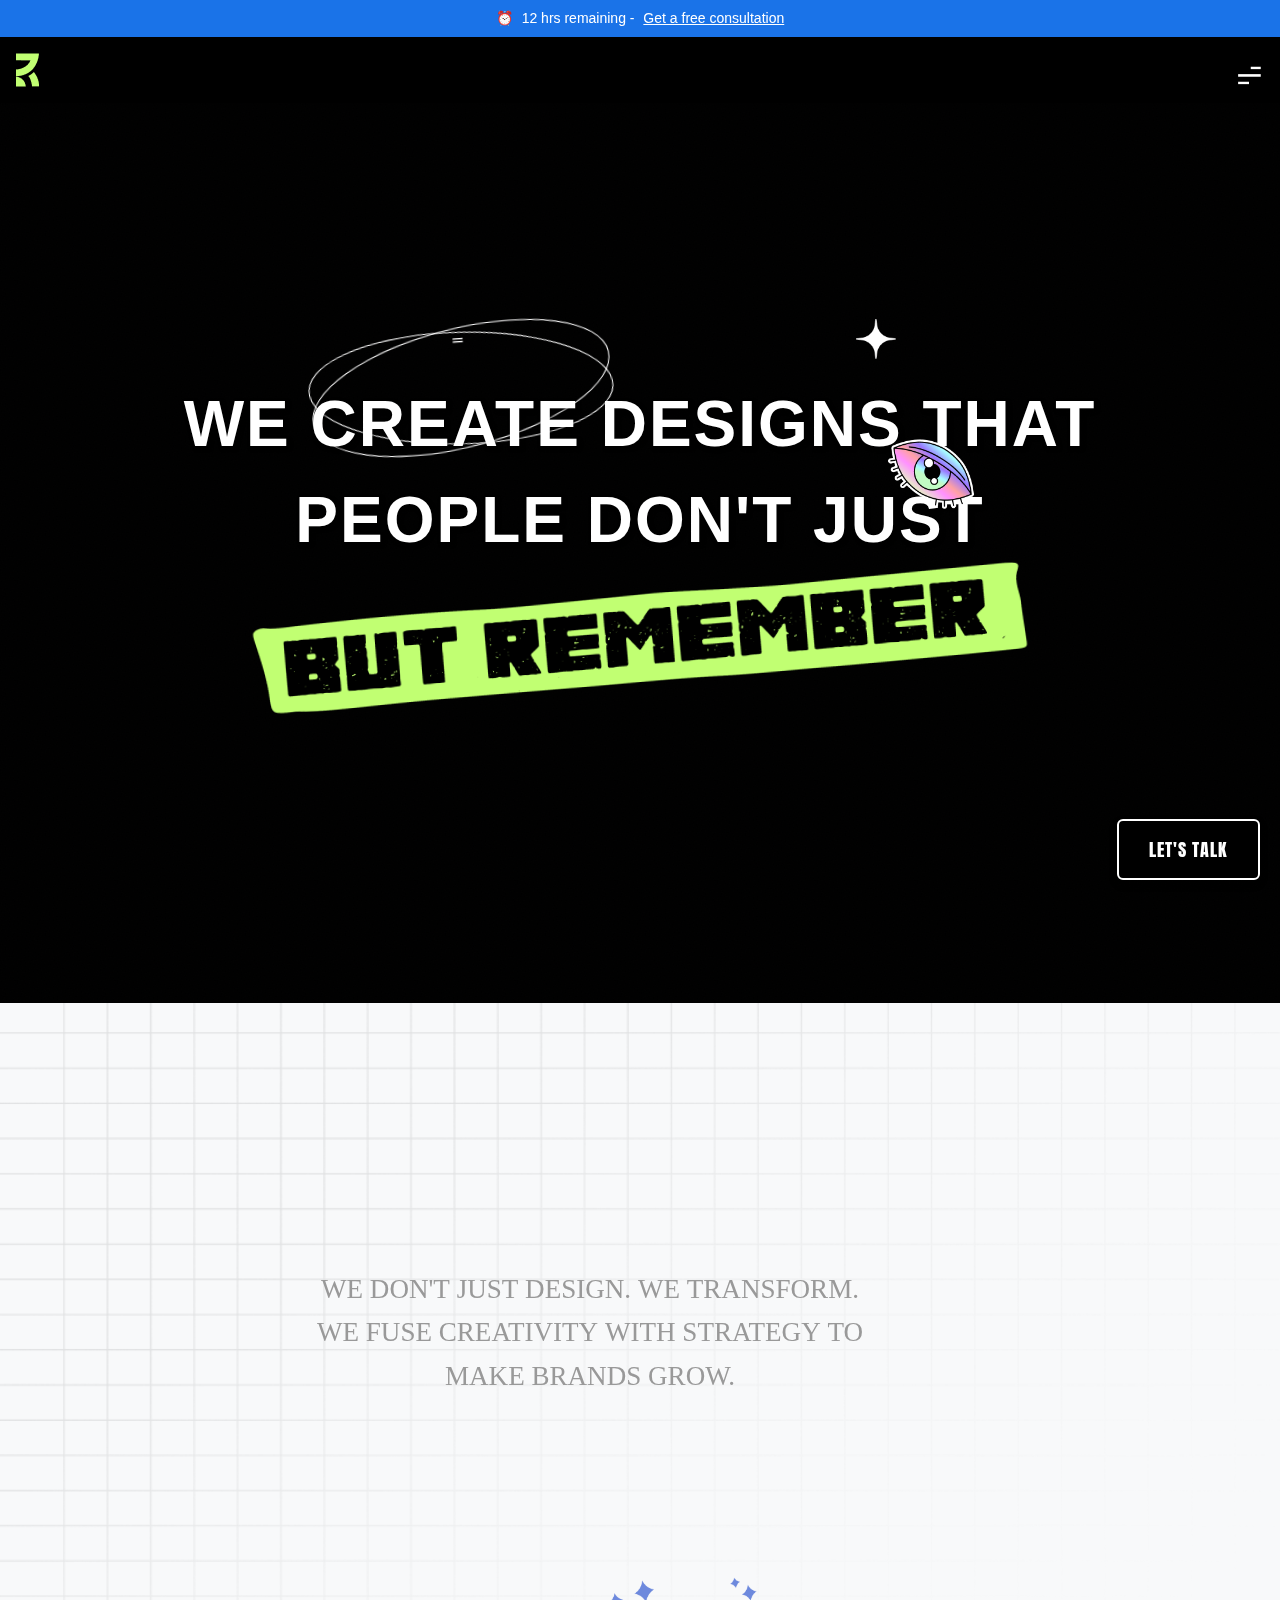
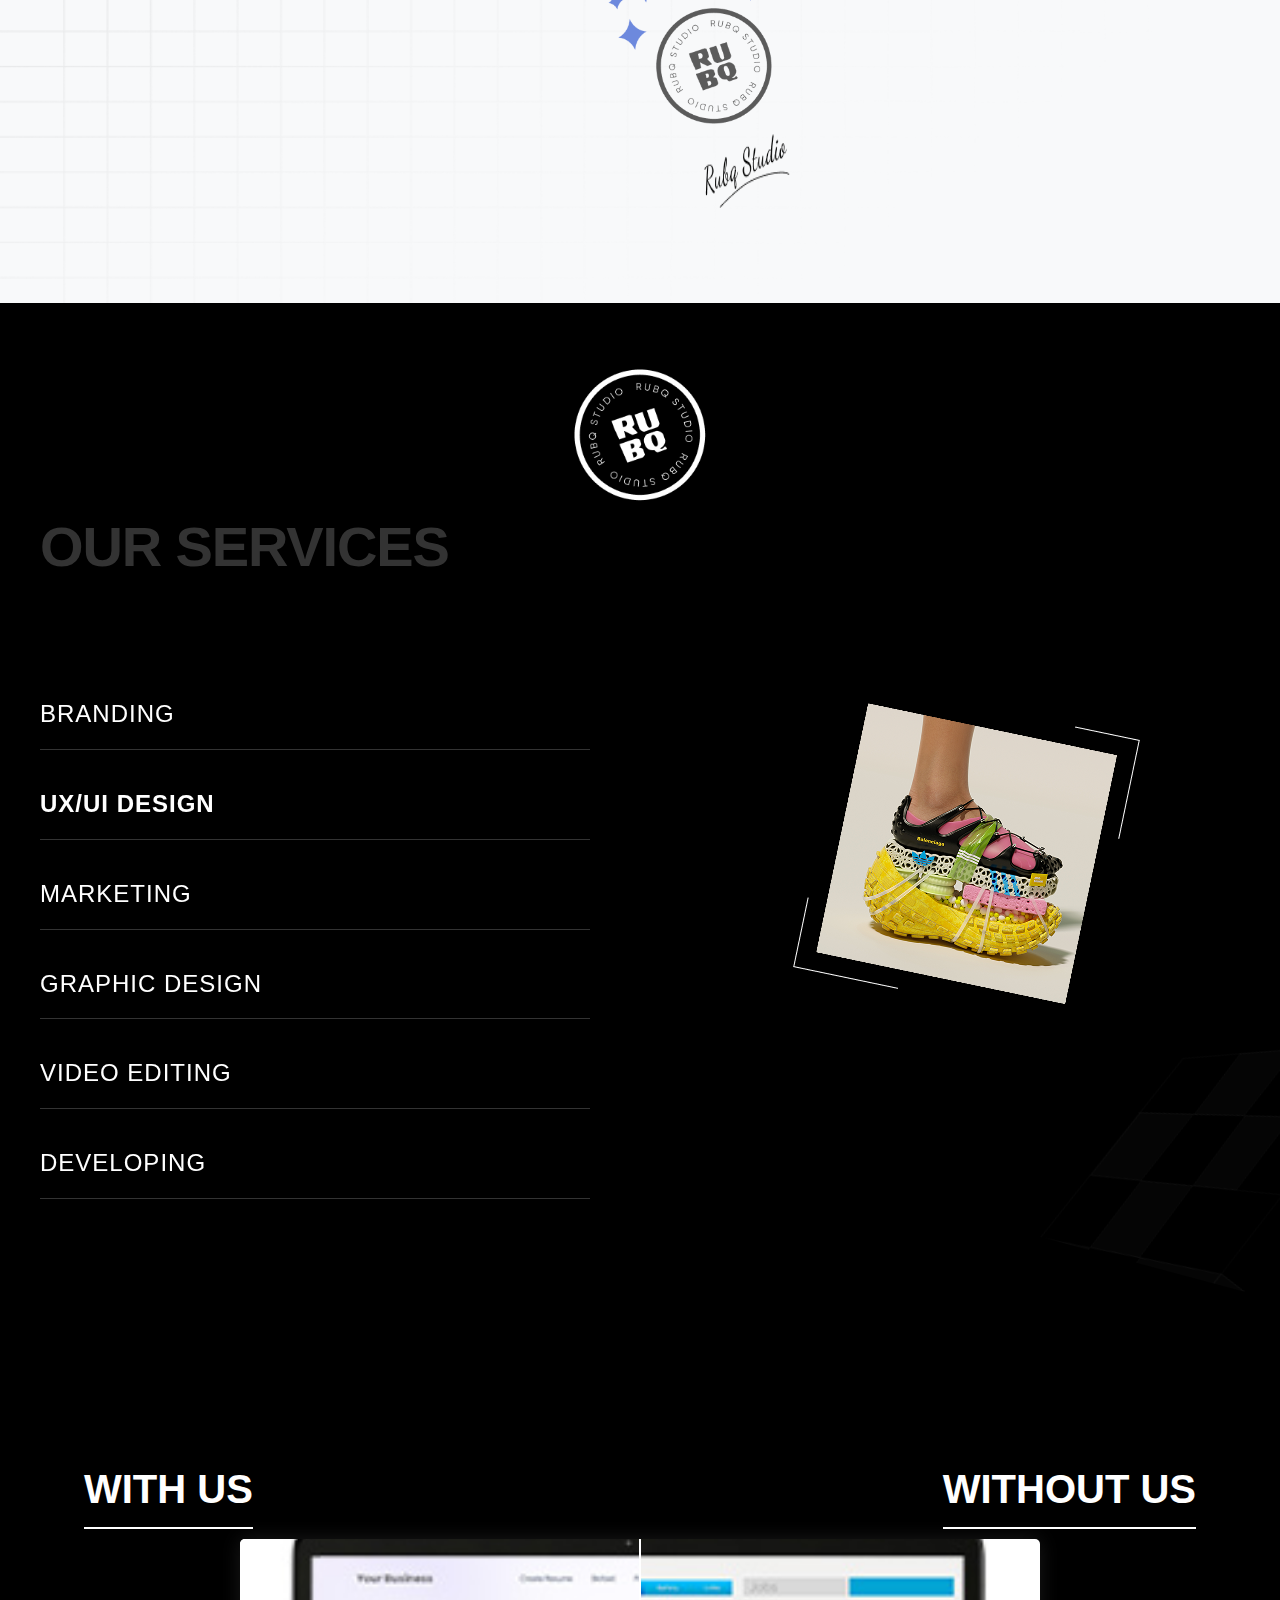
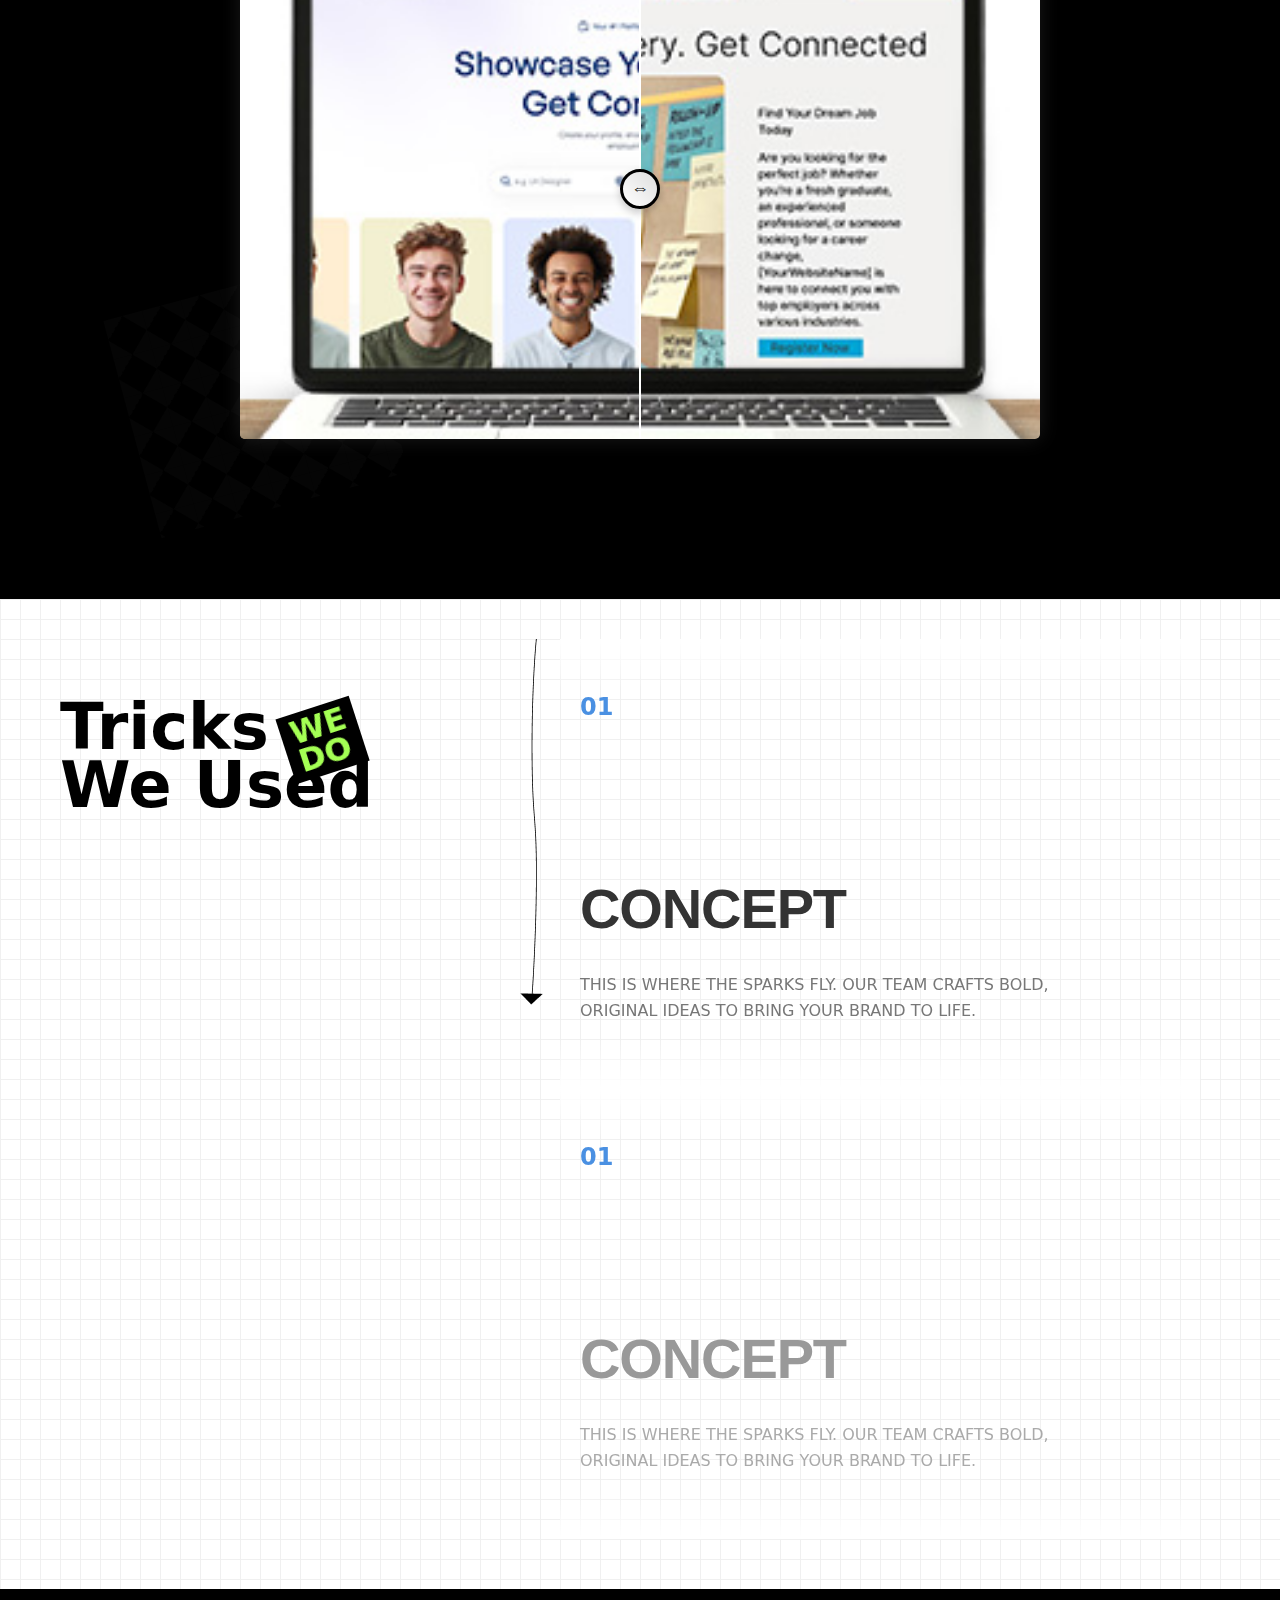
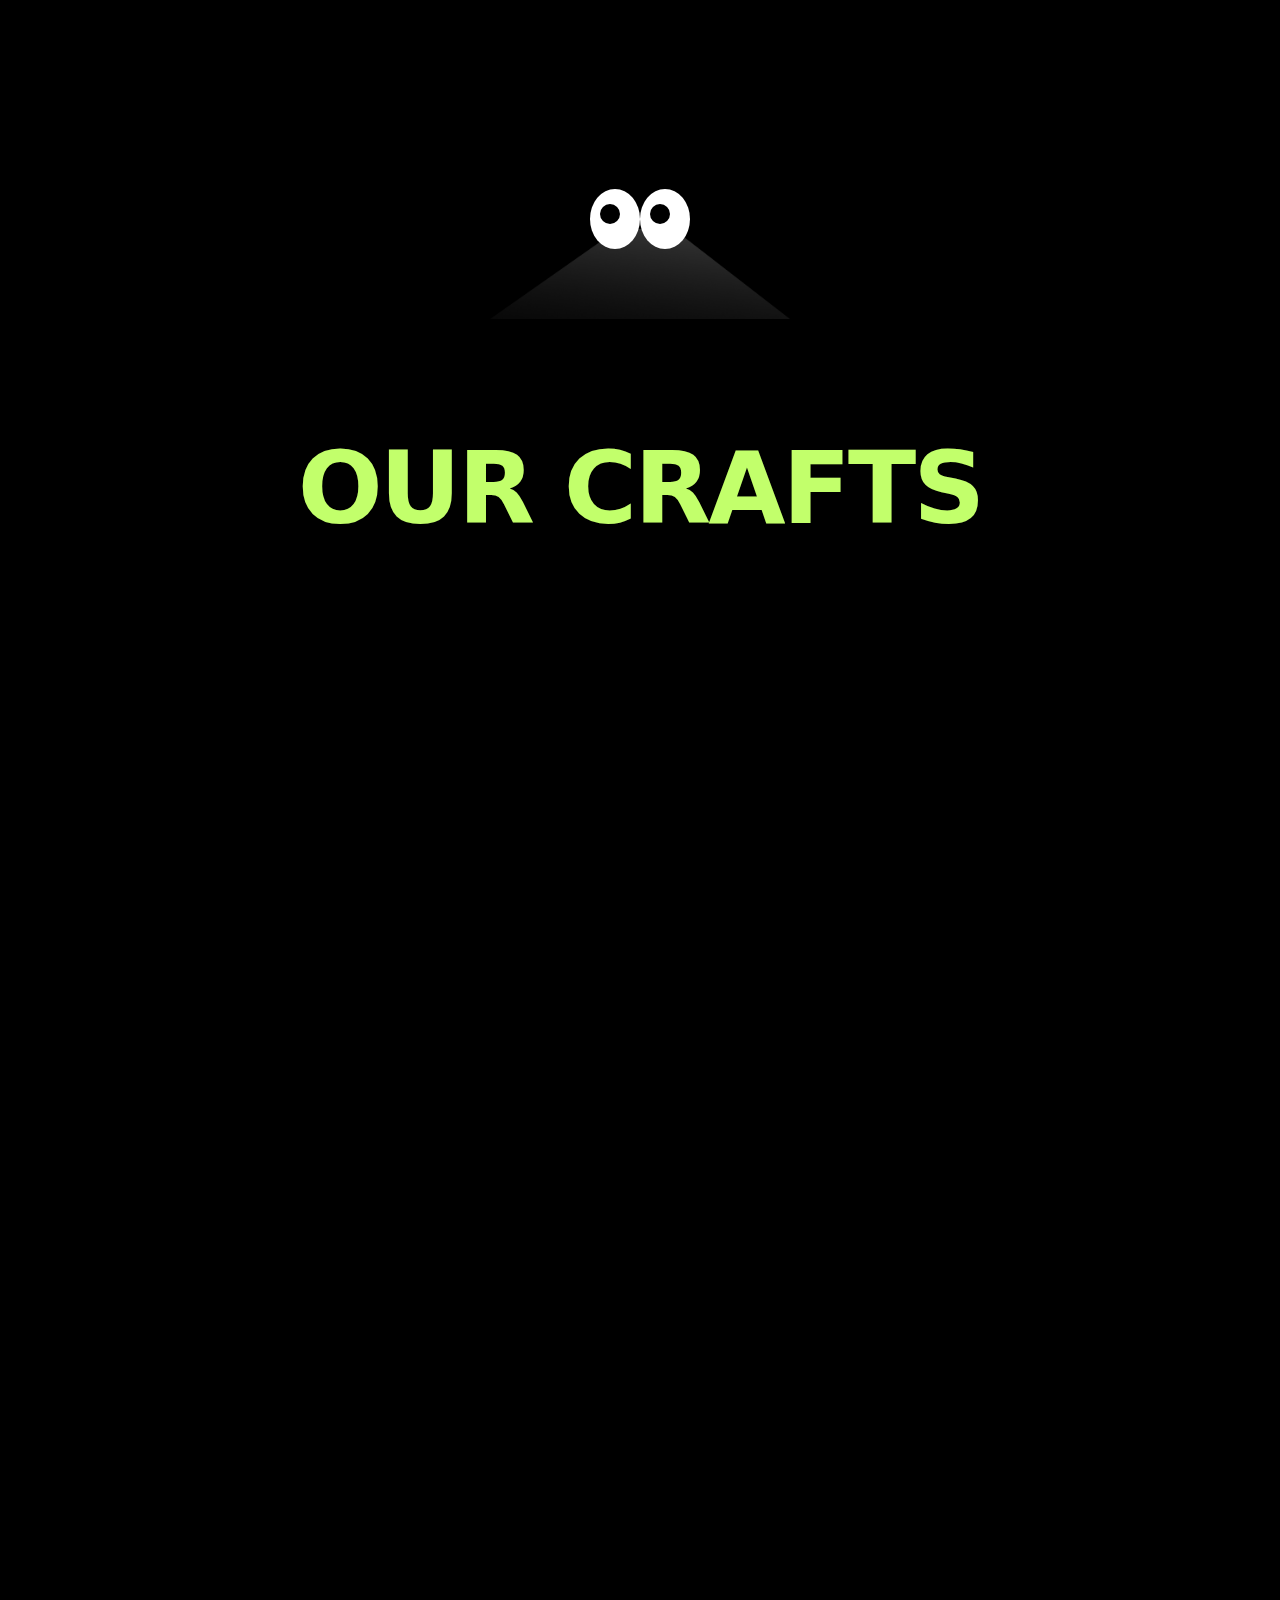
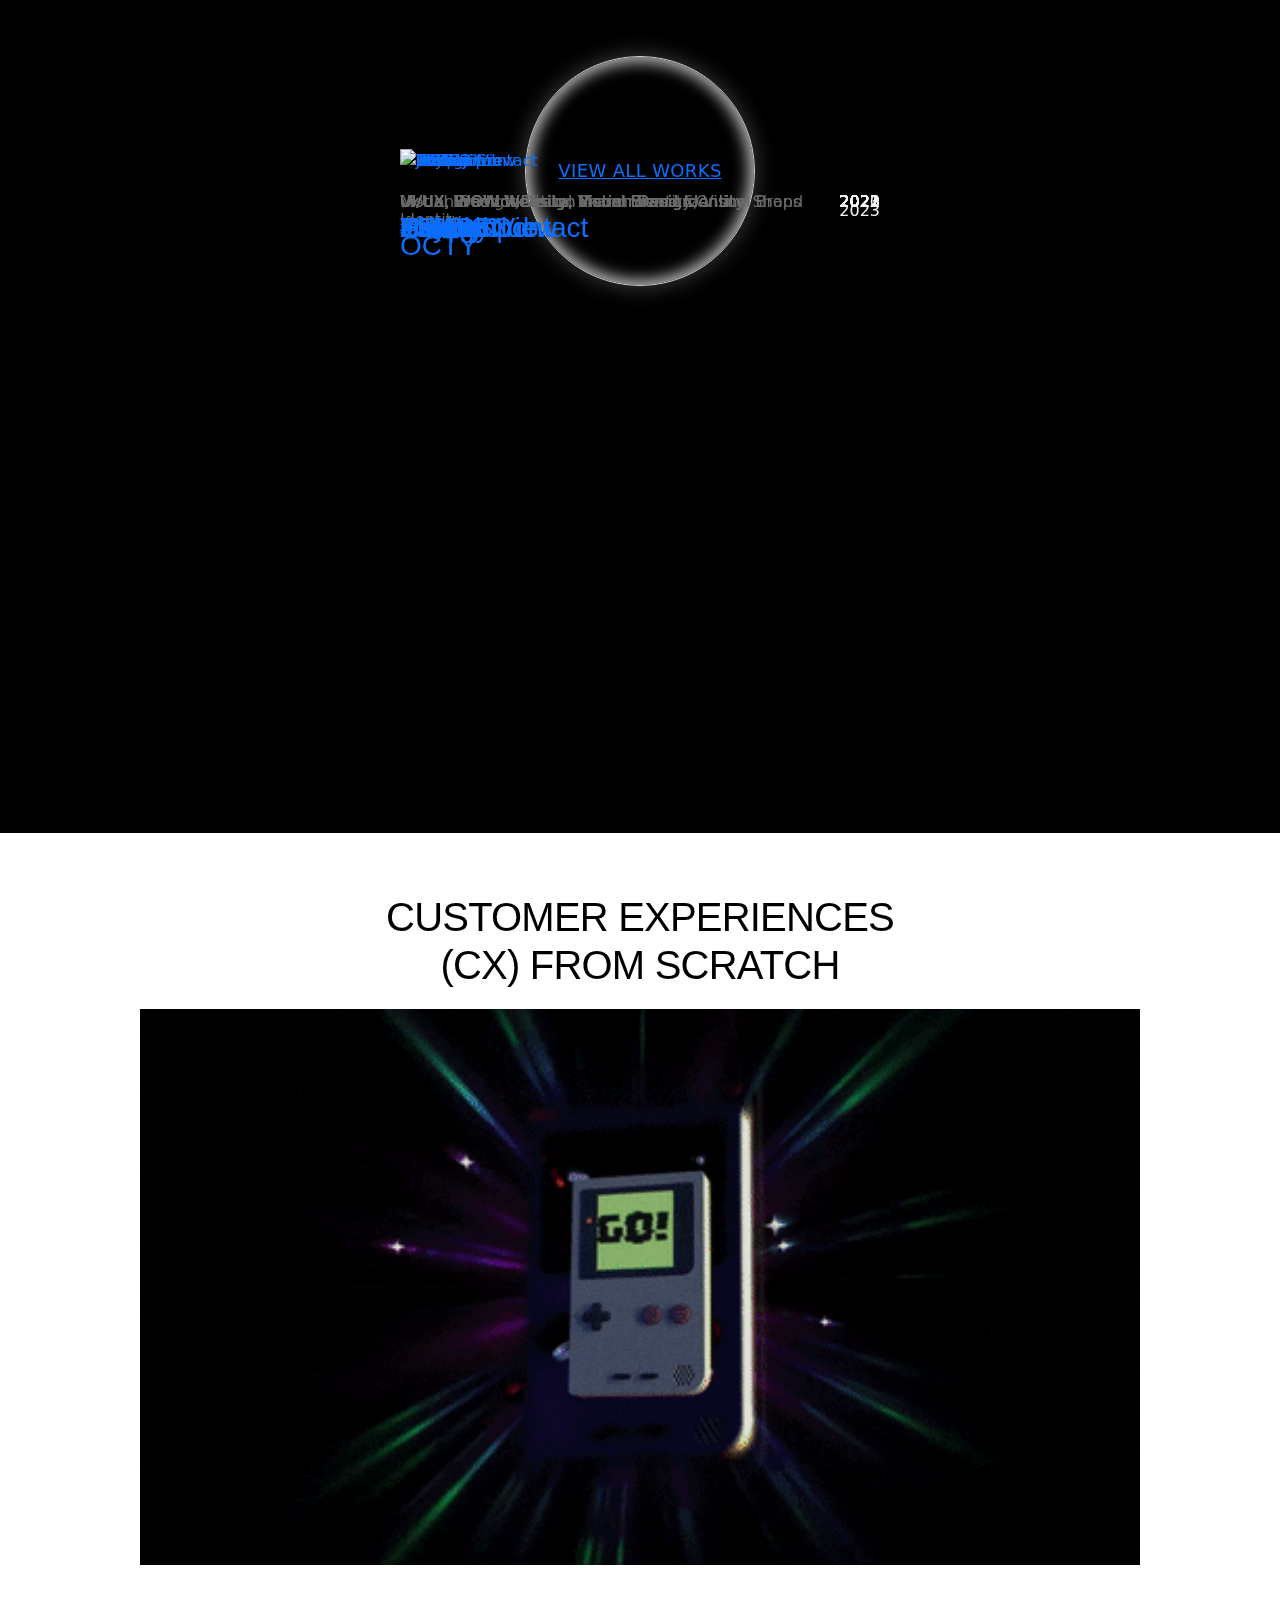
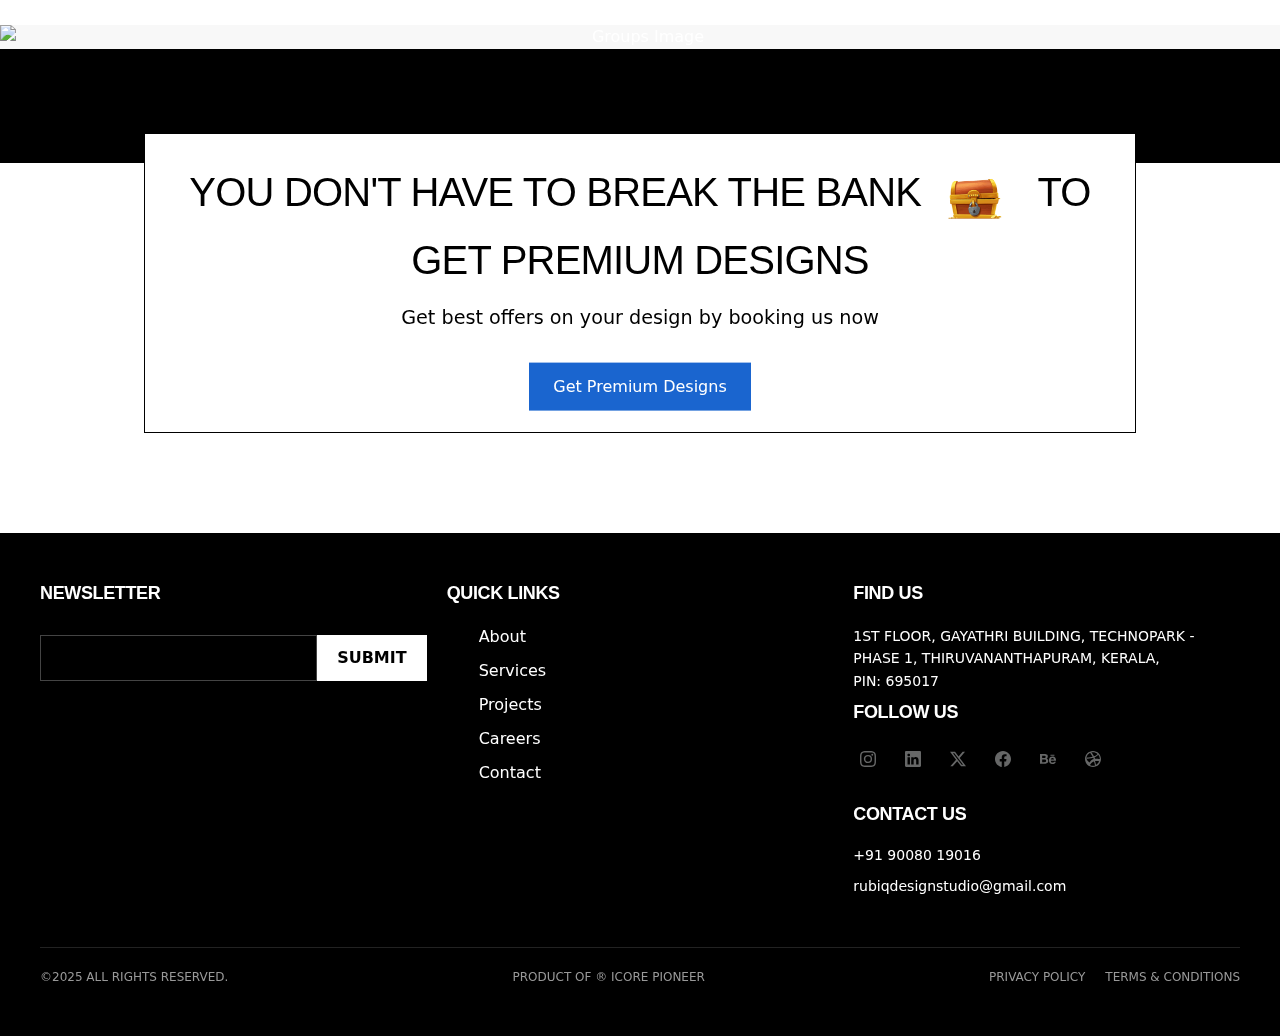
==== index.html @ 9dec0b27 "Update index.html" ====
<!DOCTYPE html>
<html lang="en">
<head>
    <meta charset="UTF-8">
    <meta name="viewport" content="width=device-width, initial-scale=1.0">
    <title>RUBQ STUDIO</title>
    <link rel="icon" type="image/png" href="assets/images/logo.png">
    
    <link rel="preload" href="assets/font/Gore Regular.woff" as="font" type="font/woff" crossorigin>
    <link rel="preload" href="assets/font/Gore Rough.woff" as="font" type="font/woff" crossorigin>
    <link rel="stylesheet" href="https://cdnjs.cloudflare.com/ajax/libs/Swiper/11.0.5/swiper-bundle.min.css"/>
    <link rel="stylesheet" href="assets/css/cosmos-studio.webflow.ce2d20fb5.min.css"/>
    <script async src="https://cdn.jsdelivr.net/npm/@finsweet/attributes-cmsnest@1/cmsnest.js"></script>
    <script src="assets/js/webflow.a0aa6ca1.8803622a53cb8314.js" type="text/javascript"></script>
    <script src="assets/js/66fa5a2d9b555f.js" type="text/javascript"></script>
    <link href="https://fonts.cdnfonts.com/css/gilroy" rel="stylesheet">
    <link href="https://cdn.jsdelivr.net/npm/bootstrap@5.3.0/dist/css/bootstrap.min.css" rel="stylesheet">
    

                
    <style>
        @import url('https://fonts.googleapis.com/css2?family=Anton&display=swap');
        
        * {
            margin: 0;
            padding: 0;
            box-sizing: border-box;
        }

        html {
            scroll-behavior: smooth;
        }
        
        body {
            color: #fff;
            min-height: 100vh;
            overflow-x: hidden;
            position: relative;
        }
        
        /* Top notification bar */
        .notification-bar {
            background-color: #1a73e8;
            color: white;
            padding: 3px 0;
            text-align: center;
            font-family: Arial, sans-serif;
            font-weight: normal;
            font-size: 14px;
        }
        
        .notification-bar a {
            color: white;
            text-decoration: underline;
            margin-left: 5px;
        }
        
        .clock-icon {
            display: inline-block;
            margin-right: 5px;
        }
        
        /* Header */
        header {
            display: flex;
            justify-content: space-between;
            align-items: center;
            padding: 20px 40px;
            background-color: #000;
        }
        
        .logo {
            font-size: 32px;
            color: #5bff33;
            text-decoration: none;
            font-weight: bold;
            font-family: 'Anton', sans-serif;
        }
        
        .menu-icon {
            width: 30px;
            height: 20px;
            display: flex;
            flex-direction: column;
            justify-content: space-between;
            cursor: pointer;
        }
        
        .menu-icon span {
            width: 100%;
            height: 2px;
            background-color: white;
        }
        
        /* Hero section */
        .hero {
            display: flex;
            flex-direction: column;
            align-items: center;
            justify-content: center;
            padding: 80px 20px;
            text-align: center;
            min-height: 70vh;
            position: relative;
            overflow: hidden;
            background-color: #000;
        }
        
        .hero::before {
            content: '';
            position: absolute;
            top: 0;
            left: 0;
            width: 100%;
            height: 100%;
            background-image: url('[data-uri]');
            opacity: 0.1;
            pointer-events: none;
        }
        
        .hero-text {
            max-width: 1000px;
            position: relative;
            z-index: 1;
        }
        
        .hero-title {
            font-size: 4rem;
            line-height: 1.5;
            letter-spacing: 2px;
            text-transform: uppercase;
            margin-bottom: 20px;
            text-shadow: 2px 2px 4px rgba(0, 0, 0, 0.5);
        }
        
        .hero-title .highlight {
            display: inline-block;
            color: #000;
            padding: 5px 20px;
            transform: rotate(-2deg);
            margin: 10px 0;
        }
            
        .orbit-container {
            position: absolute;
            width: 307px;
            height: 120px;
            top: 33%;
            left: 36%;
            transform: translate(-50%, -60%) rotateY(353deg) rotateX(200deg) rotate(11deg);
            pointer-events: none;
        }
        .orbit-container-2{
            position: absolute;
            width: 307px;
            height: 120px;
            top: 33%;
            left: 36%;
            transform: translate(-50%, -60%) rotateY(353deg) rotate(-4deg);
            pointer-events: none;
        }
       
        .orbit {
            position: absolute;
            width: 100%;
            height: 100%;
            border: 1px solid white;
            border-radius: 50%;
            transform: rotate(-10deg);
        }
        
        .eye-icon {
        position: absolute;
        right: 23%;
        top: 35%;
        width: 110px;
        height: 110px;
        z-index: 2;
    }
        
        .star-icon {
            position: absolute;
            right: 30%;
            top: 24%;
            width: 40px;
            height: 40px;
        }
        
        .cta-button {
            display: inline-block;
            color: white;
            background-color: transparent;
            border: 2px solid white;
            padding: 12px 30px;
            font-size: 18px;
            text-transform: uppercase;
            letter-spacing: 1px;
            cursor: pointer;
            margin-top: 60px;
            margin-left: auto;
            transition: all 0.3s;
            text-decoration: none;
            font-family: 'Anton', sans-serif;
            position: relative;
            overflow: hidden;
        }
        
        .cta-button:hover {
            background-color: white;
            color: black;
        }

        .cta-button::before {
            content: '';
            position: absolute;
            top: 0;
            left: -100%;
            width: 100%;
            height: 100%;
            background-color: white;
            transition: all 0.3s;
            z-index: -1;
        }
        
        .cta-button:hover::before {
            left: 0;
        }        
       
        

        @media (max-width: 768px) {
            .headline {
            font-size: 2rem;
            }
            
            .brand-statement {
            font-size: 1.5rem;
            }
            
            .design-logo {
            width: 80px;
            height: 80px;
            }
        }
        @media (max-width: 768px) {
            .headline {
            font-size: 2rem;
            }
            
            .brand-statement {
            font-size: 1.5rem;
            }
            
            .design-logo {
            width: 80px;
            height: 80px;
            }
            
            .hero-title {
                font-size: 3.5rem;
                font-family: Gore;
            }
        }
    </style>
</head>
<body>
    <!-- Notification Bar -->
    <div class="notification-bar text-center py-2">
        <span class="clock-icon">⏰</span> 12 hrs remaining - <a href="#">Get a free consultation</a>
    </div>

    <!-- Header -->
    <header class="d-flex justify-content-between align-items-center p-3">
        <a href="#" class="logo">
            <img src="assets/images/logo.png" alt="Logo" class="img-fluid">
        </a>
        <div class="menu-icon">
            <img src="assets/images/menu botton.png" alt="Menu Button" class="img-fluid">
        </div>
    </header>
    <!-- Hero Section --> 
     <section class="hero d-flex flex-column align-items-center justify-content-center text-center text-white vh-100" style="background-color: black; position: sticky; position: -webkit-sticky; top: 0; z-index: -1;">
        <div class="orbit-container">
            <div class="orbit"></div>
        </div>
        <div class="orbit-container-2">
            <div class="orbit"></div>
            =
        </div>

        <div class="hero-text">
            <h1 class="hero-title display-4 fw-bold" style="font-family: 'Gore Rough', sans-serif; text-align: center;">
                WE CREATE DESIGNS THAT<br>
                PEOPLE DON'T JUST<br>
                <img class="highlight img-fluid jerking" src="assets/images/Clip path group.png" alt="Clip path group" style="display: block; margin: 0 auto;">
            </h1>
        </div>

        <!-- Star Icon (Commented out SVG alternative) -->
        <!-- <svg class="star-icon" viewBox="0 0 24 24" fill="white" xmlns="http://www.w3.org/2000/svg">
            <path d="M12 2 L14.118 8.236 L20 8.764 L15.236 12.382 L16.382 18.236 L12 15 L7.618 18.236 L8.764 12.382 L4 8.764 L9.882 8.236 Z"/>
        </svg> -->
        <style>
            @keyframes blinkAndRotate {
                0% { opacity: 0; transform: rotate(0deg); }
                25% { opacity: 1; transform: rotate(90deg); }
                50% { opacity: 0; transform: rotate(180deg); }
                75% { opacity: 1; transform: rotate(270deg); }
                100% { opacity: 0; transform: rotate(360deg); }
            }
            .blinking {
                animation: blinkAndRotate 3s linear infinite;
            }

            @keyframes jerk {
                0% { transform: translateX(0); }
                25% { transform: translateX(-5px); }
                50% { transform: translateX(5px); }
                75% { transform: translateX(-5px); }
                100% { transform: translateX(0); }
            }
            .highlight:hover {
                animation: jerk 0.5s ease-in-out;
            }
        </style>
        <img src="assets/images/Soft Star.png" alt="Soft Star" class="star-icon blinking" />
        
        <!-- Eye Icon Image -->
        <img class="eye-icon" src="assets/images/eye.png" alt="Eye icon">
        
       
    </section>
    <a href="#" class="cta-button btn btn-outline-light mt-4" style="position: fixed; bottom: 20px; right: 20px; z-index: 1000; padding: 15px 30px; box-shadow: 0 4px 8px rgba(0,0,0,0.2); background-color: black; border: 2px solid rgb(255, 255, 255);">Let's Talk</a>
    
    </style>    
    
    <!-- Design Philosophy Section -->
    <section  class="design-philosophy bg-light text-dark py-5" style="background: url('assets/images/Group 1410136454.png') no-repeat center center; background-size: cover; height: 100vh;">
        <div class="container">
            <div class="content text-center">
                <div class="brand-statement">
                    <span>WE</span> <span>DON'T</span> <span>JUST</span> <span>DESIGN.</span> 
                    <span>WE</span> <span>TRANSFORM.</span><br>
                    <span>WE</span> <span>FUSE</span> <span>CREATIVITY</span> <span>WITH</span> <span>STRATEGY</span> <span>TO</span><br>
                    <span>MAKE</span> <span>BRANDS</span> <span>GROW.</span>
                </div>
            </div>
            <img src="assets/images/Frame.png" alt="Design Logo" class="design-logo img-fluid punch">
            <img src="assets/images/Group 1410136455 (2).png" alt="Top Design Logo" class="top-design-logo img-fluid single-blink">
            <img src="assets/images/Group 143726194.png" alt="Sign" class="sign-logo img-fluid sign-animation">
        </div>
    </section>

    <style>
        .design-philosophy {
            background-color: #ffffff;
            background-size: 30px 30px;
            color: #333;
            line-height: 1.6;
            padding: 100px 20px;
            text-align: left;
            position: relative;
            min-height: 100vh;
            width: 100%;
        }

        .container {
            max-width: 1200px;
            margin: 0 auto;
            padding: 212px 20px;
        }

        .content {
            display: flex;
            flex-direction: column;
            gap: 30px;
            max-width: 800px;
            margin: 0 auto;
        }

        .brand-statement {
            font-family: "Montserrat Medium";
            font-size: 1.8rem;
            color: #666;
            max-width: 700px;
            text-align: center;
            transform: scale(0.94);
        }

        .brand-statement span {
            display: inline-block;
            opacity: 1;
            color: #999;
            transition: all 0.001s;
        }

        .brand-statement span.visible {
            opacity: 1;
            color: #000;
            font-weight: bold;
        }

        .brand-statement span.fade {
            opacity: 1;
            color: #999;
        }

        .design-logo {
            position: absolute;
            bottom: 162px;
            right: 491px;
            width: 150px;
            height: 150px;
            animation: punch 1.5s ease-out forwards;
            animation-delay: 0s;
        }

        .top-design-logo {
            position: absolute;
            bottom: 160px;
            right: 503px;
            width: 170px;
            height: 170px;
            animation: single-blink 2s forwards;
            animation-delay: 0.5s;
        }

        .sign-logo {
            position: absolute;
            bottom: 94px;
            right: 490px;
            width: 90px;
            height: 90px;
            animation: typing 3s steps(30) forwards;
            animation-delay: 1.5s;
        }

        @keyframes single-blink {
            0% { opacity: 0; }
            100% { opacity: 1; }
        }

        @keyframes punch {
            0% { transform: scale(1) rotate(0deg); }
            100% { transform: scale(1.15) rotate(-15deg); }
        }

        @keyframes typing {
            0% { clip-path: inset(0 100% 0 0); }
            100% { clip-path: inset(0 0 0 0); }
        }
    </style>    

    <script>
        document.addEventListener('DOMContentLoaded', function() {
            const spans = document.querySelectorAll('.brand-statement span');
            let lastScrollTop = 0;

            window.addEventListener('scroll', function() {
                const st = window.pageYOffset || document.documentElement.scrollTop;
                const scrollDirection = st > lastScrollTop ? 'down' : 'up';
                const scrollPercent = (st / (document.documentElement.scrollHeight - window.innerHeight)) * 100;

                spans.forEach((span, index) => {
                    const threshold = (index / spans.length) * 15; // Reduced threshold for even faster highlighting
                    
                    if (scrollDirection === 'down') {
                        if (scrollPercent > threshold) {
                            span.classList.add('visible');
                        }
                    } else {
                        if (scrollPercent < threshold) {
                            span.classList.remove('visible');
                        }
                    }
                });

                lastScrollTop = st <= 0 ? 0 : st;
            });
        });
    </script>
    <!-- Services Section -->    
    
    
    
    <section class="services">
        <div class="services-container">
            <div class="services-header">
                <div class="logo-container">
                    <img src="assets/images/Frame (2).png" alt="Logo" class="animate-logo" />
                </div>
                
                <h2 class="section-title">OUR SERVICES</h2>
            </div>
    
            <div class="services-content">
                <div class="services-list">
                    <div class="service-item" data-image="assets/images/Rectangle 25.png">
                        <h3>BRANDING</h3>
                        <div class="service-line"></div>
                        <div class="arrow-icon">
                            <img src="assets/images/Group 1410136604.png" alt="arrow">
                        </div>
                    </div>
    
                    <div class="service-item active" data-image="assets/images/Rectangle 25.png">
                        <h3>UX/UI DESIGN</h3>
                        <div class="service-line"></div>
                        <div class="arrow-icon">
                            <img src="assets/images/Group 1410136604.png" alt="arrow">
                        </div>
                    </div>
    
                    <div class="service-item" data-image="assets/images/Rectangle 25.png">
                        <h3>MARKETING</h3>
                        <div class="service-line"></div>
                        <div class="arrow-icon">
                            <img src="assets/images/Group 1410136604.png" alt="arrow">
                        </div>
                    </div>
    
                    <div class="service-item" data-image="assets/images/Rectangle 25.png">
                        <h3>GRAPHIC DESIGN</h3>
                        <div class="service-line"></div>
                        <div class="arrow-icon">
                            <img src="assets/images/Group 1410136604.png" alt="arrow">
                        </div>
                    </div>
    
                    <div class="service-item" data-image="assets/images/Rectangle 25.png">
                        <h3>VIDEO EDITING</h3>
                        <div class="service-line"></div>
                        <div class="arrow-icon">
                            <img src="assets/images/Group 1410136604.png" alt="arrow">
                        </div>
                    </div>
    
                    <div class="service-item" data-image="assets/images/Rectangle 25.png">
                        <h3>DEVELOPING</h3>
                        <div class="service-line"></div>
                        <div class="arrow-icon">
                            <img src="assets/images/Group 1410136604.png" alt="arrow">
                        </div>
                    </div>
                </div>
    
                <div class="featured-image">
                    <div class="image-container">
                        <img src="assets/images/Rectangle 25.png" alt="Featured" />
                    </div>
                </div>
            </div>
    
            <div class="background-pattern"></div>
        </div>
    </section>
    
    <script>
    document.addEventListener('DOMContentLoaded', function() {
        const serviceItems = document.querySelectorAll('.service-item');
        const featuredImage = document.querySelector('.featured-image img');
        const logo = document.querySelector('.animate-logo');
    
        serviceItems.forEach(item => {
            item.addEventListener('mouseenter', function() {
                serviceItems.forEach(i => {
                    i.classList.remove('active');
                });
                this.classList.add('active');
                const newImage = this.getAttribute('data-image');
                featuredImage.src = newImage;
            });
        });

        window.addEventListener('scroll', () => {
            const scrollPosition = window.scrollY;
            logo.style.transform = `rotate(${scrollPosition / 5}deg)`;
        });
    });
    </script>
    
    <style>
        /* Services Section Styles */
        .services {
            background-color: #000;
            color: #fff;
            padding: 80px 0;
            position: relative;
            display: flex;
            align-items: center;
            font-family: 'Arial', sans-serif;
        }
        
        .services-container {
            width: 100%;
            max-width: 1400px;
            margin: 0 auto;
            padding: 0 40px;
            position: relative;
        }
        
        .services-header {
            position: relative;
            margin-bottom: 100px;
        }
        
        .logo-container {
            position: absolute;
            top: -100px;
            left: 50%;
            transform: translateX(-50%);
            width: 200px;
            height: 200px;
            padding: 15px;
        }
        
        .logo-container img {
            width: 100%;
            height: 100%;
            object-fit: contain;
            margin-top: 52px;
            transition: transform 0.3s ease;
        }
        
        .circle-outline {
            position: absolute;
            width: 60px;
            height: 60px;
            border: 1px solid #333;
            border-radius: 50%;
            top: 50px;
            right: 20%;
        }
        
        .section-title {
            font-size: 5rem;
            font-weight: 900;
            text-transform: uppercase;
            margin-bottom: 40px;
            position: relative;
            z-index: 1;
            padding-top: 130px;
        }
        
        .services-content {
            display: flex;
            justify-content: space-between;
            align-items: flex-start;
            position: relative;
            z-index: 2;
        }
        
        .services-list {
            width: 50%;
            padding-right: 50px;
        }
        
        .service-item {
            padding: 20px 0;
            position: relative;
            transition: all 0.3s ease;
            cursor: pointer;
        }
        
        .service-item h3 {
            font-size: 1.5rem;
            font-weight: 400;
            letter-spacing: 1px;
            margin: 0;
            transition: all 0.3s ease;
        }
        
        .service-item:hover h3 {
            transform: scale(0.95);
        }
        
        .service-line {
            width: 100%;
            height: 1px;
            background-color: #333;
            margin-top: 20px;
        }
        
        .service-item.active h3 {
            font-weight: 700;
        }
        
        .arrow-icon {
            position: absolute;
            right: 0;
            top: 50%;
            transform: translateY(-50%);
            width: 40px;
            height: 40px;
            opacity: 0;
            transition: opacity 0.3s ease;
        }
        
        .service-item:hover .arrow-icon {
            opacity: 1;
        }
        
        .arrow-icon img {
            width: 100%;
            height: 100%;
            object-fit: contain;
        }
        
        .featured-image {
            position: relative;
            right: 100px;
        }
        
        .image-container {
            width: 100%;
            position: relative;
            box-shadow: 0 10px 30px rgba(0,0,0,0.3);
        }
        
        .image-container img {
            width: 100%;
            height: auto;
            display: block;
        }
        
        .background-pattern {
            position: absolute;
            bottom: -50px;
            right: -50px;
            width: 300px;
            height: 300px;
            background-image: url('assets/images/Frame 1618873287.png');
            background-size: cover;
            transform: rotate(15deg);
            z-index: 0;
            opacity: 0.6;
        }
        
        @media (max-width: 768px) {
            .services-content {
                flex-direction: column;
            }
            
            .services-list, .featured-image {
                width: 100%;
            }
            
            .services-list {
                padding-right: 0;
                margin-bottom: 50px;
            }
            
            .section-title {
                font-size: 3.5rem;
            }
            
            .logo-container {
                top: -100px;
            }
        }
    </style>
<!-- Comparison Section -->
 

<section class="comparison-section">
    <div class="bg-pattern"></div>
    
    <div class="content-container">
        <div class="heading-row">
            <div class="heading">With Us</div>
            <div class="heading">Without Us</div>
        </div>
        
        <div class="icon-plus">+</div>
        
        <div class="img-comparison">
            <img class="img img-before" src="assets/images/new-ui-mob1- (1).jpg" alt="Leopard black and white">
            <img class="img img-after" src="assets/images/new-ui-mob2- (1).jpg" alt="Leopard color">
            
            <div class="img-slider">
                <div class="slider-btn"></div>
            </div>
        </div>
    </div>

    <script>
      document.addEventListener('DOMContentLoaded', function () {
        const container = document.querySelector('.img-comparison');
        const slider = document.querySelector('.img-slider');
        const beforeImage = document.querySelector('.img-before');
        
        // Set initial position to middle (50%)
        let position = 50;
        updatePosition(position);
        
        let isDragging = false;
        
        slider.addEventListener('mousedown', startDrag);
        slider.addEventListener('touchstart', startDrag, { passive: true });
        
        document.addEventListener('mousemove', drag);
        document.addEventListener('touchmove', drag, { passive: false });
        
        document.addEventListener('mouseup', endDrag);
        document.addEventListener('touchend', endDrag);
        
        function startDrag() {
          isDragging = true;
        }
        
        function drag(e) {
          if (!isDragging) return;
          e.preventDefault();
          const containerRect = container.getBoundingClientRect();
          let clientX;
          if (e.type === 'touchmove') {
            clientX = e.touches[0].clientX;
          } else {
            clientX = e.clientX;
          }
          position = ((clientX - containerRect.left) / containerRect.width) * 100;
          position = Math.max(0, Math.min(100, position));
          updatePosition(position);
        }
        
        function endDrag() {
          isDragging = false;
        }
        
        function updatePosition(pos) {
          document.documentElement.style.setProperty('--position', `${pos}%`);
        }
      });
    </script>
  
    <style>
      .comparison-section {
        background-color: #000;
        color: #fff;
        font-family: Arial, sans-serif;
        min-height: 100vh;
        /* Removed fixed height and overflow to allow vertical scrolling */
        display: flex;
        justify-content: center;
        align-items: center;
        position: relative;
        padding: 60px 0;
      }
      
      .bg-pattern {
        position: absolute;
        bottom: 0;
        left: 0;
        width: 100%;
        height: 100%;
        opacity: 0.1;
        z-index: 0;
      }
      
      .bg-pattern::before {
        content: '';
        position: absolute;
        bottom: 10%;
        left: 10%;
        width: 20%;
        height: 25%;
        background: linear-gradient(45deg, #333 25%, transparent 25%),
                    linear-gradient(-45deg, #333 25%, transparent 25%),
                    linear-gradient(45deg, transparent 75%, #333 75%),
                    linear-gradient(-45deg, transparent 75%, #333 75%);
        background-size: 40px 40px;
        transform: rotate(-15deg);
      }
      
      .content-container {
        display: flex;
        flex-direction: column;
        align-items: center;
        width: 90%;
        max-width: 1200px;
        z-index: 1;
      }
      
      .heading-row {
        display: flex;
        justify-content: space-between;
        width: 100%;
        margin-bottom: 20px;
        padding: 0 20px;
      }
      
      .heading {
        font-size: 2.5rem;
        font-weight: bold;
        text-transform: uppercase;
        position: relative;
      }
      
      .heading::after {
        content: '';
        position: absolute;
        bottom: -10px;
        left: 0;
        width: 100%;
        height: 2px;
        background-color: #fff;
      }
      
      .icon-plus {
        font-size: 2.5rem;
        position: absolute;
        top: 50%;
        left: 50%;
        transform: translate(-50%, -80%);
      }
      
      .img-comparison {
        position: relative;
        width: 100%;
        max-width: 800px;
        height: 500px;
        overflow: hidden;
        border-radius: 5px;
        box-shadow: 0 0 20px rgba(255, 255, 255, 0.1);
      }
      
      .img {
        position: absolute;
        top: 0;
        left: 0;
        width: 100%;
        height: 100%;
        object-fit: cover;
        pointer-events: none;
      }
      .img-before {
        clip-path: polygon(0 0, var(--position) 0, var(--position) 100%, 0 100%);
        z-index: 2;
      }
      .img-slider {
        position: absolute;
        top: 0;
        left: var(--position);
        width: 2px;
        height: 100%;
        background-color: #fff;
        cursor: ew-resize;
        transform: translateX(-1px);
        z-index: 3;
      }
        
      /* Modified Slider Button */
      .slider-btn {
        position: absolute;
        top: 50%;
        left: 50%;
        width: 40px;
        height: 40px;
        background: linear-gradient(45deg, #fff, #ddd);
        border: 3px solid #000;
        border-radius: 50%;
        transform: translate(-50%, -50%);
        display: flex;
        justify-content: center;
        align-items: center;
        box-shadow: 0 4px 8px rgba(0,0,0,0.2);
        cursor: ew-resize;
      }
      .slider-btn::before {
        content: '⇔';
        font-size: 18px;
        color: #000;
      }
    </style>
</section>

<style>
    .concept {
        background-color: #ffffff;
        background-image: linear-gradient(#f0f0f0 1px, transparent 1px),
                          linear-gradient(90deg, #f0f0f0 1px, transparent 1px);
        background-size: 20px 20px;
        height: 110vh;
        overflow: auto;
        display: flex;
        scroll-snap-type: y mandatory;
      }
      
      .container2 {
        display: flex;
        width: 100%;
        max-width: 1200px;
        margin: 0 auto;
        height: 100vh;
        scroll-snap-align: start;
      }
      
      .logo-section2 {
        width: 40%;
        padding: 60px 20px;
        display: flex;
        align-items: flex-start;
      }
      
      .logo5 {
        position: sticky;
        top: 60px;
      }
      
      .tricks {
        font-size: 4rem;
        font-weight: 900;
        line-height: 0.9;
        color: #000;
      }
      
      .we-used {
        font-size: 4rem;
        font-weight: 900;
        line-height: 0.9;
        color: #000;
      }
      
      .we-do {
        background-color: #000;
        color: #a4ff54;
        font-weight: 900;
        padding: 5px 10px;
        font-size: 1.5rem;
        margin-left: 10px;
        transform: translateY(-15px);
        display: inline-block;
      }
      
      .content-section {
        width: 60%;
        position: relative;
        padding: 0 40px;
      }
      
      .arrow2 {
        height: 120px;
        position: absolute;
        top: 0;
        left: 0;
      }
      
      .slider-container {
        height: 100vh;
        overflow-y: auto;
        position: relative;
      }
      
      .slider-container::-webkit-scrollbar {
        width: 6px;
      }
      
      .slide {
        height: 50vh;
        scroll-snap-align: start;
        display: flex;
        flex-direction: column;
        justify-content: center;
        position: relative;
        padding: 40px 20px;
      }
      
      .slide::before,
      .slide::after {
        content: '';
        position: absolute;
        left: 0;
        right: 0;
        height: 50px;
        z-index: 2;
        pointer-events: none;
      }
      
      .slide::before {
        top: 0;
        background: linear-gradient(to bottom, rgba(255, 255, 255, 1) 0%, rgba(255, 255, 255, 0) 100%);
      }
      
      .slide::after {
        bottom: 0;
        background: linear-gradient(to top, rgba(255, 255, 255, 1) 0%, rgba(255, 255, 255, 0) 100%);
      }
      
      .section-number {
        color: #4a90e2;
        font-size: 1.5rem;
        font-weight: 600;
        margin-bottom: 20px;
      }
      
      .section-title {
        font-size: 3.5rem;
        font-weight: 700;
        margin-bottom: 30px;
        color: #333;
      }
      
      .section-text {
        font-size: 1rem;
        line-height: 1.6;
        color: #777;
        max-width: 500px;
      }
      
      .slide:nth-child(2) .section-title {
        color: #999;
      }
      
      .slide:nth-child(2) .section-text {
        color: #aaa;
      }
    </style>

  <section class="concept">
    <div class="container2" style="padding: 40px 0;">
      <div class="logo-section2">
        <div class="logo5">
            <div class="tricks">Tricks</div>
            <div class="we-used" style="position: relative;">
                We Used
                <span class="we-do" style="position: absolute; top: -63px;
                left: 214px;
                font-size: 2rem;
                transform: rotate(-18deg);">WE<br>DO</span>
            </div>
        </div>
      </div>
      
      <div class="content-section">
      <div class="arrow2">
        <img src="assets/images/Group 1410136454 (2).png" alt="Arrow Image">
      </div>
        
        <div class="slider-container">
          <div class="slide">
            <div class="section-number">01</div>
            <h2 class="section-title">CONCEPT</h2>
            <p class="section-text">THIS IS WHERE THE SPARKS FLY. OUR TEAM CRAFTS BOLD, ORIGINAL IDEAS TO BRING YOUR BRAND TO LIFE.</p>
          </div>
          
          <div class="slide">
            <div class="section-number">01</div>
            <h2 class="section-title">CONCEPT</h2>
            <p class="section-text">THIS IS WHERE THE SPARKS FLY. OUR TEAM CRAFTS BOLD, ORIGINAL IDEAS TO BRING YOUR BRAND TO LIFE.</p>
          </div>
          
          <div class="slide">
            <div class="section-number">02</div>
            <h2 class="section-title">DESIGN</h2>
            <p class="section-text">WITH THE CONCEPT AS OUR FOUNDATION, WE CRAFT VISUALLY STRIKING DESIGNS THAT COMMUNICATE YOUR MESSAGE EFFECTIVELY.</p>
          </div>
          
          <div class="slide">
            <div class="section-number">03</div>
            <h2 class="section-title">DEVELOP</h2>
            <p class="section-text">OUR TECHNICAL EXPERTS BRING THE DESIGNS TO LIFE WITH CLEAN CODE AND FLAWLESS EXECUTION.</p>
          </div>
          
          <div class="slide">
            <div class="section-number">04</div>
            <h2 class="section-title">DELIVER</h2>
            <p class="section-text">WE LAUNCH YOUR PROJECT WITH PRECISION, ENSURING EVERYTHING WORKS PERFECTLY ACROSS ALL PLATFORMS.</p>
          </div>
        </div>
      </div>
    </div>
  </section>
  <style>
    
    .crafts-container {
      /* max-width: 1268px; */
      margin: 0 auto;
      padding: 200px;
      background-image: url('assets/images/craft.bg.png');
      background-size: cover;
      background-position: center;
      background-repeat: no-repeat;
      background-color: #000;
      height: 100vh;
      display: flex;
      align-items: center;
      justify-content: center;
      position: relative;
    }
    
    .crafts-header {
      text-align: center;
      margin-bottom: 50px;
    }
    
    .peek-character {
      position: relative;
      width: 300px;
      height: 150px;
      margin: 0 auto;
    }
    
    .character-image {
      width: 300px;
      height: 90px;
     
    }
    
    .eyes {
      position: absolute;
      top: -40px;
      left: 50%;
      transform: translateX(-50%);
      display: flex;
    }
    
    .eye {
      width: 50px;
      height: 60px;
      background-color: white;
      border-radius: 50%;
      position: relative;
    }
    
    .pupil {
      width: 20px;
      height: 20px;
      background-color: black;
      border-radius: 50%;
      position: absolute;
      top: 15px;
      left: 10px;
    }
    
    .title {
      font-size: min(100px, 15vw);
      font-weight: bold;
      text-align: center;
      color: #c2ff6b;
      letter-spacing: -3px;
      margin: 50px 0;
      text-transform: uppercase;
      transition: all 0.3s ease-out;
      width: 100vw;
      position: relative;
      left: 50%;
      transform: translateX(-50%);
      opacity: 1;
    }
    
    .pupil {
      animation: lookAround 5s infinite ease-in-out;
    }

    .fixed {
      position: fixed;
      top: 0;
      left: 0;
      width: 100%;
      z-index: 100;
    }
  </style>

  <div class="crafts-container">
    <div class="crafts-header">
      <div class="peek-character">
        <img src="assets/images/Rectangle (2).png" alt="Character" class="character-image">
        <div class="eyes">
          <div class="eye">
            <div class="pupil"></div>
          </div>
          <div class="eye">
            <div class="pupil"></div>
          </div>
        </div>
      </div>
      <h1 class="title">Our Crafts</h1>
    </div>
    
  </div>
  
  <script>

    document.addEventListener('DOMContentLoaded', function() {
      const title = document.querySelector('.title');
      const container = document.querySelector('.crafts-container');
      
      const pupils = document.querySelectorAll('.pupil');
      pupils.forEach(pupil => {
        const randomDelay = Math.random() * 2;
        pupil.style.animationDelay = `${randomDelay}s`;
      });

      let isFixed = false;
      const containerTop = container.offsetTop;
      const containerHeight = container.offsetHeight;

      window.addEventListener('scroll', () => {
        const scrollPosition = window.scrollY;
        const viewportHeight = window.innerHeight;

        if (scrollPosition >= containerTop && scrollPosition <= containerTop + containerHeight) {
          if (!isFixed) {
            container.classList.add('fixed');
            isFixed = true;
          }
          
          const scrollProgress = (scrollPosition - containerTop) / containerHeight;
          const scale = 1 + (scrollProgress * 1.5);
          const opacity = 1 - scrollProgress;
          
          title.style.transform = `translateX(-50%) scale(${scale})`;
          title.style.opacity = opacity;
        } else {
          if (isFixed) {
            container.classList.remove('fixed');
            isFixed = false;
          }
        }
      });
    });

  </script>  <!-- work section  -->
  
  <div id="works" class="section cc--clipx cc--cases" style="background-color: #000;">
    <div class="container">
        <div class="cases-track">
            <div class="sticky-full-screen w-dyn-list">
                <div role="list" class="cases-wr w-dyn-items">
                    <div role="listitem" class="case w-dyn-item">
                        <a href="/projects/job-cannon" class="case-wrapper w-inline-block">
                            <div class="case-img">
                                <div class="case-element">
                                    <div class="case-blur"></div>
                                    <img src="https://cdn.prod.website-files.com/64354a08ff4dd191e639373a/66ead266ebdc28cf66f30340_Jobcannon%20cover%20(1).webp" loading="eager" alt="JobCannon" sizes="100vw" srcset="https://cdn.prod.website-files.com/64354a08ff4dd191e639373a/66ead266ebdc28cf66f30340_Jobcannon%20cover%20(1)-p-500.webp 500w, https://cdn.prod.website-files.com/64354a08ff4dd191e639373a/66ead266ebdc28cf66f30340_Jobcannon%20cover%20(1)-p-800.webp 800w, https://cdn.prod.website-files.com/64354a08ff4dd191e639373a/66ead266ebdc28cf66f30340_Jobcannon%20cover%20(1)-p-1080.webp 1080w, https://cdn.prod.website-files.com/64354a08ff4dd191e639373a/66ead266ebdc28cf66f30340_Jobcannon%20cover%20(1)-p-1600.webp 1600w, https://cdn.prod.website-files.com/64354a08ff4dd191e639373a/66ead266ebdc28cf66f30340_Jobcannon%20cover%20(1).webp 1875w" class="case-embed"/>
                                    <div class="w-condition-invisible">
                                        <video loop="" muted="" autoplay="true" playsinline="true" crossorigin="anonymous" preload="metadata" class="case-embed">
                                            <source src="" type="video/mp4"/>
                                        </video>
                                    </div>
                                </div>
                            </div>
                            <div class="case-text">
                                <div class="flex-sides">
                                    <div class="additional-text">Visual Brand Identity</div>
                                    <div class="additional-text case-year">2023</div>
                                </div>
                                <h3 class="p-large case-heading">JobCannon</h3>
                                <svg xmlns="http://www.w3.org/2000/svg" width="100%" viewBox="0 0 31 31" fill="none" class="corner third">
                                    <g filter="url(#filter0_d_8375_688)">
                                        <path d="M7 6V20H21" stroke="currentColor" stroke-width="1.5"></path>
                                    </g>
                                    <defs>
                                        <filter id="filter0_d_8375_688" x="0.25" y="0" width="30.75" height="30.75" filterUnits="userSpaceOnUse" color-interpolation-filters="sRGB">
                                            <feFlood flood-opacity="0" result="BackgroundImageFix"></feFlood>
                                            <feColorMatrix in="SourceAlpha" type="matrix" values="0 0 0 0 0 0 0 0 0 0 0 0 0 0 0 0 0 0 127 0" result="hardAlpha"></feColorMatrix>
                                            <feOffset dx="2" dy="2"></feOffset>
                                            <feGaussianBlur stdDeviation="4"></feGaussianBlur>
                                            <feComposite in2="hardAlpha" operator="out"></feComposite>
                                            <feColorMatrix type="matrix" values="0 0 0 0 0 0 0 0 0 0.458824 0 0 0 0 1 0 0 0 1 0"></feColorMatrix>
                                            <feBlend mode="normal" in2="BackgroundImageFix" result="effect1_dropShadow_8375_688"></feBlend>
                                            <feBlend mode="normal" in="SourceGraphic" in2="effect1_dropShadow_8375_688" result="shape"></feBlend>
                                        </filter>
                                    </defs>
                                </svg>
                                <svg xmlns="http://www.w3.org/2000/svg" width="100%" viewBox="0 0 31 31" fill="none" class="corner forth">
                                    <g filter="url(#filter0_d_8375_691)">
                                        <path d="M20 6V20H6" stroke="currentColor" stroke-width="1.5"></path>
                                    </g>
                                    <defs>
                                        <filter id="filter0_d_8375_691" x="0" y="0" width="30.75" height="30.75" filterUnits="userSpaceOnUse" color-interpolation-filters="sRGB">
                                            <feFlood flood-opacity="0" result="BackgroundImageFix"></feFlood>
                                            <feColorMatrix in="SourceAlpha" type="matrix" values="0 0 0 0 0 0 0 0 0 0 0 0 0 0 0 0 0 0 127 0" result="hardAlpha"></feColorMatrix>
                                            <feOffset dx="2" dy="2"></feOffset>
                                            <feGaussianBlur stdDeviation="4"></feGaussianBlur>
                                            <feComposite in2="hardAlpha" operator="out"></feComposite>
                                            <feColorMatrix type="matrix" values="0 0 0 0 0 0 0 0 0 0.458824 0 0 0 0 1 0 0 0 1 0"></feColorMatrix>
                                            <feBlend mode="normal" in2="BackgroundImageFix" result="effect1_dropShadow_8375_691"></feBlend>
                                            <feBlend mode="normal" in="SourceGraphic" in2="effect1_dropShadow_8375_691" result="shape"></feBlend>
                                        </filter>
                                    </defs>
                                </svg>
                            </div>
                        </a>
                        <svg xmlns="http://www.w3.org/2000/svg" width="100%" viewBox="0 0 31 31" fill="none" class="corner second">
                            <g filter="url(#filter0_d_8375_690)">
                                <path d="M20 21V7H6" stroke="currentColor" stroke-width="1.5"></path>
                            </g>
                            <defs>
                                <filter id="filter0_d_8375_690" x="0" y="0.25" width="30.75" height="30.75" filterUnits="userSpaceOnUse" color-interpolation-filters="sRGB">
                                    <feFlood flood-opacity="0" result="BackgroundImageFix"></feFlood>
                                    <feColorMatrix in="SourceAlpha" type="matrix" values="0 0 0 0 0 0 0 0 0 0 0 0 0 0 0 0 0 0 127 0" result="hardAlpha"></feColorMatrix>
                                    <feOffset dx="2" dy="2"></feOffset>
                                    <feGaussianBlur stdDeviation="4"></feGaussianBlur>
                                    <feComposite in2="hardAlpha" operator="out"></feComposite>
                                    <feColorMatrix type="matrix" values="0 0 0 0 0 0 0 0 0 0.458824 0 0 0 0 1 0 0 0 1 0"></feColorMatrix>
                                    <feBlend mode="normal" in2="BackgroundImageFix" result="effect1_dropShadow_8375_690"></feBlend>
                                    <feBlend mode="normal" in="SourceGraphic" in2="effect1_dropShadow_8375_690" result="shape"></feBlend>
                                </filter>
                            </defs>
                        </svg>
                        <svg xmlns="http://www.w3.org/2000/svg" width="100%" viewBox="0 0 31 31" fill="none" class="corner first">
                            <g filter="url(#filter0_d_8375_687)">
                                <path d="M7 21V7H21" stroke="currentColor" stroke-width="1.5"></path>
                            </g>
                            <defs>
                                <filter id="filter0_d_8375_687" x="0.25" y="0.25" width="30.75" height="30.75" filterUnits="userSpaceOnUse" color-interpolation-filters="sRGB">
                                    <feFlood flood-opacity="0" result="BackgroundImageFix"></feFlood>
                                    <feColorMatrix in="SourceAlpha" type="matrix" values="0 0 0 0 0 0 0 0 0 0 0 0 0 0 0 0 0 0 127 0" result="hardAlpha"></feColorMatrix>
                                    <feOffset dx="2" dy="2"></feOffset>
                                    <feGaussianBlur stdDeviation="4"></feGaussianBlur>
                                    <feComposite in2="hardAlpha" operator="out"></feComposite>
                                    <feColorMatrix type="matrix" values="0 0 0 0 0 0 0 0 0 0.458824 0 0 0 0 1 0 0 0 1 0"></feColorMatrix>
                                    <feBlend mode="normal" in2="BackgroundImageFix" result="effect1_dropShadow_8375_687"></feBlend>
                                    <feBlend mode="normal" in="SourceGraphic" in2="effect1_dropShadow_8375_687" result="shape"></feBlend>
                                </filter>
                            </defs>
                        </svg>
                    </div>
                    <div role="listitem" class="case w-dyn-item">
                        <a href="/projects/octy" class="case-wrapper w-inline-block">
                            <div class="case-img">
                                <div class="case-element">
                                    <div class="case-blur"></div>
                                    <img src="https://cdn.prod.website-files.com/64354a08ff4dd191e639373a/66f2853311ed945e147c0089_Frame%201510%20(1)_11zon.webp" loading="eager" alt="OCTY" sizes="100vw" srcset="https://cdn.prod.website-files.com/64354a08ff4dd191e639373a/66f2853311ed945e147c0089_Frame%201510%20(1)_11zon-p-500.webp 500w, https://cdn.prod.website-files.com/64354a08ff4dd191e639373a/66f2853311ed945e147c0089_Frame%201510%20(1)_11zon-p-800.webp 800w, https://cdn.prod.website-files.com/64354a08ff4dd191e639373a/66f2853311ed945e147c0089_Frame%201510%20(1)_11zon-p-1080.webp 1080w, https://cdn.prod.website-files.com/64354a08ff4dd191e639373a/66f2853311ed945e147c0089_Frame%201510%20(1)_11zon-p-1600.webp 1600w, https://cdn.prod.website-files.com/64354a08ff4dd191e639373a/66f2853311ed945e147c0089_Frame%201510%20(1)_11zon-p-2000.webp 2000w, https://cdn.prod.website-files.com/64354a08ff4dd191e639373a/66f2853311ed945e147c0089_Frame%201510%20(1)_11zon.webp 2054w" class="case-embed"/>
                                    <div class="w-condition-invisible">
                                        <video loop="" muted="" autoplay="true" playsinline="true" crossorigin="anonymous" preload="metadata" class="case-embed">
                                            <source src="" type="video/mp4"/>
                                        </video>
                                    </div>
                                </div>
                            </div>
                            <div class="case-text">
                                <div class="flex-sides">
                                    <div class="additional-text">UI/UX, WOW Website, Motion Design, Visual Brand Identity</div>
                                    <div class="additional-text case-year">2023</div>
                                </div>
                                <h3 class="p-large case-heading">OCTY</h3>
                                <svg xmlns="http://www.w3.org/2000/svg" width="100%" viewBox="0 0 31 31" fill="none" class="corner third">
                                    <g filter="url(#filter0_d_8375_688)">
                                        <path d="M7 6V20H21" stroke="currentColor" stroke-width="1.5"></path>
                                    </g>
                                    <defs>
                                        <filter id="filter0_d_8375_688" x="0.25" y="0" width="30.75" height="30.75" filterUnits="userSpaceOnUse" color-interpolation-filters="sRGB">
                                            <feFlood flood-opacity="0" result="BackgroundImageFix"></feFlood>
                                            <feColorMatrix in="SourceAlpha" type="matrix" values="0 0 0 0 0 0 0 0 0 0 0 0 0 0 0 0 0 0 127 0" result="hardAlpha"></feColorMatrix>
                                            <feOffset dx="2" dy="2"></feOffset>
                                            <feGaussianBlur stdDeviation="4"></feGaussianBlur>
                                            <feComposite in2="hardAlpha" operator="out"></feComposite>
                                            <feColorMatrix type="matrix" values="0 0 0 0 0 0 0 0 0 0.458824 0 0 0 0 1 0 0 0 1 0"></feColorMatrix>
                                            <feBlend mode="normal" in2="BackgroundImageFix" result="effect1_dropShadow_8375_688"></feBlend>
                                            <feBlend mode="normal" in="SourceGraphic" in2="effect1_dropShadow_8375_688" result="shape"></feBlend>
                                        </filter>
                                    </defs>
                                </svg>
                                <svg xmlns="http://www.w3.org/2000/svg" width="100%" viewBox="0 0 31 31" fill="none" class="corner forth">
                                    <g filter="url(#filter0_d_8375_691)">
                                        <path d="M20 6V20H6" stroke="currentColor" stroke-width="1.5"></path>
                                    </g>
                                    <defs>
                                        <filter id="filter0_d_8375_691" x="0" y="0" width="30.75" height="30.75" filterUnits="userSpaceOnUse" color-interpolation-filters="sRGB">
                                            <feFlood flood-opacity="0" result="BackgroundImageFix"></feFlood>
                                            <feColorMatrix in="SourceAlpha" type="matrix" values="0 0 0 0 0 0 0 0 0 0 0 0 0 0 0 0 0 0 127 0" result="hardAlpha"></feColorMatrix>
                                            <feOffset dx="2" dy="2"></feOffset>
                                            <feGaussianBlur stdDeviation="4"></feGaussianBlur>
                                            <feComposite in2="hardAlpha" operator="out"></feComposite>
                                            <feColorMatrix type="matrix" values="0 0 0 0 0 0 0 0 0 0.458824 0 0 0 0 1 0 0 0 1 0"></feColorMatrix>
                                            <feBlend mode="normal" in2="BackgroundImageFix" result="effect1_dropShadow_8375_691"></feBlend>
                                            <feBlend mode="normal" in="SourceGraphic" in2="effect1_dropShadow_8375_691" result="shape"></feBlend>
                                        </filter>
                                    </defs>
                                </svg>
                            </div>
                        </a>
                        <svg xmlns="http://www.w3.org/2000/svg" width="100%" viewBox="0 0 31 31" fill="none" class="corner second">
                            <g filter="url(#filter0_d_8375_690)">
                                <path d="M20 21V7H6" stroke="currentColor" stroke-width="1.5"></path>
                            </g>
                            <defs>
                                <filter id="filter0_d_8375_690" x="0" y="0.25" width="30.75" height="30.75" filterUnits="userSpaceOnUse" color-interpolation-filters="sRGB">
                                    <feFlood flood-opacity="0" result="BackgroundImageFix"></feFlood>
                                    <feColorMatrix in="SourceAlpha" type="matrix" values="0 0 0 0 0 0 0 0 0 0 0 0 0 0 0 0 0 0 127 0" result="hardAlpha"></feColorMatrix>
                                    <feOffset dx="2" dy="2"></feOffset>
                                    <feGaussianBlur stdDeviation="4"></feGaussianBlur>
                                    <feComposite in2="hardAlpha" operator="out"></feComposite>
                                    <feColorMatrix type="matrix" values="0 0 0 0 0 0 0 0 0 0.458824 0 0 0 0 1 0 0 0 1 0"></feColorMatrix>
                                    <feBlend mode="normal" in2="BackgroundImageFix" result="effect1_dropShadow_8375_690"></feBlend>
                                    <feBlend mode="normal" in="SourceGraphic" in2="effect1_dropShadow_8375_690" result="shape"></feBlend>
                                </filter>
                            </defs>
                        </svg>
                        <svg xmlns="http://www.w3.org/2000/svg" width="100%" viewBox="0 0 31 31" fill="none" class="corner first">
                            <g filter="url(#filter0_d_8375_687)">
                                <path d="M7 21V7H21" stroke="currentColor" stroke-width="1.5"></path>
                            </g>
                            <defs>
                                <filter id="filter0_d_8375_687" x="0.25" y="0.25" width="30.75" height="30.75" filterUnits="userSpaceOnUse" color-interpolation-filters="sRGB">
                                    <feFlood flood-opacity="0" result="BackgroundImageFix"></feFlood>
                                    <feColorMatrix in="SourceAlpha" type="matrix" values="0 0 0 0 0 0 0 0 0 0 0 0 0 0 0 0 0 0 127 0" result="hardAlpha"></feColorMatrix>
                                    <feOffset dx="2" dy="2"></feOffset>
                                    <feGaussianBlur stdDeviation="4"></feGaussianBlur>
                                    <feComposite in2="hardAlpha" operator="out"></feComposite>
                                    <feColorMatrix type="matrix" values="0 0 0 0 0 0 0 0 0 0.458824 0 0 0 0 1 0 0 0 1 0"></feColorMatrix>
                                    <feBlend mode="normal" in2="BackgroundImageFix" result="effect1_dropShadow_8375_687"></feBlend>
                                    <feBlend mode="normal" in="SourceGraphic" in2="effect1_dropShadow_8375_687" result="shape"></feBlend>
                                </filter>
                            </defs>
                        </svg>
                    </div>
                    <div role="listitem" class="case w-dyn-item">
                        <a href="/projects/edway" class="case-wrapper w-inline-block">
                            <div class="case-img">
                                <div class="case-element">
                                    <div class="case-blur"></div>
                                    <img src="https://cdn.prod.website-files.com/64354a08ff4dd191e639373a/66c2fb9e3f6522e6210e7a3a_cover-_2_.webp" loading="eager" alt="EdWay" sizes="100vw" srcset="https://cdn.prod.website-files.com/64354a08ff4dd191e639373a/66c2fb9e3f6522e6210e7a3a_cover-_2_-p-500.webp 500w, https://cdn.prod.website-files.com/64354a08ff4dd191e639373a/66c2fb9e3f6522e6210e7a3a_cover-_2_-p-800.webp 800w, https://cdn.prod.website-files.com/64354a08ff4dd191e639373a/66c2fb9e3f6522e6210e7a3a_cover-_2_-p-1080.webp 1080w, https://cdn.prod.website-files.com/64354a08ff4dd191e639373a/66c2fb9e3f6522e6210e7a3a_cover-_2_-p-1600.webp 1600w, https://cdn.prod.website-files.com/64354a08ff4dd191e639373a/66c2fb9e3f6522e6210e7a3a_cover-_2_.webp 1800w" class="case-embed"/>
                                    <div class="w-condition-invisible">
                                        <video loop="" muted="" autoplay="true" playsinline="true" crossorigin="anonymous" preload="metadata" class="case-embed">
                                            <source src="" type="video/mp4"/>
                                        </video>
                                    </div>
                                </div>
                            </div>
                            <div class="case-text">
                                <div class="flex-sides">
                                    <div class="additional-text">UI/UX, Product Design</div>
                                    <div class="additional-text case-year">2022</div>
                                </div>
                                <h3 class="p-large case-heading">EdWay</h3>
                                <svg xmlns="http://www.w3.org/2000/svg" width="100%" viewBox="0 0 31 31" fill="none" class="corner third">
                                    <g filter="url(#filter0_d_8375_688)">
                                        <path d="M7 6V20H21" stroke="currentColor" stroke-width="1.5"></path>
                                    </g>
                                    <defs>
                                        <filter id="filter0_d_8375_688" x="0.25" y="0" width="30.75" height="30.75" filterUnits="userSpaceOnUse" color-interpolation-filters="sRGB">
                                            <feFlood flood-opacity="0" result="BackgroundImageFix"></feFlood>
                                            <feColorMatrix in="SourceAlpha" type="matrix" values="0 0 0 0 0 0 0 0 0 0 0 0 0 0 0 0 0 0 127 0" result="hardAlpha"></feColorMatrix>
                                            <feOffset dx="2" dy="2"></feOffset>
                                            <feGaussianBlur stdDeviation="4"></feGaussianBlur>
                                            <feComposite in2="hardAlpha" operator="out"></feComposite>
                                            <feColorMatrix type="matrix" values="0 0 0 0 0 0 0 0 0 0.458824 0 0 0 0 1 0 0 0 1 0"></feColorMatrix>
                                            <feBlend mode="normal" in2="BackgroundImageFix" result="effect1_dropShadow_8375_688"></feBlend>
                                            <feBlend mode="normal" in="SourceGraphic" in2="effect1_dropShadow_8375_688" result="shape"></feBlend>
                                        </filter>
                                    </defs>
                                </svg>
                                <svg xmlns="http://www.w3.org/2000/svg" width="100%" viewBox="0 0 31 31" fill="none" class="corner forth">
                                    <g filter="url(#filter0_d_8375_691)">
                                        <path d="M20 6V20H6" stroke="currentColor" stroke-width="1.5"></path>
                                    </g>
                                    <defs>
                                        <filter id="filter0_d_8375_691" x="0" y="0" width="30.75" height="30.75" filterUnits="userSpaceOnUse" color-interpolation-filters="sRGB">
                                            <feFlood flood-opacity="0" result="BackgroundImageFix"></feFlood>
                                            <feColorMatrix in="SourceAlpha" type="matrix" values="0 0 0 0 0 0 0 0 0 0 0 0 0 0 0 0 0 0 127 0" result="hardAlpha"></feColorMatrix>
                                            <feOffset dx="2" dy="2"></feOffset>
                                            <feGaussianBlur stdDeviation="4"></feGaussianBlur>
                                            <feComposite in2="hardAlpha" operator="out"></feComposite>
                                            <feColorMatrix type="matrix" values="0 0 0 0 0 0 0 0 0 0.458824 0 0 0 0 1 0 0 0 1 0"></feColorMatrix>
                                            <feBlend mode="normal" in2="BackgroundImageFix" result="effect1_dropShadow_8375_691"></feBlend>
                                            <feBlend mode="normal" in="SourceGraphic" in2="effect1_dropShadow_8375_691" result="shape"></feBlend>
                                        </filter>
                                    </defs>
                                </svg>
                            </div>
                        </a>
                        <svg xmlns="http://www.w3.org/2000/svg" width="100%" viewBox="0 0 31 31" fill="none" class="corner second">
                            <g filter="url(#filter0_d_8375_690)">
                                <path d="M20 21V7H6" stroke="currentColor" stroke-width="1.5"></path>
                            </g>
                            <defs>
                                <filter id="filter0_d_8375_690" x="0" y="0.25" width="30.75" height="30.75" filterUnits="userSpaceOnUse" color-interpolation-filters="sRGB">
                                    <feFlood flood-opacity="0" result="BackgroundImageFix"></feFlood>
                                    <feColorMatrix in="SourceAlpha" type="matrix" values="0 0 0 0 0 0 0 0 0 0 0 0 0 0 0 0 0 0 127 0" result="hardAlpha"></feColorMatrix>
                                    <feOffset dx="2" dy="2"></feOffset>
                                    <feGaussianBlur stdDeviation="4"></feGaussianBlur>
                                    <feComposite in2="hardAlpha" operator="out"></feComposite>
                                    <feColorMatrix type="matrix" values="0 0 0 0 0 0 0 0 0 0.458824 0 0 0 0 1 0 0 0 1 0"></feColorMatrix>
                                    <feBlend mode="normal" in2="BackgroundImageFix" result="effect1_dropShadow_8375_690"></feBlend>
                                    <feBlend mode="normal" in="SourceGraphic" in2="effect1_dropShadow_8375_690" result="shape"></feBlend>
                                </filter>
                            </defs>
                        </svg>
                        <svg xmlns="http://www.w3.org/2000/svg" width="100%" viewBox="0 0 31 31" fill="none" class="corner first">
                            <g filter="url(#filter0_d_8375_687)">
                                <path d="M7 21V7H21" stroke="currentColor" stroke-width="1.5"></path>
                            </g>
                            <defs>
                                <filter id="filter0_d_8375_687" x="0.25" y="0.25" width="30.75" height="30.75" filterUnits="userSpaceOnUse" color-interpolation-filters="sRGB">
                                    <feFlood flood-opacity="0" result="BackgroundImageFix"></feFlood>
                                    <feColorMatrix in="SourceAlpha" type="matrix" values="0 0 0 0 0 0 0 0 0 0 0 0 0 0 0 0 0 0 127 0" result="hardAlpha"></feColorMatrix>
                                    <feOffset dx="2" dy="2"></feOffset>
                                    <feGaussianBlur stdDeviation="4"></feGaussianBlur>
                                    <feComposite in2="hardAlpha" operator="out"></feComposite>
                                    <feColorMatrix type="matrix" values="0 0 0 0 0 0 0 0 0 0.458824 0 0 0 0 1 0 0 0 1 0"></feColorMatrix>
                                    <feBlend mode="normal" in2="BackgroundImageFix" result="effect1_dropShadow_8375_687"></feBlend>
                                    <feBlend mode="normal" in="SourceGraphic" in2="effect1_dropShadow_8375_687" result="shape"></feBlend>
                                </filter>
                            </defs>
                        </svg>
                    </div>
                    <div role="listitem" class="case w-dyn-item">
                        <a href="/projects/procamp" class="case-wrapper w-inline-block">
                            <div class="case-img">
                                <div class="case-element">
                                    <div class="case-blur"></div>
                                    <img src="https://cdn.prod.website-files.com/64354a08ff4dd191e639373a/66f2856f9671a128c8378666_Frame%201511%20(1)_11zon.webp" loading="eager" alt="Procamp" sizes="100vw" srcset="https://cdn.prod.website-files.com/64354a08ff4dd191e639373a/66f2856f9671a128c8378666_Frame%201511%20(1)_11zon-p-500.webp 500w, https://cdn.prod.website-files.com/64354a08ff4dd191e639373a/66f2856f9671a128c8378666_Frame%201511%20(1)_11zon-p-800.webp 800w, https://cdn.prod.website-files.com/64354a08ff4dd191e639373a/66f2856f9671a128c8378666_Frame%201511%20(1)_11zon-p-1080.webp 1080w, https://cdn.prod.website-files.com/64354a08ff4dd191e639373a/66f2856f9671a128c8378666_Frame%201511%20(1)_11zon-p-1600.webp 1600w, https://cdn.prod.website-files.com/64354a08ff4dd191e639373a/66f2856f9671a128c8378666_Frame%201511%20(1)_11zon-p-2000.webp 2000w, https://cdn.prod.website-files.com/64354a08ff4dd191e639373a/66f2856f9671a128c8378666_Frame%201511%20(1)_11zon.webp 2054w" class="case-embed"/>
                                    <div class="w-condition-invisible">
                                        <video loop="" muted="" autoplay="true" playsinline="true" crossorigin="anonymous" preload="metadata" class="case-embed">
                                            <source src="" type="video/mp4"/>
                                        </video>
                                    </div>
                                </div>
                            </div>
                            <div class="case-text">
                                <div class="flex-sides">
                                    <div class="additional-text">UI/UX, WOW Website, Visual Brand Identity</div>
                                    <div class="additional-text case-year">2023</div>
                                </div>
                                <h3 class="p-large case-heading">Procamp</h3>
                                <svg xmlns="http://www.w3.org/2000/svg" width="100%" viewBox="0 0 31 31" fill="none" class="corner third">
                                    <g filter="url(#filter0_d_8375_688)">
                                        <path d="M7 6V20H21" stroke="currentColor" stroke-width="1.5"></path>
                                    </g>
                                    <defs>
                                        <filter id="filter0_d_8375_688" x="0.25" y="0" width="30.75" height="30.75" filterUnits="userSpaceOnUse" color-interpolation-filters="sRGB">
                                            <feFlood flood-opacity="0" result="BackgroundImageFix"></feFlood>
                                            <feColorMatrix in="SourceAlpha" type="matrix" values="0 0 0 0 0 0 0 0 0 0 0 0 0 0 0 0 0 0 127 0" result="hardAlpha"></feColorMatrix>
                                            <feOffset dx="2" dy="2"></feOffset>
                                            <feGaussianBlur stdDeviation="4"></feGaussianBlur>
                                            <feComposite in2="hardAlpha" operator="out"></feComposite>
                                            <feColorMatrix type="matrix" values="0 0 0 0 0 0 0 0 0 0.458824 0 0 0 0 1 0 0 0 1 0"></feColorMatrix>
                                            <feBlend mode="normal" in2="BackgroundImageFix" result="effect1_dropShadow_8375_688"></feBlend>
                                            <feBlend mode="normal" in="SourceGraphic" in2="effect1_dropShadow_8375_688" result="shape"></feBlend>
                                        </filter>
                                    </defs>
                                </svg>
                                <svg xmlns="http://www.w3.org/2000/svg" width="100%" viewBox="0 0 31 31" fill="none" class="corner forth">
                                    <g filter="url(#filter0_d_8375_691)">
                                        <path d="M20 6V20H6" stroke="currentColor" stroke-width="1.5"></path>
                                    </g>
                                    <defs>
                                        <filter id="filter0_d_8375_691" x="0" y="0" width="30.75" height="30.75" filterUnits="userSpaceOnUse" color-interpolation-filters="sRGB">
                                            <feFlood flood-opacity="0" result="BackgroundImageFix"></feFlood>
                                            <feColorMatrix in="SourceAlpha" type="matrix" values="0 0 0 0 0 0 0 0 0 0 0 0 0 0 0 0 0 0 127 0" result="hardAlpha"></feColorMatrix>
                                            <feOffset dx="2" dy="2"></feOffset>
                                            <feGaussianBlur stdDeviation="4"></feGaussianBlur>
                                            <feComposite in2="hardAlpha" operator="out"></feComposite>
                                            <feColorMatrix type="matrix" values="0 0 0 0 0 0 0 0 0 0.458824 0 0 0 0 1 0 0 0 1 0"></feColorMatrix>
                                            <feBlend mode="normal" in2="BackgroundImageFix" result="effect1_dropShadow_8375_691"></feBlend>
                                            <feBlend mode="normal" in="SourceGraphic" in2="effect1_dropShadow_8375_691" result="shape"></feBlend>
                                        </filter>
                                    </defs>
                                </svg>
                            </div>
                        </a>
                        <svg xmlns="http://www.w3.org/2000/svg" width="100%" viewBox="0 0 31 31" fill="none" class="corner second">
                            <g filter="url(#filter0_d_8375_690)">
                                <path d="M20 21V7H6" stroke="currentColor" stroke-width="1.5"></path>
                            </g>
                            <defs>
                                <filter id="filter0_d_8375_690" x="0" y="0.25" width="30.75" height="30.75" filterUnits="userSpaceOnUse" color-interpolation-filters="sRGB">
                                    <feFlood flood-opacity="0" result="BackgroundImageFix"></feFlood>
                                    <feColorMatrix in="SourceAlpha" type="matrix" values="0 0 0 0 0 0 0 0 0 0 0 0 0 0 0 0 0 0 127 0" result="hardAlpha"></feColorMatrix>
                                    <feOffset dx="2" dy="2"></feOffset>
                                    <feGaussianBlur stdDeviation="4"></feGaussianBlur>
                                    <feComposite in2="hardAlpha" operator="out"></feComposite>
                                    <feColorMatrix type="matrix" values="0 0 0 0 0 0 0 0 0 0.458824 0 0 0 0 1 0 0 0 1 0"></feColorMatrix>
                                    <feBlend mode="normal" in2="BackgroundImageFix" result="effect1_dropShadow_8375_690"></feBlend>
                                    <feBlend mode="normal" in="SourceGraphic" in2="effect1_dropShadow_8375_690" result="shape"></feBlend>
                                </filter>
                            </defs>
                        </svg>
                        <svg xmlns="http://www.w3.org/2000/svg" width="100%" viewBox="0 0 31 31" fill="none" class="corner first">
                            <g filter="url(#filter0_d_8375_687)">
                                <path d="M7 21V7H21" stroke="currentColor" stroke-width="1.5"></path>
                            </g>
                            <defs>
                                <filter id="filter0_d_8375_687" x="0.25" y="0.25" width="30.75" height="30.75" filterUnits="userSpaceOnUse" color-interpolation-filters="sRGB">
                                    <feFlood flood-opacity="0" result="BackgroundImageFix"></feFlood>
                                    <feColorMatrix in="SourceAlpha" type="matrix" values="0 0 0 0 0 0 0 0 0 0 0 0 0 0 0 0 0 0 127 0" result="hardAlpha"></feColorMatrix>
                                    <feOffset dx="2" dy="2"></feOffset>
                                    <feGaussianBlur stdDeviation="4"></feGaussianBlur>
                                    <feComposite in2="hardAlpha" operator="out"></feComposite>
                                    <feColorMatrix type="matrix" values="0 0 0 0 0 0 0 0 0 0.458824 0 0 0 0 1 0 0 0 1 0"></feColorMatrix>
                                    <feBlend mode="normal" in2="BackgroundImageFix" result="effect1_dropShadow_8375_687"></feBlend>
                                    <feBlend mode="normal" in="SourceGraphic" in2="effect1_dropShadow_8375_687" result="shape"></feBlend>
                                </filter>
                            </defs>
                        </svg>
                    </div>
                    <div role="listitem" class="case w-dyn-item">
                        <a href="/projects/the-23" class="case-wrapper w-inline-block">
                            <div class="case-img">
                                <div class="case-element">
                                    <div class="case-blur"></div>
                                    <img src="https://cdn.prod.website-files.com/64354a08ff4dd191e639373a/66bafabe096efabe8d8862bb_Behance-Cover%20(1).webp" loading="eager" alt="The 23" sizes="100vw" srcset="https://cdn.prod.website-files.com/64354a08ff4dd191e639373a/66bafabe096efabe8d8862bb_Behance-Cover%20(1)-p-500.webp 500w, https://cdn.prod.website-files.com/64354a08ff4dd191e639373a/66bafabe096efabe8d8862bb_Behance-Cover%20(1)-p-800.webp 800w, https://cdn.prod.website-files.com/64354a08ff4dd191e639373a/66bafabe096efabe8d8862bb_Behance-Cover%20(1)-p-1080.webp 1080w, https://cdn.prod.website-files.com/64354a08ff4dd191e639373a/66bafabe096efabe8d8862bb_Behance-Cover%20(1)-p-1600.webp 1600w, https://cdn.prod.website-files.com/64354a08ff4dd191e639373a/66bafabe096efabe8d8862bb_Behance-Cover%20(1).webp 1616w" class="case-embed"/>
                                    <div class="w-condition-invisible">
                                        <video loop="" muted="" autoplay="true" playsinline="true" crossorigin="anonymous" preload="metadata" class="case-embed">
                                            <source src="" type="video/mp4"/>
                                        </video>
                                    </div>
                                </div>
                            </div>
                            <div class="case-text">
                                <div class="flex-sides">
                                    <div class="additional-text">Motion Design, Visual Brand Identity</div>
                                    <div class="additional-text case-year">2023</div>
                                </div>
                                <h3 class="p-large case-heading">The 23</h3>
                                <svg xmlns="http://www.w3.org/2000/svg" width="100%" viewBox="0 0 31 31" fill="none" class="corner third">
                                    <g filter="url(#filter0_d_8375_688)">
                                        <path d="M7 6V20H21" stroke="currentColor" stroke-width="1.5"></path>
                                    </g>
                                    <defs>
                                        <filter id="filter0_d_8375_688" x="0.25" y="0" width="30.75" height="30.75" filterUnits="userSpaceOnUse" color-interpolation-filters="sRGB">
                                            <feFlood flood-opacity="0" result="BackgroundImageFix"></feFlood>
                                            <feColorMatrix in="SourceAlpha" type="matrix" values="0 0 0 0 0 0 0 0 0 0 0 0 0 0 0 0 0 0 127 0" result="hardAlpha"></feColorMatrix>
                                            <feOffset dx="2" dy="2"></feOffset>
                                            <feGaussianBlur stdDeviation="4"></feGaussianBlur>
                                            <feComposite in2="hardAlpha" operator="out"></feComposite>
                                            <feColorMatrix type="matrix" values="0 0 0 0 0 0 0 0 0 0.458824 0 0 0 0 1 0 0 0 1 0"></feColorMatrix>
                                            <feBlend mode="normal" in2="BackgroundImageFix" result="effect1_dropShadow_8375_688"></feBlend>
                                            <feBlend mode="normal" in="SourceGraphic" in2="effect1_dropShadow_8375_688" result="shape"></feBlend>
                                        </filter>
                                    </defs>
                                </svg>
                                <svg xmlns="http://www.w3.org/2000/svg" width="100%" viewBox="0 0 31 31" fill="none" class="corner forth">
                                    <g filter="url(#filter0_d_8375_691)">
                                        <path d="M20 6V20H6" stroke="currentColor" stroke-width="1.5"></path>
                                    </g>
                                    <defs>
                                        <filter id="filter0_d_8375_691" x="0" y="0" width="30.75" height="30.75" filterUnits="userSpaceOnUse" color-interpolation-filters="sRGB">
                                            <feFlood flood-opacity="0" result="BackgroundImageFix"></feFlood>
                                            <feColorMatrix in="SourceAlpha" type="matrix" values="0 0 0 0 0 0 0 0 0 0 0 0 0 0 0 0 0 0 127 0" result="hardAlpha"></feColorMatrix>
                                            <feOffset dx="2" dy="2"></feOffset>
                                            <feGaussianBlur stdDeviation="4"></feGaussianBlur>
                                            <feComposite in2="hardAlpha" operator="out"></feComposite>
                                            <feColorMatrix type="matrix" values="0 0 0 0 0 0 0 0 0 0.458824 0 0 0 0 1 0 0 0 1 0"></feColorMatrix>
                                            <feBlend mode="normal" in2="BackgroundImageFix" result="effect1_dropShadow_8375_691"></feBlend>
                                            <feBlend mode="normal" in="SourceGraphic" in2="effect1_dropShadow_8375_691" result="shape"></feBlend>
                                        </filter>
                                    </defs>
                                </svg>
                            </div>
                        </a>
                        <svg xmlns="http://www.w3.org/2000/svg" width="100%" viewBox="0 0 31 31" fill="none" class="corner second">
                            <g filter="url(#filter0_d_8375_690)">
                                <path d="M20 21V7H6" stroke="currentColor" stroke-width="1.5"></path>
                            </g>
                            <defs>
                                <filter id="filter0_d_8375_690" x="0" y="0.25" width="30.75" height="30.75" filterUnits="userSpaceOnUse" color-interpolation-filters="sRGB">
                                    <feFlood flood-opacity="0" result="BackgroundImageFix"></feFlood>
                                    <feColorMatrix in="SourceAlpha" type="matrix" values="0 0 0 0 0 0 0 0 0 0 0 0 0 0 0 0 0 0 127 0" result="hardAlpha"></feColorMatrix>
                                    <feOffset dx="2" dy="2"></feOffset>
                                    <feGaussianBlur stdDeviation="4"></feGaussianBlur>
                                    <feComposite in2="hardAlpha" operator="out"></feComposite>
                                    <feColorMatrix type="matrix" values="0 0 0 0 0 0 0 0 0 0.458824 0 0 0 0 1 0 0 0 1 0"></feColorMatrix>
                                    <feBlend mode="normal" in2="BackgroundImageFix" result="effect1_dropShadow_8375_690"></feBlend>
                                    <feBlend mode="normal" in="SourceGraphic" in2="effect1_dropShadow_8375_690" result="shape"></feBlend>
                                </filter>
                            </defs>
                        </svg>
                        <svg xmlns="http://www.w3.org/2000/svg" width="100%" viewBox="0 0 31 31" fill="none" class="corner first">
                            <g filter="url(#filter0_d_8375_687)">
                                <path d="M7 21V7H21" stroke="currentColor" stroke-width="1.5"></path>
                            </g>
                            <defs>
                                <filter id="filter0_d_8375_687" x="0.25" y="0.25" width="30.75" height="30.75" filterUnits="userSpaceOnUse" color-interpolation-filters="sRGB">
                                    <feFlood flood-opacity="0" result="BackgroundImageFix"></feFlood>
                                    <feColorMatrix in="SourceAlpha" type="matrix" values="0 0 0 0 0 0 0 0 0 0 0 0 0 0 0 0 0 0 127 0" result="hardAlpha"></feColorMatrix>
                                    <feOffset dx="2" dy="2"></feOffset>
                                    <feGaussianBlur stdDeviation="4"></feGaussianBlur>
                                    <feComposite in2="hardAlpha" operator="out"></feComposite>
                                    <feColorMatrix type="matrix" values="0 0 0 0 0 0 0 0 0 0.458824 0 0 0 0 1 0 0 0 1 0"></feColorMatrix>
                                    <feBlend mode="normal" in2="BackgroundImageFix" result="effect1_dropShadow_8375_687"></feBlend>
                                    <feBlend mode="normal" in="SourceGraphic" in2="effect1_dropShadow_8375_687" result="shape"></feBlend>
                                </filter>
                            </defs>
                        </svg>
                    </div>
                    <div role="listitem" class="case w-dyn-item">
                        <a href="/projects/simply-contact" class="case-wrapper w-inline-block">
                            <div class="case-img">
                                <div class="case-element">
                                    <div class="case-blur"></div>
                                    <img src="https://cdn.prod.website-files.com/64354a08ff4dd191e639373a/66f284e1475d07e10dc89bb8_Frame%201509%20(1)_11zon.webp" loading="eager" alt="Simply Contact" sizes="100vw" srcset="https://cdn.prod.website-files.com/64354a08ff4dd191e639373a/66f284e1475d07e10dc89bb8_Frame%201509%20(1)_11zon-p-500.webp 500w, https://cdn.prod.website-files.com/64354a08ff4dd191e639373a/66f284e1475d07e10dc89bb8_Frame%201509%20(1)_11zon-p-800.webp 800w, https://cdn.prod.website-files.com/64354a08ff4dd191e639373a/66f284e1475d07e10dc89bb8_Frame%201509%20(1)_11zon-p-1080.webp 1080w, https://cdn.prod.website-files.com/64354a08ff4dd191e639373a/66f284e1475d07e10dc89bb8_Frame%201509%20(1)_11zon-p-1600.webp 1600w, https://cdn.prod.website-files.com/64354a08ff4dd191e639373a/66f284e1475d07e10dc89bb8_Frame%201509%20(1)_11zon-p-2000.webp 2000w, https://cdn.prod.website-files.com/64354a08ff4dd191e639373a/66f284e1475d07e10dc89bb8_Frame%201509%20(1)_11zon.webp 2054w" class="case-embed"/>
                                    <div class="w-condition-invisible">
                                        <video loop="" muted="" autoplay="true" playsinline="true" crossorigin="anonymous" preload="metadata" class="case-embed">
                                            <source src="" type="video/mp4"/>
                                        </video>
                                    </div>
                                </div>
                            </div>
                            <div class="case-text">
                                <div class="flex-sides">
                                    <div class="additional-text">UI/UX, WOW Website, Motion Design</div>
                                    <div class="additional-text case-year">2021</div>
                                </div>
                                <h3 class="p-large case-heading">Simply Contact</h3>
                                <svg xmlns="http://www.w3.org/2000/svg" width="100%" viewBox="0 0 31 31" fill="none" class="corner third">
                                    <g filter="url(#filter0_d_8375_688)">
                                        <path d="M7 6V20H21" stroke="currentColor" stroke-width="1.5"></path>
                                    </g>
                                    <defs>
                                        <filter id="filter0_d_8375_688" x="0.25" y="0" width="30.75" height="30.75" filterUnits="userSpaceOnUse" color-interpolation-filters="sRGB">
                                            <feFlood flood-opacity="0" result="BackgroundImageFix"></feFlood>
                                            <feColorMatrix in="SourceAlpha" type="matrix" values="0 0 0 0 0 0 0 0 0 0 0 0 0 0 0 0 0 0 127 0" result="hardAlpha"></feColorMatrix>
                                            <feOffset dx="2" dy="2"></feOffset>
                                            <feGaussianBlur stdDeviation="4"></feGaussianBlur>
                                            <feComposite in2="hardAlpha" operator="out"></feComposite>
                                            <feColorMatrix type="matrix" values="0 0 0 0 0 0 0 0 0 0.458824 0 0 0 0 1 0 0 0 1 0"></feColorMatrix>
                                            <feBlend mode="normal" in2="BackgroundImageFix" result="effect1_dropShadow_8375_688"></feBlend>
                                            <feBlend mode="normal" in="SourceGraphic" in2="effect1_dropShadow_8375_688" result="shape"></feBlend>
                                        </filter>
                                    </defs>
                                </svg>
                                <svg xmlns="http://www.w3.org/2000/svg" width="100%" viewBox="0 0 31 31" fill="none" class="corner forth">
                                    <g filter="url(#filter0_d_8375_691)">
                                        <path d="M20 6V20H6" stroke="currentColor" stroke-width="1.5"></path>
                                    </g>
                                    <defs>
                                        <filter id="filter0_d_8375_691" x="0" y="0" width="30.75" height="30.75" filterUnits="userSpaceOnUse" color-interpolation-filters="sRGB">
                                            <feFlood flood-opacity="0" result="BackgroundImageFix"></feFlood>
                                            <feColorMatrix in="SourceAlpha" type="matrix" values="0 0 0 0 0 0 0 0 0 0 0 0 0 0 0 0 0 0 127 0" result="hardAlpha"></feColorMatrix>
                                            <feOffset dx="2" dy="2"></feOffset>
                                            <feGaussianBlur stdDeviation="4"></feGaussianBlur>
                                            <feComposite in2="hardAlpha" operator="out"></feComposite>
                                            <feColorMatrix type="matrix" values="0 0 0 0 0 0 0 0 0 0.458824 0 0 0 0 1 0 0 0 1 0"></feColorMatrix>
                                            <feBlend mode="normal" in2="BackgroundImageFix" result="effect1_dropShadow_8375_691"></feBlend>
                                            <feBlend mode="normal" in="SourceGraphic" in2="effect1_dropShadow_8375_691" result="shape"></feBlend>
                                        </filter>
                                    </defs>
                                </svg>
                            </div>
                        </a>
                        <svg xmlns="http://www.w3.org/2000/svg" width="100%" viewBox="0 0 31 31" fill="none" class="corner second">
                            <g filter="url(#filter0_d_8375_690)">
                                <path d="M20 21V7H6" stroke="currentColor" stroke-width="1.5"></path>
                            </g>
                            <defs>
                                <filter id="filter0_d_8375_690" x="0" y="0.25" width="30.75" height="30.75" filterUnits="userSpaceOnUse" color-interpolation-filters="sRGB">
                                    <feFlood flood-opacity="0" result="BackgroundImageFix"></feFlood>
                                    <feColorMatrix in="SourceAlpha" type="matrix" values="0 0 0 0 0 0 0 0 0 0 0 0 0 0 0 0 0 0 127 0" result="hardAlpha"></feColorMatrix>
                                    <feOffset dx="2" dy="2"></feOffset>
                                    <feGaussianBlur stdDeviation="4"></feGaussianBlur>
                                    <feComposite in2="hardAlpha" operator="out"></feComposite>
                                    <feColorMatrix type="matrix" values="0 0 0 0 0 0 0 0 0 0.458824 0 0 0 0 1 0 0 0 1 0"></feColorMatrix>
                                    <feBlend mode="normal" in2="BackgroundImageFix" result="effect1_dropShadow_8375_690"></feBlend>
                                    <feBlend mode="normal" in="SourceGraphic" in2="effect1_dropShadow_8375_690" result="shape"></feBlend>
                                </filter>
                            </defs>
                        </svg>
                        <svg xmlns="http://www.w3.org/2000/svg" width="100%" viewBox="0 0 31 31" fill="none" class="corner first">
                            <g filter="url(#filter0_d_8375_687)">
                                <path d="M7 21V7H21" stroke="currentColor" stroke-width="1.5"></path>
                            </g>
                            <defs>
                                <filter id="filter0_d_8375_687" x="0.25" y="0.25" width="30.75" height="30.75" filterUnits="userSpaceOnUse" color-interpolation-filters="sRGB">
                                    <feFlood flood-opacity="0" result="BackgroundImageFix"></feFlood>
                                    <feColorMatrix in="SourceAlpha" type="matrix" values="0 0 0 0 0 0 0 0 0 0 0 0 0 0 0 0 0 0 127 0" result="hardAlpha"></feColorMatrix>
                                    <feOffset dx="2" dy="2"></feOffset>
                                    <feGaussianBlur stdDeviation="4"></feGaussianBlur>
                                    <feComposite in2="hardAlpha" operator="out"></feComposite>
                                    <feColorMatrix type="matrix" values="0 0 0 0 0 0 0 0 0 0.458824 0 0 0 0 1 0 0 0 1 0"></feColorMatrix>
                                    <feBlend mode="normal" in2="BackgroundImageFix" result="effect1_dropShadow_8375_687"></feBlend>
                                    <feBlend mode="normal" in="SourceGraphic" in2="effect1_dropShadow_8375_687" result="shape"></feBlend>
                                </filter>
                            </defs>
                        </svg>
                    </div>
                    <div role="listitem" class="case w-dyn-item">
                        <a href="/projects/umami-view" class="case-wrapper w-inline-block">
                            <div class="case-img">
                                <div class="case-element">
                                    <div class="case-blur"></div>
                                    <img src="https://cdn.prod.website-files.com/64354a08ff4dd191e639373a/66c8316006aecd15eecf26ea_Umami%20View_Cover_11zon.webp" loading="eager" alt="Umami View" sizes="100vw" srcset="https://cdn.prod.website-files.com/64354a08ff4dd191e639373a/66c8316006aecd15eecf26ea_Umami%20View_Cover_11zon-p-500.webp 500w, https://cdn.prod.website-files.com/64354a08ff4dd191e639373a/66c8316006aecd15eecf26ea_Umami%20View_Cover_11zon-p-800.webp 800w, https://cdn.prod.website-files.com/64354a08ff4dd191e639373a/66c8316006aecd15eecf26ea_Umami%20View_Cover_11zon-p-1080.webp 1080w, https://cdn.prod.website-files.com/64354a08ff4dd191e639373a/66c8316006aecd15eecf26ea_Umami%20View_Cover_11zon-p-1600.webp 1600w, https://cdn.prod.website-files.com/64354a08ff4dd191e639373a/66c8316006aecd15eecf26ea_Umami%20View_Cover_11zon.webp 1616w" class="case-embed"/>
                                    <div class="w-condition-invisible">
                                        <video loop="" muted="" autoplay="true" playsinline="true" crossorigin="anonymous" preload="metadata" class="case-embed">
                                            <source src="" type="video/mp4"/>
                                        </video>
                                    </div>
                                </div>
                            </div>
                            <div class="case-text">
                                <div class="flex-sides">
                                    <div class="additional-text">UI/UX, Product Design</div>
                                    <div class="additional-text case-year">2020</div>
                                </div>
                                <h3 class="p-large case-heading">Umami View</h3>
                                <svg xmlns="http://www.w3.org/2000/svg" width="100%" viewBox="0 0 31 31" fill="none" class="corner third">
                                    <g filter="url(#filter0_d_8375_688)">
                                        <path d="M7 6V20H21" stroke="currentColor" stroke-width="1.5"></path>
                                    </g>
                                    <defs>
                                        <filter id="filter0_d_8375_688" x="0.25" y="0" width="30.75" height="30.75" filterUnits="userSpaceOnUse" color-interpolation-filters="sRGB">
                                            <feFlood flood-opacity="0" result="BackgroundImageFix"></feFlood>
                                            <feColorMatrix in="SourceAlpha" type="matrix" values="0 0 0 0 0 0 0 0 0 0 0 0 0 0 0 0 0 0 127 0" result="hardAlpha"></feColorMatrix>
                                            <feOffset dx="2" dy="2"></feOffset>
                                            <feGaussianBlur stdDeviation="4"></feGaussianBlur>
                                            <feComposite in2="hardAlpha" operator="out"></feComposite>
                                            <feColorMatrix type="matrix" values="0 0 0 0 0 0 0 0 0 0.458824 0 0 0 0 1 0 0 0 1 0"></feColorMatrix>
                                            <feBlend mode="normal" in2="BackgroundImageFix" result="effect1_dropShadow_8375_688"></feBlend>
                                            <feBlend mode="normal" in="SourceGraphic" in2="effect1_dropShadow_8375_688" result="shape"></feBlend>
                                        </filter>
                                    </defs>
                                </svg>
                                <svg xmlns="http://www.w3.org/2000/svg" width="100%" viewBox="0 0 31 31" fill="none" class="corner forth">
                                    <g filter="url(#filter0_d_8375_691)">
                                        <path d="M20 6V20H6" stroke="currentColor" stroke-width="1.5"></path>
                                    </g>
                                    <defs>
                                        <filter id="filter0_d_8375_691" x="0" y="0" width="30.75" height="30.75" filterUnits="userSpaceOnUse" color-interpolation-filters="sRGB">
                                            <feFlood flood-opacity="0" result="BackgroundImageFix"></feFlood>
                                            <feColorMatrix in="SourceAlpha" type="matrix" values="0 0 0 0 0 0 0 0 0 0 0 0 0 0 0 0 0 0 127 0" result="hardAlpha"></feColorMatrix>
                                            <feOffset dx="2" dy="2"></feOffset>
                                            <feGaussianBlur stdDeviation="4"></feGaussianBlur>
                                            <feComposite in2="hardAlpha" operator="out"></feComposite>
                                            <feColorMatrix type="matrix" values="0 0 0 0 0 0 0 0 0 0.458824 0 0 0 0 1 0 0 0 1 0"></feColorMatrix>
                                            <feBlend mode="normal" in2="BackgroundImageFix" result="effect1_dropShadow_8375_691"></feBlend>
                                            <feBlend mode="normal" in="SourceGraphic" in2="effect1_dropShadow_8375_691" result="shape"></feBlend>
                                        </filter>
                                    </defs>
                                </svg>
                            </div>
                        </a>
                        <svg xmlns="http://www.w3.org/2000/svg" width="100%" viewBox="0 0 31 31" fill="none" class="corner second">
                            <g filter="url(#filter0_d_8375_690)">
                                <path d="M20 21V7H6" stroke="currentColor" stroke-width="1.5"></path>
                            </g>
                            <defs>
                                <filter id="filter0_d_8375_690" x="0" y="0.25" width="30.75" height="30.75" filterUnits="userSpaceOnUse" color-interpolation-filters="sRGB">
                                    <feFlood flood-opacity="0" result="BackgroundImageFix"></feFlood>
                                    <feColorMatrix in="SourceAlpha" type="matrix" values="0 0 0 0 0 0 0 0 0 0 0 0 0 0 0 0 0 0 127 0" result="hardAlpha"></feColorMatrix>
                                    <feOffset dx="2" dy="2"></feOffset>
                                    <feGaussianBlur stdDeviation="4"></feGaussianBlur>
                                    <feComposite in2="hardAlpha" operator="out"></feComposite>
                                    <feColorMatrix type="matrix" values="0 0 0 0 0 0 0 0 0 0.458824 0 0 0 0 1 0 0 0 1 0"></feColorMatrix>
                                    <feBlend mode="normal" in2="BackgroundImageFix" result="effect1_dropShadow_8375_690"></feBlend>
                                    <feBlend mode="normal" in="SourceGraphic" in2="effect1_dropShadow_8375_690" result="shape"></feBlend>
                                </filter>
                            </defs>
                        </svg>
                        <svg xmlns="http://www.w3.org/2000/svg" width="100%" viewBox="0 0 31 31" fill="none" class="corner first">
                            <g filter="url(#filter0_d_8375_687)">
                                <path d="M7 21V7H21" stroke="currentColor" stroke-width="1.5"></path>
                            </g>
                            <defs>
                                <filter id="filter0_d_8375_687" x="0.25" y="0.25" width="30.75" height="30.75" filterUnits="userSpaceOnUse" color-interpolation-filters="sRGB">
                                    <feFlood flood-opacity="0" result="BackgroundImageFix"></feFlood>
                                    <feColorMatrix in="SourceAlpha" type="matrix" values="0 0 0 0 0 0 0 0 0 0 0 0 0 0 0 0 0 0 127 0" result="hardAlpha"></feColorMatrix>
                                    <feOffset dx="2" dy="2"></feOffset>
                                    <feGaussianBlur stdDeviation="4"></feGaussianBlur>
                                    <feComposite in2="hardAlpha" operator="out"></feComposite>
                                    <feColorMatrix type="matrix" values="0 0 0 0 0 0 0 0 0 0.458824 0 0 0 0 1 0 0 0 1 0"></feColorMatrix>
                                    <feBlend mode="normal" in2="BackgroundImageFix" result="effect1_dropShadow_8375_687"></feBlend>
                                    <feBlend mode="normal" in="SourceGraphic" in2="effect1_dropShadow_8375_687" result="shape"></feBlend>
                                </filter>
                            </defs>
                        </svg>
                    </div>
                    <div role="listitem" class="case w-dyn-item">
                        <a href="/projects/sirius" class="case-wrapper w-inline-block">
                            <div class="case-img">
                                <div class="case-element">
                                    <div class="case-blur"></div>
                                    <img src="https://cdn.prod.website-files.com/64354a08ff4dd191e639373a/66f285a933ecbaddd339f8d7_Frame%201513%20(1)_11zon.webp" loading="eager" alt="Sirius" sizes="100vw" srcset="https://cdn.prod.website-files.com/64354a08ff4dd191e639373a/66f285a933ecbaddd339f8d7_Frame%201513%20(1)_11zon-p-500.webp 500w, https://cdn.prod.website-files.com/64354a08ff4dd191e639373a/66f285a933ecbaddd339f8d7_Frame%201513%20(1)_11zon-p-800.webp 800w, https://cdn.prod.website-files.com/64354a08ff4dd191e639373a/66f285a933ecbaddd339f8d7_Frame%201513%20(1)_11zon-p-1080.webp 1080w, https://cdn.prod.website-files.com/64354a08ff4dd191e639373a/66f285a933ecbaddd339f8d7_Frame%201513%20(1)_11zon-p-1600.webp 1600w, https://cdn.prod.website-files.com/64354a08ff4dd191e639373a/66f285a933ecbaddd339f8d7_Frame%201513%20(1)_11zon-p-2000.webp 2000w, https://cdn.prod.website-files.com/64354a08ff4dd191e639373a/66f285a933ecbaddd339f8d7_Frame%201513%20(1)_11zon.webp 2054w" class="case-embed"/>
                                    <div class="w-condition-invisible">
                                        <video loop="" muted="" autoplay="true" playsinline="true" crossorigin="anonymous" preload="metadata" class="case-embed">
                                            <source src="" type="video/mp4"/>
                                        </video>
                                    </div>
                                </div>
                            </div>
                            <div class="case-text">
                                <div class="flex-sides">
                                    <div class="additional-text">UI/UX, WOW Website, Visual Brand Identity</div>
                                    <div class="additional-text case-year">2022</div>
                                </div>
                                <h3 class="p-large case-heading">Sirius</h3>
                                <svg xmlns="http://www.w3.org/2000/svg" width="100%" viewBox="0 0 31 31" fill="none" class="corner third">
                                    <g filter="url(#filter0_d_8375_688)">
                                        <path d="M7 6V20H21" stroke="currentColor" stroke-width="1.5"></path>
                                    </g>
                                    <defs>
                                        <filter id="filter0_d_8375_688" x="0.25" y="0" width="30.75" height="30.75" filterUnits="userSpaceOnUse" color-interpolation-filters="sRGB">
                                            <feFlood flood-opacity="0" result="BackgroundImageFix"></feFlood>
                                            <feColorMatrix in="SourceAlpha" type="matrix" values="0 0 0 0 0 0 0 0 0 0 0 0 0 0 0 0 0 0 127 0" result="hardAlpha"></feColorMatrix>
                                            <feOffset dx="2" dy="2"></feOffset>
                                            <feGaussianBlur stdDeviation="4"></feGaussianBlur>
                                            <feComposite in2="hardAlpha" operator="out"></feComposite>
                                            <feColorMatrix type="matrix" values="0 0 0 0 0 0 0 0 0 0.458824 0 0 0 0 1 0 0 0 1 0"></feColorMatrix>
                                            <feBlend mode="normal" in2="BackgroundImageFix" result="effect1_dropShadow_8375_688"></feBlend>
                                            <feBlend mode="normal" in="SourceGraphic" in2="effect1_dropShadow_8375_688" result="shape"></feBlend>
                                        </filter>
                                    </defs>
                                </svg>
                                <svg xmlns="http://www.w3.org/2000/svg" width="100%" viewBox="0 0 31 31" fill="none" class="corner forth">
                                    <g filter="url(#filter0_d_8375_691)">
                                        <path d="M20 6V20H6" stroke="currentColor" stroke-width="1.5"></path>
                                    </g>
                                    <defs>
                                        <filter id="filter0_d_8375_691" x="0" y="0" width="30.75" height="30.75" filterUnits="userSpaceOnUse" color-interpolation-filters="sRGB">
                                            <feFlood flood-opacity="0" result="BackgroundImageFix"></feFlood>
                                            <feColorMatrix in="SourceAlpha" type="matrix" values="0 0 0 0 0 0 0 0 0 0 0 0 0 0 0 0 0 0 127 0" result="hardAlpha"></feColorMatrix>
                                            <feOffset dx="2" dy="2"></feOffset>
                                            <feGaussianBlur stdDeviation="4"></feGaussianBlur>
                                            <feComposite in2="hardAlpha" operator="out"></feComposite>
                                            <feColorMatrix type="matrix" values="0 0 0 0 0 0 0 0 0 0.458824 0 0 0 0 1 0 0 0 1 0"></feColorMatrix>
                                            <feBlend mode="normal" in2="BackgroundImageFix" result="effect1_dropShadow_8375_691"></feBlend>
                                            <feBlend mode="normal" in="SourceGraphic" in2="effect1_dropShadow_8375_691" result="shape"></feBlend>
                                        </filter>
                                    </defs>
                                </svg>
                            </div>
                        </a>
                        <svg xmlns="http://www.w3.org/2000/svg" width="100%" viewBox="0 0 31 31" fill="none" class="corner second">
                            <g filter="url(#filter0_d_8375_690)">
                                <path d="M20 21V7H6" stroke="currentColor" stroke-width="1.5"></path>
                            </g>
                            <defs>
                                <filter id="filter0_d_8375_690" x="0" y="0.25" width="30.75" height="30.75" filterUnits="userSpaceOnUse" color-interpolation-filters="sRGB">
                                    <feFlood flood-opacity="0" result="BackgroundImageFix"></feFlood>
                                    <feColorMatrix in="SourceAlpha" type="matrix" values="0 0 0 0 0 0 0 0 0 0 0 0 0 0 0 0 0 0 127 0" result="hardAlpha"></feColorMatrix>
                                    <feOffset dx="2" dy="2"></feOffset>
                                    <feGaussianBlur stdDeviation="4"></feGaussianBlur>
                                    <feComposite in2="hardAlpha" operator="out"></feComposite>
                                    <feColorMatrix type="matrix" values="0 0 0 0 0 0 0 0 0 0.458824 0 0 0 0 1 0 0 0 1 0"></feColorMatrix>
                                    <feBlend mode="normal" in2="BackgroundImageFix" result="effect1_dropShadow_8375_690"></feBlend>
                                    <feBlend mode="normal" in="SourceGraphic" in2="effect1_dropShadow_8375_690" result="shape"></feBlend>
                                </filter>
                            </defs>
                        </svg>
                        <svg xmlns="http://www.w3.org/2000/svg" width="100%" viewBox="0 0 31 31" fill="none" class="corner first">
                            <g filter="url(#filter0_d_8375_687)">
                                <path d="M7 21V7H21" stroke="currentColor" stroke-width="1.5"></path>
                            </g>
                            <defs>
                                <filter id="filter0_d_8375_687" x="0.25" y="0.25" width="30.75" height="30.75" filterUnits="userSpaceOnUse" color-interpolation-filters="sRGB">
                                    <feFlood flood-opacity="0" result="BackgroundImageFix"></feFlood>
                                    <feColorMatrix in="SourceAlpha" type="matrix" values="0 0 0 0 0 0 0 0 0 0 0 0 0 0 0 0 0 0 127 0" result="hardAlpha"></feColorMatrix>
                                    <feOffset dx="2" dy="2"></feOffset>
                                    <feGaussianBlur stdDeviation="4"></feGaussianBlur>
                                    <feComposite in2="hardAlpha" operator="out"></feComposite>
                                    <feColorMatrix type="matrix" values="0 0 0 0 0 0 0 0 0 0.458824 0 0 0 0 1 0 0 0 1 0"></feColorMatrix>
                                    <feBlend mode="normal" in2="BackgroundImageFix" result="effect1_dropShadow_8375_687"></feBlend>
                                    <feBlend mode="normal" in="SourceGraphic" in2="effect1_dropShadow_8375_687" result="shape"></feBlend>
                                </filter>
                            </defs>
                        </svg>
                    </div>
                    <div role="listitem" class="case w-dyn-item">
                        <a href="/projects/30ua" class="case-wrapper w-inline-block">
                            <div class="case-img">
                                <div class="case-element">
                                    <div class="case-blur"></div>
                                    <img src="https://cdn.prod.website-files.com/64354a08ff4dd191e639373a/66d011782515a06c63c254f0_SOTD%20(1)_11zon.webp" loading="eager" alt="#30ua" sizes="100vw" srcset="https://cdn.prod.website-files.com/64354a08ff4dd191e639373a/66d011782515a06c63c254f0_SOTD%20(1)_11zon-p-500.webp 500w, https://cdn.prod.website-files.com/64354a08ff4dd191e639373a/66d011782515a06c63c254f0_SOTD%20(1)_11zon-p-800.webp 800w, https://cdn.prod.website-files.com/64354a08ff4dd191e639373a/66d011782515a06c63c254f0_SOTD%20(1)_11zon-p-1080.webp 1080w, https://cdn.prod.website-files.com/64354a08ff4dd191e639373a/66d011782515a06c63c254f0_SOTD%20(1)_11zon-p-1600.webp 1600w, https://cdn.prod.website-files.com/64354a08ff4dd191e639373a/66d011782515a06c63c254f0_SOTD%20(1)_11zon.webp 1710w" class="case-embed"/>
                                    <div class="w-condition-invisible">
                                        <video loop="" muted="" autoplay="true" playsinline="true" crossorigin="anonymous" preload="metadata" class="case-embed">
                                            <source src="" type="video/mp4"/>
                                        </video>
                                    </div>
                                </div>
                            </div>
                            <div class="case-text">
                                <div class="flex-sides">
                                    <div class="additional-text">UI/UX, WOW Website, Visual Brand Identity</div>
                                    <div class="additional-text case-year">2021</div>
                                </div>
                                <h3 class="p-large case-heading">#30ua</h3>
                                <svg xmlns="http://www.w3.org/2000/svg" width="100%" viewBox="0 0 31 31" fill="none" class="corner third">
                                    <g filter="url(#filter0_d_8375_688)">
                                        <path d="M7 6V20H21" stroke="currentColor" stroke-width="1.5"></path>
                                    </g>
                                    <defs>
                                        <filter id="filter0_d_8375_688" x="0.25" y="0" width="30.75" height="30.75" filterUnits="userSpaceOnUse" color-interpolation-filters="sRGB">
                                            <feFlood flood-opacity="0" result="BackgroundImageFix"></feFlood>
                                            <feColorMatrix in="SourceAlpha" type="matrix" values="0 0 0 0 0 0 0 0 0 0 0 0 0 0 0 0 0 0 127 0" result="hardAlpha"></feColorMatrix>
                                            <feOffset dx="2" dy="2"></feOffset>
                                            <feGaussianBlur stdDeviation="4"></feGaussianBlur>
                                            <feComposite in2="hardAlpha" operator="out"></feComposite>
                                            <feColorMatrix type="matrix" values="0 0 0 0 0 0 0 0 0 0.458824 0 0 0 0 1 0 0 0 1 0"></feColorMatrix>
                                            <feBlend mode="normal" in2="BackgroundImageFix" result="effect1_dropShadow_8375_688"></feBlend>
                                            <feBlend mode="normal" in="SourceGraphic" in2="effect1_dropShadow_8375_688" result="shape"></feBlend>
                                        </filter>
                                    </defs>
                                </svg>
                                <svg xmlns="http://www.w3.org/2000/svg" width="100%" viewBox="0 0 31 31" fill="none" class="corner forth">
                                    <g filter="url(#filter0_d_8375_691)">
                                        <path d="M20 6V20H6" stroke="currentColor" stroke-width="1.5"></path>
                                    </g>
                                    <defs>
                                        <filter id="filter0_d_8375_691" x="0" y="0" width="30.75" height="30.75" filterUnits="userSpaceOnUse" color-interpolation-filters="sRGB">
                                            <feFlood flood-opacity="0" result="BackgroundImageFix"></feFlood>
                                            <feColorMatrix in="SourceAlpha" type="matrix" values="0 0 0 0 0 0 0 0 0 0 0 0 0 0 0 0 0 0 127 0" result="hardAlpha"></feColorMatrix>
                                            <feOffset dx="2" dy="2"></feOffset>
                                            <feGaussianBlur stdDeviation="4"></feGaussianBlur>
                                            <feComposite in2="hardAlpha" operator="out"></feComposite>
                                            <feColorMatrix type="matrix" values="0 0 0 0 0 0 0 0 0 0.458824 0 0 0 0 1 0 0 0 1 0"></feColorMatrix>
                                            <feBlend mode="normal" in2="BackgroundImageFix" result="effect1_dropShadow_8375_691"></feBlend>
                                            <feBlend mode="normal" in="SourceGraphic" in2="effect1_dropShadow_8375_691" result="shape"></feBlend>
                                        </filter>
                                    </defs>
                                </svg>
                            </div>
                        </a>
                        <svg xmlns="http://www.w3.org/2000/svg" width="100%" viewBox="0 0 31 31" fill="none" class="corner second">
                            <g filter="url(#filter0_d_8375_690)">
                                <path d="M20 21V7H6" stroke="currentColor" stroke-width="1.5"></path>
                            </g>
                            <defs>
                                <filter id="filter0_d_8375_690" x="0" y="0.25" width="30.75" height="30.75" filterUnits="userSpaceOnUse" color-interpolation-filters="sRGB">
                                    <feFlood flood-opacity="0" result="BackgroundImageFix"></feFlood>
                                    <feColorMatrix in="SourceAlpha" type="matrix" values="0 0 0 0 0 0 0 0 0 0 0 0 0 0 0 0 0 0 127 0" result="hardAlpha"></feColorMatrix>
                                    <feOffset dx="2" dy="2"></feOffset>
                                    <feGaussianBlur stdDeviation="4"></feGaussianBlur>
                                    <feComposite in2="hardAlpha" operator="out"></feComposite>
                                    <feColorMatrix type="matrix" values="0 0 0 0 0 0 0 0 0 0.458824 0 0 0 0 1 0 0 0 1 0"></feColorMatrix>
                                    <feBlend mode="normal" in2="BackgroundImageFix" result="effect1_dropShadow_8375_690"></feBlend>
                                    <feBlend mode="normal" in="SourceGraphic" in2="effect1_dropShadow_8375_690" result="shape"></feBlend>
                                </filter>
                            </defs>
                        </svg>
                        <svg xmlns="http://www.w3.org/2000/svg" width="100%" viewBox="0 0 31 31" fill="none" class="corner first">
                            <g filter="url(#filter0_d_8375_687)">
                                <path d="M7 21V7H21" stroke="currentColor" stroke-width="1.5"></path>
                            </g>
                            <defs>
                                <filter id="filter0_d_8375_687" x="0.25" y="0.25" width="30.75" height="30.75" filterUnits="userSpaceOnUse" color-interpolation-filters="sRGB">
                                    <feFlood flood-opacity="0" result="BackgroundImageFix"></feFlood>
                                    <feColorMatrix in="SourceAlpha" type="matrix" values="0 0 0 0 0 0 0 0 0 0 0 0 0 0 0 0 0 0 127 0" result="hardAlpha"></feColorMatrix>
                                    <feOffset dx="2" dy="2"></feOffset>
                                    <feGaussianBlur stdDeviation="4"></feGaussianBlur>
                                    <feComposite in2="hardAlpha" operator="out"></feComposite>
                                    <feColorMatrix type="matrix" values="0 0 0 0 0 0 0 0 0 0.458824 0 0 0 0 1 0 0 0 1 0"></feColorMatrix>
                                    <feBlend mode="normal" in2="BackgroundImageFix" result="effect1_dropShadow_8375_687"></feBlend>
                                    <feBlend mode="normal" in="SourceGraphic" in2="effect1_dropShadow_8375_687" result="shape"></feBlend>
                                </filter>
                            </defs>
                        </svg>
                    </div>
                    <div role="listitem" class="case w-dyn-item">
                        <a href="/projects/crocs-club" class="case-wrapper w-inline-block">
                            <div class="case-img">
                                <div class="case-element">
                                    <div class="case-blur"></div>
                                    <img src="https://cdn.prod.website-files.com/64354a08ff4dd191e639373a/66f284a75d1667682e1d417a_Frame%201388%20(1)_11zon.webp" loading="eager" alt="Crocs Club" sizes="100vw" srcset="https://cdn.prod.website-files.com/64354a08ff4dd191e639373a/66f284a75d1667682e1d417a_Frame%201388%20(1)_11zon-p-500.webp 500w, https://cdn.prod.website-files.com/64354a08ff4dd191e639373a/66f284a75d1667682e1d417a_Frame%201388%20(1)_11zon-p-800.webp 800w, https://cdn.prod.website-files.com/64354a08ff4dd191e639373a/66f284a75d1667682e1d417a_Frame%201388%20(1)_11zon-p-1080.webp 1080w, https://cdn.prod.website-files.com/64354a08ff4dd191e639373a/66f284a75d1667682e1d417a_Frame%201388%20(1)_11zon-p-1600.webp 1600w, https://cdn.prod.website-files.com/64354a08ff4dd191e639373a/66f284a75d1667682e1d417a_Frame%201388%20(1)_11zon-p-2000.webp 2000w, https://cdn.prod.website-files.com/64354a08ff4dd191e639373a/66f284a75d1667682e1d417a_Frame%201388%20(1)_11zon.webp 2054w" class="case-embed"/>
                                    <div class="w-condition-invisible">
                                        <video loop="" muted="" autoplay="true" playsinline="true" crossorigin="anonymous" preload="metadata" class="case-embed">
                                            <source src="" type="video/mp4"/>
                                        </video>
                                    </div>
                                </div>
                            </div>
                            <div class="case-text">
                                <div class="flex-sides">
                                    <div class="additional-text">UI/UX, WOW Website, Motion Design</div>
                                    <div class="additional-text case-year">2022</div>
                                </div>
                                <h3 class="p-large case-heading">Crocs Club</h3>
                                <svg xmlns="http://www.w3.org/2000/svg" width="100%" viewBox="0 0 31 31" fill="none" class="corner third">
                                    <g filter="url(#filter0_d_8375_688)">
                                        <path d="M7 6V20H21" stroke="currentColor" stroke-width="1.5"></path>
                                    </g>
                                    <defs>
                                        <filter id="filter0_d_8375_688" x="0.25" y="0" width="30.75" height="30.75" filterUnits="userSpaceOnUse" color-interpolation-filters="sRGB">
                                            <feFlood flood-opacity="0" result="BackgroundImageFix"></feFlood>
                                            <feColorMatrix in="SourceAlpha" type="matrix" values="0 0 0 0 0 0 0 0 0 0 0 0 0 0 0 0 0 0 127 0" result="hardAlpha"></feColorMatrix>
                                            <feOffset dx="2" dy="2"></feOffset>
                                            <feGaussianBlur stdDeviation="4"></feGaussianBlur>
                                            <feComposite in2="hardAlpha" operator="out"></feComposite>
                                            <feColorMatrix type="matrix" values="0 0 0 0 0 0 0 0 0 0.458824 0 0 0 0 1 0 0 0 1 0"></feColorMatrix>
                                            <feBlend mode="normal" in2="BackgroundImageFix" result="effect1_dropShadow_8375_688"></feBlend>
                                            <feBlend mode="normal" in="SourceGraphic" in2="effect1_dropShadow_8375_688" result="shape"></feBlend>
                                        </filter>
                                    </defs>
                                </svg>
                                <svg xmlns="http://www.w3.org/2000/svg" width="100%" viewBox="0 0 31 31" fill="none" class="corner forth">
                                    <g filter="url(#filter0_d_8375_691)">
                                        <path d="M20 6V20H6" stroke="currentColor" stroke-width="1.5"></path>
                                    </g>
                                    <defs>
                                        <filter id="filter0_d_8375_691" x="0" y="0" width="30.75" height="30.75" filterUnits="userSpaceOnUse" color-interpolation-filters="sRGB">
                                            <feFlood flood-opacity="0" result="BackgroundImageFix"></feFlood>
                                            <feColorMatrix in="SourceAlpha" type="matrix" values="0 0 0 0 0 0 0 0 0 0 0 0 0 0 0 0 0 0 127 0" result="hardAlpha"></feColorMatrix>
                                            <feOffset dx="2" dy="2"></feOffset>
                                            <feGaussianBlur stdDeviation="4"></feGaussianBlur>
                                            <feComposite in2="hardAlpha" operator="out"></feComposite>
                                            <feColorMatrix type="matrix" values="0 0 0 0 0 0 0 0 0 0.458824 0 0 0 0 1 0 0 0 1 0"></feColorMatrix>
                                            <feBlend mode="normal" in2="BackgroundImageFix" result="effect1_dropShadow_8375_691"></feBlend>
                                            <feBlend mode="normal" in="SourceGraphic" in2="effect1_dropShadow_8375_691" result="shape"></feBlend>
                                        </filter>
                                    </defs>
                                </svg>
                            </div>
                        </a>
                        <svg xmlns="http://www.w3.org/2000/svg" width="100%" viewBox="0 0 31 31" fill="none" class="corner second">
                            <g filter="url(#filter0_d_8375_690)">
                                <path d="M20 21V7H6" stroke="currentColor" stroke-width="1.5"></path>
                            </g>
                            <defs>
                                <filter id="filter0_d_8375_690" x="0" y="0.25" width="30.75" height="30.75" filterUnits="userSpaceOnUse" color-interpolation-filters="sRGB">
                                    <feFlood flood-opacity="0" result="BackgroundImageFix"></feFlood>
                                    <feColorMatrix in="SourceAlpha" type="matrix" values="0 0 0 0 0 0 0 0 0 0 0 0 0 0 0 0 0 0 127 0" result="hardAlpha"></feColorMatrix>
                                    <feOffset dx="2" dy="2"></feOffset>
                                    <feGaussianBlur stdDeviation="4"></feGaussianBlur>
                                    <feComposite in2="hardAlpha" operator="out"></feComposite>
                                    <feColorMatrix type="matrix" values="0 0 0 0 0 0 0 0 0 0.458824 0 0 0 0 1 0 0 0 1 0"></feColorMatrix>
                                    <feBlend mode="normal" in2="BackgroundImageFix" result="effect1_dropShadow_8375_690"></feBlend>
                                    <feBlend mode="normal" in="SourceGraphic" in2="effect1_dropShadow_8375_690" result="shape"></feBlend>
                                </filter>
                            </defs>
                        </svg>
                        <svg xmlns="http://www.w3.org/2000/svg" width="100%" viewBox="0 0 31 31" fill="none" class="corner first">
                            <g filter="url(#filter0_d_8375_687)">
                                <path d="M7 21V7H21" stroke="currentColor" stroke-width="1.5"></path>
                            </g>
                            <defs>
                                <filter id="filter0_d_8375_687" x="0.25" y="0.25" width="30.75" height="30.75" filterUnits="userSpaceOnUse" color-interpolation-filters="sRGB">
                                    <feFlood flood-opacity="0" result="BackgroundImageFix"></feFlood>
                                    <feColorMatrix in="SourceAlpha" type="matrix" values="0 0 0 0 0 0 0 0 0 0 0 0 0 0 0 0 0 0 127 0" result="hardAlpha"></feColorMatrix>
                                    <feOffset dx="2" dy="2"></feOffset>
                                    <feGaussianBlur stdDeviation="4"></feGaussianBlur>
                                    <feComposite in2="hardAlpha" operator="out"></feComposite>
                                    <feColorMatrix type="matrix" values="0 0 0 0 0 0 0 0 0 0.458824 0 0 0 0 1 0 0 0 1 0"></feColorMatrix>
                                    <feBlend mode="normal" in2="BackgroundImageFix" result="effect1_dropShadow_8375_687"></feBlend>
                                    <feBlend mode="normal" in="SourceGraphic" in2="effect1_dropShadow_8375_687" result="shape"></feBlend>
                                </filter>
                            </defs>
                        </svg>
                    </div>
                    <div role="listitem" class="case w-dyn-item">
                        <a href="/projects/skylight" class="case-wrapper w-inline-block">
                            <div class="case-img">
                                <div class="case-element">
                                    <div class="case-blur"></div>
                                    <img src="https://cdn.prod.website-files.com/64354a08ff4dd191e639373a/66f286365bc1c2becf13c36e_Frame%201517%20(1)_11zon.webp" loading="eager" alt="Skylight" sizes="100vw" srcset="https://cdn.prod.website-files.com/64354a08ff4dd191e639373a/66f286365bc1c2becf13c36e_Frame%201517%20(1)_11zon-p-500.webp 500w, https://cdn.prod.website-files.com/64354a08ff4dd191e639373a/66f286365bc1c2becf13c36e_Frame%201517%20(1)_11zon-p-800.webp 800w, https://cdn.prod.website-files.com/64354a08ff4dd191e639373a/66f286365bc1c2becf13c36e_Frame%201517%20(1)_11zon-p-1080.webp 1080w, https://cdn.prod.website-files.com/64354a08ff4dd191e639373a/66f286365bc1c2becf13c36e_Frame%201517%20(1)_11zon-p-1600.webp 1600w, https://cdn.prod.website-files.com/64354a08ff4dd191e639373a/66f286365bc1c2becf13c36e_Frame%201517%20(1)_11zon-p-2000.webp 2000w, https://cdn.prod.website-files.com/64354a08ff4dd191e639373a/66f286365bc1c2becf13c36e_Frame%201517%20(1)_11zon.webp 2054w" class="case-embed"/>
                                    <div class="w-condition-invisible">
                                        <video loop="" muted="" autoplay="true" playsinline="true" crossorigin="anonymous" preload="metadata" class="case-embed">
                                            <source src="" type="video/mp4"/>
                                        </video>
                                    </div>
                                </div>
                            </div>
                            <div class="case-text">
                                <div class="flex-sides">
                                    <div class="additional-text">UI/UX, WOW Website, Visual Brand Identity</div>
                                    <div class="additional-text case-year">2022</div>
                                </div>
                                <h3 class="p-large case-heading">Skylight</h3>
                                <svg xmlns="http://www.w3.org/2000/svg" width="100%" viewBox="0 0 31 31" fill="none" class="corner third">
                                    <g filter="url(#filter0_d_8375_688)">
                                        <path d="M7 6V20H21" stroke="currentColor" stroke-width="1.5"></path>
                                    </g>
                                    <defs>
                                        <filter id="filter0_d_8375_688" x="0.25" y="0" width="30.75" height="30.75" filterUnits="userSpaceOnUse" color-interpolation-filters="sRGB">
                                            <feFlood flood-opacity="0" result="BackgroundImageFix"></feFlood>
                                            <feColorMatrix in="SourceAlpha" type="matrix" values="0 0 0 0 0 0 0 0 0 0 0 0 0 0 0 0 0 0 127 0" result="hardAlpha"></feColorMatrix>
                                            <feOffset dx="2" dy="2"></feOffset>
                                            <feGaussianBlur stdDeviation="4"></feGaussianBlur>
                                            <feComposite in2="hardAlpha" operator="out"></feComposite>
                                            <feColorMatrix type="matrix" values="0 0 0 0 0 0 0 0 0 0.458824 0 0 0 0 1 0 0 0 1 0"></feColorMatrix>
                                            <feBlend mode="normal" in2="BackgroundImageFix" result="effect1_dropShadow_8375_688"></feBlend>
                                            <feBlend mode="normal" in="SourceGraphic" in2="effect1_dropShadow_8375_688" result="shape"></feBlend>
                                        </filter>
                                    </defs>
                                </svg>
                                <svg xmlns="http://www.w3.org/2000/svg" width="100%" viewBox="0 0 31 31" fill="none" class="corner forth">
                                    <g filter="url(#filter0_d_8375_691)">
                                        <path d="M20 6V20H6" stroke="currentColor" stroke-width="1.5"></path>
                                    </g>
                                    <defs>
                                        <filter id="filter0_d_8375_691" x="0" y="0" width="30.75" height="30.75" filterUnits="userSpaceOnUse" color-interpolation-filters="sRGB">
                                            <feFlood flood-opacity="0" result="BackgroundImageFix"></feFlood>
                                            <feColorMatrix in="SourceAlpha" type="matrix" values="0 0 0 0 0 0 0 0 0 0 0 0 0 0 0 0 0 0 127 0" result="hardAlpha"></feColorMatrix>
                                            <feOffset dx="2" dy="2"></feOffset>
                                            <feGaussianBlur stdDeviation="4"></feGaussianBlur>
                                            <feComposite in2="hardAlpha" operator="out"></feComposite>
                                            <feColorMatrix type="matrix" values="0 0 0 0 0 0 0 0 0 0.458824 0 0 0 0 1 0 0 0 1 0"></feColorMatrix>
                                            <feBlend mode="normal" in2="BackgroundImageFix" result="effect1_dropShadow_8375_691"></feBlend>
                                            <feBlend mode="normal" in="SourceGraphic" in2="effect1_dropShadow_8375_691" result="shape"></feBlend>
                                        </filter>
                                    </defs>
                                </svg>
                            </div>
                        </a>
                        <svg xmlns="http://www.w3.org/2000/svg" width="100%" viewBox="0 0 31 31" fill="none" class="corner second">
                            <g filter="url(#filter0_d_8375_690)">
                                <path d="M20 21V7H6" stroke="currentColor" stroke-width="1.5"></path>
                            </g>
                            <defs>
                                <filter id="filter0_d_8375_690" x="0" y="0.25" width="30.75" height="30.75" filterUnits="userSpaceOnUse" color-interpolation-filters="sRGB">
                                    <feFlood flood-opacity="0" result="BackgroundImageFix"></feFlood>
                                    <feColorMatrix in="SourceAlpha" type="matrix" values="0 0 0 0 0 0 0 0 0 0 0 0 0 0 0 0 0 0 127 0" result="hardAlpha"></feColorMatrix>
                                    <feOffset dx="2" dy="2"></feOffset>
                                    <feGaussianBlur stdDeviation="4"></feGaussianBlur>
                                    <feComposite in2="hardAlpha" operator="out"></feComposite>
                                    <feColorMatrix type="matrix" values="0 0 0 0 0 0 0 0 0 0.458824 0 0 0 0 1 0 0 0 1 0"></feColorMatrix>
                                    <feBlend mode="normal" in2="BackgroundImageFix" result="effect1_dropShadow_8375_690"></feBlend>
                                    <feBlend mode="normal" in="SourceGraphic" in2="effect1_dropShadow_8375_690" result="shape"></feBlend>
                                </filter>
                            </defs>
                        </svg>
                        <svg xmlns="http://www.w3.org/2000/svg" width="100%" viewBox="0 0 31 31" fill="none" class="corner first">
                            <g filter="url(#filter0_d_8375_687)">
                                <path d="M7 21V7H21" stroke="currentColor" stroke-width="1.5"></path>
                            </g>
                            <defs>
                                <filter id="filter0_d_8375_687" x="0.25" y="0.25" width="30.75" height="30.75" filterUnits="userSpaceOnUse" color-interpolation-filters="sRGB">
                                    <feFlood flood-opacity="0" result="BackgroundImageFix"></feFlood>
                                    <feColorMatrix in="SourceAlpha" type="matrix" values="0 0 0 0 0 0 0 0 0 0 0 0 0 0 0 0 0 0 127 0" result="hardAlpha"></feColorMatrix>
                                    <feOffset dx="2" dy="2"></feOffset>
                                    <feGaussianBlur stdDeviation="4"></feGaussianBlur>
                                    <feComposite in2="hardAlpha" operator="out"></feComposite>
                                    <feColorMatrix type="matrix" values="0 0 0 0 0 0 0 0 0 0.458824 0 0 0 0 1 0 0 0 1 0"></feColorMatrix>
                                    <feBlend mode="normal" in2="BackgroundImageFix" result="effect1_dropShadow_8375_687"></feBlend>
                                    <feBlend mode="normal" in="SourceGraphic" in2="effect1_dropShadow_8375_687" result="shape"></feBlend>
                                </filter>
                            </defs>
                        </svg>
                    </div>
                    <div role="listitem" class="case w-dyn-item">
                        <a href="/projects/zeuss" class="case-wrapper w-inline-block">
                            <div class="case-img">
                                <div class="case-element">
                                    <div class="case-blur"></div>
                                    <img src="https://cdn.prod.website-files.com/64354a08ff4dd191e639373a/66d192c1b86d9a286b7f0015_Zeuss_Cover_11zon.webp" loading="eager" alt="ZEUSS" sizes="100vw" srcset="https://cdn.prod.website-files.com/64354a08ff4dd191e639373a/66d192c1b86d9a286b7f0015_Zeuss_Cover_11zon-p-500.webp 500w, https://cdn.prod.website-files.com/64354a08ff4dd191e639373a/66d192c1b86d9a286b7f0015_Zeuss_Cover_11zon-p-800.webp 800w, https://cdn.prod.website-files.com/64354a08ff4dd191e639373a/66d192c1b86d9a286b7f0015_Zeuss_Cover_11zon-p-1080.webp 1080w, https://cdn.prod.website-files.com/64354a08ff4dd191e639373a/66d192c1b86d9a286b7f0015_Zeuss_Cover_11zon-p-1600.webp 1600w, https://cdn.prod.website-files.com/64354a08ff4dd191e639373a/66d192c1b86d9a286b7f0015_Zeuss_Cover_11zon.webp 1616w" class="case-embed"/>
                                    <div class="w-condition-invisible">
                                        <video loop="" muted="" autoplay="true" playsinline="true" crossorigin="anonymous" preload="metadata" class="case-embed">
                                            <source src="" type="video/mp4"/>
                                        </video>
                                    </div>
                                </div>
                            </div>
                            <div class="case-text">
                                <div class="flex-sides">
                                    <div class="additional-text">UI/UX, WOW Website, E-commerce &amp;Online Shops</div>
                                    <div class="additional-text case-year">2021</div>
                                </div>
                                <h3 class="p-large case-heading">ZEUSS</h3>
                                <svg xmlns="http://www.w3.org/2000/svg" width="100%" viewBox="0 0 31 31" fill="none" class="corner third">
                                    <g filter="url(#filter0_d_8375_688)">
                                        <path d="M7 6V20H21" stroke="currentColor" stroke-width="1.5"></path>
                                    </g>
                                    <defs>
                                        <filter id="filter0_d_8375_688" x="0.25" y="0" width="30.75" height="30.75" filterUnits="userSpaceOnUse" color-interpolation-filters="sRGB">
                                            <feFlood flood-opacity="0" result="BackgroundImageFix"></feFlood>
                                            <feColorMatrix in="SourceAlpha" type="matrix" values="0 0 0 0 0 0 0 0 0 0 0 0 0 0 0 0 0 0 127 0" result="hardAlpha"></feColorMatrix>
                                            <feOffset dx="2" dy="2"></feOffset>
                                            <feGaussianBlur stdDeviation="4"></feGaussianBlur>
                                            <feComposite in2="hardAlpha" operator="out"></feComposite>
                                            <feColorMatrix type="matrix" values="0 0 0 0 0 0 0 0 0 0.458824 0 0 0 0 1 0 0 0 1 0"></feColorMatrix>
                                            <feBlend mode="normal" in2="BackgroundImageFix" result="effect1_dropShadow_8375_688"></feBlend>
                                            <feBlend mode="normal" in="SourceGraphic" in2="effect1_dropShadow_8375_688" result="shape"></feBlend>
                                        </filter>
                                    </defs>
                                </svg>
                                <svg xmlns="http://www.w3.org/2000/svg" width="100%" viewBox="0 0 31 31" fill="none" class="corner forth">
                                    <g filter="url(#filter0_d_8375_691)">
                                        <path d="M20 6V20H6" stroke="currentColor" stroke-width="1.5"></path>
                                    </g>
                                    <defs>
                                        <filter id="filter0_d_8375_691" x="0" y="0" width="30.75" height="30.75" filterUnits="userSpaceOnUse" color-interpolation-filters="sRGB">
                                            <feFlood flood-opacity="0" result="BackgroundImageFix"></feFlood>
                                            <feColorMatrix in="SourceAlpha" type="matrix" values="0 0 0 0 0 0 0 0 0 0 0 0 0 0 0 0 0 0 127 0" result="hardAlpha"></feColorMatrix>
                                            <feOffset dx="2" dy="2"></feOffset>
                                            <feGaussianBlur stdDeviation="4"></feGaussianBlur>
                                            <feComposite in2="hardAlpha" operator="out"></feComposite>
                                            <feColorMatrix type="matrix" values="0 0 0 0 0 0 0 0 0 0.458824 0 0 0 0 1 0 0 0 1 0"></feColorMatrix>
                                            <feBlend mode="normal" in2="BackgroundImageFix" result="effect1_dropShadow_8375_691"></feBlend>
                                            <feBlend mode="normal" in="SourceGraphic" in2="effect1_dropShadow_8375_691" result="shape"></feBlend>
                                        </filter>
                                    </defs>
                                </svg>
                            </div>
                        </a>
                        <svg xmlns="http://www.w3.org/2000/svg" width="100%" viewBox="0 0 31 31" fill="none" class="corner second">
                            <g filter="url(#filter0_d_8375_690)">
                                <path d="M20 21V7H6" stroke="currentColor" stroke-width="1.5"></path>
                            </g>
                            <defs>
                                <filter id="filter0_d_8375_690" x="0" y="0.25" width="30.75" height="30.75" filterUnits="userSpaceOnUse" color-interpolation-filters="sRGB">
                                    <feFlood flood-opacity="0" result="BackgroundImageFix"></feFlood>
                                    <feColorMatrix in="SourceAlpha" type="matrix" values="0 0 0 0 0 0 0 0 0 0 0 0 0 0 0 0 0 0 127 0" result="hardAlpha"></feColorMatrix>
                                    <feOffset dx="2" dy="2"></feOffset>
                                    <feGaussianBlur stdDeviation="4"></feGaussianBlur>
                                    <feComposite in2="hardAlpha" operator="out"></feComposite>
                                    <feColorMatrix type="matrix" values="0 0 0 0 0 0 0 0 0 0.458824 0 0 0 0 1 0 0 0 1 0"></feColorMatrix>
                                    <feBlend mode="normal" in2="BackgroundImageFix" result="effect1_dropShadow_8375_690"></feBlend>
                                    <feBlend mode="normal" in="SourceGraphic" in2="effect1_dropShadow_8375_690" result="shape"></feBlend>
                                </filter>
                            </defs>
                        </svg>
                        <svg xmlns="http://www.w3.org/2000/svg" width="100%" viewBox="0 0 31 31" fill="none" class="corner first">
                            <g filter="url(#filter0_d_8375_687)">
                                <path d="M7 21V7H21" stroke="currentColor" stroke-width="1.5"></path>
                            </g>
                            <defs>
                                <filter id="filter0_d_8375_687" x="0.25" y="0.25" width="30.75" height="30.75" filterUnits="userSpaceOnUse" color-interpolation-filters="sRGB">
                                    <feFlood flood-opacity="0" result="BackgroundImageFix"></feFlood>
                                    <feColorMatrix in="SourceAlpha" type="matrix" values="0 0 0 0 0 0 0 0 0 0 0 0 0 0 0 0 0 0 127 0" result="hardAlpha"></feColorMatrix>
                                    <feOffset dx="2" dy="2"></feOffset>
                                    <feGaussianBlur stdDeviation="4"></feGaussianBlur>
                                    <feComposite in2="hardAlpha" operator="out"></feComposite>
                                    <feColorMatrix type="matrix" values="0 0 0 0 0 0 0 0 0 0.458824 0 0 0 0 1 0 0 0 1 0"></feColorMatrix>
                                    <feBlend mode="normal" in2="BackgroundImageFix" result="effect1_dropShadow_8375_687"></feBlend>
                                    <feBlend mode="normal" in="SourceGraphic" in2="effect1_dropShadow_8375_687" result="shape"></feBlend>
                                </filter>
                            </defs>
                        </svg>
                    </div>
                </div>
            </div>
            <div class="button_wrapper u--hide-desktop">
                <a purpose="" href="/works" class="button w-inline-block">
                    <div class="button_flex">
                        <div class="button-text_wr">
                            <div class="button-text">View all works</div>
                        </div>
                        <svg xmlns="http://www.w3.org/2000/svg" width="100%" viewBox="0 0 34 24" fill="none" class="button_arrow">
                            <path d="M0 12H34M34 12C29.7911 12 21.8994 11.687 21.8994 0M34 12C29.7911 12 21.8994 12.313 21.8994 24" stroke="currentColor" stroke-width="2"></path>
                        </svg>
                    </div>
                </a>
            </div>
            <div class="cases-track cc--absolute">
                <div class="button-perspective">
                    <a purpose="" href="/works" class="button-halo w-inline-block">
                        <div class="button-halo-inner"></div>
                        <div class="button-text">view all works</div>
                        <div class="button-halo_bg"></div>
                    </a>
                </div>
            </div>
        </div>
    </div>
</div>

        
                

                <section class="video-section" style="padding: 60px 0; background-color: #ffffff; font-weight: bold; text-align: center; font-family: 'Gore Regular', sans-serif;">
                    <h2 style="color: #000000; font-size: 2.5rem; margin-bottom: 20px;">Customer Experiences <br>(CX) from scratch</h2>
                    <div class="images" style="max-width: 1000px; margin: 0 auto; overflow: hidden; ">
                        <img src="assets/images/5d0d.gif" alt="Customer Experiences GIF" style="width: 100%; height: auto; display: block;">
                    </div>
                </section>

                <style>
                    @keyframes image-reveal {
                        from {
                            opacity: 0;
                            clip-path: inset(0% 30% 0% 30%);
                        }
                        to {
                            opacity: 1;
                            clip-path: inset(0% 0% 0% 0%);
                        }
                    }

                    .images {
                        animation: image-reveal both;
                        animation-timeline: view();
                    }
                </style>
                                  <section class="image-section">
                                      <div class="container">
                                          <img src="assets/images/Groups.png" alt="Groups Image">
                                      </div>
                                  </section>

                                  <style>
                                      .image-section {
                                          text-align: center;
                                          background-color: #f8f8f8;
                                          margin: 0;
                                          padding: 0;
                                          width: 100%;
                                      }
                    
                                      .image-section .container {
                                          max-width: 100%;
                                          margin: 0;
                                          padding: 0;
                                      }
                    
                                      .image-section img {
                                          width: 100%;
                                          height: auto;
                                          display: block;
                                          margin: 0;
                                          padding: 0;
                                      }
                                  </style>

                <section class="ticker">
                    <div class="ticker-wrap">
                        <span class="ticker__item">Let's Talk</span>
                        <span class="ticker__item">*</span>
                        <span class="ticker__item">Every Great Partnership Starts with a Great Conversation.</span>
                        <span class="ticker__item">*</span>
                        <span class="ticker__item">New Project Idea?</span>
                        <span class="ticker__item">*</span>
                        <span class="ticker__item">Got Questions?</span>
                        <span class="ticker__item">*</span>
                        <span class="ticker__item">Need Branding?</span>
                       
                    </div>
                    
                </section>
                
                <style>
                    .ticker {
                        background-color: #000;
                        color: #C1FF72;
                        overflow: hidden;
                        white-space: nowrap;
                        padding: 15px 0;
                        font-family: 'Gore Regular', sans-serif;
                        font-size: 3.5rem;
                        position: relative;
                    }
                    .ticker-wrap {
                        display: inline-block;
                        padding-left: 100%;
                        animation: ticker 50s linear infinite;
                    }
                    .ticker__item {
                        display: inline-block;
                        padding: 0 50px;
                    }
                    @keyframes ticker {
                        0% {
                            transform: translateX(0);
                        }
                        100% {
                            transform: translateX(-100%);
                        }
                    }
                </style>
<div style="background: #ffffff; color: #fff; padding: 20px;">
    <section class="premium-section" style="position: relative; width: 80%;top: -50px; height: 300px; background: #fff; border: 1px solid #000; margin-bottom: 30px; margin-left: auto; margin-right: auto; transition: all 0.3s ease;">
        <div class="premium-overlay" style="position: absolute; top: 50%; left: 50%; transform: translate(-50%, -50%); text-align: center; z-index: 2; width: 100%;" onmouseover="this.parentElement.style.background='#000'; this.style.color='#fff'; this.querySelector('h2').style.color='#fff'; this.querySelector('p').style.color='#fff';" onmouseout="this.parentElement.style.background='#fff'; this.style.color='#000'; this.querySelector('h2').style.color='#000'; this.querySelector('p').style.color='#000';">
            <h2 style="font-size: 2.5rem; color: #000; margin-bottom: 20px; line-height: 1.2;">You don't have to break the Bank<img src="assets/images/chest (1).gif" style="display: inline; height: 80px; vertical-align: middle;">  to get Premium Designs</h2>
            <p style="font-size: 1.2rem; color: #000; margin-bottom: 30px;">Get best offers on your design by booking us now</p>
            <button style="background-color: #1A65CF; color: #fff; border: none; padding: 12px 24px; font-size: 1rem; cursor: pointer;">Get Premium Designs</button>
        </div>
    </section>
</div>

<style>
/* Footer Container */
.footer {
    background-color: #000;
    color: #fff;
    padding: 50px 20px;
    width: 100%;
}

/* Footer Content Grid */
.footer-content {
    display: grid;
    grid-template-columns: repeat(3, 1fr);
    max-width: 1200px;
    margin: 0 auto;
    gap: 20px;
}

/* Newsletter Section */
.newsletter {
    display: flex;
    flex-direction: column;
}

.newsletter h3 {
    font-size: 18px;
    text-transform: uppercase;
    font-weight: bold;
    margin-bottom: 20px;
}

.newsletter-form {
    display: flex;
    margin-top: 10px;
}

.newsletter-input {
    background-color: transparent;
    border: 1px solid #444;
    color: #fff;
    padding: 10px 15px;
    flex-grow: 1;
    outline: none;
}

.newsletter-submit {
    background-color: #fff;
    color: #000;
    border: none;
    padding: 10px 20px;
    cursor: pointer;
    text-transform: uppercase;
    font-weight: bold;
}

/* Quick Links Section */
.quick-links {
    display: flex;
    flex-direction: column;
}

.quick-links h3 {
    font-size: 18px;
    text-transform: uppercase;
    font-weight: bold;
    margin-bottom: 20px;
}

.quick-links ul {
    list-style: none;
}

.quick-links ul li {
    margin-bottom: 10px;
}

.quick-links ul li a {
    color: #fff;
    text-decoration: none;
    transition: opacity 0.3s;
}

.quick-links ul li a:hover {
    opacity: 0.7;
}

/* Find Us & Follow Us Section */
.contact-info {
    display: flex;
    flex-direction: column;
}

.find-us h3, .follow-us h3, .contact-us h3 {
    font-size: 18px;
    text-transform: uppercase;
    font-weight: bold;
    margin-bottom: 20px;
}

.find-us p {
    font-size: 14px;
    line-height: 1.6;
    margin-bottom: 30px;
}

.social-icons {
    display: flex;
    gap: 15px;
    margin-top: 10px;
}

.social-icon {
    width: 30px;
    height: 30px;
    display: flex;
    align-items: center;
    justify-content: center;
    /* border: 1px solid #444; */
    /* border-radius: 3px; */
    transition: opacity 0.3s;
}

.social-icon:hover {
    opacity: 0.7;
}

.contact-us {
    margin-top: 30px;
}

.contact-info p {
    margin-bottom: 10px;
    font-size: 14px;
}

/* Footer Bottom */
.footer-bottom {
    max-width: 1200px;
    margin: 40px auto 0;
    padding-top: 20px;
    border-top: 1px solid #222;
    display: flex;
    justify-content: space-between;
    font-size: 12px;
    color: #999;
}

.footer-bottom a {
    color: #999;
    text-decoration: none;
    transition: opacity 0.3s;
}

.footer-bottom a:hover {
    opacity: 0.7;
}

.terms-links {
    display: flex;
    gap: 20px;
}

/* Responsive Styles */
@media (max-width: 768px) {
    .footer-content {
        grid-template-columns: 1fr;
        gap: 40px;
    }

    .footer-bottom {
        flex-direction: column;
        gap: 20px;
        text-align: center;
    }

    .terms-links {
        justify-content: center;
    }
}
</style>

<footer class="footer">
<div class="footer-content">
    <!-- Newsletter Section -->
    <div class="newsletter">
        <h3>Newsletter</h3>
        <form class="newsletter-form">
            <input type="email" class="newsletter-input" aria-label="Email for newsletter">
            <button type="submit" class="newsletter-submit">Submit</button>
        </form>
    </div>

    <!-- Quick Links Section -->
    <div class="quick-links">
        <h3>Quick Links</h3>
        <ul>
            <li><a href="#">About</a></li>
            <li><a href="#">Services</a></li>
            <li><a href="#">Projects</a></li>
            <li><a href="#">Careers</a></li>
            <li><a href="#">Contact</a></li>
        </ul>
    </div>

    <!-- Find Us & Follow Us Section -->
    <div class="contact-info">
        <div class="find-us">
            <h3>Find Us</h3>
            <p>1ST FLOOR, GAYATHRI BUILDING, TECHNOPARK - PHASE 1, THIRUVANANTHAPURAM, KERALA,<br>PIN: 695017</p>
        </div>

        <div class="follow-us">
            <h3>Follow Us</h3>
            <div class="social-icons" >
                <!-- Instagram Icon -->
                <a href="#" class="social-icon" style="color: #666767;">
                    <svg xmlns="http://www.w3.org/2000/svg" width="16" height="16" fill="currentColor" viewBox="0 0 16 16">
                        <path d="M8 0C5.829 0 5.556.01 4.703.048 3.85.088 3.269.222 2.76.42a3.917 3.917 0 0 0-1.417.923A3.927 3.927 0 0 0 .42 2.76C.222 3.268.087 3.85.048 4.7.01 5.555 0 5.827 0 8.001c0 2.172.01 2.444.048 3.297.04.852.174 1.433.372 1.942.205.526.478.972.923 1.417.444.445.89.719 1.416.923.51.198 1.09.333 1.942.372C5.555 15.99 5.827 16 8 16s2.444-.01 3.298-.048c.851-.04 1.434-.174 1.943-.372a3.916 3.916 0 0 0 1.416-.923c.445-.445.718-.891.923-1.417.197-.509.332-1.09.372-1.942C15.99 10.445 16 10.173 16 8s-.01-2.445-.048-3.299c-.04-.851-.175-1.433-.372-1.941a3.926 3.926 0 0 0-.923-1.417A3.911 3.911 0 0 0 13.24.42c-.51-.198-1.092-.333-1.943-.372C10.443.01 10.172 0 7.998 0h.003zm-.717 1.442h.718c2.136 0 2.389.007 3.232.046.78.035 1.204.166 1.486.275.373.145.64.319.92.599.28.28.453.546.598.92.11.281.24.705.275 1.485.039.843.047 1.096.047 3.231s-.008 2.389-.047 3.232c-.035.78-.166 1.203-.275 1.485a2.47 2.47 0 0 1-.599.919c-.28.28-.546.453-.92.598-.28.11-.704.24-1.485.276-.843.038-1.096.047-3.232.047s-2.39-.009-3.233-.047c-.78-.036-1.203-.166-1.485-.276a2.478 2.478 0 0 1-.92-.598 2.48 2.48 0 0 1-.6-.92c-.109-.281-.24-.705-.275-1.485-.038-.843-.046-1.096-.046-3.233 0-2.136.008-2.388.046-3.231.036-.78.166-1.204.276-1.486.145-.373.319-.64.599-.92.28-.28.546-.453.92-.598.282-.11.705-.24 1.485-.276.738-.034 1.024-.044 2.515-.045v.002zm4.988 1.328a.96.96 0 1 0 0 1.92.96.96 0 0 0 0-1.92zm-4.27 1.122a4.109 4.109 0 1 0 0 8.217 4.109 4.109 0 0 0 0-8.217zm0 1.441a2.667 2.667 0 1 1 0 5.334 2.667 2.667 0 0 1 0-5.334z"/>
                    </svg>
                </a>
                <!-- LinkedIn Icon -->
                <a href="#" class="social-icon" style="color: #666767;">
                    <svg xmlns="http://www.w3.org/2000/svg" width="16" height="16" fill="currentColor" viewBox="0 0 16 16">
                        <path d="M0 1.146C0 .513.526 0 1.175 0h13.65C15.474 0 16 .513 16 1.146v13.708c0 .633-.526 1.146-1.175 1.146H1.175C.526 16 0 15.487 0 14.854V1.146zm4.943 12.248V6.169H2.542v7.225h2.401zm-1.2-8.212c.837 0 1.358-.554 1.358-1.248-.015-.709-.52-1.248-1.342-1.248-.822 0-1.359.54-1.359 1.248 0 .694.521 1.248 1.327 1.248h.016zm4.908 8.212V9.359c0-.216.016-.432.08-.586.173-.431.568-.878 1.232-.878.869 0 1.216.662 1.216 1.634v3.865h2.401V9.25c0-2.22-1.184-3.252-2.764-3.252-1.274 0-1.845.7-2.165 1.193v.025h-.016a5.54 5.54 0 0 1 .016-.025V6.169h-2.4c.03.678 0 7.225 0 7.225h2.4z"/>
                    </svg>
                </a>
                <!-- Twitter/X Icon -->
                <a href="#" class="social-icon" style="color: #666767;">
                    <svg xmlns="http://www.w3.org/2000/svg" width="16" height="16" fill="currentColor" viewBox="0 0 16 16">
                        <path d="M12.6.75h2.454l-5.36 6.142L16 15.25h-4.937l-3.867-5.07-4.425 5.07H.316l5.733-6.57L0 .75h5.063l3.495 4.633L12.601.75Zm-.86 13.028h1.36L4.323 2.145H2.865l8.875 11.633Z"/>
                    </svg>
                </a>
                <!-- Facebook Icon -->
                <a href="#" class="social-icon" style="color: #666767;">
                    <svg xmlns="http://www.w3.org/2000/svg" width="16" height="16" fill="currentColor" viewBox="0 0 16 16">
                        <path d="M16 8.049c0-4.446-3.582-8.05-8-8.05C3.58 0-.002 3.603-.002 8.05c0 4.017 2.926 7.347 6.75 7.951v-5.625h-2.03V8.05H6.75V6.275c0-2.017 1.195-3.131 3.022-3.131.876 0 1.791.157 1.791.157v1.98h-1.009c-.993 0-1.303.621-1.303 1.258v1.51h2.218l-.354 2.326H9.25V16c3.824-.604 6.75-3.934 6.75-7.951z"/>
                    </svg> 
                </a>
                <!-- Behance Icon -->
                <a href="#" class="social-icon" style="color: #666767;" >
                    <svg xmlns="http://www.w3.org/2000/svg" width="16" height="16" fill="currentColor" viewBox="0 0 16 16">
                        <path d="M4.654 3c.461 0 .887.035 1.278.14.39.07.711.216.996.391.286.176.497.426.641.747.14.32.216.711.216 1.137 0 .496-.106.922-.356 1.242-.215.32-.566.606-.997.817.606.176 1.067.496 1.348.922.281.426.461.957.461 1.563 0 .496-.105.922-.285 1.278a2.317 2.317 0 0 1-.782.887c-.32.215-.711.39-1.137.496a5.329 5.329 0 0 1-1.278.176L0 12.803V3h4.654zm-.285 3.978c.39 0 .71-.105.957-.285.246-.18.355-.497.355-.887 0-.216-.035-.426-.105-.567a.981.981 0 0 0-.32-.355 1.84 1.84 0 0 0-.461-.176c-.176-.035-.356-.035-.567-.035H2.17v2.31c0-.005 2.2-.005 2.2-.005zm.105 4.193c.215 0 .426-.035.606-.07.176-.035.356-.106.496-.216s.25-.215.356-.39c.07-.176.14-.391.14-.641 0-.496-.14-.852-.426-1.102-.285-.215-.676-.32-1.137-.32H2.17v2.734h2.305v.005zm6.858-.035c.286.285.711.426 1.278.426.39 0 .746-.106 1.032-.286.285-.215.46-.426.53-.64h1.74c-.286.851-.712 1.457-1.278 1.848-.566.355-1.243.566-2.06.566a4.135 4.135 0 0 1-1.527-.285 2.827 2.827 0 0 1-1.137-.782 2.851 2.851 0 0 1-.712-1.172c-.175-.461-.25-.957-.25-1.528 0-.531.07-1.032.25-1.493.18-.46.426-.852.747-1.207.32-.32.711-.606 1.137-.782a4.018 4.018 0 0 1 1.493-.285c.606 0 1.137.105 1.598.355.46.25.817.532 1.102.958.285.39.496.851.641 1.348.07.496.105.996.07 1.563h-5.15c0 .58.21 1.11.496 1.396zm2.24-3.732c-.25-.25-.642-.391-1.103-.391-.32 0-.566.07-.781.176-.215.105-.356.25-.496.39a.957.957 0 0 0-.25.497c-.036.175-.07.32-.07.46h3.196c-.07-.526-.25-.882-.497-1.132zm-3.127-3.728h3.978v.957h-3.978v-.957z"/>
                    </svg>
                </a>
                <!-- Dribbble Icon -->
                <a href="#" class="social-icon" style="color: #666767;">
                    <svg xmlns="http://www.w3.org/2000/svg" width="16" height="16" fill="currentColor" viewBox="0 0 16 16">
                        <path fill-rule="evenodd" d="M8 0C3.584 0 0 3.584 0 8s3.584 8 8 8c4.408 0 8-3.584 8-8s-3.592-8-8-8zm5.284 3.688a6.802 6.802 0 0 1 1.545 4.251c-.226-.043-2.482-.503-4.755-.217-.052-.112-.096-.234-.148-.355-.14-.33-.297-.668-.451-.99 2.516-1.023 3.662-2.498 3.81-2.69zM8 1.18c1.735 0 3.323.65 4.53 1.718-.122.174-1.155 1.553-3.584 2.464-1.12-2.056-2.36-3.74-2.551-4A6.95 6.95 0 0 1 8 1.18zm-2.907.642A43.123 43.123 0 0 1 7.627 5.77c-3.193.85-6.013.833-6.317.833a6.865 6.865 0 0 1 3.783-4.78zM1.163 8.01V7.8c.295.01 3.61.053 7.02-.971.199.381.381.772.555 1.162-1.912.519-3.162 1.973-4.018 3.387a6.817 6.817 0 0 1-3.557-5.36v-.008zm3.957 5.802c.339-.626 1.33-2.419 3.732-3.31a.5.5 0 0 0 .093-.042c.685 1.76 1.003 3.427 1.086 4.067A6.792 6.792 0 0 1 8 14.83c-.945 0-1.86-.192-2.68-.54l-.1-.041zm5.878.23c-.065-.6-.395-2.255-1.015-3.993 2.085-.294 3.92.09 4.14.135a6.807 6.807 0 0 1-3.125 3.858z"/>
                    </svg>
                </a>
            </div>
        </div>

        <div class="contact-us">
            <h3>Contact Us</h3>
            <p>+91 90080 19016</p>
            <p>rubiqdesignstudio@gmail.com</p>
        </div>
    </div>
</div>

<!-- Footer Bottom -->
<div class="footer-bottom">
    <div class="copyright">©2025 ALL RIGHTS RESERVED.</div>
    <div class="product-info">PRODUCT OF ® ICORE PIONEER</div>
    <div class="terms-links">
        <a href="#">PRIVACY POLICY</a>
        <a href="#">TERMS & CONDITIONS</a>
    </div>
</div>
</footer>

                  <script src="https://cdn.jsdelivr.net/npm/bootstrap@5.3.0/dist/js/bootstrap.bundle.min.js"></script>
                  <script src="https://d3e54v103j8qbb.cloudfront.net/js/jquery-3.5.1.min.dc5e7f18c8.js?site=64354a08ff4dd15c2539372b" type="text/javascript" integrity="sha256-9/aliU8dGd2tb6OSsuzixeV4y/faTqgFtohetphbbj0=" crossorigin="anonymous"></script>
        <script src="https://cdn.prod.website-files.com/64354a08ff4dd15c2539372b/js/webflow.a0aa6ca1.8803622a53cb8314.js" type="text/javascript"></script>
        <script src="https://cdn.jsdelivr.net/npm/gsap@3.12.5/dist/gsap.min.js"></script>
        <script src="https://cdn.jsdelivr.net/npm/gsap@3.12.5/dist/ScrollTrigger.min.js"></script>
        <script src="https://cdn.jsdelivr.net/npm/three@0.147.0/build/three.min.js"></script>
        <script src="https://cdn.jsdelivr.net/npm/three@0.147.0/examples/js/loaders/GLTFLoader.js"></script>
        <script src="https://cdn.jsdelivr.net/npm/three@0.147.0/examples/js/loaders/RGBELoader.js"></script>
        <script src="
https://cdn.jsdelivr.net/npm/three@0.147.0/examples/js/loaders/DRACOLoader.js
"></script>
        <script src="https://cdnjs.cloudflare.com/ajax/libs/bodymovin/5.12.2/lottie_canvas.min.js"></script>
        <script src="https://unpkg.com/split-type"></script>
        <script src="https://cdn.jsdelivr.net/npm/gsap@3.12.5/dist/TextPlugin.min.js"></script>
        <script src="https://cdn.jsdelivr.net/npm/gsap@3.12.5/dist/EasePack.min.js"></script>
        <script src="https://cdn.jsdelivr.net/npm/swiper@11/swiper-bundle.min.js"></script>
        <script defer src="https://cdn.jsdelivr.net/npm/@finsweet/attributes-formsubmit@1/formsubmit.js"></script>
        <script src="https://assets.slater.app/slater/4562/18145.js"></script>
        <script>
            $(window).on('beforeunload', function() {
                $('body').hide();
                $(window).scrollTop(0);
            });
        </script>
        <script src="https://assets.slater.app/slater/4562/18224.js"></script>

<!-- Code injected by live-server -->
<script>
	// <![CDATA[  <-- For SVG support
	if ('WebSocket' in window) {
		(function () {
			function refreshCSS() {
				var sheets = [].slice.call(document.getElementsByTagName("link"));
				var head = document.getElementsByTagName("head")[0];
				for (var i = 0; i < sheets.length; ++i) {
					var elem = sheets[i];
					var parent = elem.parentElement || head;
					parent.removeChild(elem);
					var rel = elem.rel;
					if (elem.href && typeof rel != "string" || rel.length == 0 || rel.toLowerCase() == "stylesheet") {
						var url = elem.href.replace(/(&|\?)_cacheOverride=\d+/, '');
						elem.href = url + (url.indexOf('?') >= 0 ? '&' : '?') + '_cacheOverride=' + (new Date().valueOf());
					}
					parent.appendChild(elem);
				}
			}
			var protocol = window.location.protocol === 'http:' ? 'ws://' : 'wss://';
			var address = protocol + window.location.host + window.location.pathname + '/ws';
			var socket = new WebSocket(address);
			socket.onmessage = function (msg) {
				if (msg.data == 'reload') window.location.reload();
				else if (msg.data == 'refreshcss') refreshCSS();
			};
			if (sessionStorage && !sessionStorage.getItem('IsThisFirstTime_Log_From_LiveServer')) {
				console.log('Live reload enabled.');
				sessionStorage.setItem('IsThisFirstTime_Log_From_LiveServer', true);
			}
		})();
	}
	else {
		console.error('Upgrade your browser. This Browser is NOT supported WebSocket for Live-Reloading.');
	}
	// ]]>
</script>
<!-- Code injected by live-server -->
<script>
	// <![CDATA[  <-- For SVG support
	if ('WebSocket' in window) {
		(function () {
			function refreshCSS() {
				var sheets = [].slice.call(document.getElementsByTagName("link"));
				var head = document.getElementsByTagName("head")[0];
				for (var i = 0; i < sheets.length; ++i) {
					var elem = sheets[i];
					var parent = elem.parentElement || head;
					parent.removeChild(elem);
					var rel = elem.rel;
					if (elem.href && typeof rel != "string" || rel.length == 0 || rel.toLowerCase() == "stylesheet") {
						var url = elem.href.replace(/(&|\?)_cacheOverride=\d+/, '');
						elem.href = url + (url.indexOf('?') >= 0 ? '&' : '?') + '_cacheOverride=' + (new Date().valueOf());
					}
					parent.appendChild(elem);
				}
			}
			var protocol = window.location.protocol === 'http:' ? 'ws://' : 'wss://';
			var address = protocol + window.location.host + window.location.pathname + '/ws';
			var socket = new WebSocket(address);
			socket.onmessage = function (msg) {
				if (msg.data == 'reload') window.location.reload();
				else if (msg.data == 'refreshcss') refreshCSS();
			};
			if (sessionStorage && !sessionStorage.getItem('IsThisFirstTime_Log_From_LiveServer')) {
				console.log('Live reload enabled.');
				sessionStorage.setItem('IsThisFirstTime_Log_From_LiveServer', true);
			}
		})();
	}
	else {
		console.error('Upgrade your browser. This Browser is NOT supported WebSocket for Live-Reloading.');
	}
	// ]]>
</script>
<!-- Code injected by live-server -->
<script>
	// <![CDATA[  <-- For SVG support
	if ('WebSocket' in window) {
		(function () {
			function refreshCSS() {
				var sheets = [].slice.call(document.getElementsByTagName("link"));
				var head = document.getElementsByTagName("head")[0];
				for (var i = 0; i < sheets.length; ++i) {
					var elem = sheets[i];
					var parent = elem.parentElement || head;
					parent.removeChild(elem);
					var rel = elem.rel;
					if (elem.href && typeof rel != "string" || rel.length == 0 || rel.toLowerCase() == "stylesheet") {
						var url = elem.href.replace(/(&|\?)_cacheOverride=\d+/, '');
						elem.href = url + (url.indexOf('?') >= 0 ? '&' : '?') + '_cacheOverride=' + (new Date().valueOf());
					}
					parent.appendChild(elem);
				}
			}
			var protocol = window.location.protocol === 'http:' ? 'ws://' : 'wss://';
			var address = protocol + window.location.host + window.location.pathname + '/ws';
			var socket = new WebSocket(address);
			socket.onmessage = function (msg) {
				if (msg.data == 'reload') window.location.reload();
				else if (msg.data == 'refreshcss') refreshCSS();
			};
			if (sessionStorage && !sessionStorage.getItem('IsThisFirstTime_Log_From_LiveServer')) {
				console.log('Live reload enabled.');
				sessionStorage.setItem('IsThisFirstTime_Log_From_LiveServer', true);
			}
		})();
	}
	else {
		console.error('Upgrade your browser. This Browser is NOT supported WebSocket for Live-Reloading.');
	}
	// ]]>
</script>
<!-- Code injected by live-server -->
<script>
	// <![CDATA[  <-- For SVG support
	if ('WebSocket' in window) {
		(function () {
			function refreshCSS() {
				var sheets = [].slice.call(document.getElementsByTagName("link"));
				var head = document.getElementsByTagName("head")[0];
				for (var i = 0; i < sheets.length; ++i) {
					var elem = sheets[i];
					var parent = elem.parentElement || head;
					parent.removeChild(elem);
					var rel = elem.rel;
					if (elem.href && typeof rel != "string" || rel.length == 0 || rel.toLowerCase() == "stylesheet") {
						var url = elem.href.replace(/(&|\?)_cacheOverride=\d+/, '');
						elem.href = url + (url.indexOf('?') >= 0 ? '&' : '?') + '_cacheOverride=' + (new Date().valueOf());
					}
					parent.appendChild(elem);
				}
			}
			var protocol = window.location.protocol === 'http:' ? 'ws://' : 'wss://';
			var address = protocol + window.location.host + window.location.pathname + '/ws';
			var socket = new WebSocket(address);
			socket.onmessage = function (msg) {
				if (msg.data == 'reload') window.location.reload();
				else if (msg.data == 'refreshcss') refreshCSS();
			};
			if (sessionStorage && !sessionStorage.getItem('IsThisFirstTime_Log_From_LiveServer')) {
				console.log('Live reload enabled.');
				sessionStorage.setItem('IsThisFirstTime_Log_From_LiveServer', true);
			}
		})();
	}
	else {
		console.error('Upgrade your browser. This Browser is NOT supported WebSocket for Live-Reloading.');
	}
	// ]]>
</script>
<!-- Code injected by live-server -->
<script>
	// <![CDATA[  <-- For SVG support
	if ('WebSocket' in window) {
		(function () {
			function refreshCSS() {
				var sheets = [].slice.call(document.getElementsByTagName("link"));
				var head = document.getElementsByTagName("head")[0];
				for (var i = 0; i < sheets.length; ++i) {
					var elem = sheets[i];
					var parent = elem.parentElement || head;
					parent.removeChild(elem);
					var rel = elem.rel;
					if (elem.href && typeof rel != "string" || rel.length == 0 || rel.toLowerCase() == "stylesheet") {
						var url = elem.href.replace(/(&|\?)_cacheOverride=\d+/, '');
						elem.href = url + (url.indexOf('?') >= 0 ? '&' : '?') + '_cacheOverride=' + (new Date().valueOf());
					}
					parent.appendChild(elem);
				}
			}
			var protocol = window.location.protocol === 'http:' ? 'ws://' : 'wss://';
			var address = protocol + window.location.host + window.location.pathname + '/ws';
			var socket = new WebSocket(address);
			socket.onmessage = function (msg) {
				if (msg.data == 'reload') window.location.reload();
				else if (msg.data == 'refreshcss') refreshCSS();
			};
			if (sessionStorage && !sessionStorage.getItem('IsThisFirstTime_Log_From_LiveServer')) {
				console.log('Live reload enabled.');
				sessionStorage.setItem('IsThisFirstTime_Log_From_LiveServer', true);
			}
		})();
	}
	else {
		console.error('Upgrade your browser. This Browser is NOT supported WebSocket for Live-Reloading.');
	}
	// ]]>
</script>
<!-- Code injected by live-server -->
<script>
	// <![CDATA[  <-- For SVG support
	if ('WebSocket' in window) {
		(function () {
			function refreshCSS() {
				var sheets = [].slice.call(document.getElementsByTagName("link"));
				var head = document.getElementsByTagName("head")[0];
				for (var i = 0; i < sheets.length; ++i) {
					var elem = sheets[i];
					var parent = elem.parentElement || head;
					parent.removeChild(elem);
					var rel = elem.rel;
					if (elem.href && typeof rel != "string" || rel.length == 0 || rel.toLowerCase() == "stylesheet") {
						var url = elem.href.replace(/(&|\?)_cacheOverride=\d+/, '');
						elem.href = url + (url.indexOf('?') >= 0 ? '&' : '?') + '_cacheOverride=' + (new Date().valueOf());
					}
					parent.appendChild(elem);
				}
			}
			var protocol = window.location.protocol === 'http:' ? 'ws://' : 'wss://';
			var address = protocol + window.location.host + window.location.pathname + '/ws';
			var socket = new WebSocket(address);
			socket.onmessage = function (msg) {
				if (msg.data == 'reload') window.location.reload();
				else if (msg.data == 'refreshcss') refreshCSS();
			};
			if (sessionStorage && !sessionStorage.getItem('IsThisFirstTime_Log_From_LiveServer')) {
				console.log('Live reload enabled.');
				sessionStorage.setItem('IsThisFirstTime_Log_From_LiveServer', true);
			}
		})();
	}
	else {
		console.error('Upgrade your browser. This Browser is NOT supported WebSocket for Live-Reloading.');
	}
	// ]]>
</script>
<!-- Code injected by live-server -->
<script>
	// <![CDATA[  <-- For SVG support
	if ('WebSocket' in window) {
		(function () {
			function refreshCSS() {
				var sheets = [].slice.call(document.getElementsByTagName("link"));
				var head = document.getElementsByTagName("head")[0];
				for (var i = 0; i < sheets.length; ++i) {
					var elem = sheets[i];
					var parent = elem.parentElement || head;
					parent.removeChild(elem);
					var rel = elem.rel;
					if (elem.href && typeof rel != "string" || rel.length == 0 || rel.toLowerCase() == "stylesheet") {
						var url = elem.href.replace(/(&|\?)_cacheOverride=\d+/, '');
						elem.href = url + (url.indexOf('?') >= 0 ? '&' : '?') + '_cacheOverride=' + (new Date().valueOf());
					}
					parent.appendChild(elem);
				}
			}
			var protocol = window.location.protocol === 'http:' ? 'ws://' : 'wss://';
			var address = protocol + window.location.host + window.location.pathname + '/ws';
			var socket = new WebSocket(address);
			socket.onmessage = function (msg) {
				if (msg.data == 'reload') window.location.reload();
				else if (msg.data == 'refreshcss') refreshCSS();
			};
			if (sessionStorage && !sessionStorage.getItem('IsThisFirstTime_Log_From_LiveServer')) {
				console.log('Live reload enabled.');
				sessionStorage.setItem('IsThisFirstTime_Log_From_LiveServer', true);
			}
		})();
	}
	else {
		console.error('Upgrade your browser. This Browser is NOT supported WebSocket for Live-Reloading.');
	}
	// ]]>
</script>
<!-- Code injected by live-server -->
<script>
	// <![CDATA[  <-- For SVG support
	if ('WebSocket' in window) {
		(function () {
			function refreshCSS() {
				var sheets = [].slice.call(document.getElementsByTagName("link"));
				var head = document.getElementsByTagName("head")[0];
				for (var i = 0; i < sheets.length; ++i) {
					var elem = sheets[i];
					var parent = elem.parentElement || head;
					parent.removeChild(elem);
					var rel = elem.rel;
					if (elem.href && typeof rel != "string" || rel.length == 0 || rel.toLowerCase() == "stylesheet") {
						var url = elem.href.replace(/(&|\?)_cacheOverride=\d+/, '');
						elem.href = url + (url.indexOf('?') >= 0 ? '&' : '?') + '_cacheOverride=' + (new Date().valueOf());
					}
					parent.appendChild(elem);
				}
			}
			var protocol = window.location.protocol === 'http:' ? 'ws://' : 'wss://';
			var address = protocol + window.location.host + window.location.pathname + '/ws';
			var socket = new WebSocket(address);
			socket.onmessage = function (msg) {
				if (msg.data == 'reload') window.location.reload();
				else if (msg.data == 'refreshcss') refreshCSS();
			};
			if (sessionStorage && !sessionStorage.getItem('IsThisFirstTime_Log_From_LiveServer')) {
				console.log('Live reload enabled.');
				sessionStorage.setItem('IsThisFirstTime_Log_From_LiveServer', true);
			}
		})();
	}
	else {
		console.error('Upgrade your browser. This Browser is NOT supported WebSocket for Live-Reloading.');
	}
	// ]]>
</script>
<!-- Code injected by live-server -->
<script>
	// <![CDATA[  <-- For SVG support
	if ('WebSocket' in window) {
		(function () {
			function refreshCSS() {
				var sheets = [].slice.call(document.getElementsByTagName("link"));
				var head = document.getElementsByTagName("head")[0];
				for (var i = 0; i < sheets.length; ++i) {
					var elem = sheets[i];
					var parent = elem.parentElement || head;
					parent.removeChild(elem);
					var rel = elem.rel;
					if (elem.href && typeof rel != "string" || rel.length == 0 || rel.toLowerCase() == "stylesheet") {
						var url = elem.href.replace(/(&|\?)_cacheOverride=\d+/, '');
						elem.href = url + (url.indexOf('?') >= 0 ? '&' : '?') + '_cacheOverride=' + (new Date().valueOf());
					}
					parent.appendChild(elem);
				}
			}
			var protocol = window.location.protocol === 'http:' ? 'ws://' : 'wss://';
			var address = protocol + window.location.host + window.location.pathname + '/ws';
			var socket = new WebSocket(address);
			socket.onmessage = function (msg) {
				if (msg.data == 'reload') window.location.reload();
				else if (msg.data == 'refreshcss') refreshCSS();
			};
			if (sessionStorage && !sessionStorage.getItem('IsThisFirstTime_Log_From_LiveServer')) {
				console.log('Live reload enabled.');
				sessionStorage.setItem('IsThisFirstTime_Log_From_LiveServer', true);
			}
		})();
	}
	else {
		console.error('Upgrade your browser. This Browser is NOT supported WebSocket for Live-Reloading.');
	}
	// ]]>
</script>
<!-- Code injected by live-server -->
<script>
	// <![CDATA[  <-- For SVG support
	if ('WebSocket' in window) {
		(function () {
			function refreshCSS() {
				var sheets = [].slice.call(document.getElementsByTagName("link"));
				var head = document.getElementsByTagName("head")[0];
				for (var i = 0; i < sheets.length; ++i) {
					var elem = sheets[i];
					var parent = elem.parentElement || head;
					parent.removeChild(elem);
					var rel = elem.rel;
					if (elem.href && typeof rel != "string" || rel.length == 0 || rel.toLowerCase() == "stylesheet") {
						var url = elem.href.replace(/(&|\?)_cacheOverride=\d+/, '');
						elem.href = url + (url.indexOf('?') >= 0 ? '&' : '?') + '_cacheOverride=' + (new Date().valueOf());
					}
					parent.appendChild(elem);
				}
			}
			var protocol = window.location.protocol === 'http:' ? 'ws://' : 'wss://';
			var address = protocol + window.location.host + window.location.pathname + '/ws';
			var socket = new WebSocket(address);
			socket.onmessage = function (msg) {
				if (msg.data == 'reload') window.location.reload();
				else if (msg.data == 'refreshcss') refreshCSS();
			};
			if (sessionStorage && !sessionStorage.getItem('IsThisFirstTime_Log_From_LiveServer')) {
				console.log('Live reload enabled.');
				sessionStorage.setItem('IsThisFirstTime_Log_From_LiveServer', true);
			}
		})();
	}
	else {
		console.error('Upgrade your browser. This Browser is NOT supported WebSocket for Live-Reloading.');
	}
	// ]]>
</script>
<!-- Code injected by live-server -->
<script>
	// <![CDATA[  <-- For SVG support
	if ('WebSocket' in window) {
		(function () {
			function refreshCSS() {
				var sheets = [].slice.call(document.getElementsByTagName("link"));
				var head = document.getElementsByTagName("head")[0];
				for (var i = 0; i < sheets.length; ++i) {
					var elem = sheets[i];
					var parent = elem.parentElement || head;
					parent.removeChild(elem);
					var rel = elem.rel;
					if (elem.href && typeof rel != "string" || rel.length == 0 || rel.toLowerCase() == "stylesheet") {
						var url = elem.href.replace(/(&|\?)_cacheOverride=\d+/, '');
						elem.href = url + (url.indexOf('?') >= 0 ? '&' : '?') + '_cacheOverride=' + (new Date().valueOf());
					}
					parent.appendChild(elem);
				}
			}
			var protocol = window.location.protocol === 'http:' ? 'ws://' : 'wss://';
			var address = protocol + window.location.host + window.location.pathname + '/ws';
			var socket = new WebSocket(address);
			socket.onmessage = function (msg) {
				if (msg.data == 'reload') window.location.reload();
				else if (msg.data == 'refreshcss') refreshCSS();
			};
			if (sessionStorage && !sessionStorage.getItem('IsThisFirstTime_Log_From_LiveServer')) {
				console.log('Live reload enabled.');
				sessionStorage.setItem('IsThisFirstTime_Log_From_LiveServer', true);
			}
		})();
	}
	else {
		console.error('Upgrade your browser. This Browser is NOT supported WebSocket for Live-Reloading.');
	}
	// ]]>
</script>
<!-- Code injected by live-server -->
<script>
	// <![CDATA[  <-- For SVG support
	if ('WebSocket' in window) {
		(function () {
			function refreshCSS() {
				var sheets = [].slice.call(document.getElementsByTagName("link"));
				var head = document.getElementsByTagName("head")[0];
				for (var i = 0; i < sheets.length; ++i) {
					var elem = sheets[i];
					var parent = elem.parentElement || head;
					parent.removeChild(elem);
					var rel = elem.rel;
					if (elem.href && typeof rel != "string" || rel.length == 0 || rel.toLowerCase() == "stylesheet") {
						var url = elem.href.replace(/(&|\?)_cacheOverride=\d+/, '');
						elem.href = url + (url.indexOf('?') >= 0 ? '&' : '?') + '_cacheOverride=' + (new Date().valueOf());
					}
					parent.appendChild(elem);
				}
			}
			var protocol = window.location.protocol === 'http:' ? 'ws://' : 'wss://';
			var address = protocol + window.location.host + window.location.pathname + '/ws';
			var socket = new WebSocket(address);
			socket.onmessage = function (msg) {
				if (msg.data == 'reload') window.location.reload();
				else if (msg.data == 'refreshcss') refreshCSS();
			};
			if (sessionStorage && !sessionStorage.getItem('IsThisFirstTime_Log_From_LiveServer')) {
				console.log('Live reload enabled.');
				sessionStorage.setItem('IsThisFirstTime_Log_From_LiveServer', true);
			}
		})();
	}
	else {
		console.error('Upgrade your browser. This Browser is NOT supported WebSocket for Live-Reloading.');
	}
	// ]]>
</script>
<!-- Code injected by live-server -->
<script>
	// <![CDATA[  <-- For SVG support
	if ('WebSocket' in window) {
		(function () {
			function refreshCSS() {
				var sheets = [].slice.call(document.getElementsByTagName("link"));
				var head = document.getElementsByTagName("head")[0];
				for (var i = 0; i < sheets.length; ++i) {
					var elem = sheets[i];
					var parent = elem.parentElement || head;
					parent.removeChild(elem);
					var rel = elem.rel;
					if (elem.href && typeof rel != "string" || rel.length == 0 || rel.toLowerCase() == "stylesheet") {
						var url = elem.href.replace(/(&|\?)_cacheOverride=\d+/, '');
						elem.href = url + (url.indexOf('?') >= 0 ? '&' : '?') + '_cacheOverride=' + (new Date().valueOf());
					}
					parent.appendChild(elem);
				}
			}
			var protocol = window.location.protocol === 'http:' ? 'ws://' : 'wss://';
			var address = protocol + window.location.host + window.location.pathname + '/ws';
			var socket = new WebSocket(address);
			socket.onmessage = function (msg) {
				if (msg.data == 'reload') window.location.reload();
				else if (msg.data == 'refreshcss') refreshCSS();
			};
			if (sessionStorage && !sessionStorage.getItem('IsThisFirstTime_Log_From_LiveServer')) {
				console.log('Live reload enabled.');
				sessionStorage.setItem('IsThisFirstTime_Log_From_LiveServer', true);
			}
		})();
	}
	else {
		console.error('Upgrade your browser. This Browser is NOT supported WebSocket for Live-Reloading.');
	}
	// ]]>
</script>
<!-- Code injected by live-server -->
<script>
	// <![CDATA[  <-- For SVG support
	if ('WebSocket' in window) {
		(function () {
			function refreshCSS() {
				var sheets = [].slice.call(document.getElementsByTagName("link"));
				var head = document.getElementsByTagName("head")[0];
				for (var i = 0; i < sheets.length; ++i) {
					var elem = sheets[i];
					var parent = elem.parentElement || head;
					parent.removeChild(elem);
					var rel = elem.rel;
					if (elem.href && typeof rel != "string" || rel.length == 0 || rel.toLowerCase() == "stylesheet") {
						var url = elem.href.replace(/(&|\?)_cacheOverride=\d+/, '');
						elem.href = url + (url.indexOf('?') >= 0 ? '&' : '?') + '_cacheOverride=' + (new Date().valueOf());
					}
					parent.appendChild(elem);
				}
			}
			var protocol = window.location.protocol === 'http:' ? 'ws://' : 'wss://';
			var address = protocol + window.location.host + window.location.pathname + '/ws';
			var socket = new WebSocket(address);
			socket.onmessage = function (msg) {
				if (msg.data == 'reload') window.location.reload();
				else if (msg.data == 'refreshcss') refreshCSS();
			};
			if (sessionStorage && !sessionStorage.getItem('IsThisFirstTime_Log_From_LiveServer')) {
				console.log('Live reload enabled.');
				sessionStorage.setItem('IsThisFirstTime_Log_From_LiveServer', true);
			}
		})();
	}
	else {
		console.error('Upgrade your browser. This Browser is NOT supported WebSocket for Live-Reloading.');
	}
	// ]]>
</script>
<!-- Code injected by live-server -->
<script>
	// <![CDATA[  <-- For SVG support
	if ('WebSocket' in window) {
		(function () {
			function refreshCSS() {
				var sheets = [].slice.call(document.getElementsByTagName("link"));
				var head = document.getElementsByTagName("head")[0];
				for (var i = 0; i < sheets.length; ++i) {
					var elem = sheets[i];
					var parent = elem.parentElement || head;
					parent.removeChild(elem);
					var rel = elem.rel;
					if (elem.href && typeof rel != "string" || rel.length == 0 || rel.toLowerCase() == "stylesheet") {
						var url = elem.href.replace(/(&|\?)_cacheOverride=\d+/, '');
						elem.href = url + (url.indexOf('?') >= 0 ? '&' : '?') + '_cacheOverride=' + (new Date().valueOf());
					}
					parent.appendChild(elem);
				}
			}
			var protocol = window.location.protocol === 'http:' ? 'ws://' : 'wss://';
			var address = protocol + window.location.host + window.location.pathname + '/ws';
			var socket = new WebSocket(address);
			socket.onmessage = function (msg) {
				if (msg.data == 'reload') window.location.reload();
				else if (msg.data == 'refreshcss') refreshCSS();
			};
			if (sessionStorage && !sessionStorage.getItem('IsThisFirstTime_Log_From_LiveServer')) {
				console.log('Live reload enabled.');
				sessionStorage.setItem('IsThisFirstTime_Log_From_LiveServer', true);
			}
		})();
	}
	else {
		console.error('Upgrade your browser. This Browser is NOT supported WebSocket for Live-Reloading.');
	}
	// ]]>
</script>
<!-- Code injected by live-server -->
<script>
	// <![CDATA[  <-- For SVG support
	if ('WebSocket' in window) {
		(function () {
			function refreshCSS() {
				var sheets = [].slice.call(document.getElementsByTagName("link"));
				var head = document.getElementsByTagName("head")[0];
				for (var i = 0; i < sheets.length; ++i) {
					var elem = sheets[i];
					var parent = elem.parentElement || head;
					parent.removeChild(elem);
					var rel = elem.rel;
					if (elem.href && typeof rel != "string" || rel.length == 0 || rel.toLowerCase() == "stylesheet") {
						var url = elem.href.replace(/(&|\?)_cacheOverride=\d+/, '');
						elem.href = url + (url.indexOf('?') >= 0 ? '&' : '?') + '_cacheOverride=' + (new Date().valueOf());
					}
					parent.appendChild(elem);
				}
			}
			var protocol = window.location.protocol === 'http:' ? 'ws://' : 'wss://';
			var address = protocol + window.location.host + window.location.pathname + '/ws';
			var socket = new WebSocket(address);
			socket.onmessage = function (msg) {
				if (msg.data == 'reload') window.location.reload();
				else if (msg.data == 'refreshcss') refreshCSS();
			};
			if (sessionStorage && !sessionStorage.getItem('IsThisFirstTime_Log_From_LiveServer')) {
				console.log('Live reload enabled.');
				sessionStorage.setItem('IsThisFirstTime_Log_From_LiveServer', true);
			}
		})();
	}
	else {
		console.error('Upgrade your browser. This Browser is NOT supported WebSocket for Live-Reloading.');
	}
	// ]]>
</script>
</body>
</html>
---- assets/css/cosmos-studio.webflow.ce2d20fb5.min.css ----
html{-webkit-text-size-adjust:100%;-ms-text-size-adjust:100%;font-family:sans-serif}body{margin:0}article,aside,details,figcaption,figure,footer,header,hgroup,main,menu,nav,section,summary{display:block}audio,canvas,progress,video{vertical-align:baseline;display:inline-block}audio:not([controls]){height:0;display:none}[hidden],template{display:none}a{background-color:#0000}a:active,a:hover{outline:0}abbr[title]{border-bottom:1px dotted}b,strong{font-weight:700}dfn{font-style:italic}h1{margin:.67em 0;font-size:2em}mark{color:#000;background:#ff0}small{font-size:80%}sub,sup{vertical-align:baseline;font-size:75%;line-height:0;position:relative}sup{top:-.5em}sub{bottom:-.25em}img{border:0}svg:not(:root){overflow:hidden}hr{box-sizing:content-box;height:0}pre{overflow:auto}code,kbd,pre,samp{font-family:monospace;font-size:1em}button,input,optgroup,select,textarea{color:inherit;font:inherit;margin:0}button{overflow:visible}button,select{text-transform:none}button,html input[type=button],input[type=reset]{-webkit-appearance:button;cursor:pointer}button[disabled],html input[disabled]{cursor:default}button::-moz-focus-inner,input::-moz-focus-inner{border:0;padding:0}input{line-height:normal}input[type=checkbox],input[type=radio]{box-sizing:border-box;padding:0}input[type=number]::-webkit-inner-spin-button,input[type=number]::-webkit-outer-spin-button{height:auto}input[type=search]{-webkit-appearance:none}input[type=search]::-webkit-search-cancel-button,input[type=search]::-webkit-search-decoration{-webkit-appearance:none}legend{border:0;padding:0}textarea{overflow:auto}optgroup{font-weight:700}table{border-collapse:collapse;border-spacing:0}td,th{padding:0}@font-face{font-family:webflow-icons;src:url([data-uri])format("truetype");font-weight:400;font-style:normal}[class^=w-icon-],[class*=\ w-icon-]{speak:none;font-variant:normal;text-transform:none;-webkit-font-smoothing:antialiased;-moz-osx-font-smoothing:grayscale;font-style:normal;font-weight:400;line-height:1;font-family:webflow-icons!important}.w-icon-slider-right:before{content:""}.w-icon-slider-left:before{content:""}.w-icon-nav-menu:before{content:""}.w-icon-arrow-down:before,.w-icon-dropdown-toggle:before{content:""}.w-icon-file-upload-remove:before{content:""}.w-icon-file-upload-icon:before{content:""}*{box-sizing:border-box}html{height:100%}body{color:#333;background-color:#fff;min-height:100%;margin:0;font-family:Arial,sans-serif;font-size:14px;line-height:20px}img{vertical-align:middle;max-width:100%;display:inline-block}html.w-mod-touch *{background-attachment:scroll!important}.w-block{display:block}.w-inline-block{max-width:100%;display:inline-block}.w-clearfix:before,.w-clearfix:after{content:" ";grid-area:1/1/2/2;display:table}.w-clearfix:after{clear:both}.w-hidden{display:none}.w-button{color:#fff;line-height:inherit;cursor:pointer;background-color:#3898ec;border:0;border-radius:0;padding:9px 15px;text-decoration:none;display:inline-block}input.w-button{-webkit-appearance:button}html[data-w-dynpage] [data-w-cloak]{color:#0000!important}.w-code-block{margin:unset}pre.w-code-block code{all:inherit}.w-optimization{display:contents}.w-webflow-badge,.w-webflow-badge>img{box-sizing:unset;width:unset;height:unset;max-height:unset;max-width:unset;min-height:unset;min-width:unset;margin:unset;padding:unset;float:unset;clear:unset;border:unset;border-radius:unset;background:unset;background-image:unset;background-position:unset;background-size:unset;background-repeat:unset;background-origin:unset;background-clip:unset;background-attachment:unset;background-color:unset;box-shadow:unset;transform:unset;direction:unset;font-family:unset;font-weight:unset;color:unset;font-size:unset;line-height:unset;font-style:unset;font-variant:unset;text-align:unset;letter-spacing:unset;-webkit-text-decoration:unset;text-decoration:unset;text-indent:unset;text-transform:unset;list-style-type:unset;text-shadow:unset;vertical-align:unset;cursor:unset;white-space:unset;word-break:unset;word-spacing:unset;word-wrap:unset;transition:unset}.w-webflow-badge{white-space:nowrap;cursor:pointer;box-shadow:0 0 0 1px #0000001a,0 1px 3px #0000001a;visibility:visible!important;opacity:1!important;z-index:2147483647!important;color:#aaadb0!important;overflow:unset!important;background-color:#fff!important;border-radius:3px!important;width:auto!important;height:auto!important;margin:0!important;padding:6px!important;font-size:12px!important;line-height:14px!important;text-decoration:none!important;display:inline-block!important;position:fixed!important;inset:auto 12px 12px auto!important;transform:none!important}.w-webflow-badge>img{position:unset;visibility:unset!important;opacity:1!important;vertical-align:middle!important;display:inline-block!important}h1,h2,h3,h4,h5,h6{margin-bottom:10px;font-weight:700}h1{margin-top:20px;font-size:38px;line-height:44px}h2{margin-top:20px;font-size:32px;line-height:36px}h3{margin-top:20px;font-size:24px;line-height:30px}h4{margin-top:10px;font-size:18px;line-height:24px}h5{margin-top:10px;font-size:14px;line-height:20px}h6{margin-top:10px;font-size:12px;line-height:18px}p{margin-top:0;margin-bottom:10px}blockquote{border-left:5px solid #e2e2e2;margin:0 0 10px;padding:10px 20px;font-size:18px;line-height:22px}figure{margin:0 0 10px}figcaption{text-align:center;margin-top:5px}ul,ol{margin-top:0;margin-bottom:10px;padding-left:40px}.w-list-unstyled{padding-left:0;list-style:none}.w-embed:before,.w-embed:after{content:" ";grid-area:1/1/2/2;display:table}.w-embed:after{clear:both}.w-video{width:100%;padding:0;position:relative}.w-video iframe,.w-video object,.w-video embed{border:none;width:100%;height:100%;position:absolute;top:0;left:0}fieldset{border:0;margin:0;padding:0}button,[type=button],[type=reset]{cursor:pointer;-webkit-appearance:button;border:0}.w-form{margin:0 0 15px}.w-form-done{text-align:center;background-color:#ddd;padding:20px;display:none}.w-form-fail{background-color:#ffdede;margin-top:10px;padding:10px;display:none}label{margin-bottom:5px;font-weight:700;display:block}.w-input,.w-select{color:#333;vertical-align:middle;background-color:#fff;border:1px solid #ccc;width:100%;height:38px;margin-bottom:10px;padding:8px 12px;font-size:14px;line-height:1.42857;display:block}.w-input::placeholder,.w-select::placeholder{color:#999}.w-input:focus,.w-select:focus{border-color:#3898ec;outline:0}.w-input[disabled],.w-select[disabled],.w-input[readonly],.w-select[readonly],fieldset[disabled] .w-input,fieldset[disabled] .w-select{cursor:not-allowed}.w-input[disabled]:not(.w-input-disabled),.w-select[disabled]:not(.w-input-disabled),.w-input[readonly],.w-select[readonly],fieldset[disabled]:not(.w-input-disabled) .w-input,fieldset[disabled]:not(.w-input-disabled) .w-select{background-color:#eee}textarea.w-input,textarea.w-select{height:auto}.w-select{background-color:#f3f3f3}.w-select[multiple]{height:auto}.w-form-label{cursor:pointer;margin-bottom:0;font-weight:400;display:inline-block}.w-radio{margin-bottom:5px;padding-left:20px;display:block}.w-radio:before,.w-radio:after{content:" ";grid-area:1/1/2/2;display:table}.w-radio:after{clear:both}.w-radio-input{float:left;margin:3px 0 0 -20px;line-height:normal}.w-file-upload{margin-bottom:10px;display:block}.w-file-upload-input{opacity:0;z-index:-100;width:.1px;height:.1px;position:absolute;overflow:hidden}.w-file-upload-default,.w-file-upload-uploading,.w-file-upload-success{color:#333;display:inline-block}.w-file-upload-error{margin-top:10px;display:block}.w-file-upload-default.w-hidden,.w-file-upload-uploading.w-hidden,.w-file-upload-error.w-hidden,.w-file-upload-success.w-hidden{display:none}.w-file-upload-uploading-btn{cursor:pointer;background-color:#fafafa;border:1px solid #ccc;margin:0;padding:8px 12px;font-size:14px;font-weight:400;display:flex}.w-file-upload-file{background-color:#fafafa;border:1px solid #ccc;flex-grow:1;justify-content:space-between;margin:0;padding:8px 9px 8px 11px;display:flex}.w-file-upload-file-name{font-size:14px;font-weight:400;display:block}.w-file-remove-link{cursor:pointer;width:auto;height:auto;margin-top:3px;margin-left:10px;padding:3px;display:block}.w-icon-file-upload-remove{margin:auto;font-size:10px}.w-file-upload-error-msg{color:#ea384c;padding:2px 0;display:inline-block}.w-file-upload-info{padding:0 12px;line-height:38px;display:inline-block}.w-file-upload-label{cursor:pointer;background-color:#fafafa;border:1px solid #ccc;margin:0;padding:8px 12px;font-size:14px;font-weight:400;display:inline-block}.w-icon-file-upload-icon,.w-icon-file-upload-uploading{width:20px;margin-right:8px;display:inline-block}.w-icon-file-upload-uploading{height:20px}.w-container{max-width:940px;margin-left:auto;margin-right:auto}.w-container:before,.w-container:after{content:" ";grid-area:1/1/2/2;display:table}.w-container:after{clear:both}.w-container .w-row{margin-left:-10px;margin-right:-10px}.w-row:before,.w-row:after{content:" ";grid-area:1/1/2/2;display:table}.w-row:after{clear:both}.w-row .w-row{margin-left:0;margin-right:0}.w-col{float:left;width:100%;min-height:1px;padding-left:10px;padding-right:10px;position:relative}.w-col .w-col{padding-left:0;padding-right:0}.w-col-1{width:8.33333%}.w-col-2{width:16.6667%}.w-col-3{width:25%}.w-col-4{width:33.3333%}.w-col-5{width:41.6667%}.w-col-6{width:50%}.w-col-7{width:58.3333%}.w-col-8{width:66.6667%}.w-col-9{width:75%}.w-col-10{width:83.3333%}.w-col-11{width:91.6667%}.w-col-12{width:100%}.w-hidden-main{display:none!important}@media screen and (max-width:991px){.w-container{max-width:728px}.w-hidden-main{display:inherit!important}.w-hidden-medium{display:none!important}.w-col-medium-1{width:8.33333%}.w-col-medium-2{width:16.6667%}.w-col-medium-3{width:25%}.w-col-medium-4{width:33.3333%}.w-col-medium-5{width:41.6667%}.w-col-medium-6{width:50%}.w-col-medium-7{width:58.3333%}.w-col-medium-8{width:66.6667%}.w-col-medium-9{width:75%}.w-col-medium-10{width:83.3333%}.w-col-medium-11{width:91.6667%}.w-col-medium-12{width:100%}.w-col-stack{width:100%;left:auto;right:auto}}@media screen and (max-width:767px){.w-hidden-main,.w-hidden-medium{display:inherit!important}.w-hidden-small{display:none!important}.w-row,.w-container .w-row{margin-left:0;margin-right:0}.w-col{width:100%;left:auto;right:auto}.w-col-small-1{width:8.33333%}.w-col-small-2{width:16.6667%}.w-col-small-3{width:25%}.w-col-small-4{width:33.3333%}.w-col-small-5{width:41.6667%}.w-col-small-6{width:50%}.w-col-small-7{width:58.3333%}.w-col-small-8{width:66.6667%}.w-col-small-9{width:75%}.w-col-small-10{width:83.3333%}.w-col-small-11{width:91.6667%}.w-col-small-12{width:100%}}@media screen and (max-width:479px){.w-container{max-width:none}.w-hidden-main,.w-hidden-medium,.w-hidden-small{display:inherit!important}.w-hidden-tiny{display:none!important}.w-col{width:100%}.w-col-tiny-1{width:8.33333%}.w-col-tiny-2{width:16.6667%}.w-col-tiny-3{width:25%}.w-col-tiny-4{width:33.3333%}.w-col-tiny-5{width:41.6667%}.w-col-tiny-6{width:50%}.w-col-tiny-7{width:58.3333%}.w-col-tiny-8{width:66.6667%}.w-col-tiny-9{width:75%}.w-col-tiny-10{width:83.3333%}.w-col-tiny-11{width:91.6667%}.w-col-tiny-12{width:100%}}.w-widget{position:relative}.w-widget-map{width:100%;height:400px}.w-widget-map label{width:auto;display:inline}.w-widget-map img{max-width:inherit}.w-widget-map .gm-style-iw{text-align:center}.w-widget-map .gm-style-iw>button{display:none!important}.w-widget-twitter{overflow:hidden}.w-widget-twitter-count-shim{vertical-align:top;text-align:center;background:#fff;border:1px solid #758696;border-radius:3px;width:28px;height:20px;display:inline-block;position:relative}.w-widget-twitter-count-shim *{pointer-events:none;-webkit-user-select:none;user-select:none}.w-widget-twitter-count-shim .w-widget-twitter-count-inner{text-align:center;color:#999;font-family:serif;font-size:15px;line-height:12px;position:relative}.w-widget-twitter-count-shim .w-widget-twitter-count-clear{display:block;position:relative}.w-widget-twitter-count-shim.w--large{width:36px;height:28px}.w-widget-twitter-count-shim.w--large .w-widget-twitter-count-inner{font-size:18px;line-height:18px}.w-widget-twitter-count-shim:not(.w--vertical){margin-left:5px;margin-right:8px}.w-widget-twitter-count-shim:not(.w--vertical).w--large{margin-left:6px}.w-widget-twitter-count-shim:not(.w--vertical):before,.w-widget-twitter-count-shim:not(.w--vertical):after{content:" ";pointer-events:none;border:solid #0000;width:0;height:0;position:absolute;top:50%;left:0}.w-widget-twitter-count-shim:not(.w--vertical):before{border-width:4px;border-color:#75869600 #5d6c7b #75869600 #75869600;margin-top:-4px;margin-left:-9px}.w-widget-twitter-count-shim:not(.w--vertical).w--large:before{border-width:5px;margin-top:-5px;margin-left:-10px}.w-widget-twitter-count-shim:not(.w--vertical):after{border-width:4px;border-color:#fff0 #fff #fff0 #fff0;margin-top:-4px;margin-left:-8px}.w-widget-twitter-count-shim:not(.w--vertical).w--large:after{border-width:5px;margin-top:-5px;margin-left:-9px}.w-widget-twitter-count-shim.w--vertical{width:61px;height:33px;margin-bottom:8px}.w-widget-twitter-count-shim.w--vertical:before,.w-widget-twitter-count-shim.w--vertical:after{content:" ";pointer-events:none;border:solid #0000;width:0;height:0;position:absolute;top:100%;left:50%}.w-widget-twitter-count-shim.w--vertical:before{border-width:5px;border-color:#5d6c7b #75869600 #75869600;margin-left:-5px}.w-widget-twitter-count-shim.w--vertical:after{border-width:4px;border-color:#fff #fff0 #fff0;margin-left:-4px}.w-widget-twitter-count-shim.w--vertical .w-widget-twitter-count-inner{font-size:18px;line-height:22px}.w-widget-twitter-count-shim.w--vertical.w--large{width:76px}.w-background-video{color:#fff;height:500px;position:relative;overflow:hidden}.w-background-video>video{object-fit:cover;z-index:-100;background-position:50%;background-size:cover;width:100%;height:100%;margin:auto;position:absolute;inset:-100%}.w-background-video>video::-webkit-media-controls-start-playback-button{-webkit-appearance:none;display:none!important}.w-background-video--control{background-color:#0000;padding:0;position:absolute;bottom:1em;right:1em}.w-background-video--control>[hidden]{display:none!important}.w-slider{text-align:center;clear:both;-webkit-tap-highlight-color:#0000;tap-highlight-color:#0000;background:#ddd;height:300px;position:relative}.w-slider-mask{z-index:1;white-space:nowrap;height:100%;display:block;position:relative;left:0;right:0;overflow:hidden}.w-slide{vertical-align:top;white-space:normal;text-align:left;width:100%;height:100%;display:inline-block;position:relative}.w-slider-nav{z-index:2;text-align:center;-webkit-tap-highlight-color:#0000;tap-highlight-color:#0000;height:40px;margin:auto;padding-top:10px;position:absolute;inset:auto 0 0}.w-slider-nav.w-round>div{border-radius:100%}.w-slider-nav.w-num>div{font-size:inherit;line-height:inherit;width:auto;height:auto;padding:.2em .5em}.w-slider-nav.w-shadow>div{box-shadow:0 0 3px #3336}.w-slider-nav-invert{color:#fff}.w-slider-nav-invert>div{background-color:#2226}.w-slider-nav-invert>div.w-active{background-color:#222}.w-slider-dot{cursor:pointer;background-color:#fff6;width:1em;height:1em;margin:0 3px .5em;transition:background-color .1s,color .1s;display:inline-block;position:relative}.w-slider-dot.w-active{background-color:#fff}.w-slider-dot:focus{outline:none;box-shadow:0 0 0 2px #fff}.w-slider-dot:focus.w-active{box-shadow:none}.w-slider-arrow-left,.w-slider-arrow-right{cursor:pointer;color:#fff;-webkit-tap-highlight-color:#0000;tap-highlight-color:#0000;-webkit-user-select:none;user-select:none;width:80px;margin:auto;font-size:40px;position:absolute;inset:0;overflow:hidden}.w-slider-arrow-left [class^=w-icon-],.w-slider-arrow-right [class^=w-icon-],.w-slider-arrow-left [class*=\ w-icon-],.w-slider-arrow-right [class*=\ w-icon-]{position:absolute}.w-slider-arrow-left:focus,.w-slider-arrow-right:focus{outline:0}.w-slider-arrow-left{z-index:3;right:auto}.w-slider-arrow-right{z-index:4;left:auto}.w-icon-slider-left,.w-icon-slider-right{width:1em;height:1em;margin:auto;inset:0}.w-slider-aria-label{clip:rect(0 0 0 0);border:0;width:1px;height:1px;margin:-1px;padding:0;position:absolute;overflow:hidden}.w-slider-force-show{display:block!important}.w-dropdown{text-align:left;z-index:900;margin-left:auto;margin-right:auto;display:inline-block;position:relative}.w-dropdown-btn,.w-dropdown-toggle,.w-dropdown-link{vertical-align:top;color:#222;text-align:left;white-space:nowrap;margin-left:auto;margin-right:auto;padding:20px;text-decoration:none;position:relative}.w-dropdown-toggle{-webkit-user-select:none;user-select:none;cursor:pointer;padding-right:40px;display:inline-block}.w-dropdown-toggle:focus{outline:0}.w-icon-dropdown-toggle{width:1em;height:1em;margin:auto 20px auto auto;position:absolute;top:0;bottom:0;right:0}.w-dropdown-list{background:#ddd;min-width:100%;display:none;position:absolute}.w-dropdown-list.w--open{display:block}.w-dropdown-link{color:#222;padding:10px 20px;display:block}.w-dropdown-link.w--current{color:#0082f3}.w-dropdown-link:focus{outline:0}@media screen and (max-width:767px){.w-nav-brand{padding-left:10px}}.w-lightbox-backdrop{cursor:auto;letter-spacing:normal;text-indent:0;text-shadow:none;text-transform:none;visibility:visible;white-space:normal;word-break:normal;word-spacing:normal;word-wrap:normal;color:#fff;text-align:center;z-index:2000;opacity:0;-webkit-user-select:none;-moz-user-select:none;-webkit-tap-highlight-color:transparent;background:#000000e6;outline:0;font-family:Helvetica Neue,Helvetica,Ubuntu,Segoe UI,Verdana,sans-serif;font-size:17px;font-style:normal;font-weight:300;line-height:1.2;list-style:disc;position:fixed;inset:0;-webkit-transform:translate(0)}.w-lightbox-backdrop,.w-lightbox-container{-webkit-overflow-scrolling:touch;height:100%;overflow:auto}.w-lightbox-content{height:100vh;position:relative;overflow:hidden}.w-lightbox-view{opacity:0;width:100vw;height:100vh;position:absolute}.w-lightbox-view:before{content:"";height:100vh}.w-lightbox-group,.w-lightbox-group .w-lightbox-view,.w-lightbox-group .w-lightbox-view:before{height:86vh}.w-lightbox-frame,.w-lightbox-view:before{vertical-align:middle;display:inline-block}.w-lightbox-figure{margin:0;position:relative}.w-lightbox-group .w-lightbox-figure{cursor:pointer}.w-lightbox-img{width:auto;max-width:none;height:auto}.w-lightbox-image{float:none;max-width:100vw;max-height:100vh;display:block}.w-lightbox-group .w-lightbox-image{max-height:86vh}.w-lightbox-caption{text-align:left;text-overflow:ellipsis;white-space:nowrap;background:#0006;padding:.5em 1em;position:absolute;bottom:0;left:0;right:0;overflow:hidden}.w-lightbox-embed{width:100%;height:100%;position:absolute;inset:0}.w-lightbox-control{cursor:pointer;background-position:50%;background-repeat:no-repeat;background-size:24px;width:4em;transition:all .3s;position:absolute;top:0}.w-lightbox-left{background-image:url([data-uri]);display:none;bottom:0;left:0}.w-lightbox-right{background-image:url([data-uri]);display:none;bottom:0;right:0}.w-lightbox-close{background-image:url([data-uri]);background-size:18px;height:2.6em;right:0}.w-lightbox-strip{white-space:nowrap;padding:0 1vh;line-height:0;position:absolute;bottom:0;left:0;right:0;overflow:auto hidden}.w-lightbox-item{box-sizing:content-box;cursor:pointer;width:10vh;padding:2vh 1vh;display:inline-block;-webkit-transform:translate(0,0)}.w-lightbox-active{opacity:.3}.w-lightbox-thumbnail{background:#222;height:10vh;position:relative;overflow:hidden}.w-lightbox-thumbnail-image{position:absolute;top:0;left:0}.w-lightbox-thumbnail .w-lightbox-tall{width:100%;top:50%;transform:translateY(-50%)}.w-lightbox-thumbnail .w-lightbox-wide{height:100%;left:50%;transform:translate(-50%)}.w-lightbox-spinner{box-sizing:border-box;border:5px solid #0006;border-radius:50%;width:40px;height:40px;margin-top:-20px;margin-left:-20px;animation:.8s linear infinite spin;position:absolute;top:50%;left:50%}.w-lightbox-spinner:after{content:"";border:3px solid #0000;border-bottom-color:#fff;border-radius:50%;position:absolute;inset:-4px}.w-lightbox-hide{display:none}.w-lightbox-noscroll{overflow:hidden}@media (min-width:768px){.w-lightbox-content{height:96vh;margin-top:2vh}.w-lightbox-view,.w-lightbox-view:before{height:96vh}.w-lightbox-group,.w-lightbox-group .w-lightbox-view,.w-lightbox-group .w-lightbox-view:before{height:84vh}.w-lightbox-image{max-width:96vw;max-height:96vh}.w-lightbox-group .w-lightbox-image{max-width:82.3vw;max-height:84vh}.w-lightbox-left,.w-lightbox-right{opacity:.5;display:block}.w-lightbox-close{opacity:.8}.w-lightbox-control:hover{opacity:1}}.w-lightbox-inactive,.w-lightbox-inactive:hover{opacity:0}.w-richtext:before,.w-richtext:after{content:" ";grid-area:1/1/2/2;display:table}.w-richtext:after{clear:both}.w-richtext[contenteditable=true]:before,.w-richtext[contenteditable=true]:after{white-space:initial}.w-richtext ol,.w-richtext ul{overflow:hidden}.w-richtext .w-richtext-figure-selected.w-richtext-figure-type-video div:after,.w-richtext .w-richtext-figure-selected[data-rt-type=video] div:after,.w-richtext .w-richtext-figure-selected.w-richtext-figure-type-image div,.w-richtext .w-richtext-figure-selected[data-rt-type=image] div{outline:2px solid #2895f7}.w-richtext figure.w-richtext-figure-type-video>div:after,.w-richtext figure[data-rt-type=video]>div:after{content:"";display:none;position:absolute;inset:0}.w-richtext figure{max-width:60%;position:relative}.w-richtext figure>div:before{cursor:default!important}.w-richtext figure img{width:100%}.w-richtext figure figcaption.w-richtext-figcaption-placeholder{opacity:.6}.w-richtext figure div{color:#0000;font-size:0}.w-richtext figure.w-richtext-figure-type-image,.w-richtext figure[data-rt-type=image]{display:table}.w-richtext figure.w-richtext-figure-type-image>div,.w-richtext figure[data-rt-type=image]>div{display:inline-block}.w-richtext figure.w-richtext-figure-type-image>figcaption,.w-richtext figure[data-rt-type=image]>figcaption{caption-side:bottom;display:table-caption}.w-richtext figure.w-richtext-figure-type-video,.w-richtext figure[data-rt-type=video]{width:60%;height:0}.w-richtext figure.w-richtext-figure-type-video iframe,.w-richtext figure[data-rt-type=video] iframe{width:100%;height:100%;position:absolute;top:0;left:0}.w-richtext figure.w-richtext-figure-type-video>div,.w-richtext figure[data-rt-type=video]>div{width:100%}.w-richtext figure.w-richtext-align-center{clear:both;margin-left:auto;margin-right:auto}.w-richtext figure.w-richtext-align-center.w-richtext-figure-type-image>div,.w-richtext figure.w-richtext-align-center[data-rt-type=image]>div{max-width:100%}.w-richtext figure.w-richtext-align-normal{clear:both}.w-richtext figure.w-richtext-align-fullwidth{text-align:center;clear:both;width:100%;max-width:100%;margin-left:auto;margin-right:auto;display:block}.w-richtext figure.w-richtext-align-fullwidth>div{padding-bottom:inherit;display:inline-block}.w-richtext figure.w-richtext-align-fullwidth>figcaption{display:block}.w-richtext figure.w-richtext-align-floatleft{float:left;clear:none;margin-right:15px}.w-richtext figure.w-richtext-align-floatright{float:right;clear:none;margin-left:15px}.w-nav{z-index:1000;background:#ddd;position:relative}.w-nav:before,.w-nav:after{content:" ";grid-area:1/1/2/2;display:table}.w-nav:after{clear:both}.w-nav-brand{float:left;color:#333;text-decoration:none;position:relative}.w-nav-link{vertical-align:top;color:#222;text-align:left;margin-left:auto;margin-right:auto;padding:20px;text-decoration:none;display:inline-block;position:relative}.w-nav-link.w--current{color:#0082f3}.w-nav-menu{float:right;position:relative}[data-nav-menu-open]{text-align:center;background:#c8c8c8;min-width:200px;position:absolute;top:100%;left:0;right:0;overflow:visible;display:block!important}.w--nav-link-open{display:block;position:relative}.w-nav-overlay{width:100%;display:none;position:absolute;top:100%;left:0;right:0;overflow:hidden}.w-nav-overlay [data-nav-menu-open]{top:0}.w-nav[data-animation=over-left] .w-nav-overlay{width:auto}.w-nav[data-animation=over-left] .w-nav-overlay,.w-nav[data-animation=over-left] [data-nav-menu-open]{z-index:1;top:0;right:auto}.w-nav[data-animation=over-right] .w-nav-overlay{width:auto}.w-nav[data-animation=over-right] .w-nav-overlay,.w-nav[data-animation=over-right] [data-nav-menu-open]{z-index:1;top:0;left:auto}.w-nav-button{float:right;cursor:pointer;-webkit-tap-highlight-color:#0000;tap-highlight-color:#0000;-webkit-user-select:none;user-select:none;padding:18px;font-size:24px;display:none;position:relative}.w-nav-button:focus{outline:0}.w-nav-button.w--open{color:#fff;background-color:#c8c8c8}.w-nav[data-collapse=all] .w-nav-menu{display:none}.w-nav[data-collapse=all] .w-nav-button,.w--nav-dropdown-open,.w--nav-dropdown-toggle-open{display:block}.w--nav-dropdown-list-open{position:static}@media screen and (max-width:991px){.w-nav[data-collapse=medium] .w-nav-menu{display:none}.w-nav[data-collapse=medium] .w-nav-button{display:block}}@media screen and (max-width:767px){.w-nav[data-collapse=small] .w-nav-menu{display:none}.w-nav[data-collapse=small] .w-nav-button{display:block}.w-nav-brand{padding-left:10px}}@media screen and (max-width:479px){.w-nav[data-collapse=tiny] .w-nav-menu{display:none}.w-nav[data-collapse=tiny] .w-nav-button{display:block}}.w-tabs{position:relative}.w-tabs:before,.w-tabs:after{content:" ";grid-area:1/1/2/2;display:table}.w-tabs:after{clear:both}.w-tab-menu{position:relative}.w-tab-link{vertical-align:top;text-align:left;cursor:pointer;color:#222;background-color:#ddd;padding:9px 30px;text-decoration:none;display:inline-block;position:relative}.w-tab-link.w--current{background-color:#c8c8c8}.w-tab-link:focus{outline:0}.w-tab-content{display:block;position:relative;overflow:hidden}.w-tab-pane{display:none;position:relative}.w--tab-active{display:block}@media screen and (max-width:479px){.w-tab-link{display:block}}.w-ix-emptyfix:after{content:""}@keyframes spin{0%{transform:rotate(0)}to{transform:rotate(360deg)}}.w-dyn-empty{background-color:#ddd;padding:10px}.w-dyn-hide,.w-dyn-bind-empty,.w-condition-invisible{display:none!important}.wf-layout-layout{display:grid}.w-code-component>*{width:100%;height:100%;position:absolute;top:0;left:0}:root{--grey-100:black;--font-family--body:Pptelegraf,sans-serif;--white-text:whitesmoke;--font-family--heading:Rmneue,sans-serif;--font-size--h2:8.375rem;--letter-smacing--big-font:-.02em;--font-size--h3:5.25rem;--line-height--big-font:.95em;--font-size--h4:2.125rem;--font-size--h5:2rem;--container--padding:80px;--container--top-padding-mobile:80px;--container--padding-hero:50px;--letter-smacing--smaller-font:0em;--line-height--smaller-font:1.2em;--font-size--accent:3rem;--font-size--p-large:1.75rem;--grey-50:#6a6a6a;--font-size--additional:1rem;--line-height--additional-text:1.1em;--grey-10:whitesmoke;--font-size--p-small:1.25rem;--line-height--small-font:1.4em;--grey-60:#474747;--sizes--frame-padding:19px;--accent:var(--white);--error-text:#f66;--grey-80:#202021;--font-family--span:Gridular,sans-serif;--grey-40:#9d9c9a;--grey-20:#cecece;--white:white;--input-accent:#1a1c23;--font-family--display:Dimensions,sans-serif;--blue:#0543d6;--blue-light:#0075ff;--input-default:#232632;--grey-text:#cecece;--font-size--h1:10vw;--font-size--caps-medium:1.625rem}.w-form-formradioinput--inputType-custom{border:1px solid #ccc;border-radius:50%;width:12px;height:12px}.w-form-formradioinput--inputType-custom.w--redirected-focus{box-shadow:0 0 3px 1px #3898ec}.w-form-formradioinput--inputType-custom.w--redirected-checked{border-width:4px;border-color:#3898ec}.w-form-formrecaptcha{margin-bottom:8px}.w-layout-grid{grid-row-gap:16px;grid-column-gap:16px;grid-template-rows:auto auto;grid-template-columns:1fr 1fr;grid-auto-columns:1fr;display:grid}body{background-color: #ffffff;font-fa;/* font-family:var(--font-family--body); */ar(--white-text);letter-spacing:0;font-size:16px;line-height:1.4}h1{margin-top:0;margin-bottom:0}h2{font-family:var(--font-family--heading);font-size:var(--font-size--h2);line-height:var(--letter-smacing--big-font);letter-spacing:var(--letter-smacing--big-font);text-transform:uppercase;margin-top:0;margin-bottom:0;font-weight:400}h3{font-family:var(--font-family--heading);font-size:var(--font-size--h3);line-height:var(--line-height--big-font);letter-spacing:var(--letter-smacing--big-font);text-transform:uppercase;margin-top:0;margin-bottom:0;font-weight:400}h4{font-family:var(--font-family--heading);font-size:var(--font-size--h4);line-height:var(--line-height--big-font);letter-spacing:var(--letter-smacing--big-font);text-transform:uppercase;margin-top:0;margin-bottom:0;font-weight:400}h5{font-family:var(--font-family--heading);font-size:var(--font-size--h5);line-height:var(--line-height--big-font);letter-spacing:var(--letter-smacing--big-font);margin-top:0;margin-bottom:0;font-weight:400}h6{margin-top:0;margin-bottom:0}p{margin-top:0;margin-bottom:0;font-size:1.25rem}a{font-size:1em;text-decoration:none}label{margin-bottom:0;font-size:1.25em;font-weight:700;display:block}strong{font-weight:700}blockquote{border-left:.3em solid #e2e2e2;margin-bottom:1em;padding:1em 2em 1em 1.7em;font-size:1.2em;line-height:1.6}.container{margin-top:var(--container--padding);margin-bottom:var(--container--padding);/* padding-right:var(--container--padding); *//* padding-left:var(--container--padding); *//* width:100%; *//* height:100%; */}.container.cc--hero{padding:var(--container--padding-hero);flex-flow:column;justify-content:space-between;align-items:stretch;height:100vh;margin-top:0;margin-bottom:0;display:flex}.container.cc--no-top{margin-top:0;margin-bottom:0}.container.cc--secondary{padding-right:var(--container--padding-hero);padding-left:var(--container--padding-hero)}.container.cc--secondary.cc--top-small{margin-top:24px}.global_embed{width:0;height:0;position:absolute;inset:0% 0% auto;overflow:hidden}.global_symbol{position:fixed;inset:0% 0% auto}.h2{font-family:var(--font-family--heading);font-size:var(--font-size--h2);line-height:var(--line-height--big-font);letter-spacing:var(--letter-smacing--big-font);text-transform:uppercase;font-weight:400}.h2.cc--text_offset{margin-bottom:-12.2rem}.h2.cc--team{transform:translate(26%)}.h3{font-family:var(--font-family--heading);font-size:var(--font-size--h3);line-height:var(--line-height--big-font);letter-spacing:var(--letter-smacing--big-font);text-transform:uppercase;font-weight:400}.h4{font-family:var(--font-family--heading);font-size:var(--font-size--h4);line-height:var(--line-height--big-font);letter-spacing:var(--letter-smacing--big-font);text-transform:uppercase;font-weight:400}.h5{font-size:var(--font-size--h5);line-height:var(--line-height--smaller-font);letter-spacing:var(--letter-smacing--big-font);font-weight:400}.h5.cc--awards{max-width:15ch}.accent{font-family:var(--font-family--body);font-size:var(--font-size--accent);line-height:var(--line-height--smaller-font);letter-spacing:var(--letter-smacing--big-font);text-transform:none}.p-large{font-size:var(--font-size--p-large);line-height:var(--line-height--smaller-font);letter-spacing:var(--letter-smacing--smaller-font);text-transform:none;font-weight:400}.additional-text{color:var(--grey-50);font-size:var(--font-size--additional);line-height:var(--line-height--additional-text);letter-spacing:var(--letter-smacing--smaller-font)}.additional-text.u--align-right.u--txt-spacing-3neg{padding-right:2.2em}.additional-text.cc--lighter{color:var(--grey-10)}.additional-text.cc--galaxy{align-self:flex-start}.additional-text.case-year{color:var(--grey-10);white-space:nowrap}.additional-text.filter-count,.additional-text.filter-count_all-works{transform:translateY(.08rem)}.additional-text.cc--extended{min-width:13ch}.additional-text.cc--team{opacity:.8;color:var(--grey-10)}.p-small{font-size:var(--font-size--p-small);line-height:var(--line-height--small-font);letter-spacing:var(--letter-smacing--smaller-font)}.p-small.cc--min-w{min-width:24ch}.frame-line{background-color:var(--grey-60)}.frame-line.is--hor{flex:1;height:1px}.frame-line.is--angle-left{transform-origin:0 0;flex:none;width:2.5rem;height:1px;transform:rotate(45deg)}.frame-line.is--mid{height:1px;margin-left:-.75rem;margin-right:-.75rem;position:relative;top:.625rem}.frame-line.is--angle-right{transform-origin:100% 0;flex:none;width:2.5rem;height:1px;transform:rotate(-45deg)}.frame-line.is--vert{width:1px}.frame-line.is--angle-right_bot{transform-origin:100% 100%;flex:none;width:2.2rem;height:1px;display:none;transform:rotate(45deg)}.frame-line.is--angle-left_bot{transform-origin:0 100%;flex:none;width:2.2rem;height:1px;display:none;transform:rotate(-45deg)}.frame-line.is--menu{flex:1;height:1px;margin-bottom:.6rem;margin-left:-.7rem;margin-right:-.7rem}.flex{align-items:flex-start;display:flex}.flex.frame-bottom{z-index:999;padding-right:var(--sizes--frame-padding);padding-bottom:var(--sizes--frame-padding);padding-left:var(--sizes--frame-padding);align-items:flex-end;position:fixed;inset:auto 0% 0%}.flex.is--justify-top{align-items:flex-start}.flex.is--justify-center{justify-content:center;align-items:center}.angle-cross{z-index:2;flex:none;justify-content:center;align-items:center;width:13px;height:13px;margin:6px;display:flex;position:relative}.angle-cross.is--top-left{transform:translate(-100%,-100%)}.angle-cross.is--top-right{transform:translate(100%,-100%)}.angle-cross.is--bot-left{transform:translate(-100%,100%)}.angle-cross.is--bot-right{transform:translate(100%,100%)}.cross-line{background-color:var(--grey-60);flex:1;height:1px}.cross-line.is--vert{flex:0 auto;width:1px;height:100%;position:absolute}.frame-lines-mid{flex:1;justify-content:space-between;display:flex}.frame{z-index:999;padding-top:var(--sizes--frame-padding);padding-right:var(--sizes--frame-padding);padding-left:var(--sizes--frame-padding);pointer-events:none;mix-blend-mode:difference;padding-bottom:calc(var(--sizes--frame-padding)*2);flex-direction:column;flex:1;justify-content:space-between;height:100vh;display:flex;position:fixed;inset:0%}.flex-inbetween{justify-content:space-between;align-items:center;display:flex}.flex-inbetween.cc--hero-middle{justify-content:space-between;align-items:flex-start;margin-bottom:-2.5rem;padding-left:40px;padding-right:40px}.flex-inbetween.cc--top{justify-content:space-between;align-items:flex-start}.logo{align-items:center;width:5.1875rem;display:flex}.logo-flag{width:.8125rem;margin-left:.1875rem}.cta-btn-wr{z-index:996;padding-bottom:calc(var(--container--padding)/2);padding-right:calc(var(--container--padding)/2);position:fixed;inset:auto 0% 0% auto}.section{z-index:3;position:relative}.section.is--price{height:auto;margin-top:-250px;margin-bottom:-300px;overflow:hidden}.section.cc--z1-desktop{z-index:1}.section.cc--sticky{position:sticky;top:0}.section.cc--overflow-x{overflow-x:hidden}.section.cc--clipx.cc--cases{margin-top: 0vh;padding-top: 220px;}.is--centered{text-align:center}.flex-sides{justify-content:space-between;align-items:center;width:100%;display:flex}.flex-sides.cc--top-align{justify-content:space-between;align-items:flex-start}.flex-vertical-sides{flex-direction:column;justify-content:space-between;align-items:stretch;min-width:35ch;height:100%;display:flex}.flex-vertical-sides.cc--team{max-width:33rem}.flex-container{align-items:flex-start;width:100%;height:100%;display:flex}.btn{border:1px solid #fff3;border-radius:999px;margin-bottom:0;padding-left:0;display:block;position:relative;overflow:hidden}.btn.is--contact{overflow:visible}.hidden{display:none}.button-icon{flex:none;width:1.375rem;height:1.375rem}.cases-wr{grid-template-rows:auto auto;grid-template-columns:1fr 1fr;grid-auto-columns:1fr;justify-content:center;align-items:center;width:30rem;margin-left:auto;margin-right:auto;display:flex;position:relative}.case{pointer-events:auto;flex-direction:column;width:100%;transition:filter .2s,opacity .2s;display:flex;position:absolute}.case.cc--project-page{align-items:center;width:730px;max-width:38vw;margin-left:auto;margin-right:auto;position:relative}.case-embed{object-fit:cover;place-self:flex-start;width:100%;height:100%;display:inline-block}.case-img{width:100%;margin-bottom:20px;position:relative}.case-img.cc--works{flex:1}.case-text{flex-flow:column;align-items:flex-start;display:flex;position:absolute;inset:auto 0% 0%;transform:translateY(100%)}.case-text.cc--works{position:relative;transform:translate(0)}.case-wrapper{flex-flow:column;width:100%;display:flex;position:relative}.is--relative{position:relative}.price-item{grid-column-gap:24px;grid-row-gap:24px;border-bottom:1px solid #f5f5f533;grid-template-rows:auto;grid-template-columns:1fr .25fr .5fr;grid-auto-columns:1fr;justify-content:space-between;place-items:center start;padding-top:56px;padding-bottom:56px;display:grid}.price-list{width:80%;max-width:1200px;margin-left:auto;margin-right:auto}.price-wr{height:100%;margin-top:16.25rem}.price-prerspective{transform-style:preserve-3d;height:100%;transform:perspective(550px)rotateX(33deg)rotateY(0)rotate(0)}.swiper-slide{color:var(--grey-10);position:relative}.swiper-slide.form-content-wr{overflow:hidden}.swiper-slide.cc--story-quotes{justify-content:center;align-items:center;height:15rem;padding-left:4.5rem;display:flex}.swiper-slide.cc--stories-thumb{filter:saturate(0%);flex:none;width:0;height:0;transition:height .3s cubic-bezier(.25,.46,.45,.94),width .3s cubic-bezier(.25,.46,.45,.94)}.swiper-container{flex:none}.swiper-container.form-wr{height:100%}.swiper-wrapper.is--form{width:100%;transform:none}.swiper-wrapper.cc--tumbs_flex{flex-flow:column;justify-content:center;align-items:center;display:flex}.tick{width:1.125rem;margin-right:.75rem}.form-wr{position:relative}.form-content{text-align:center;width:1024px;min-width:550px;max-width:100%;margin-left:auto;margin-right:auto;position:relative}.form-content-wr{flex:none;justify-content:flex-start;align-items:center;width:100%;height:100vh;display:flex;position:relative}.form-field-wr{font-size:var(--font-size--p-large);width:100%;position:relative}.input{border:2px solid var(--grey-60);color:var(--white-text);font-size:var(--font-size--p-large);background-color:#0000;border-radius:50px;height:auto;margin-bottom:0;padding:1rem 1.8em;transition:box-shadow .2s cubic-bezier(.215,.61,.355,1),border-color .2s cubic-bezier(.215,.61,.355,1)}.input:hover{border-color:var(--accent);box-shadow:7px 16px 50px #ffffff40}.input:focus{border-color:var(--accent)}.input::placeholder{color:var(--grey-50)}.input.cc--textarea{border-radius:24px;min-height:200px}.input.cc--textarea.cc--auto{min-height:auto}.input.err{border-color:var(--error-text);box-shadow:0 4px 20px #ff666680}.form-flex-left{grid-column-gap:20px;grid-row-gap:20px;flex-direction:column;align-items:stretch;display:flex}.radio-wr{grid-column-gap:10px;grid-row-gap:10px;flex-wrap:wrap;justify-content:center;align-items:flex-start;display:flex}.form-swiper{z-index:991;display:none;position:fixed;inset:0%}.swiper-pagination{grid-column-gap:4px;grid-row-gap:4px;justify-content:center;padding-bottom:8px;padding-left:20px;padding-right:20px;display:flex;position:fixed;inset:auto 0% 0%}.swiper-pagination-bullet{flex-direction:column;flex:1;align-items:center;padding-top:18px;padding-bottom:10px;display:flex;position:relative}.pagination-progress-wr{background-color:var(--grey-80);border-radius:99px;width:100%;height:4px;position:relative}.pagination-progress{background-color:var(--grey-10);border-radius:99px;width:0%;transition:box-shadow .3s cubic-bezier(.215,.61,.355,1),width .3s cubic-bezier(.215,.61,.355,1);position:absolute;inset:0%}.pagination-tooltip{background-color:var(--grey-80);opacity:0;white-space:nowrap;border-radius:99px;padding:.5rem .875rem;transition:opacity .3s cubic-bezier(.215,.61,.355,1);position:absolute;top:-140%;left:50%;transform:translate(-50%)}.tooltip-tail{background-color:var(--grey-80);width:1rem;height:1rem;position:absolute;inset:auto auto -.85rem 50%;transform:rotate(45deg)translate(-50%)}.popup-top{z-index:3;padding-top:var(--container--padding-hero);padding-right:var(--container--padding-hero);padding-left:var(--container--padding-hero);grid-column-gap:16px;grid-row-gap:16px;grid-template-rows:auto;grid-template-columns:1fr 1fr 1fr;justify-content:space-between;place-items:center;width:100%;display:grid;position:fixed;inset:0% 0% auto}.form-step{display:none}.err-msg{color:var(--error-text);text-align:left;margin-top:.5rem;padding-left:1.45em;display:none}.err-msg.active{grid-column-gap:16px;grid-row-gap:16px;grid-template-rows:auto auto;grid-template-columns:1fr 1fr;grid-auto-columns:1fr;display:block}.astro{z-index:2;width:272px;max-height:70vh;margin:-60px auto -16px;position:relative}.thankyou{display:block}.succes{background-color:#0000;padding:0}.frame-top-bot{flex:1;justify-content:flex-start;display:flex}.frame-top-bot.cc--bot{align-items:flex-end}.other-field{opacity:0;width:100%;display:none;position:absolute;top:0%;bottom:auto;right:auto;transform:translate(-100%)}.empty{background-color:#0000;width:0;height:0;padding:0}.webgl{pointer-events:none;width:100%;height:100vh;position:fixed;inset:0%}.webgl.cc--z2{pointer-events:none;position:fixed}.display{text-align:center;-webkit-text-stroke-width:.009em;-webkit-text-stroke-color:var(--grey-100);text-transform:uppercase;white-space:nowrap;margin-left:-.4cqw;font-family:Dimensions,sans-serif;font-size:41.5cqw;font-weight:400;line-height:.85em}.display.hero-text{margin-top:-4cqw;position:relative;top:60px}.gridular{font-family:var(--font-family--span)}.hero-spacer{height:3.125rem}.cc--z2{z-index:2;position:relative}.hero-sticky{z-index:4;pointer-events:none;position:sticky;inset:0%}.top-additional-text{grid-column-gap:2rem;grid-row-gap:.5rem;flex-flow:wrap;max-width:27vw;display:flex}.hero-sricky-track{position:absolute;inset:0%}.u--txt-spacing-3{margin-left:3ch}.u--align-right{text-align:right}.u--txt-spacing-3neg{padding-right:2em}.flex-right{flex-flow:column;align-items:flex-end;display:flex}.hero-spacer-logo{pointer-events:none;height:calc(33.5vw - 60px)}.section-sticky-track{height:150vh;position:relative}.u--text-grey-40{color:var(--grey-40)}.grid-layout{grid-column-gap:50px;grid-row-gap:50px;grid-template-rows:auto;grid-template-columns:repeat(1,minmax(0,1fr));grid-auto-columns:1fr;margin-bottom:20px;display:grid}.grid-layout.cc--awards{grid-column-gap:0px;grid-row-gap:0px;margin-bottom:0}.column-4{grid-column:1/span 4}.column-4.cc--astronaut{grid-column:1/span 2}.text-carousel{white-space:nowrap;position:relative}.line-wrapper{padding-right:var(--sizes--frame-padding);padding-left:var(--sizes--frame-padding);flex:1;display:flex}.line-wrapper.cc--team-left{margin-left:calc(var(--container--padding)*-1);padding-right:0;position:absolute;inset:0% 0% auto}.line-wrapper.cc--team-right{margin-right:calc(var(--container--padding)*-1);padding-left:0;position:absolute;inset:0% 0% auto}.line-wrapper.cc--team-botton{padding-left:0;padding-right:0;position:absolute;inset:auto 0% 0%}.line-divider{background-color:var(--grey-60);transform-origin:0%;flex:0 auto;align-self:flex-end;width:100%;height:1px}.line-divider.cc--slanted{transform-origin:0 0;flex:none;align-self:flex-start;width:3.45rem;margin-right:-1.1rem;transform:rotate(45deg)}.line-divider.cc--slanted.cc--flip{transform-origin:100% 100%;margin-left:-1.1rem;margin-right:0;transform:rotate(-45deg)}.line-divider.cc--slanted.cc--smaller{width:2.25rem;margin-top:-.05rem;margin-right:-.55rem;transform:rotate(40deg)}.line-divider.cc--slanted.cc--smaller.cc--flip{margin-left:-.6rem;margin-right:0;transform:rotate(-40deg)}.line-divider.cc--vertical{width:1px;height:calc(100% - 22px);margin-left:-1px}.line-divider.cc--filter{display:none}.line-wrapper-left{min-width:8.125rem;height:2.5rem;position:relative}.line-wrapper-left.cc--awards{width:91vw}.line-wrapper-left.cc--smaller{min-width:calc(var(--container--padding)/2);height:1.4375rem;transform:translateY(-.05rem)}.line-wrapper-left.cc--works{min-width:15vw}.u--caps{text-transform:uppercase}.we-do{margin-top:.75rem;margin-right:2.625rem}.service{position:relative}.service.cc--bot{align-self:flex-end}.service.cc--mid{align-self:center}.service.cc--start{margin-left:5rem}.projects-stats{grid-column-gap:40px;grid-row-gap:40px;justify-content:space-between;display:flex}.hero-anim{margin-bottom:-90vh;overflow-x:clip}.type-underline{background-color:var(--grey-50);width:.5rem;height:1px;display:none;position:absolute;inset:auto 0% 0% auto;transform:translate(100%)}.serv-motion{margin-left:2rem}.service-text.cc--awards{max-width:9rem}.serv-illustration{margin-right:3rem}.u--align-mid{text-align:center}.carousel{text-align:right;position:relative}.sticky-full-screen{z-index:2;justify-content:center;align-items:center;width:100%;height:100svh;display:flex;position:sticky;top:0}.cases-track{pointer-events:none;height:100vh;position:relative}.cases-track.cc--absolute{z-index:1;width:100%;position:absolute;inset:0% auto auto 0%}.case-element{z-index:1;width:100%;height:100%;position:relative;overflow:hidden}.case-blur{-webkit-backdrop-filter:saturate(120%)blur(6px);backdrop-filter:saturate(120%)blur(6px);pointer-events:none;width:264px;height:264px;position:absolute;inset:0% auto auto 0%;transform:scale(0)}.button-halo{aspect-ratio:1;border:1px solid var(--grey-20);pointer-events:auto;letter-spacing:.02em;text-transform:uppercase;cursor:pointer;border-radius:99rem;justify-content:center;align-items:center;padding:2rem;font-size:1.125rem;line-height:1.2;transition:box-shadow .6s cubic-bezier(.25,.46,.45,.94);display:flex;position:relative;box-shadow:0 0 22px #ffffff40}.button-halo:hover{box-shadow:0 0 22px #ffffff59}.button-halo-inner{z-index:-1;aspect-ratio:1;border-radius:99rem;justify-content:center;align-items:center;animation:2.5s ease-in-out infinite alternate halo-animation;display:flex;position:absolute;inset:0%;box-shadow:inset 0 0 .9rem 5px #b9b9b9}.button-perspective{justify-content:center;align-items:center;width:100%;height:100svh;display:flex;position:sticky;top:0}.waveform{grid-column-gap:6px;grid-row-gap:6px;margin-bottom:1.125rem;margin-left:calc(var(--container--padding)*-1 + var(--sizes--frame-padding));margin-right:calc(var(--container--padding)*-1 + var(--sizes--frame-padding));justify-content:space-between;display:flex;overflow-x:clip}.column-5{grid-column:7/span 6}.column-astronaut{grid-column:3/span 4}.award-item{grid-column-gap:1rem;grid-row-gap:1rem;justify-content:space-between;align-items:flex-start;padding-top:1.625rem;padding-bottom:1.5rem;display:flex}.u--relative{position:relative}.sticky-astronaut{position:sticky;top:180px;transform:translateY(-15%)}.absolute-full{z-index:3;pointer-events:none;position:absolute;inset:0%}.astronaut-vid{width:120%;max-height:80vh;transform:translate(-10%,-2.5rem)}.grid-line{grid-column:1/span 12;display:flex}.grid-line.grid-layout{grid-column-gap:0px;grid-row-gap:0px;grid-template-rows:auto;grid-template-columns:repeat(1,minmax(0,1fr));grid-auto-columns:1fr;margin-bottom:0;display:grid}.award{margin-bottom:-2.525rem}.flex-10{grid-column-gap:.625rem;grid-row-gap:.625rem;justify-content:flex-start;align-items:center;display:flex}.xstar{flex:none;width:2rem}.orbit{aspect-ratio:1;justify-content:center;align-items:center;width:18vw;min-width:145px;max-width:400px;display:flex;position:relative;transform:translateY(-10%)}.orbit-circle{aspect-ratio:1;box-shadow:inset 0 0 8px 0 var(--white);border-radius:50%;width:100%;position:absolute}.orbit-circle.big-orbit{transform-style:preserve-3d;animation:4s linear .2s infinite rotate3d}.orbit-circle.middle-orbit{box-shadow:inset 0 0 40px 0 var(--white);opacity:.65;transform-style:preserve-3d;width:80%;animation:3s linear infinite rotate3d}.orbit-circle.middle-orbit-2{transform-style:preserve-3d;width:58%;animation:2s linear infinite rotate3d}.orbit-circle.small-orbit{border-top-style:solid;border-top-width:2px;border-top-color:var(--grey-20);border-right-style:solid;border-right-width:2px;border-right-color:var(--grey-20);border-bottom-style:solid;border-bottom-width:2px;border-bottom-color:var(--grey-20);border-left-style:solid;border-left-width:2px;border-left-color:var(--grey-20);box-shadow:none;transform-style:preserve-3d;width:25%;animation:15s linear .2s infinite rotate3d}.orbit-circle.small-orbit._1{transform:rotate3d(1,1,1,90deg)}.orbit-circle.small-orbit._2{transform:rotate3d(1,2,.5,90deg)}.orbit-circle.small-orbit._3{transform:rotate3d(.5,1,2,90deg)}.team-grid{grid-column-gap:0px;grid-row-gap:0px;grid-template-rows:auto}.story-video{border:1px solid var(--grey-60);object-fit:cover;width:100%;height:100%}.swiper.story-swiper{aspect-ratio:37/70;max-width:370px;max-height:67vh;margin-left:0;transition:transform .3s cubic-bezier(.25,.46,.45,.94)}.swiper.story-swiper:active{transform:scale(.95)}.swiper.cc--story_quotes{margin-left:calc(var(--container--padding)/2*-1);max-width:13.1rem;height:15rem;position:absolute;inset:50% auto auto 0%;overflow:hidden;transform:translate(-100%,-50%)}.swiper.cc--stories_thumbs{min-width:94px}.story-phone-wrapper{padding-top:var(--container--padding);padding-bottom:var(--container--padding);padding-left:var(--container--padding);justify-content:space-between;width:100%;display:flex;position:relative}.team_right-side{padding-top:var(--container--padding);padding-right:14rem;padding-bottom:var(--container--padding);position:relative}.line-offset{flex:1;display:flex;transform:translateY(-1.4375rem)}.line-offset.cc--bottom{transform:translateY(1.4375rem)}.story-absolute{padding:.8125rem;position:absolute;inset:0%}.story-progress_wr{border-radius:20px;width:100%;height:2px;margin-bottom:.75rem;position:relative;overflow:hidden}.story-progress_bg{z-index:1;background-color:var(--grey-20);opacity:.5;position:absolute;inset:0%}.story-progress_progress{background-color:var(--white);border-radius:20px;width:0%;height:100%}.story-avatar{aspect-ratio:1;object-fit:cover;border-radius:100%;width:45px}.story_nav{flex-flow:column;justify-content:space-between;align-items:center;display:flex;position:relative}.story-arrows{grid-column-gap:.625rem;grid-row-gap:.625rem;flex-flow:column;margin-left:1rem;display:flex;position:absolute;inset:50% auto auto 0%;transform:translateY(-15%)}.arrow{color:var(--grey-10);flex:none}.slider-button{border:2px solid var(--grey-40);background-color:#fff0;border-radius:99px;padding:0;transition:transform .2s;overflow:hidden}.slider-button:active{transform:scale(.95)}.slider-button.cc--prev{transform:rotate(180deg)}.slider-button.cc--prev:active{transform:scale(.95)rotate(180deg)}.rt-team{color:var(--grey-50);font-size:var(--font-size--additional);line-height:var(--line-height--additional-text);letter-spacing:var(--letter-smacing--smaller-font)}.rt-team p{font-size:var(--font-size--additional)}.userpic{aspect-ratio:1;border-radius:100%;width:100%;display:block}.userpic-progress{color:var(--grey-40);position:absolute;inset:0%}.price-text{font-family:var(--font-family--heading);font-size:3.5rem;line-height:var(--line-height--big-font);letter-spacing:var(--letter-smacing--big-font);text-transform:uppercase}.price-text.cc--price{font-family:var(--font-family--body)}.price-move{position:relative}.footer-anim{height:300vh}.footer-sticky{z-index:3;height:100svh;position:sticky;top:0;overflow:hidden}.navigator_rotator{aspect-ratio:1;color:var(--grey-60);width:58%;position:absolute;top:51%;left:50%;transform:translate(-50%,-50%);-webkit-mask-image:linear-gradient(90deg,#000 0% 25%,#0000 40%);mask-image:linear-gradient(90deg,#000 0% 25%,#0000 40%)}.rotator_svg{animation:4s linear infinite reverse rotate360}.navigator{padding-left:calc(var(--container--padding)/2);padding-top:calc(var(--container--padding)/2);padding-right:calc(var(--container--padding)/2);padding-bottom:calc(var(--container--padding)/2);transform-style:preserve-3d;will-change:transform;justify-content:flex-start;align-items:center;display:flex;position:absolute;inset:0%}.navigator_side-outer{aspect-ratio:1;justify-content:center;align-items:center;width:clamp(100px,45vw,80vh);display:flex;position:relative}.navigator_lines{width:62%;height:100%;position:absolute;inset:0% auto auto 0%}.rotator-thin{width:100%;max-width:none;animation:120s linear infinite rotate360;display:block}.navigator_rotator-thin{aspect-ratio:1;color:#515151;width:64%;position:absolute;inset:50% auto auto 50%;transform:translate(-50%,-50%);-webkit-mask-image:linear-gradient(90deg,#000 0% 45%,#0000 60%);mask-image:linear-gradient(90deg,#000 0% 45%,#0000 60%)}.navigator_random-lines{color:var(--grey-60);width:30%;position:absolute;top:11.2%;left:9.1%}.navigator_random-lines.cc--2{width:32%;top:10.1%}.navigator_side-middle{flex:none;width:16.6vw}.navigator_speed{aspect-ratio:1;color:#515151;position:relative;-webkit-mask-image:linear-gradient(90deg,#000 0% 45%,#0000 60%);mask-image:linear-gradient(90deg,#000 0% 45%,#0000 60%)}.navigator_speed-lines{display:block;-webkit-mask-image:linear-gradient(90deg,#000 0% 30%,#0000 45%);mask-image:linear-gradient(90deg,#000 0% 30%,#0000 45%)}.navigator_speed-numbers{width:25.5%;max-width:none;position:absolute;inset:50% auto auto 4%;transform:translateY(-50%)}.navigator_speed-numbers.u--reverse{width:32%;transform:translateY(-50%)rotate(180deg)}.navigator_outer{transform-style:preserve-3d;justify-content:space-between;align-items:center;width:100%;display:flex;position:relative;transform:translateZ(-50px)}.navigator_middle{transform-style:preserve-3d;justify-content:space-between;align-items:stretch;width:52%;display:flex;position:absolute;left:50%;transform:translate3d(-50%,0,-250px)}.navigator_inner{transform-style:preserve-3d;justify-content:space-between;align-items:center;width:43%;display:flex;position:absolute;left:50%;transform:translate3d(-50%,0,-500px)}.navigator_side-inner{flex:none;width:12vw;-webkit-mask-image:linear-gradient(90deg,#000 0% 15%,#0000 45%);mask-image:linear-gradient(90deg,#000 0% 15%,#0000 45%)}.navigator_inner-lines{color:var(--grey-60);width:100%;max-width:none;-webkit-mask-image:linear-gradient(90deg,#000 0% 5%,#0000 25%);mask-image:linear-gradient(90deg,#000 0% 5%,#0000 25%)}.u--reverse{transform:rotate(180deg)}.navigator_additional{width:8%;position:absolute;inset:54.7% auto auto 39%;transform:translateY(-50%)}.navigator_center{color:var(--grey-60);transform-style:preserve-3d;justify-content:center;align-items:center;width:16%;display:flex;position:absolute;left:50%;transform:translate3d(-50%,0,-750px)}.navigator_center-circle-solid{aspect-ratio:1;border:.1vw solid var(--grey-60);border-radius:100%;width:89%;margin-left:auto;margin-right:auto;position:absolute;top:5%;left:0;right:0}.navigator_center-circles{aspect-ratio:1;width:70%;margin-left:auto;margin-right:auto;position:absolute}.navigator_center-circle-dash{aspect-ratio:1;border-top-style:dashed;border-top-width:.08vw;border-top-color:var(--grey-60);border-right-style:dashed;border-right-width:.08vw;border-right-color:var(--grey-60);border-bottom-style:dashed;border-bottom-width:.08vw;border-bottom-color:var(--grey-60);border-left-style:dashed;border-left-width:.08vw;border-left-color:var(--grey-60);border-radius:100%;width:100%;margin-left:auto;margin-right:auto;animation:40s linear infinite rotate360}.navigator_center-center{aspect-ratio:1;justify-content:center;align-items:center;width:70%;display:flex;position:absolute;inset:50% auto auto 50%;transform:translate(-50%,-50%)}.navigator_bottom{width:20%;position:absolute;inset:auto 31% -.8% auto}.navigator_bottom.cc--reverse{transform-style:preserve-3d;inset:-.8% 33% auto auto;transform:rotateX(0)rotateY(180deg)rotate(180deg)}.navigator_bottom-monometr{color:var(--grey-60);width:148%;max-width:none;position:absolute;inset:-41.5% auto auto -14%}.navigator_side{opacity:0;color:var(--grey-50);width:50%;position:absolute;inset:-7% auto auto 50%;transform:translate(-50%,-55%)}.navigator_side.cc--bottom{-webkit-mask-image:radial-gradient(circle at var(--xPercent)var(--yPercent),transparent 0%,transparent 25%,#000 55%);mask-image:radial-gradient(circle at var(--xPercent)var(--yPercent),transparent 0%,transparent 25%,#000 55%);top:auto;bottom:-10%;transform:translate(-50%,50%)}.navigator_top-left{padding-top:var(--container--padding);padding-left:var(--container--padding-hero);grid-column-gap:1.25rem;grid-row-gap:1.25rem;display:flex;position:absolute;inset:0% auto auto 0%}.meter{grid-column-gap:.125rem;grid-row-gap:.125rem;flex-flow:column;width:1.125rem;margin-bottom:.75rem;display:flex}.meter-line{background-color:var(--grey-60);opacity:0;width:100%;height:1px}.navigator_text{color:var(--grey-50);text-transform:uppercase;font-size:.75rem;line-height:1.1;position:relative}.navigator_top-right{padding-top:var(--container--padding);padding-right:var(--container--padding-hero);grid-column-gap:1.25rem;grid-row-gap:1.25rem;justify-content:flex-end;display:flex;position:absolute;inset:0% 0% auto auto}.navigator_bottom-left{padding-bottom:var(--container--padding-hero);padding-left:var(--container--padding-hero);grid-column-gap:.5rem;grid-row-gap:.5rem;flex-flow:column;display:flex;position:absolute;inset:auto auto 0% 0%}.temperature{border:1px solid var(--grey-60);color:var(--grey-60);border-radius:100px;padding:.25rem .5rem;font-size:.625rem;line-height:1.1}.temperature-flex{grid-column-gap:.375rem;grid-row-gap:.375rem;display:flex}.navigator_text-wr{justify-content:center;align-items:center;display:flex;position:relative;top:.8rem;left:-16%}.navigator_text-wr.cc--reversed{top:.2rem;transform:rotate(180deg)}.plane{pointer-events:none;perspective:3000px;color:var(--grey-10);padding-left:calc(var(--container--padding)/2);padding-right:calc(var(--container--padding)/2);padding-top:calc(var(--container--padding)/2);flex-flow:column;justify-content:flex-end;align-items:stretch;display:flex;position:absolute;inset:0%;overflow:hidden}.plane_inner-part{-webkit-mask-image:radial-gradient(circle at var(--xPercent)var(--yPercent),transparent 0%,transparent 30%,#000 55%);mask-image:radial-gradient(circle at var(--xPercent)var(--yPercent),transparent 0%,transparent 30%,#000 55%);width:41%;margin-left:auto;margin-right:auto;position:absolute;inset:auto 0% 0%}.plane_outer-part{width:75%;margin-left:auto;margin-right:auto;position:absolute;inset:auto 0% 0%}.plane_outer-part_lines{width:86%;position:absolute;inset:5.5% auto auto 7.25%}.plane_wrapper{height:100%;position:relative;overflow:hidden}.plane_random-lines-wr{margin-left:auto;margin-right:auto;-webkit-mask-image:linear-gradient(#000 0% 45%,#0000 60%);mask-image:linear-gradient(#000 0% 45%,#0000 60%)}.plane_random-lines{aspect-ratio:1;opacity:.3;width:100%;animation:220s linear infinite reverse rotate360}.plane_outer-circle{width:100%;max-width:none;animation:220s linear infinite rotate360}.plane_outer-circle-wr{margin-left:auto;margin-right:auto;-webkit-mask-image:linear-gradient(#000 0% 45%,#0000 60%);mask-image:linear-gradient(#000 0% 45%,#0000 60%)}.plane_email{z-index:3;pointer-events:none;cursor:pointer;-webkit-clip-path:polygon(6.95% 22.83%,1.98% 32.44%,0% 39.66%,6.44% 42.15%,8.33% 35.51%,12.48% 26.48%,18.86% 18.86%,28.79% 11.91%,36.73% 7.94%,43.67% 6.95%,48.64% 5.96%,54.59% 6.95%,64.52% 8.94%,72.46% 12.91%,77.43% 16.88%,81.4% 20.85%,85.37% 25.81%,89.58% 32.44%,93.44% 39.92%,100% 38.01%,96.45% 28.65%,90.32% 19.85%,84.37% 12.91%,76.43% 6.95%,70.47% 3.97%,60.55% 1%,55.59% 0%,49.63% 0%,45.66% 0%,36.73% 1%,26.8% 4.97%,18.86% 9.93%,11.91% 15.88%);clip-path:polygon(6.95% 22.83%,1.98% 32.44%,0% 39.66%,6.44% 42.15%,8.33% 35.51%,12.48% 26.48%,18.86% 18.86%,28.79% 11.91%,36.73% 7.94%,43.67% 6.95%,48.64% 5.96%,54.59% 6.95%,64.52% 8.94%,72.46% 12.91%,77.43% 16.88%,81.4% 20.85%,85.37% 25.81%,89.58% 32.44%,93.44% 39.92%,100% 38.01%,96.45% 28.65%,90.32% 19.85%,84.37% 12.91%,76.43% 6.95%,70.47% 3.97%,60.55% 1%,55.59% 0%,49.63% 0%,45.66% 0%,36.73% 1%,26.8% 4.97%,18.86% 9.93%,11.91% 15.88%);width:94%;margin-left:auto;margin-right:auto;position:absolute;inset:auto 0% 0%;transform:translateY(52.5%);-webkit-mask-image:linear-gradient(#000 0% 30%,#0000 40%);mask-image:linear-gradient(#000 0% 30%,#0000 40%)}.plane_outer-part_circles{width:100%;max-width:none}.absolute-36{position:absolute;inset:auto 0% 0%;transform:translateY(53%)}.absolute-50{width:78%;margin-left:auto;margin-right:auto;position:absolute;inset:auto 0% 0%;transform:translateY(52%)}.navigator-opacity{pointer-events:none}.conact-text{opacity:.7;pointer-events:auto;color:var(--grey-20);text-align:center;letter-spacing:.02em;text-transform:uppercase;white-space:nowrap;font-size:1.4vw;line-height:1}.contact-text_wr{justify-content:center;align-items:flex-end;width:20%;display:flex;position:absolute;inset:0% auto auto 0%}.contact-text_wr.cc--1{top:42.5%;left:10%;transform:rotate(-46deg)}.contact-text_wr.cc--2{top:27.5%;left:29%;transform:rotate(-16deg)}.contact-text_wr.cc--3{top:34%;left:46.5%;transform:rotate(12deg)}.contact-text_wr.cc--4{top:42%;left:65%;transform:rotate(43deg)}.arrow-down{width:1.5rem;height:1.5rem}.spin-icon{width:2rem;height:1.05rem;position:relative;overflow:hidden}.spin-icon_spinner{z-index:-1;animation:15s linear infinite rotate360;position:absolute;inset:0%}.spin-icon_wr{padding-left:calc(var(--container--padding) - var(--sizes--frame-padding));justify-content:flex-start;align-items:flex-end;display:flex;position:absolute;inset:0%}.awards-track{margin-top:-1700px;position:relative}.awards-sticky{padding-top:var(--container--padding);position:sticky;top:0}.menu-link{color:var(--grey-50);font-size:var(--font-size--p-small);white-space:nowrap;line-height:1}.menu-link:hover,.menu-link.w--current{opacity:1;color:var(--white)}.menu-links_wr{grid-column-gap:8px;grid-row-gap:8px;margin-top:-2px;margin-right:-18px;display:flex}.menu_wrapper{pointer-events:auto;padding-left:10px;padding-right:10px}.mobile-heading{display:none}.we-do_flex{flex-flow:column;align-items:flex-end;margin-top:-1rem;display:flex}.we-do_top-flex{align-items:flex-start;display:flex}.awards-heading.flex-10{justify-content:flex-start;align-items:flex-start}.team-slide_fade,.u--hide-desktop{display:none}.button{border:2px solid var(--white);letter-spacing:.02em;text-transform:uppercase;cursor:pointer;background-color:#0000;border-radius:99px;font-size:2.25rem;line-height:.9;display:block;position:relative}.button.cc--small{font-size:var(--font-size--p-small);white-space:nowrap}.button.send{padding-top:1rem;padding-bottom:1rem}.button.button_flex.cc-submit{transition:background-color .2s,color .2s}.button.button_flex.cc-submit:hover{background-color:var(--white);color:var(--grey-100)}.button_flex{z-index:2;grid-column-gap:.75rem;grid-row-gap:.75rem;justify-content:center;align-items:center;padding:.85rem .8125em .6rem .8125rem;display:flex;position:relative}.button_flex.cc--small{grid-column-gap:.375rem;grid-row-gap:.375rem}.button_arrow{flex:none;width:2.125rem;height:1.5rem;margin-bottom:.2rem}.button_arrow.cc--small{width:1rem;height:.75rem}.button_wrapper{pointer-events:auto;margin-top:64px}.menu-button{font-size:.875rem;line-height:var(--line-height--additional-text);text-transform:uppercase;display:none}.menu-open_icon{flex-flow:column;flex:none;justify-content:space-between;height:.4375rem;display:flex}.menu-line{background-color:var(--white);flex:none;width:1rem;height:1px}.menu-flex{grid-column-gap:.625rem;grid-row-gap:.625rem;justify-content:flex-start;align-items:center;display:flex}.team-heading_container.container{margin-top:400px;margin-bottom:172px}.we-do_container.container{margin-top:42px}.awards-heading_container.container{margin-bottom:190px}.star-flex{grid-column-gap:.25rem;grid-row-gap:.25rem;display:flex}.privacy{padding-bottom:calc(var(--container--padding)/3);justify-content:space-between;display:flex;position:absolute;inset:auto 0% 0%}.mobile-showreel_wr,.memorable_exp{display:none}.ufo{width:140px;display:none}.select-destination{flex-flow:column;justify-content:space-between;max-width:10.5rem;display:flex}.plus-icon{color:var(--grey-50);width:1rem;height:1rem;transform:translate(100%)}.u--overflow{overflow:hidden}.contact-trigger{pointer-events:none;height:100vh;position:absolute;inset:auto 0% 0%}.screen-fade{z-index:990;background-image:linear-gradient(180deg,var(--grey-100),transparent);pointer-events:none;height:72px;position:fixed;inset:0% 0% auto}.screen-fade.cc--bottom{inset:auto 0% 0%;transform:rotate(180deg)}.screen-fade.cc--awards{z-index:-1;height:160px}.screen-fade.cc--top{opacity:.5}.flex-vertical{flex-flow:column;display:flex}.black{color:var(--grey-100)}.slider-button_arrow-wr{justify-content:center;align-items:center;padding:.65625rem 1.1875rem;display:flex}.slider-button_arrow-wr.cc--absolute{position:absolute;inset:0% auto auto 100%}.stories-thumb_padding{margin:7px;padding:4px;position:relative}.price-symbol{height:1.5rem}.from{color:var(--grey-40);width:2.875rem;margin-top:.4rem}.price-flex{grid-column-gap:.625rem;grid-row-gap:.625rem;flex-flow:row;justify-content:flex-start;align-items:flex-start;display:flex}.navigator_center-city{width:1px;height:13vw;position:absolute;inset:auto auto 50% 50%}.navigator_center-city_circle{background-color:var(--white);border-radius:100%;width:.5vw;height:.5vw;position:absolute;inset:auto auto 0% 0%;transform:translate(-50%,50%)}.navigator_center-city_circle.cc--top{background-color:var(--grey-50);top:0%;bottom:auto;transform:translate(-50%)}.navigator_center-city_line{background-image:linear-gradient(180deg,var(--grey-50),white);transform-origin:50% 100%;width:1px;height:100%}.navigator_center-city_text{color:var(--white);font-size:1.25rem;line-height:1.2}.navigator_center-city_text-wr{min-width:5rem;margin-top:-.5rem;margin-left:1rem;position:absolute;inset:0% auto auto 0%}.email-tooltip{background-color:var(--input-accent);border-radius:99px;padding-top:.625rem;padding-left:.625rem;padding-right:.3rem;position:absolute;inset:0% auto auto 0%;overflow:hidden}.corner{z-index:-1;opacity:0;width:1.5rem;position:absolute}.corner.first{inset:0% auto auto 0%}.corner.second{inset:0% 0% auto auto}.corner.third{inset:auto auto 0% 0%}.corner.forth{inset:auto 0% 0% auto}.project-stats_flex{grid-column-gap:72px;grid-row-gap:72px;justify-content:space-between;display:flex}.services-wrapper{max-width:60vw;min-height:16.875rem}.services-wrapper.flex-inbetween{flex:1;justify-content:space-between;align-items:flex-start}.title-wrapper{margin-bottom:1rem}.project-header{grid-column-gap:40px;grid-row-gap:40px}.project-header.grid-layout{grid-template-columns:repeat(12,minmax(0,1fr));margin-top:124px;margin-bottom:124px}.column{grid-area:auto/auto/span 1/span 1}.project-title.column{grid-column-end:span 6}.project-site.column{flex-flow:column;grid-column:3/span 3;display:flex}.project-services.column{grid-column-end:span 2}.project-year.column{grid-column-start:7}.image{transform-origin:50% 0;max-width:none;display:block}.image.full-screen{grid-column-gap:16px;grid-row-gap:16px;grid-template-rows:auto auto;grid-template-columns:1fr 1fr;grid-auto-columns:1fr;width:100%;height:auto;display:block}.image.windowed{width:1380px;max-width:80vw;margin-left:auto;margin-right:auto}.image.cc--grid{width:100%;max-width:100%}.project-container.container{padding-right:var(--container--padding-hero);padding-left:var(--container--padding-hero);margin-top:120px;margin-bottom:120px}.about-section.grid-layout{grid-template-columns:repeat(12,minmax(0,1fr))}.about-title.column{grid-column-end:span 5}.about-text.column{grid-column:6/span 7}.rt h2{font-size:var(--font-size--h3);line-height:var(--line-height--big-font);margin-top:70px;margin-bottom:40px}.rt h3{font-family:var(--font-family--body);font-size:var(--font-size--accent);line-height:var(--line-height--smaller-font);letter-spacing:var(--letter-smacing--smaller-font);text-transform:none;margin-top:70px;margin-bottom:20px;font-weight:400}.rt h4{margin-top:70px;margin-bottom:20px}.rt p{font-size:var(--font-size--p-large);line-height:var(--line-height--smaller-font)}.rt strong{font-family:var(--font-family--span);font-weight:400}.rt h1{font-family:var(--font-family--heading);font-size:var(--font-size--h2);line-height:var(--line-height--big-font);letter-spacing:var(--letter-smacing--big-font);text-transform:uppercase;margin-top:70px;margin-bottom:40px;font-weight:400}.rt.white-space{inline-size:min-content}.project_image-grid{grid-column-gap:30px;grid-row-gap:30px;flex-flow:wrap;align-items:stretch;display:flex}.project_image-grid.cc--no-wrap{flex-flow:row}.grid-image{grid-template-rows:auto auto;grid-template-columns:1fr 1fr;grid-auto-columns:1fr;width:100%}.details{grid-column-gap:24px;grid-row-gap:24px;text-align:center;flex-flow:column;align-items:center;max-width:1041px;margin-bottom:24px;margin-left:auto;margin-right:auto;display:flex}.nex-case_wr{justify-content:space-between;padding-top:24px;padding-bottom:24px;display:flex;position:absolute;inset:50% 0% auto;transform:translateY(-50%)}.line{width:calc(100vw - (var(--container--padding-hero))*2);flex:none;display:block}.line.u--hide-desktop{display:none}.lines-wrapper{width:100%;display:flex;position:absolute;inset:-.5rem 0% auto;overflow:hidden}.lines-wrapper.cc--bot{inset:auto 0% -.5rem}.lines-flex{grid-column-gap:2px;grid-row-gap:2px;flex:none;animation:220s linear infinite markee;display:flex}.lines-flex.cc--reverse{animation:220s linear infinite reverse markee}.works-hero.grid-layout{grid-template-columns:repeat(12,minmax(0,1fr));margin-top:180px;margin-bottom:80px}.works-hero_heading.column{grid-column-end:span 8;max-width:70rem}.arrow-big{flex:none;width:67px;height:67px}.works-hero_decor.column{flex-flow:column;grid-column:11/span 2;justify-content:space-between;align-items:flex-end;padding-bottom:2rem;display:flex}.works-track.grid-layout{grid-template-columns:repeat(12,minmax(0,1fr));align-items:start;position:relative}.works-filter_wr.column{z-index:2;grid-column-end:span 2;margin-bottom:0;position:sticky;top:80px}.works.column{grid-column-end:span 10}.works-list{perspective:1700px}.works-list.grid-layout{grid-row-gap:80px;grid-template-columns:repeat(10,minmax(0,1fr))}.work.column{grid-column-end:span 4;display:flex}.works-filter_list{grid-column-gap:1rem;grid-row-gap:1rem;flex-flow:column;align-items:flex-start;display:flex}.filter-button{color:var(--grey-50);cursor:pointer;vertical-align:bottom;flex-flow:row;justify-content:flex-start;align-items:flex-end;margin-bottom:0;padding-left:0;transition-property:color;transition-duration:.2s;transition-timing-function:ease;display:flex;position:relative}.filter-button:hover{color:var(--grey-40)}.filter-button.is--active{color:var(--white)}.filter-count_wr{grid-column-gap:.1rem;grid-row-gap:.1rem;justify-content:flex-start;align-self:flex-end;align-items:center;margin-bottom:.8rem;margin-left:.5rem;display:inline-flex}.filter-count_bracket{flex:none;width:.4rem;transition:transform .15s cubic-bezier(.25,.46,.45,.94)}.category-counter{opacity:0;width:0;height:0;overflow:hidden}.works-filter_block{margin-bottom:0}.section-ui{grid-column-gap:8px;grid-row-gap:8px;-webkit-backdrop-filter:blur(10px);backdrop-filter:blur(10px);background-color:#5205d680;flex-flow:column;min-width:258px;padding:8px;display:flex;position:absolute;inset:0% auto auto 18px}.section-ui_form{background-color:var(--white);color:var(--grey-100);margin-left:8px;padding:2px 14px 1px}.section-order{grid-column-gap:30px;grid-row-gap:30px;flex-flow:column;display:flex}.microtext{font-size:12px}.remove_ui{z-index:99;-webkit-backdrop-filter:blur(5px);backdrop-filter:blur(5px);background-color:#5205d680;padding:14px 14px 14px 10px;position:fixed;inset:auto auto 0% 0%}.white-bg{background-color:var(--white-text);color:var(--grey-100);padding-left:8px}.next-case{position:relative}.form-heading{font-size:3.75rem;line-height:var(--line-height--big-font);margin-bottom:60px}.radio-button{border:1px solid var(--grey-60);color:var(--grey-20);font-size:var(--font-size--p-large);line-height:var(--line-height--smaller-font);letter-spacing:var(--letter-smacing--smaller-font);border-radius:50px;padding:.875rem 1.875rem .75rem}.radio-button:hover{background-color:#ffffff1a}.send-button{z-index:5;background-color:var(--grey-100);opacity:0;font-size:var(--font-size--p-large);line-height:var(--line-height--smaller-font);border-radius:99px;margin:2px;padding-top:0;padding-bottom:0;position:absolute;inset:0%}.send-button.email-valid{position:static}.send-button.email-valid.active{opacity:1}.award-image{max-width:400px}.awards-trigger{z-index:50;width:100%;height:100%;display:none;position:fixed;inset:0%;overflow-y:scroll}.awards-popup_track{height:400vh}.circle-button{aspect-ratio:1;border:1px solid var(--grey-60);color:var(--grey-20);cursor:pointer;background-color:#0000;border-radius:999px;justify-content:center;align-items:center;width:100px;transition:box-shadow .4s cubic-bezier(.215,.61,.355,1);display:flex;position:relative;overflow:hidden}.circle-button:hover{box-shadow:inset 0 0 32px #fff3}.frame-top-bot_flex{flex:1;display:flex}.creating{margin-top:24px}.preloader{z-index:993;justify-content:center;align-items:center;display:none;position:fixed;inset:0%}.preloader_lottie{aspect-ratio:1;flex:none;justify-content:center;align-items:center;width:785px;max-width:90vw;max-height:90vh;display:flex;position:relative}.preloader-numbers_wr{justify-content:center;align-items:center;display:flex;position:absolute;inset:0%}.preloader-numbers{font-family:var(--font-family--display);color:#0000;letter-spacing:.04em;-webkit-text-stroke-width:.5px;-webkit-text-stroke-color:var(--white);font-size:136px;line-height:1}.awards-track_trigger{pointer-events:none;margin-top:calc(var(--container--padding)*6);height:100vh;position:absolute;inset:0 0% auto}.award-line_flex{grid-column:1/span 6;align-items:flex-start;display:flex}.column-8{grid-column:5/span 8}.column-3{grid-column:1/span 3}.awards-projects{position:absolute;inset:auto auto 0% 0%}.awards-projects.container{width:auto;height:auto;margin-bottom:0;padding-right:0}.awards-project_number-wr{flex-flow:column;align-items:flex-end;display:flex;transform:translate(1.5rem,1.5rem)}.div-block{container-type:inline-size}.video-trigger{z-index:4;aspect-ratio:16/9;width:145vh;max-width:87vw;min-height:80vh;margin-top:-5%;margin-left:auto;margin-right:auto;position:relative}.munte-button{position:fixed;inset:0% auto auto 0%;transform:translate(-50%,-50%)}.video-trigger_wr{justify-content:center;align-items:center;height:100vh;display:flex;position:absolute;inset:auto 0% 0%}.sound-icon{grid-column-gap:1px;grid-row-gap:1px;align-items:center;height:15px;display:flex}.sound-icon_line{background-color:var(--grey-20);width:1px;height:20%}.flex-center{align-items:center;display:flex}.flex-center.email-absolute{opacity:0;position:absolute;inset:0% auto auto 0%;transform:translateY(100%)}.cente-center,.plane_inner-part_img{width:100%;max-width:none}.mobile_footer-line{display:none}.project-info.column{grid-column-end:span 5}.waveform-container{aspect-ratio:157/2;flex:none;width:100%;min-width:1884px}.utility-page-wrap{justify-content:center;align-items:center;width:100vw;max-width:100%;height:100vh;max-height:100%;display:flex}.utility-page-content{text-align:center;flex-direction:column;width:260px;display:flex}.utility-page-form{flex-direction:column;align-items:stretch;display:flex}.error-message-wr{z-index:2;background-color:#0000;justify-content:center;align-items:center;margin-top:0;display:flex;position:fixed;inset:0%}.error-message_card.form-content{z-index:10;grid-column-gap:64px;grid-row-gap:64px;border:1px solid var(--error-text);background-color:var(--grey-100);box-shadow:inset 0 0 20px -8px var(--error-text);font-size:var(--font-size--h4);border-radius:64px;flex-flow:column;justify-content:center;align-items:stretch;min-height:55vh;padding:136px 64px;display:flex}.button-halo_bg{z-index:-4;background-color:var(--grey-100);border-radius:120rem;width:100%;height:100%;position:absolute;inset:0%}.rt-heading h2{font-size:var(--font-size--h3);line-height:var(--line-height--big-font)}.rt-heading h3{font-family:var(--font-family--body);font-size:var(--font-size--accent);line-height:var(--line-height--smaller-font);letter-spacing:var(--letter-smacing--smaller-font);text-transform:none;margin-top:70px;margin-bottom:20px;font-weight:400}.rt-heading h4{margin-top:70px;margin-bottom:20px}.rt-heading p{font-size:var(--font-size--p-large);line-height:var(--line-height--smaller-font)}.rt-heading strong{font-family:var(--font-family--span);font-weight:400}.rt-heading h1{font-family:var(--font-family--heading);font-size:var(--font-size--h2);line-height:var(--line-height--big-font);letter-spacing:var(--letter-smacing--big-font);text-transform:uppercase;font-weight:400}.wide{width:100%}.centered{margin-left:auto;margin-right:auto}.additional-text_centered{justify-content:center;align-items:center;width:100%;display:flex}.captcha{opacity:0;justify-content:center;align-items:center;height:0;transition:height .2s,opacity .2s;display:none;overflow:hidden}.captcha-padding{padding-top:1rem}@media screen and (max-width:991px){p{font-size:19px}.container{margin-top:var(--container--top-padding-mobile);margin-bottom:var(--container--top-padding-mobile)}.container.cc--hero{height:100svh;overflow:hidden}.container.cc--hero.cc--desktop{display:none}.h2.cc--text_offset{margin-bottom:-4.5rem}.h4{letter-spacing:var(--letter-smacing--smaller-font)}.accent{font-size:31px}.p-large.case-heading{order:-1;margin-bottom:4px}.additional-text{font-size:14px}.additional-text.case-year{color:var(--grey-50)}.p-small{font-size:18px}.frame-line{z-index:1;position:relative}.frame-line.is--mid{width:280px}.frame-line.is--vert{display:none}.frame-line.is--angle-right_bot,.frame-line.is--angle-left_bot{display:block}.flex.frame-bottom{padding-right:var(--sizes--frame-padding);padding-bottom:var(--sizes--frame-padding);padding-left:var(--sizes--frame-padding)}.angle-cross.is--bot-left{margin-right:0}.angle-cross.is--bot-right{margin-left:0}.frame{mix-blend-mode:normal;height:auto}.logo{width:81px}.logo-flag{width:12px;margin-left:3px}.cta-btn-wr{padding-right:24px;padding-bottom:calc(var(--container--padding));width:auto}.section.is--price{margin-top:-348px;margin-bottom:-532px}.section.cc--z1-desktop{z-index:3}.section.cc--clipx.cc--cases{margin-top:0;padding-top:0}.flex-vertical-sides.cc--team{text-align:center;min-width:auto;margin-left:auto;margin-right:auto}.btn.is--contact{display:none}.button-icon{flex:none;width:22px;max-width:none;height:22px}.cases-wr{grid-column-gap:50px;grid-row-gap:50px;flex-flow:column}.case{position:static}.case.cc--project-page{width:auto;max-width:none}.case-img{margin-bottom:14px}.case-text{position:static;transform:none}.price-item{grid-template-columns:1fr .25fr}.price-wr{margin-top:5rem}.price-prerspective{margin-bottom:600px}.swiper-slide.form-content-wr{padding-left:30px;padding-right:30px}.form-content{flex:1;min-width:auto;max-width:655px}.form-field-wr{font-size:.75rem}.input{border-radius:32px;padding:18px 26px;font-size:1.1875rem}.input.cc--textarea{border-radius:20px;min-height:140px}.form-flex-left{grid-column-gap:10px;grid-row-gap:10px;max-width:600px;margin-left:auto;margin-right:auto}.display.hero-text{margin-top:0;top:0}.hero-sricky-track,.section-sticky-track.cc--z2{display:none}.grid-layout{flex-flow:column;grid-auto-columns:1fr;margin-bottom:16px;display:flex}.grid-layout.cc--awards{grid-column-gap:0px;grid-row-gap:0px;grid-template-rows:auto;grid-auto-columns:1fr;display:grid}.column-4.cc--astronaut{display:none}.line-wrapper{padding-left:0;padding-right:0}.line-wrapper.cc--team-left,.line-wrapper.cc--team-right,.line-wrapper.cc--team-botton{display:none}.line-divider.cc--slanted{width:2.84rem;margin-right:-.9rem}.line-divider.cc--vertical{display:none}.line-divider.cc--filter{display:block}.line-wrapper-left{min-width:4.875rem;height:2rem}.line-wrapper-left.cc--awards{min-width:auto}.we-do{margin-top:.25rem}.hero-anim{margin-bottom:0}.sticky-full-screen{height:auto;position:static}.cases-track{height:auto;margin-bottom:180px}.cases-track.cc--absolute{display:none}.button-halo{padding:1.5rem;font-size:.8125rem}.button-perspective{display:none}.column-astronaut{grid-column:5/span 1;align-self:center;margin-left:auto;margin-right:auto}.sticky-astronaut{position:static;transform:none}.absolute-full{position:static}.astronaut-vid{width:100%;max-width:30rem;margin-left:auto;margin-right:auto;transform:none}.award{margin-bottom:-2rem}.team-grid{grid-template-rows:auto auto;grid-template-columns:1fr;place-items:stretch stretch}.swiper.story-swiper{max-width:48vw;min-height:324px;margin-left:auto;margin-right:auto}.swiper.cc--story_quotes{z-index:3;flex:none;align-self:flex-end;width:100%;margin-bottom:2rem;margin-left:0;display:none;position:static;inset:auto auto 0% 50%;transform:translate(0%)}.swiper.cc--stories_thumbs{padding-left:1rem;display:none;position:absolute;inset:0% 0% auto auto}.story-phone-wrapper{align-items:stretch;padding-top:0;padding-bottom:0;padding-left:0}.team_right-side{padding-right:0}.story_nav{flex:none;position:static}.story-arrows{z-index:5;flex-flow:row;justify-content:space-between;margin-left:0;padding:0;position:absolute;inset:50% 0% auto}.slider-button.cc--prev{order:-1}.price-text{font-size:2.7rem}.get-down{flex-flow:column;align-items:flex-start;max-width:55rem;margin-bottom:40px;margin-left:auto;margin-right:auto;display:flex}.arrow-down.mobile-footer{width:3.5rem;height:3.5rem}.spin-icon_wr{padding-left:var(--container--padding)}.awards-track{margin-bottom:0;margin-top:calc(var(--container--padding)*-1);height:auto}.awards-sticky{height:auto;padding-top:0;position:static;transform:translate(0)}.menu-link{opacity:1;font-family:var(--font-family--heading);color:var(--grey-40);font-size:var(--font-size--h2);text-transform:uppercase;padding-top:1rem;padding-bottom:1rem;line-height:.9}.menu-link.w--current{color:var(--white-text)}.menu-links_wr{grid-column-gap:0px;grid-row-gap:0px;flex-flow:column;width:100%;margin-right:0;position:relative}.menu_wrapper{z-index:0;padding:64px var(--container--padding)3rem;grid-column-gap:32px;grid-row-gap:32px;background-color:var(--grey-100);flex-flow:column;justify-content:space-between;display:none;position:fixed;inset:0%;overflow:auto}.mobile-heading{color:var(--grey-20);justify-content:space-between;display:flex}.we-do_flex{justify-content:flex-start;align-items:stretch;margin-top:178px}.we-do_top-flex{justify-content:space-between}.u--hide_mobile{display:none}.team-heading.flex{justify-content:center;align-items:flex-start}.awards-heading.flex-10{max-width:16rem;margin-top:-1rem}.team-slide_fade{z-index:2;opacity:.8;display:block;position:absolute;inset:0%}.contact-text_mobile{letter-spacing:-.02em;text-transform:uppercase;line-height:.95}.contact-link_mobile{padding-top:1rem;padding-bottom:1rem;font-size:2.5rem;display:block}.u--hide-desktop{display:block}.to-buseness.flex-10{align-self:flex-end}.button{font-size:1.25rem}.mobile-footer_heading{margin-bottom:120px}.menu-button{z-index:3;cursor:pointer;display:block;position:relative}.team-heading_container.container{margin-top:90px;margin-bottom:calc((var(--container--top-padding-mobile)/2)*-1)}.we-do_container.container{margin-bottom:34px}.project-stats_container.container{margin-top:48px;margin-bottom:0}.awards-heading_container.container{margin-bottom:40px}.privacy{padding-top:32px;padding-bottom:80px;position:static}.mobile-showreel_wr{flex-flow:column;justify-content:space-between;align-items:stretch;height:100%;margin-top:14px;padding-bottom:24lvh;display:flex;position:relative}.mobile-showreel_size{z-index:2;aspect-ratio:16/9;flex:none;width:90%;margin-left:auto;margin-right:auto;position:relative}.showreel{border:4px solid var(--grey-60);object-fit:cover;border-radius:16px;width:100%}.mobile-showreel_gradient{z-index:1;aspect-ratio:3/2;opacity:.3;pointer-events:none;transform-origin:50% 0;background-image:radial-gradient(circle at 50% 0,#5054ae,#5054ae00);width:150vw;margin-right:-55vw;position:absolute;inset:0% 0% auto auto}.memorable_exp{min-width:17rem;display:block;position:absolute;inset:0% 0% auto auto}.ufo{z-index:3;pointer-events:none;display:block;position:absolute;inset:100% auto 0% 0%;transform:translateY(-11rem)}.plus-icon{border:1px solid var(--grey-60);border-radius:100%;justify-content:center;align-items:center;display:flex}.u--overflow{overflow:hidden}.price-symbol,.corner{display:none}.project-stats_flex{display:block}.services-wrapper{display:none}.project-header.grid-layout{grid-column-gap:40px;grid-row-gap:40px;grid-template-rows:auto;grid-template-columns:repeat(12,minmax(0,1fr));grid-auto-columns:1fr;margin-top:90px;margin-bottom:32px;display:grid}.project-title.column{grid-column-end:span 10}.project-year.column{grid-column:11/span 2;grid-row-start:1}.image.full-screen.cc--cover{margin-left:calc(-1*(var(--container--padding-hero)));margin-right:calc(-1*(var(--container--padding-hero)));width:100vw}.project-container.container{margin-top:90px;margin-bottom:90px}.rt h2{font-size:var(--font-size--h3)}.project_image-grid.cc--no-wrap{flex-flow:column}.nex-case_wr{position:absolute;inset:0%;transform:none}.line.u--hide-desktop{display:block}.line.mobile_footer-line{background-color:var(--grey-60);height:1px}.lines-flex{animation:100s linear infinite markee}.lines-flex.cc--reverse{animation:100s linear infinite reverse markee}.works-hero.grid-layout{grid-column-gap:40px;grid-row-gap:40px;grid-template-rows:auto;grid-template-columns:repeat(8,minmax(0,1fr));grid-auto-columns:1fr;margin-top:90px;display:grid}.works-hero_heading.column{grid-column-end:span 4}.arrow-big{width:48px;height:48px}.works-hero_decor.column{grid-column:7/span 2;margin-top:.25rem}.works-filter_wr.column{margin-left:calc(var(--container--padding-hero)*-1);margin-right:calc(var(--container--padding-hero)*-1);width:100vw;position:relative;top:0;overflow:scroll}.works-list.grid-layout{grid-column-gap:50px;grid-row-gap:50px;grid-template-rows:auto;grid-auto-columns:1fr;display:grid}.works-filter_list{margin-right:var(--container--padding-hero);margin-left:var(--container--padding-hero);grid-column-gap:2rem;grid-row-gap:2rem;flex-flow:row}.filter-button{white-space:nowrap}.works-filter_block{margin-bottom:14px}.next-case{margin-bottom:180px;padding-top:180px;padding-bottom:48px}.form-heading{font-size:3.125rem}.radio-button,.send-button{font-size:var(--font-size--p-small)}.circle-button{justify-content:center;width:64px}.awards-track_trigger{height:100%;top:0%}.column-3{max-width:45ch}.awards-projects.container{display:none}.full-height{flex-flow:column;justify-content:center;align-items:stretch;height:100%;display:flex}.mobile-sound-button_wr{z-index:2;justify-content:flex-end;align-items:flex-start;padding-top:32px;padding-right:21px;display:flex;position:relative}.mobile-sound-button{grid-column-gap:.375rem;grid-row-gap:.375rem;color:var(--grey-20);font-size:var(--line-height--additional-text);line-height:var(--line-height--additional-text);background-color:#82828226;border-radius:32px;justify-content:flex-start;align-items:center;padding:.8rem .625rem;display:flex}.copy-icon{width:29px;margin-left:16px;display:inline-flex;position:relative}.flex-center.email-absolute{opacity:1}.menu-btn_text-bottom{opacity:0;position:absolute;inset:0% auto auto 0%;transform:translateY(100%)}.menu-btn_mask{padding-right:.4rem;position:relative;overflow:hidden}.mobile_footer-line{width:100%;max-width:none;display:block}.project-info.column.grid-layout{grid-column-gap:16px;grid-row-gap:16px;flex-flow:wrap;grid-column-end:span 12;justify-content:space-between}.rt-heading h2{font-size:var(--font-size--h3)}.mobile-tooltip{background-color:var(--grey-80);border-radius:100px;padding:.5rem 1rem .4rem .5rem;position:absolute;inset:-130% 0% auto auto}.plus{animation:3.5s linear infinite plus}}@media screen and (max-width:767px){p{font-size:17px}.container.cc--hero{padding-top:40px}.container.cc--secondary{margin-top:48px;margin-bottom:48px}.h2.cc--text_offset{margin-bottom:-2.7rem}.accent{font-size:23px}.additional-text{font-size:13px}.p-small{letter-spacing:0;font-size:15px}.angle-cross{width:13px;height:13px}.angle-cross.is--top-left{margin-top:-6px;margin-bottom:9px;margin-right:9px}.angle-cross.is--top-right{margin-top:-6px;margin-bottom:9px;margin-left:9px}.angle-cross.is--bot-left{margin-top:9px;transform:translate(-100%,100%)}.frame{padding-top:32px}.logo{width:59px}.logo-flag{width:9px}.cta-btn-wr{margin-bottom:32px;padding-bottom:0;padding-right:15px}.button-icon{width:16px;height:16px}.price-item{grid-column-gap:16px;grid-row-gap:16px;padding-top:40px;padding-bottom:40px}.swiper-slide.cc--story-quotes{padding-left:3.4rem}.form-content{max-width:640px}.form-field-wr{font-size:.7rem}.input{padding-top:14px;padding-bottom:14px;font-size:17px}.form-flex-left{max-width:450px}.radio-wr{grid-column-gap:6px;grid-row-gap:6px;flex-flow:column;align-items:stretch}.display{margin-left:0;margin-right:0;font-size:calc(40.4vw - 6px)}.grid-layout{margin-bottom:12px}.column-4{grid-column:1/span 5}.line-divider.cc--slanted{width:2.3rem;margin-right:-.75rem}.line-wrapper-left{min-width:3rem;height:1.7rem}.waveform{margin-left:calc(var(--container--padding)*-1);margin-right:calc(var(--container--padding)*-1)}.award-item{padding-top:1rem;padding-bottom:.8rem}.award{margin-bottom:-1.7rem}.xstar{width:1.125rem}.swiper.story-swiper{min-height:512px}.team_right-side{padding-top:0;padding-bottom:54px}.story-arrows{padding:var(--container--padding)}.price-text{font-size:1.5rem}.get-down{max-width:22.3rem}.arrow-down.mobile-footer{width:1.5rem;height:1.5rem}.we-do_flex{margin-top:80px}.awards-heading.flex-10{max-width:10rem}.contact-link_mobile{font-size:1.6875rem}.button_flex{padding:.5rem .5rem .45rem}.button_arrow{width:1.0625rem;height:.75rem}.button_wrapper{margin-top:50px}.team-heading_container.container{margin-bottom:-60px}.we-do_container.container{margin-top:24px}.project-stats_container.container{margin-top:32px}.showreel{border-radius:8px}.mobile-showreel_gradient{margin-right:-50vw}.ufo{width:104px}.select-destination{max-width:8.5rem}.screen-fade{height:56px}.price-symbol{height:.75rem}.from{width:1.8rem;margin-top:.2rem}.price-flex{grid-column-gap:.4rem;grid-row-gap:.4rem}.project-header.grid-layout{grid-column-gap:16px;grid-row-gap:16px;margin-top:0;margin-bottom:24px}.image.windowed{width:100%;max-width:none;padding-left:20px;padding-right:20px}.project-container.container{margin-top:50px;margin-bottom:50px}.about-section.grid-layout{grid-column-gap:40px;grid-row-gap:40px}.rt h2,.rt h3,.rt h4{margin-top:50px}.rt p{font-size:var(--font-size--p-small);line-height:var(--line-height--small-font)}.rt h1{margin-top:50px;margin-bottom:20px}.project_image-grid,.project_image-grid.cc--no-wrap{grid-column-gap:var(--container--padding);grid-row-gap:var(--container--padding)}.details{grid-column-gap:10px;grid-row-gap:10px;margin-bottom:20px}.works-hero.grid-layout{grid-column-gap:0px;grid-row-gap:0px;grid-template-columns:repeat(4,minmax(0,1fr));margin-top:0;margin-bottom:64px}.works-hero_heading.column{grid-column-end:span 3;max-width:18rem}.arrow-big{width:28px;height:28px}.works-hero_decor.column{grid-column:4/span 1}.works-list.grid-layout{grid-column-gap:32px}.works-filter_list{grid-column-gap:1rem;grid-row-gap:1rem}.filter-count_wr{margin-bottom:.35rem;margin-left:.4rem}.filter-count_bracket{width:.18rem}.section-order{grid-column-gap:var(--container--padding);grid-row-gap:var(--container--padding)}.next-case{margin-bottom:132px;padding-top:164px;padding-bottom:40px}.details-text.p-large{font-size:var(--font-size--p-small);line-height:var(--line-height--small-font)}.form-heading{margin-bottom:20px;font-size:1.76471rem}.circle-button{width:48px}.column-3{grid-column:1/span 5}.mobile-sound-button_wr{padding-top:21px}.copy-icon{width:17px;margin-bottom:0}.error-message_card.form-content{grid-column-gap:32px;grid-row-gap:32px;border-radius:40px;margin-left:8px;margin-right:8px;padding-top:64px;padding-bottom:64px}.rt-heading h3,.rt-heading h4{margin-top:50px}.rt-heading p{font-size:var(--font-size--p-small);line-height:var(--line-height--small-font)}}@media screen and (max-width:479px){.h2.cc--team{margin-left:-6.6rem;transform:translate(0%)}.h5.cc--awards{max-width:11ch}.additional-text.cc--right{align-self:flex-start}.frame-line.is--angle-left{width:18px;transform:rotate(36deg)}.frame-line.is--mid{width:25vw}.frame-line.is--angle-right{width:18px;transform:rotate(-36deg)}.price-prerspective{transform:perspective(400px)rotateX(33deg)rotateY(0)rotate(0)}.swiper-slide.form-content-wr{padding-left:15px;padding-right:15px}.pagination-tooltip{top:-120%}.popup-top{padding-top:10px;padding-left:15px;padding-right:15px}.column-5{grid-column:6/span 7}.orbit{min-width:125px;margin-left:-1rem}.swiper.story-swiper{margin-left:calc(var(--container--padding)*-1);margin-right:calc(var(--container--padding)*-1);max-width:100vw;min-height:auto;max-height:none}.swiper.cc--story_quotes{display:block;position:absolute;transform:translate(-50%)}.swiper.cc--stories_thumbs{display:none}.story_nav{width:100%;min-width:auto;margin-left:0;position:absolute;inset:auto 0% 0%}.story-arrows{inset:auto 0% 0%}.team-slide_fade{background-image:linear-gradient(#0000 30%,#000)}.contact-link_mobile{padding-top:.75em;padding-bottom:.75em;font-size:clamp(1.2rem,7vw,2rem)}.lines-wrapper{position:absolute;inset:0% auto auto 0%}.lines-flex{animation:60s linear infinite markee}.lines-flex.cc--reverse{animation:60s linear infinite reverse markee}.our-team{margin-left:-3.1rem;padding-top:2.6rem;padding-left:1.8rem}.circle-button{padding:18px 26px 16px}.award-line_flex{grid-column:1/span 5}.copy-icon{width:.75em;margin-bottom:-.3em;margin-left:.5em;font-size:1em}.error-message_card.form-content{padding:48px 20px}}#w-node-_637128f7-db22-ad3b-e88a-6155865fdca6-9e023ad4{justify-self:start}#w-node-fc39a205-7be6-e839-d8f0-46e2a8118210-9e023ad4{justify-self:end}#w-node-_6278ccf7-2150-2061-efd0-ba466fc94356-53579fde{align-self:start}#w-node-aa1eb0ed-a09d-3063-ded3-f96c39576f60-53579fde{justify-self:end}#w-node-c91ae26b-93a2-6177-dd91-33234f97e992-53579fde{justify-self:start}#w-node-_95e6d779-e110-63c8-331f-e390064cacc5-53579fde{justify-self:end}@media screen and (max-width:991px){#w-node-_563fb039-b573-22ec-f1b7-89dd17c78375-76393737{justify-self:end}#w-node-_8da77a28-febb-99cb-eb96-6526bda6d7ba-76393737{place-self:end}}
@font-face {
  font-family: 'Pptelegraf';
  src: url('https://cdn.prod.website-files.com/64354a08ff4dd15c2539372b/64354a08ff4dd1a565393754_PPTelegraf-Regular.woff2') format('woff2');
  font-weight: 400;
  font-style: normal;
  font-display: swap;
}
@font-face {
  font-family: 'Gridular';
  src: url('https://cdn.prod.website-files.com/64354a08ff4dd15c2539372b/66259a81b84651512376d961_Gridular-Regular.woff2') format('woff2');
  font-weight: 400;
  font-style: normal;
  font-display: swap;
}
@font-face {
  font-family: 'Rmneue';
  src: url('https://cdn.prod.website-files.com/64354a08ff4dd15c2539372b/66259a99aadb32f354b00281_RMNeue-Regular.woff2') format('woff2');
  font-weight: 400;
  font-style: normal;
  font-display: swap;
}
@font-face {
  font-family: 'Dimensions';
  src: url('https://cdn.prod.website-files.com/64354a08ff4dd15c2539372b/6625a07ffea2d18504ecc53d_807e676e206c74bcfdae5c16355c86a0.woff2') format('woff2');
  font-weight: 400;
  font-style: normal;
  font-display: swap;
}
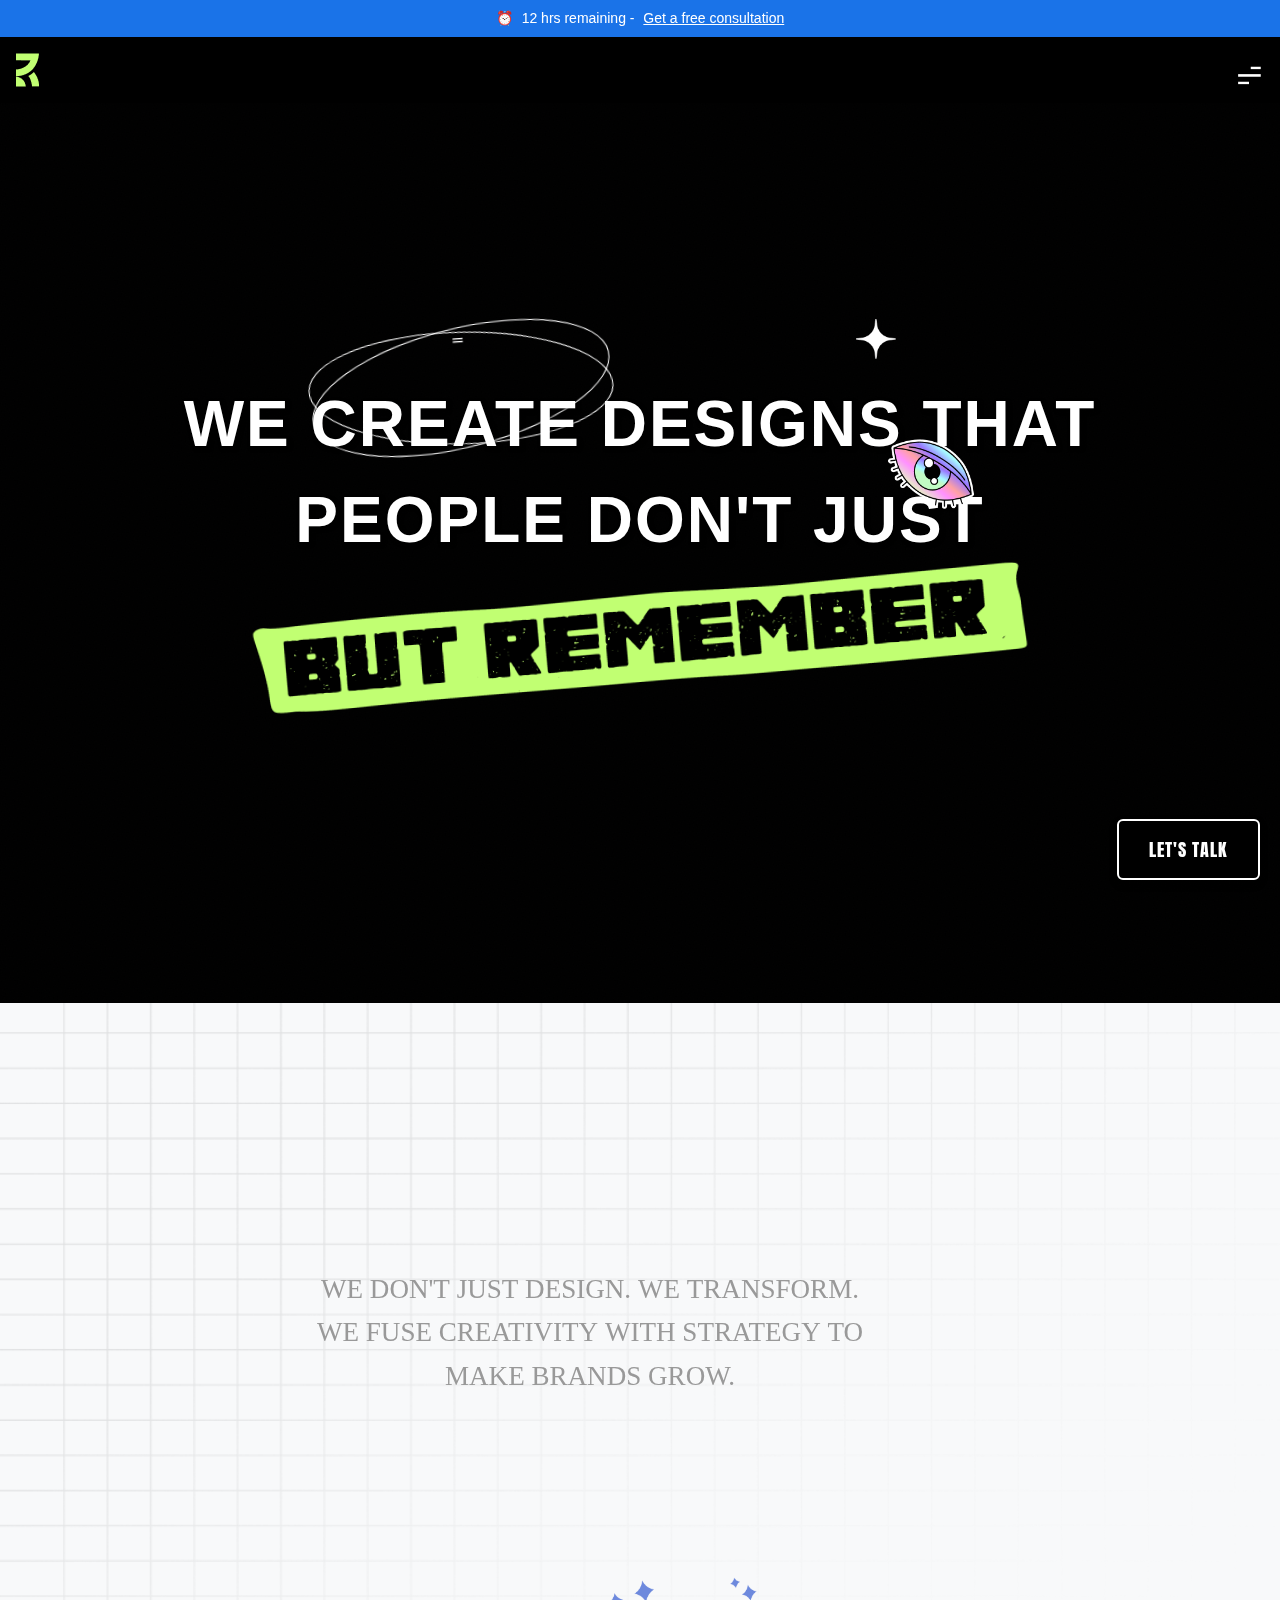
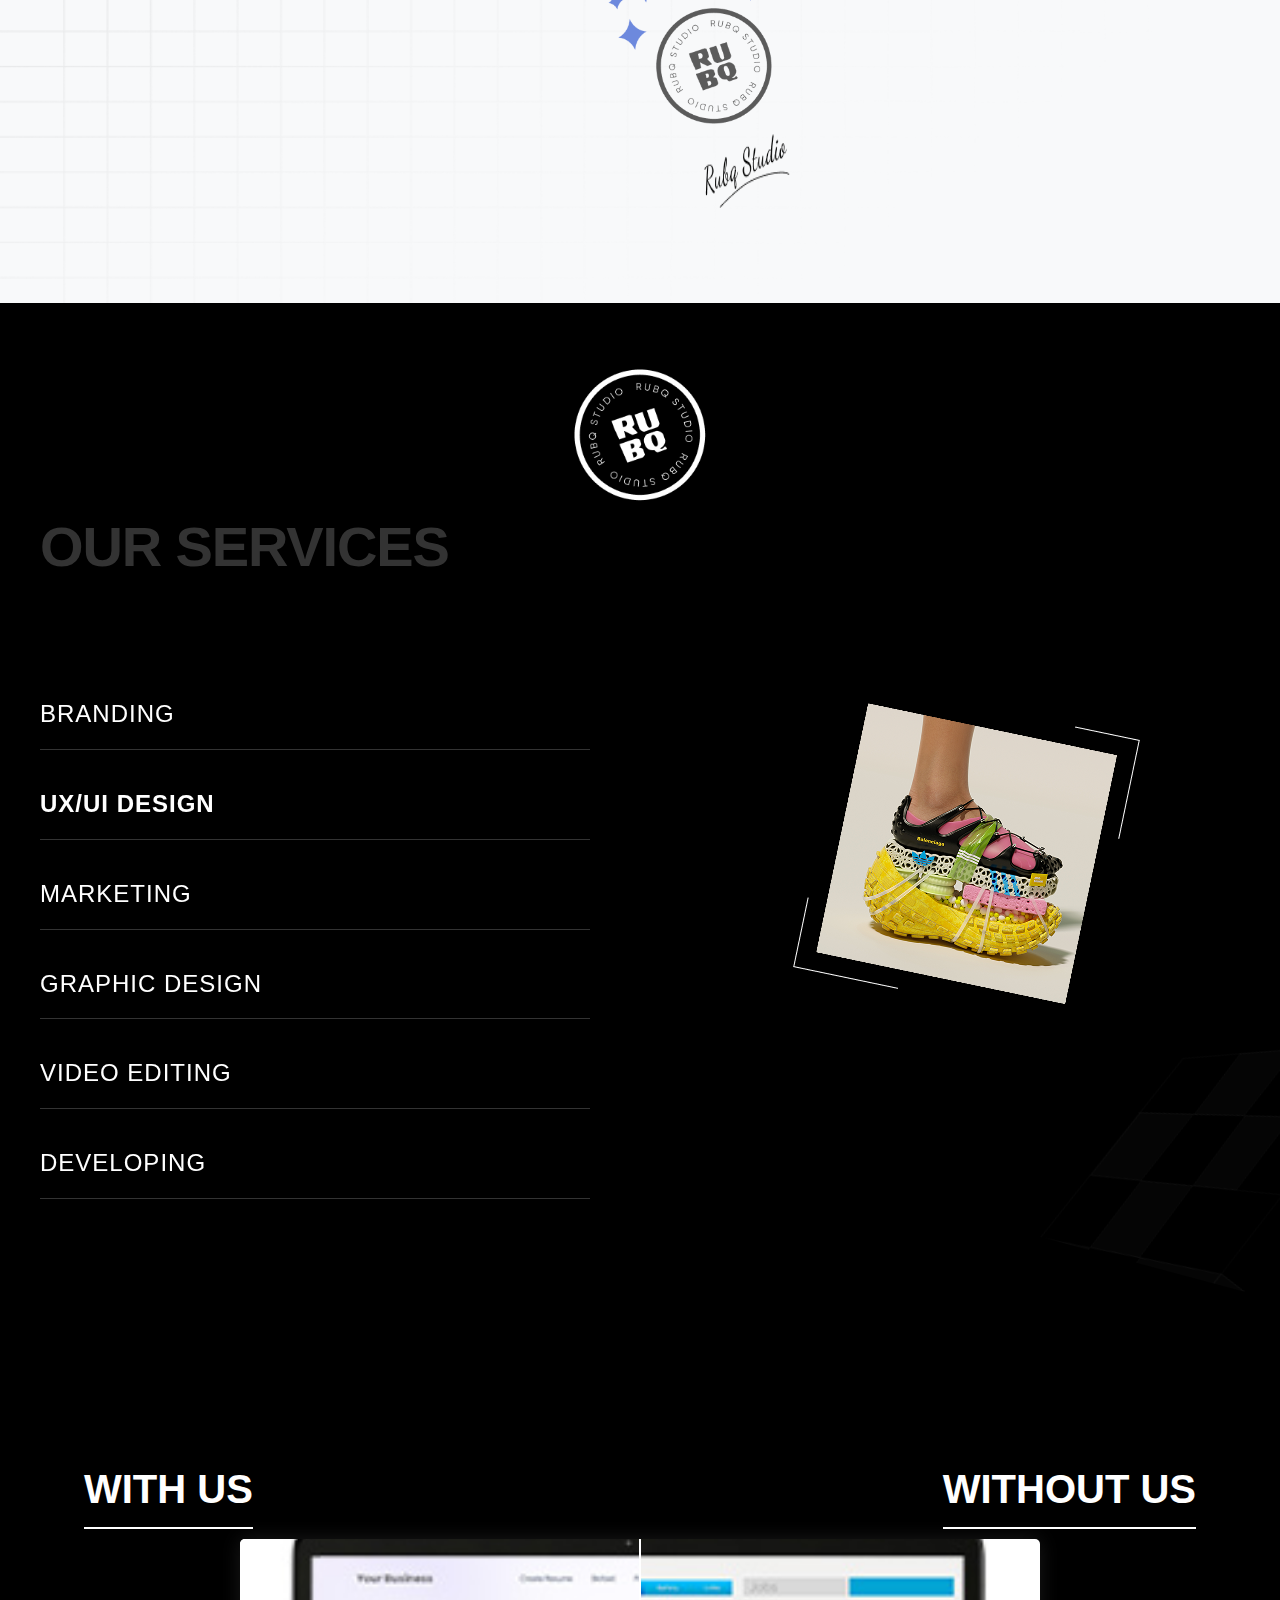
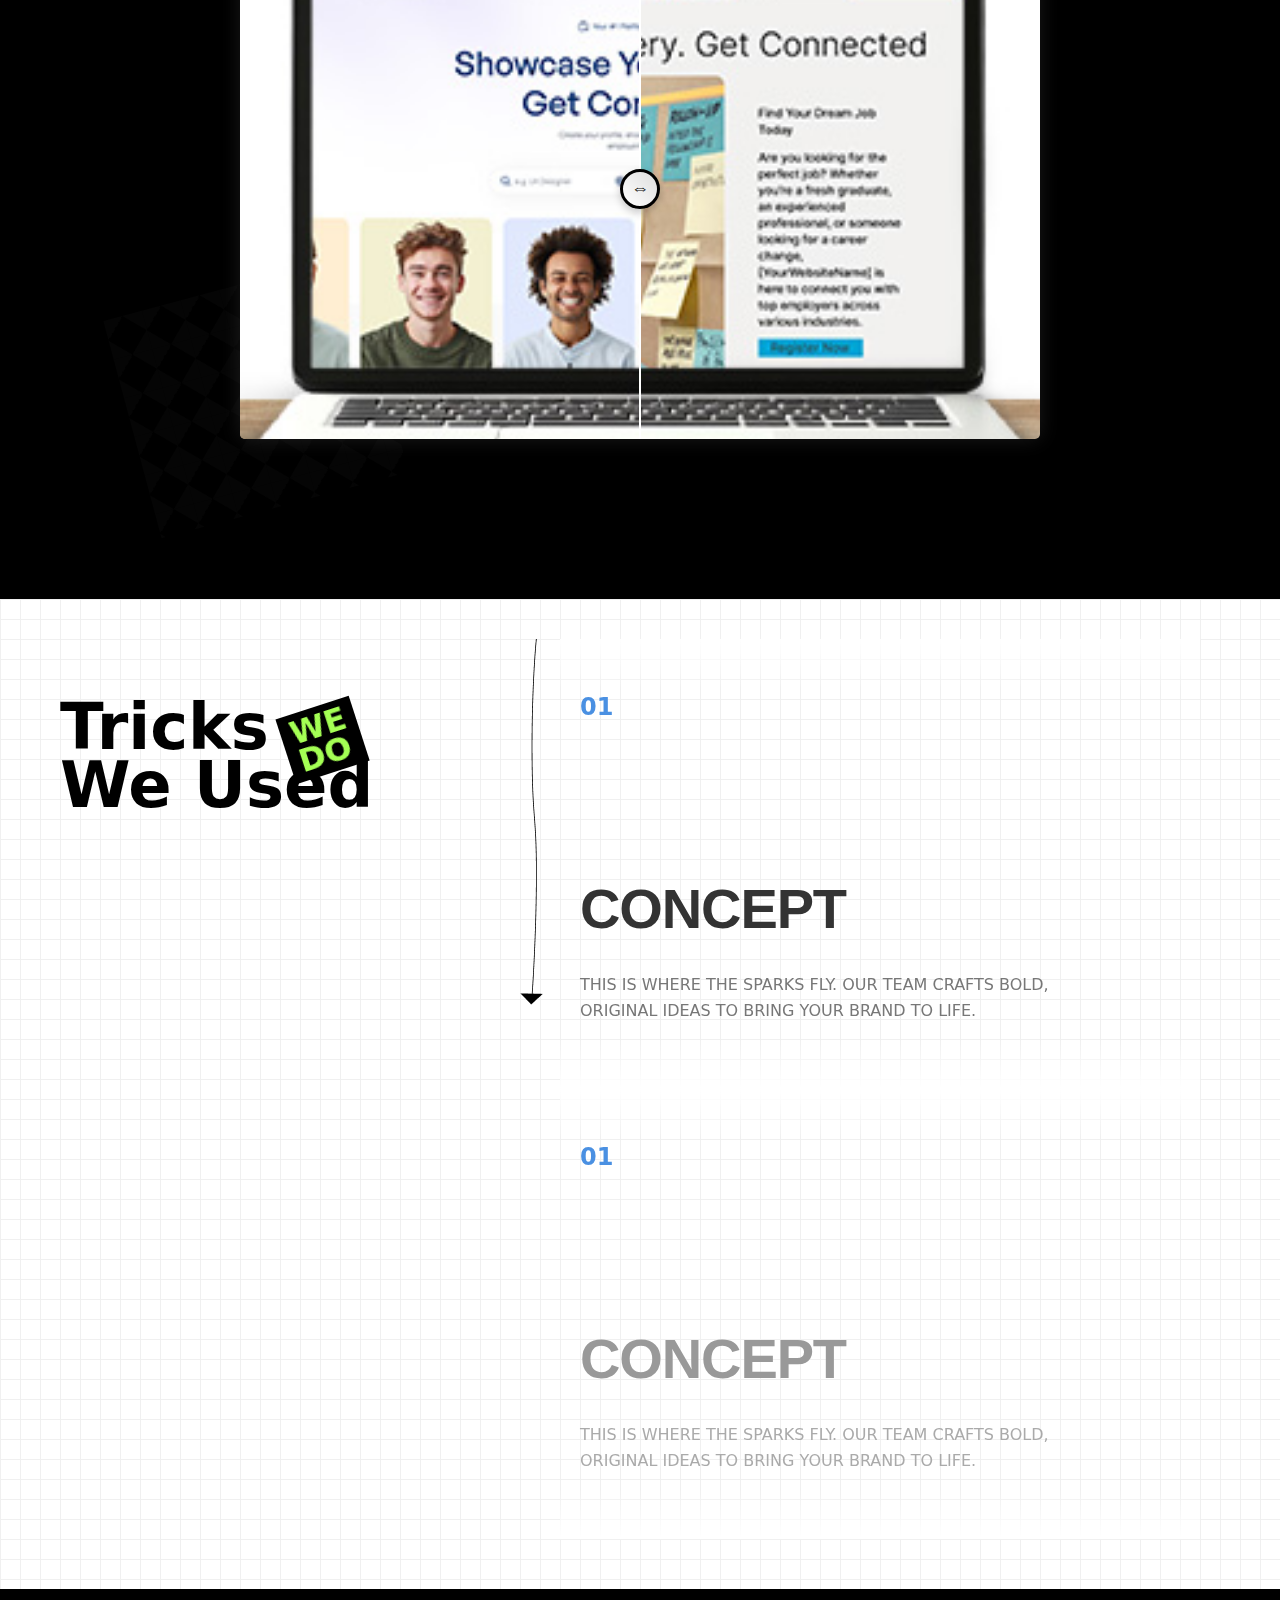
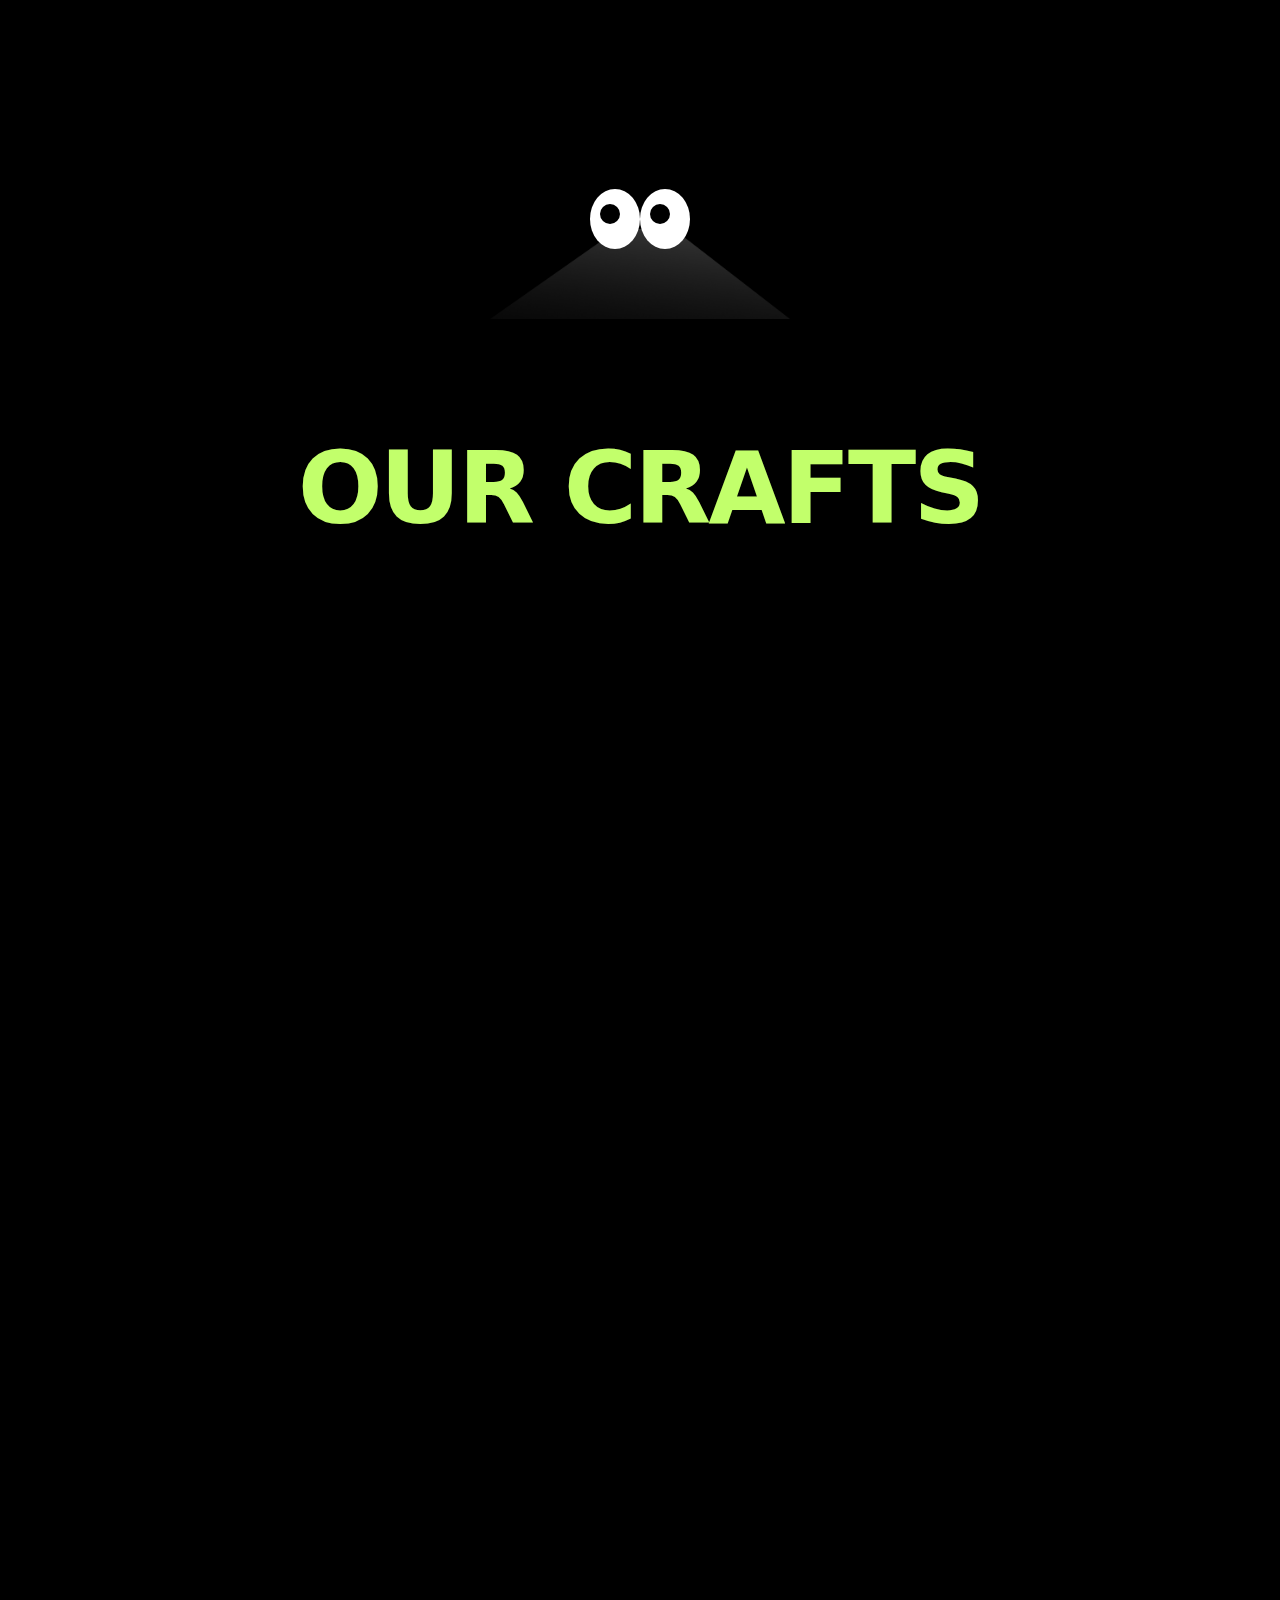
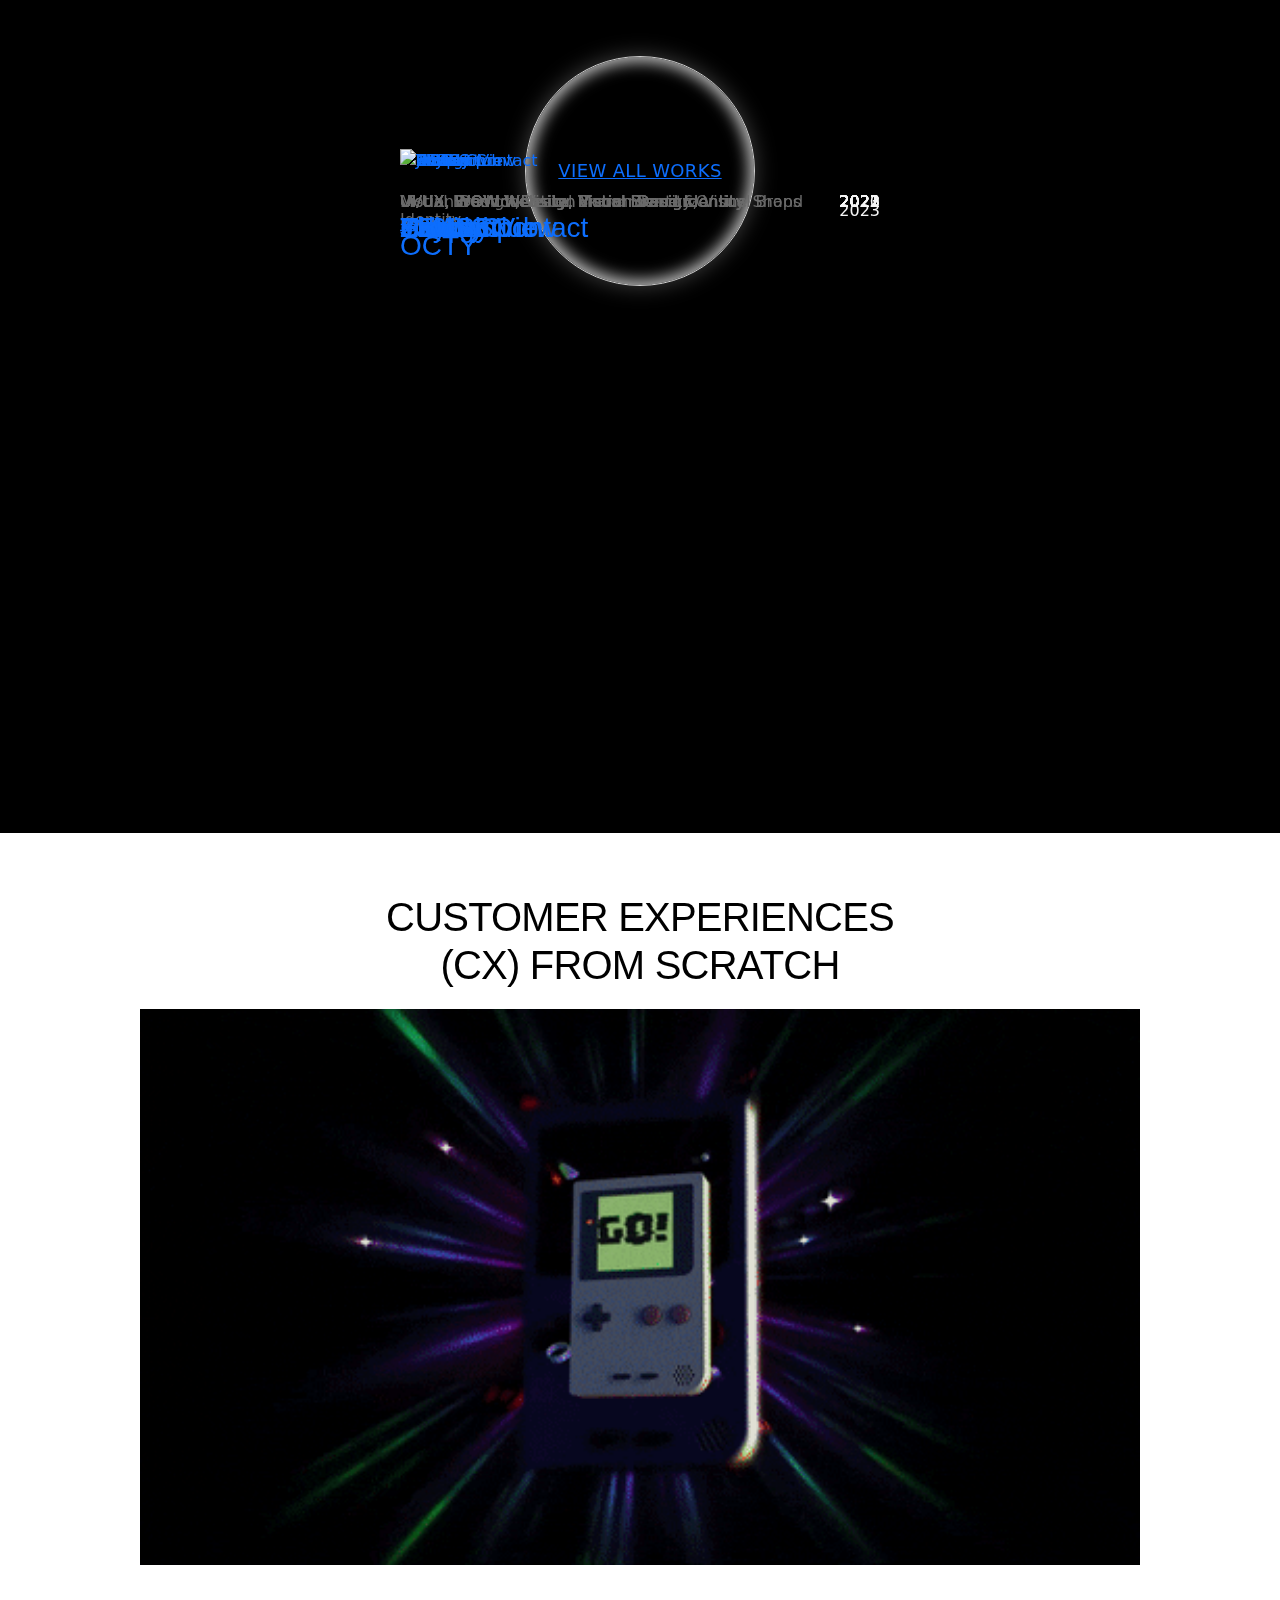
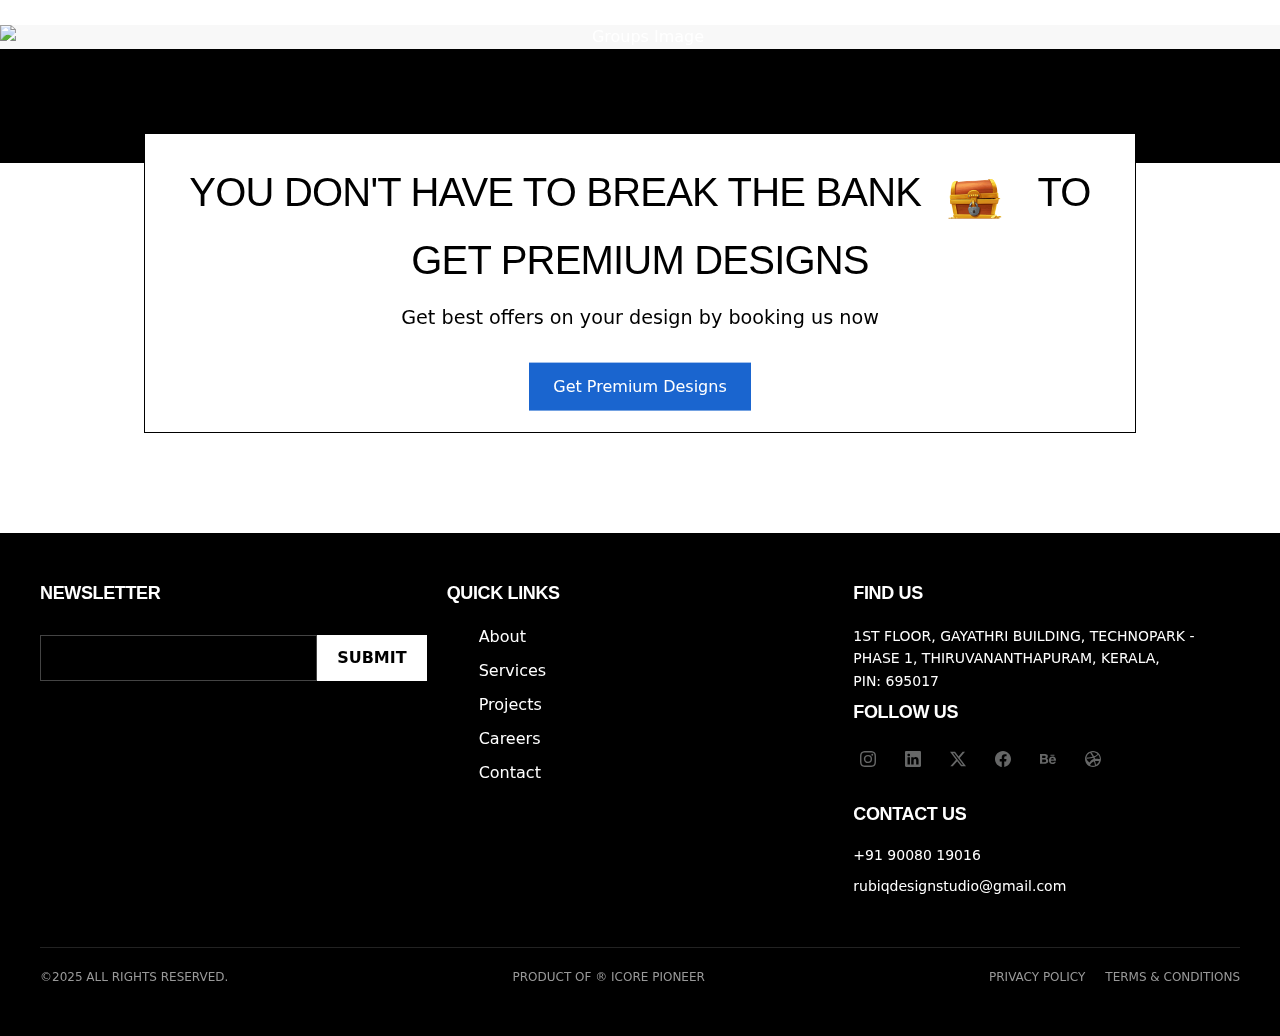
==== commit 0c8111d6: "Update index.html" ====
--- a/index.html
+++ b/index.html
@@ -17,324 +17,369 @@
     <link href="https://cdn.jsdelivr.net/npm/bootstrap@5.3.0/dist/css/bootstrap.min.css" rel="stylesheet">
     
 
-                
-    <style>
-        @import url('https://fonts.googleapis.com/css2?family=Anton&display=swap');
-        
-        * {
-            margin: 0;
-            padding: 0;
-            box-sizing: border-box;
-        }
-
-        html {
-            scroll-behavior: smooth;
-        }
-        
-        body {
-            color: #fff;
-            min-height: 100vh;
-            overflow-x: hidden;
-            position: relative;
-        }
-        
-        /* Top notification bar */
-        .notification-bar {
-            background-color: #1a73e8;
-            color: white;
-            padding: 3px 0;
-            text-align: center;
-            font-family: Arial, sans-serif;
-            font-weight: normal;
-            font-size: 14px;
-        }
-        
-        .notification-bar a {
-            color: white;
-            text-decoration: underline;
-            margin-left: 5px;
-        }
-        
-        .clock-icon {
-            display: inline-block;
-            margin-right: 5px;
-        }
-        
-        /* Header */
-        header {
-            display: flex;
-            justify-content: space-between;
-            align-items: center;
-            padding: 20px 40px;
-            background-color: #000;
-        }
-        
-        .logo {
-            font-size: 32px;
-            color: #5bff33;
-            text-decoration: none;
-            font-weight: bold;
-            font-family: 'Anton', sans-serif;
-        }
-        
-        .menu-icon {
-            width: 30px;
-            height: 20px;
-            display: flex;
-            flex-direction: column;
-            justify-content: space-between;
-            cursor: pointer;
-        }
-        
-        .menu-icon span {
-            width: 100%;
-            height: 2px;
-            background-color: white;
-        }
-        
-        /* Hero section */
-        .hero {
-            display: flex;
-            flex-direction: column;
-            align-items: center;
-            justify-content: center;
-            padding: 80px 20px;
-            text-align: center;
-            min-height: 70vh;
-            position: relative;
-            overflow: hidden;
-            background-color: #000;
-        }
-        
-        .hero::before {
-            content: '';
-            position: absolute;
-            top: 0;
-            left: 0;
-            width: 100%;
-            height: 100%;
-            background-image: url('[data-uri]');
-            opacity: 0.1;
-            pointer-events: none;
-        }
-        
-        .hero-text {
-            max-width: 1000px;
-            position: relative;
-            z-index: 1;
-        }
-        
-        .hero-title {
-            font-size: 4rem;
-            line-height: 1.5;
-            letter-spacing: 2px;
-            text-transform: uppercase;
-            margin-bottom: 20px;
-            text-shadow: 2px 2px 4px rgba(0, 0, 0, 0.5);
-        }
-        
-        .hero-title .highlight {
-            display: inline-block;
-            color: #000;
-            padding: 5px 20px;
-            transform: rotate(-2deg);
-            margin: 10px 0;
-        }
+                      <style>
+                          @import url('https://fonts.googleapis.com/css2?family=Anton&display=swap');
+        
+                          * {
+                              margin: 0;
+                              padding: 0;
+                              box-sizing: border-box;
+                          }
+
+                          html {
+                              scroll-behavior: smooth;
+                          }
+        
+                          body {
+                              color: #fff;
+                              min-height: 100vh;
+                              overflow-x: hidden;
+                              position: relative;
+                          }
+        
+                          /* Top notification bar */
+                          .notification-bar {
+                              background-color: #1a73e8;
+                              color: white;
+                              padding: 3px 0;
+                              text-align: center;
+                              font-family: Arial, sans-serif;
+                              font-weight: normal;
+                              font-size: 14px;
+                          }
+        
+                          .notification-bar a {
+                              color: white;
+                              text-decoration: underline;
+                              margin-left: 5px;
+                          }
+        
+                          .clock-icon {
+                              display: inline-block;
+                              margin-right: 5px;
+                          }
+        
+                          /* Header */
+                          header {
+                              display: flex;
+                              justify-content: space-between;
+                              align-items: center;
+                              padding: 20px 40px;
+                              background-color: #000;
+                          }
+        
+                          .logo {
+                              font-size: 32px;
+                              color: #5bff33;
+                              text-decoration: none;
+                              font-weight: bold;
+                              font-family: 'Anton', sans-serif;
+                          }
+        
+                          .menu-icon {
+                              width: 30px;
+                              height: 20px;
+                              display: flex;
+                              flex-direction: column;
+                              justify-content: space-between;
+                              cursor: pointer;
+                          }
+        
+                          .menu-icon span {
+                              width: 100%;
+                              height: 2px;
+                              background-color: white;
+                          }
+        
+                          /* Hero section */
+                          .hero {
+                              display: flex;
+                              flex-direction: column;
+                              align-items: center;
+                              justify-content: center;
+                              padding: 80px 20px;
+                              text-align: center;
+                              min-height: 70vh;
+                              position: relative;
+                              overflow: hidden;
+                              background-color: #000;
+                          }
+        
+                          .hero::before {
+                              content: '';
+                              position: absolute;
+                              top: 0;
+                              left: 0;
+                              width: 100%;
+                              height: 100%;
+                              background-image: url('[data-uri]');
+                              opacity: 0.1;
+                              pointer-events: none;
+                          }
+        
+                          .hero-text {
+                              max-width: 1000px;
+                              position: relative;
+                              z-index: 1;
+                          }
+        
+                          .hero-title {
+                              font-size: 4rem;
+                              line-height: 1.5;
+                              letter-spacing: 2px;
+                              text-transform: uppercase;
+                              margin-bottom: 20px;
+                              text-shadow: 2px 2px 4px rgba(0, 0, 0, 0.5);
+                          }
+        
+                          .hero-title .highlight {
+                              display: inline-block;
+                              color: #000;
+                              padding: 5px 20px;
+                              transform: rotate(-2deg);
+                              margin: 10px 0;
+                          }
             
-        .orbit-container {
-            position: absolute;
-            width: 307px;
-            height: 120px;
-            top: 33%;
-            left: 36%;
-            transform: translate(-50%, -60%) rotateY(353deg) rotateX(200deg) rotate(11deg);
-            pointer-events: none;
-        }
-        .orbit-container-2{
-            position: absolute;
-            width: 307px;
-            height: 120px;
-            top: 33%;
-            left: 36%;
-            transform: translate(-50%, -60%) rotateY(353deg) rotate(-4deg);
-            pointer-events: none;
-        }
+                          .orbit-container {
+                              position: absolute;
+                              width: 307px;
+                              height: 120px;
+                              top: 33%;
+                              left: 36%;
+                              transform: translate(-50%, -60%) rotateY(353deg) rotateX(200deg) rotate(11deg);
+                              pointer-events: none;
+                          }
+                          .orbit-container-2{
+                              position: absolute;
+                              width: 307px;
+                              height: 120px;
+                              top: 33%;
+                              left: 36%;
+                              transform: translate(-50%, -60%) rotateY(353deg) rotate(-4deg);
+                              pointer-events: none;
+                          }
        
-        .orbit {
-            position: absolute;
-            width: 100%;
-            height: 100%;
-            border: 1px solid white;
-            border-radius: 50%;
-            transform: rotate(-10deg);
-        }
-        
-        .eye-icon {
-        position: absolute;
-        right: 23%;
-        top: 35%;
-        width: 110px;
-        height: 110px;
-        z-index: 2;
-    }
-        
-        .star-icon {
-            position: absolute;
-            right: 30%;
-            top: 24%;
-            width: 40px;
-            height: 40px;
-        }
-        
-        .cta-button {
-            display: inline-block;
-            color: white;
-            background-color: transparent;
-            border: 2px solid white;
-            padding: 12px 30px;
-            font-size: 18px;
-            text-transform: uppercase;
-            letter-spacing: 1px;
-            cursor: pointer;
-            margin-top: 60px;
-            margin-left: auto;
-            transition: all 0.3s;
-            text-decoration: none;
-            font-family: 'Anton', sans-serif;
-            position: relative;
-            overflow: hidden;
-        }
-        
-        .cta-button:hover {
-            background-color: white;
-            color: black;
-        }
-
-        .cta-button::before {
-            content: '';
-            position: absolute;
-            top: 0;
-            left: -100%;
-            width: 100%;
-            height: 100%;
-            background-color: white;
-            transition: all 0.3s;
-            z-index: -1;
-        }
-        
-        .cta-button:hover::before {
-            left: 0;
-        }        
+                          .orbit {
+                              position: absolute;
+                              width: 100%;
+                              height: 100%;
+                              border: 1px solid white;
+                              border-radius: 50%;
+                              transform: rotate(-10deg);
+                          }
+        
+                          .eye-icon {
+                              position: absolute;
+                              right: 23%;
+                              top: 35%;
+                              width: 110px;
+                              height: 110px;
+                              z-index: 2;
+                          }
+        
+                          .star-icon {
+                              position: absolute;
+                              right: 30%;
+                              top: 24%;
+                              width: 40px;
+                              height: 40px;
+                          }
+        
+                          .cta-button {
+                              display: inline-block;
+                              color: white;
+                              background-color: transparent;
+                              border: 2px solid white;
+                              padding: 12px 30px;
+                              font-size: 18px;
+                              text-transform: uppercase;
+                              letter-spacing: 1px;
+                              cursor: pointer;
+                              margin-top: 60px;
+                              margin-left: auto;
+                              transition: all 0.3s;
+                              text-decoration: none;
+                              font-family: 'Anton', sans-serif;
+                              position: relative;
+                              overflow: hidden;
+                          }
+        
+                          .cta-button:hover {
+                              background-color: white;
+                              color: black;
+                          }
+
+                          .cta-button::before {
+                              content: '';
+                              position: absolute;
+                              top: 0;
+                              left: -100%;
+                              width: 100%;
+                              height: 100%;
+                              background-color: white;
+                              transition: all 0.3s;
+                              z-index: -1;
+                          }
+        
+                          .cta-button:hover::before {
+                              left: 0;
+                          }        
+
+                          @media (max-width: 768px) {
+                              header {
+                                  padding: 15px 20px;
+                              }
+
+                              .logo img {
+                                  max-width: 120px;
+                              }
+
+                              .hero-title {
+                                  font-size: 3rem;
+                                  line-height: 1.3;
+                              }
+
+                              .orbit-container, .orbit-container-2 {
+                                  width: 200px;
+                                  height: 80px;
+                                  left: 50%;
+                                  top: 40%;
+                              }
+
+                              .eye-icon {
+                                  width: 80px;
+                                  height: 80px;
+                                  right: 10%;
+                                  top: 40%;
+                              }
+
+                              .star-icon {
+                                  width: 30px;
+                                  height: 30px;
+                                  right: 20%;
+                                  top: 30%;
+                              }
+
+                              .cta-button {
+                                  padding: 10px 20px;
+                                  font-size: 16px;
+                                  bottom: 10px;
+                                  right: 10px;
+                              }
+
+                              .notification-bar {
+                                  font-size: 12px;
+                                  padding: 2px 0;
+                              }
+
+                              .hero {
+                                  padding: 40px 15px;
+                              }
+                          }
+
+                          @media (max-width: 480px) {
+                              .hero-title {
+                                  font-size: 2.5rem;
+                              }
+
+                              .orbit-container, .orbit-container-2 {
+                                  width: 198px;
+                                  height: 61px;
+                                  top: 346px;
+                                  left: 265px;
+                              }
+
+                              .eye-icon {
+                                  width: 60px;
+                                  height: 60px;
+                                  top: 465px;
+                                  left: 248px;
+                              }
+
+                              .star-icon {
+                                  width: 25px;
+                                  height: 25px;
+                                  top: 365px;
+                                left: 380px;
+                              }
+
+                              .cta-button {
+                                  padding: 8px 16px;
+                                  font-size: 14px;
+                              }
+                             
+                              }
+                          
+                      </style>
+                  </head>
+                  <body>
+                      <!-- Notification Bar -->
+                      <div class="notification-bar text-center py-2">
+                          <span class="clock-icon">⏰</span> 12 hrs remaining - <a href="#">Get a free consultation</a>
+                      </div>
+
+                      <!-- Header -->
+                      <header class="d-flex justify-content-between align-items-center p-3">
+                          <a href="#" class="logo">
+                              <img src="assets/images/logo.png" alt="Logo" class="img-fluid">
+                          </a>
+                          <div class="menu-icon">
+                              <img src="assets/images/menu botton.png" alt="Menu Button" class="img-fluid">
+                          </div>
+                      </header>
+                      <!-- Hero Section --> 
+     <section class="hero d-flex flex-column align-items-center justify-content-center text-center text-white vh-100" style="background-color: black; position: sticky; position: -webkit-sticky; top: 0; z-index: -1;">
+                          <div class="orbit-container">
+                              <div class="orbit"></div>
+                          </div>
+                          <div class="orbit-container-2">
+                              <div class="orbit"></div>
+                              =
+                          </div>
+
+                          <div class="hero-text">
+                              <h1 class="hero-title display-4 fw-bold" style="font-family: 'Gore Rough', sans-serif; text-align: center;">
+                                  WE CREATE DESIGNS THAT<br>
+                                  PEOPLE DON'T JUST<br>
+                                  <img class="highlight img-fluid jerking" src="assets/images/Clip path group.png" alt="Clip path group" style="display: block; margin: 0 auto;">
+                              </h1>
+                          </div>
+
+                          <style>
+                              @keyframes blinkAndRotate {
+                                  0% { opacity: 0; transform: rotate(0deg); }
+                                  25% { opacity: 1; transform: rotate(90deg); }
+                                  50% { opacity: 0; transform: rotate(180deg); }
+                                  75% { opacity: 1; transform: rotate(270deg); }
+                                  100% { opacity: 0; transform: rotate(360deg); }
+                              }
+                              .blinking {
+                                  animation: blinkAndRotate 3s linear infinite;
+                              }
+
+                              @keyframes jerk {
+                                  0% { transform: translateX(0); }
+                                  25% { transform: translateX(-5px); }
+                                  50% { transform: translateX(5px); }
+                                  75% { transform: translateX(-5px); }
+                                  100% { transform: translateX(0); }
+                              }
+                              .highlight:hover {
+                                  animation: jerk 0.5s ease-in-out;
+                              }
+                          </style>
+                          <img src="assets/images/Soft Star.png" alt="Soft Star" class="star-icon blinking" />
+        
+                          <!-- Eye Icon Image -->
+                          <img class="eye-icon" src="assets/images/eye.png" alt="Eye icon">
+        
        
-        
-
-        @media (max-width: 768px) {
-            .headline {
-            font-size: 2rem;
-            }
-            
-            .brand-statement {
-            font-size: 1.5rem;
-            }
-            
-            .design-logo {
-            width: 80px;
-            height: 80px;
-            }
-        }
-        @media (max-width: 768px) {
-            .headline {
-            font-size: 2rem;
-            }
-            
-            .brand-statement {
-            font-size: 1.5rem;
-            }
-            
-            .design-logo {
-            width: 80px;
-            height: 80px;
-            }
-            
-            .hero-title {
-                font-size: 3.5rem;
-                font-family: Gore;
-            }
-        }
-    </style>
-</head>
-<body>
-    <!-- Notification Bar -->
-    <div class="notification-bar text-center py-2">
-        <span class="clock-icon">⏰</span> 12 hrs remaining - <a href="#">Get a free consultation</a>
-    </div>
-
-    <!-- Header -->
-    <header class="d-flex justify-content-between align-items-center p-3">
-        <a href="#" class="logo">
-            <img src="assets/images/logo.png" alt="Logo" class="img-fluid">
-        </a>
-        <div class="menu-icon">
-            <img src="assets/images/menu botton.png" alt="Menu Button" class="img-fluid">
-        </div>
-    </header>
-    <!-- Hero Section --> 
-     <section class="hero d-flex flex-column align-items-center justify-content-center text-center text-white vh-100" style="background-color: black; position: sticky; position: -webkit-sticky; top: 0; z-index: -1;">
-        <div class="orbit-container">
-            <div class="orbit"></div>
-        </div>
-        <div class="orbit-container-2">
-            <div class="orbit"></div>
-            =
-        </div>
-
-        <div class="hero-text">
-            <h1 class="hero-title display-4 fw-bold" style="font-family: 'Gore Rough', sans-serif; text-align: center;">
-                WE CREATE DESIGNS THAT<br>
-                PEOPLE DON'T JUST<br>
-                <img class="highlight img-fluid jerking" src="assets/images/Clip path group.png" alt="Clip path group" style="display: block; margin: 0 auto;">
-            </h1>
-        </div>
-
-        <!-- Star Icon (Commented out SVG alternative) -->
-        <!-- <svg class="star-icon" viewBox="0 0 24 24" fill="white" xmlns="http://www.w3.org/2000/svg">
-            <path d="M12 2 L14.118 8.236 L20 8.764 L15.236 12.382 L16.382 18.236 L12 15 L7.618 18.236 L8.764 12.382 L4 8.764 L9.882 8.236 Z"/>
-        </svg> -->
-        <style>
-            @keyframes blinkAndRotate {
-                0% { opacity: 0; transform: rotate(0deg); }
-                25% { opacity: 1; transform: rotate(90deg); }
-                50% { opacity: 0; transform: rotate(180deg); }
-                75% { opacity: 1; transform: rotate(270deg); }
-                100% { opacity: 0; transform: rotate(360deg); }
-            }
-            .blinking {
-                animation: blinkAndRotate 3s linear infinite;
-            }
-
-            @keyframes jerk {
-                0% { transform: translateX(0); }
-                25% { transform: translateX(-5px); }
-                50% { transform: translateX(5px); }
-                75% { transform: translateX(-5px); }
-                100% { transform: translateX(0); }
-            }
-            .highlight:hover {
-                animation: jerk 0.5s ease-in-out;
-            }
-        </style>
-        <img src="assets/images/Soft Star.png" alt="Soft Star" class="star-icon blinking" />
-        
-        <!-- Eye Icon Image -->
-        <img class="eye-icon" src="assets/images/eye.png" alt="Eye icon">
-        
-       
-    </section>
-    <a href="#" class="cta-button btn btn-outline-light mt-4" style="position: fixed; bottom: 20px; right: 20px; z-index: 1000; padding: 15px 30px; box-shadow: 0 4px 8px rgba(0,0,0,0.2); background-color: black; border: 2px solid rgb(255, 255, 255);">Let's Talk</a>
+                      </section>
+                      <a href="#" class="cta-button btn btn-outline-light mt-4" style="position: fixed; bottom: 20px; right: 20px; z-index: 1000; padding: 15px 30px; box-shadow: 0 4px 8px rgba(0,0,0,0.2); background-color: black; border: 2px solid rgb(255, 255, 255);">Let's Talk</a>
     
-    </style>    
+                      </style>    
     
-    <!-- Design Philosophy Section -->
+                      <!-- Design Philosophy Section -->
     <section  class="design-philosophy bg-light text-dark py-5" style="background: url('assets/images/Group 1410136454.png') no-repeat center center; background-size: cover; height: 100vh;">
         <div class="container">
             <div class="content text-center">
@@ -3452,5 +3497,81 @@
 	}
 	// ]]>
 </script>
+<!-- Code injected by live-server -->
+<script>
+	// <![CDATA[  <-- For SVG support
+	if ('WebSocket' in window) {
+		(function () {
+			function refreshCSS() {
+				var sheets = [].slice.call(document.getElementsByTagName("link"));
+				var head = document.getElementsByTagName("head")[0];
+				for (var i = 0; i < sheets.length; ++i) {
+					var elem = sheets[i];
+					var parent = elem.parentElement || head;
+					parent.removeChild(elem);
+					var rel = elem.rel;
+					if (elem.href && typeof rel != "string" || rel.length == 0 || rel.toLowerCase() == "stylesheet") {
+						var url = elem.href.replace(/(&|\?)_cacheOverride=\d+/, '');
+						elem.href = url + (url.indexOf('?') >= 0 ? '&' : '?') + '_cacheOverride=' + (new Date().valueOf());
+					}
+					parent.appendChild(elem);
+				}
+			}
+			var protocol = window.location.protocol === 'http:' ? 'ws://' : 'wss://';
+			var address = protocol + window.location.host + window.location.pathname + '/ws';
+			var socket = new WebSocket(address);
+			socket.onmessage = function (msg) {
+				if (msg.data == 'reload') window.location.reload();
+				else if (msg.data == 'refreshcss') refreshCSS();
+			};
+			if (sessionStorage && !sessionStorage.getItem('IsThisFirstTime_Log_From_LiveServer')) {
+				console.log('Live reload enabled.');
+				sessionStorage.setItem('IsThisFirstTime_Log_From_LiveServer', true);
+			}
+		})();
+	}
+	else {
+		console.error('Upgrade your browser. This Browser is NOT supported WebSocket for Live-Reloading.');
+	}
+	// ]]>
+</script>
+<!-- Code injected by live-server -->
+<script>
+	// <![CDATA[  <-- For SVG support
+	if ('WebSocket' in window) {
+		(function () {
+			function refreshCSS() {
+				var sheets = [].slice.call(document.getElementsByTagName("link"));
+				var head = document.getElementsByTagName("head")[0];
+				for (var i = 0; i < sheets.length; ++i) {
+					var elem = sheets[i];
+					var parent = elem.parentElement || head;
+					parent.removeChild(elem);
+					var rel = elem.rel;
+					if (elem.href && typeof rel != "string" || rel.length == 0 || rel.toLowerCase() == "stylesheet") {
+						var url = elem.href.replace(/(&|\?)_cacheOverride=\d+/, '');
+						elem.href = url + (url.indexOf('?') >= 0 ? '&' : '?') + '_cacheOverride=' + (new Date().valueOf());
+					}
+					parent.appendChild(elem);
+				}
+			}
+			var protocol = window.location.protocol === 'http:' ? 'ws://' : 'wss://';
+			var address = protocol + window.location.host + window.location.pathname + '/ws';
+			var socket = new WebSocket(address);
+			socket.onmessage = function (msg) {
+				if (msg.data == 'reload') window.location.reload();
+				else if (msg.data == 'refreshcss') refreshCSS();
+			};
+			if (sessionStorage && !sessionStorage.getItem('IsThisFirstTime_Log_From_LiveServer')) {
+				console.log('Live reload enabled.');
+				sessionStorage.setItem('IsThisFirstTime_Log_From_LiveServer', true);
+			}
+		})();
+	}
+	else {
+		console.error('Upgrade your browser. This Browser is NOT supported WebSocket for Live-Reloading.');
+	}
+	// ]]>
+</script>
 </body>
 </html>
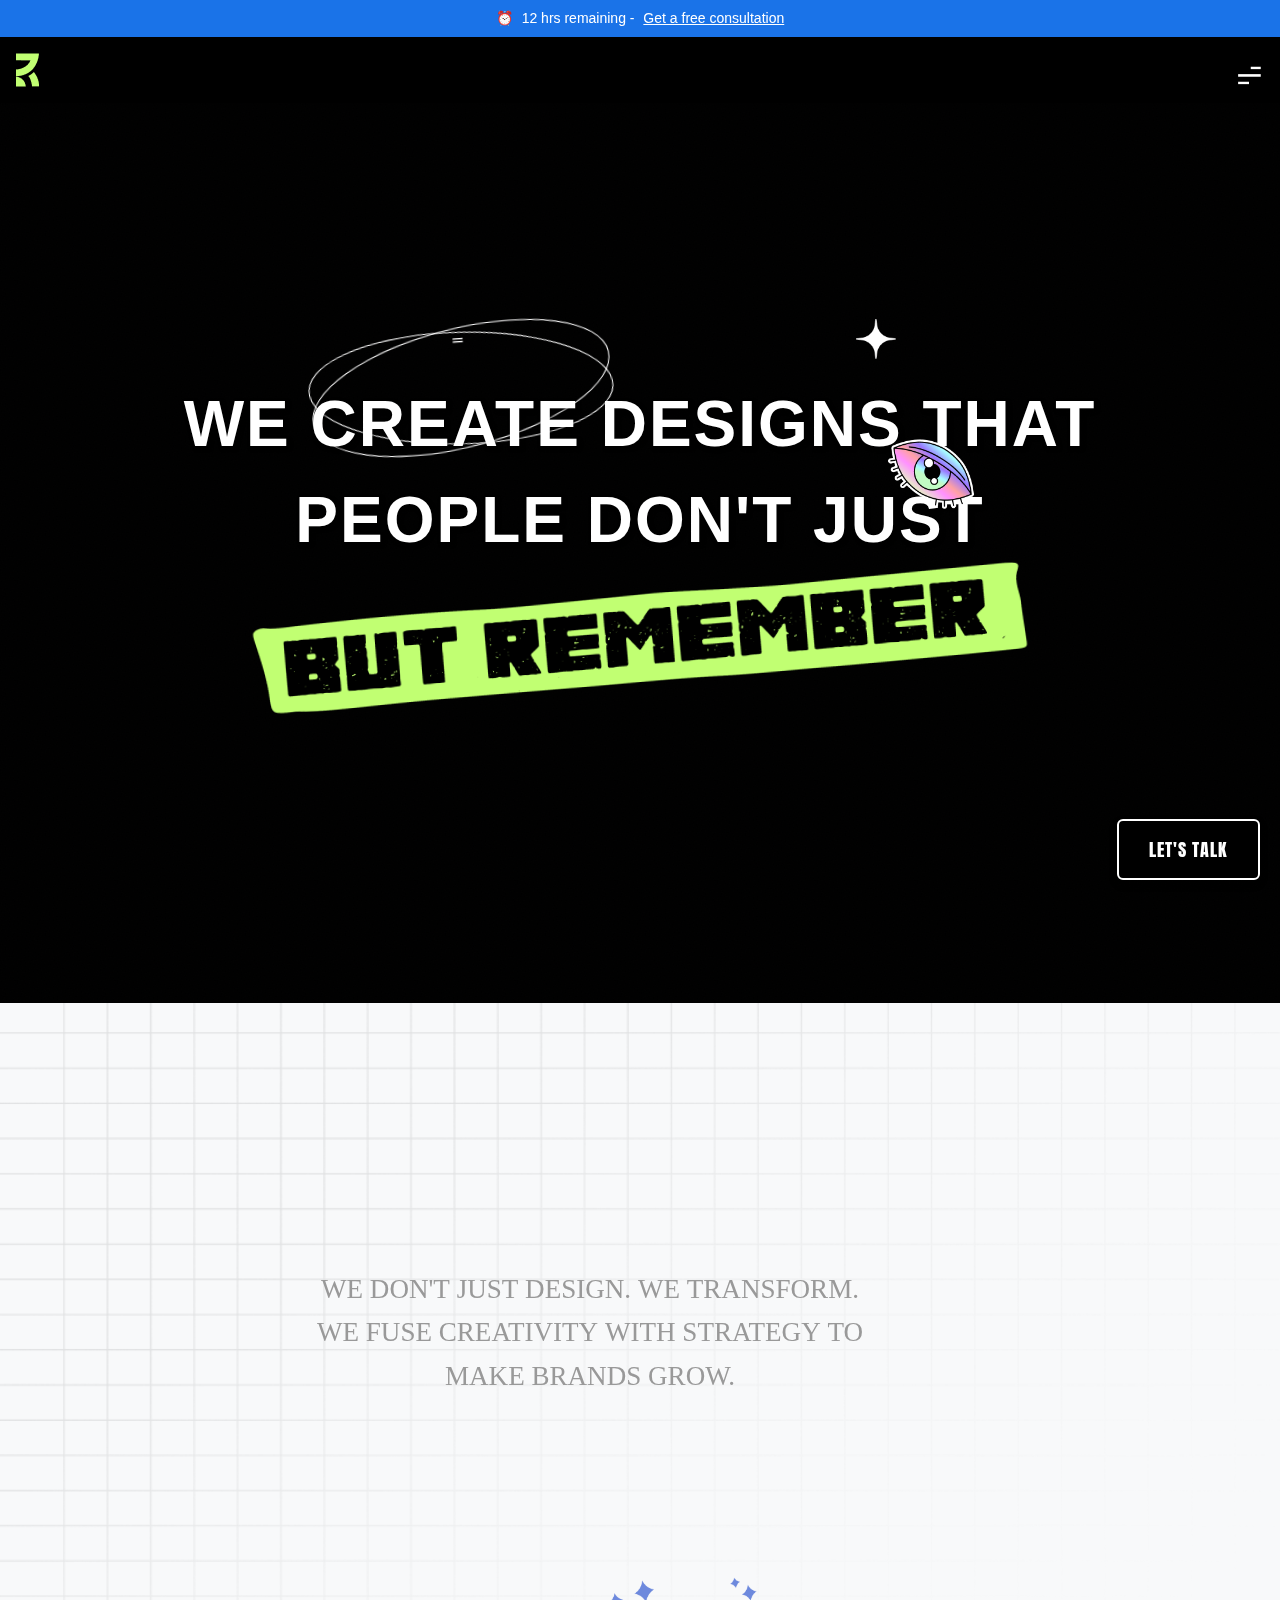
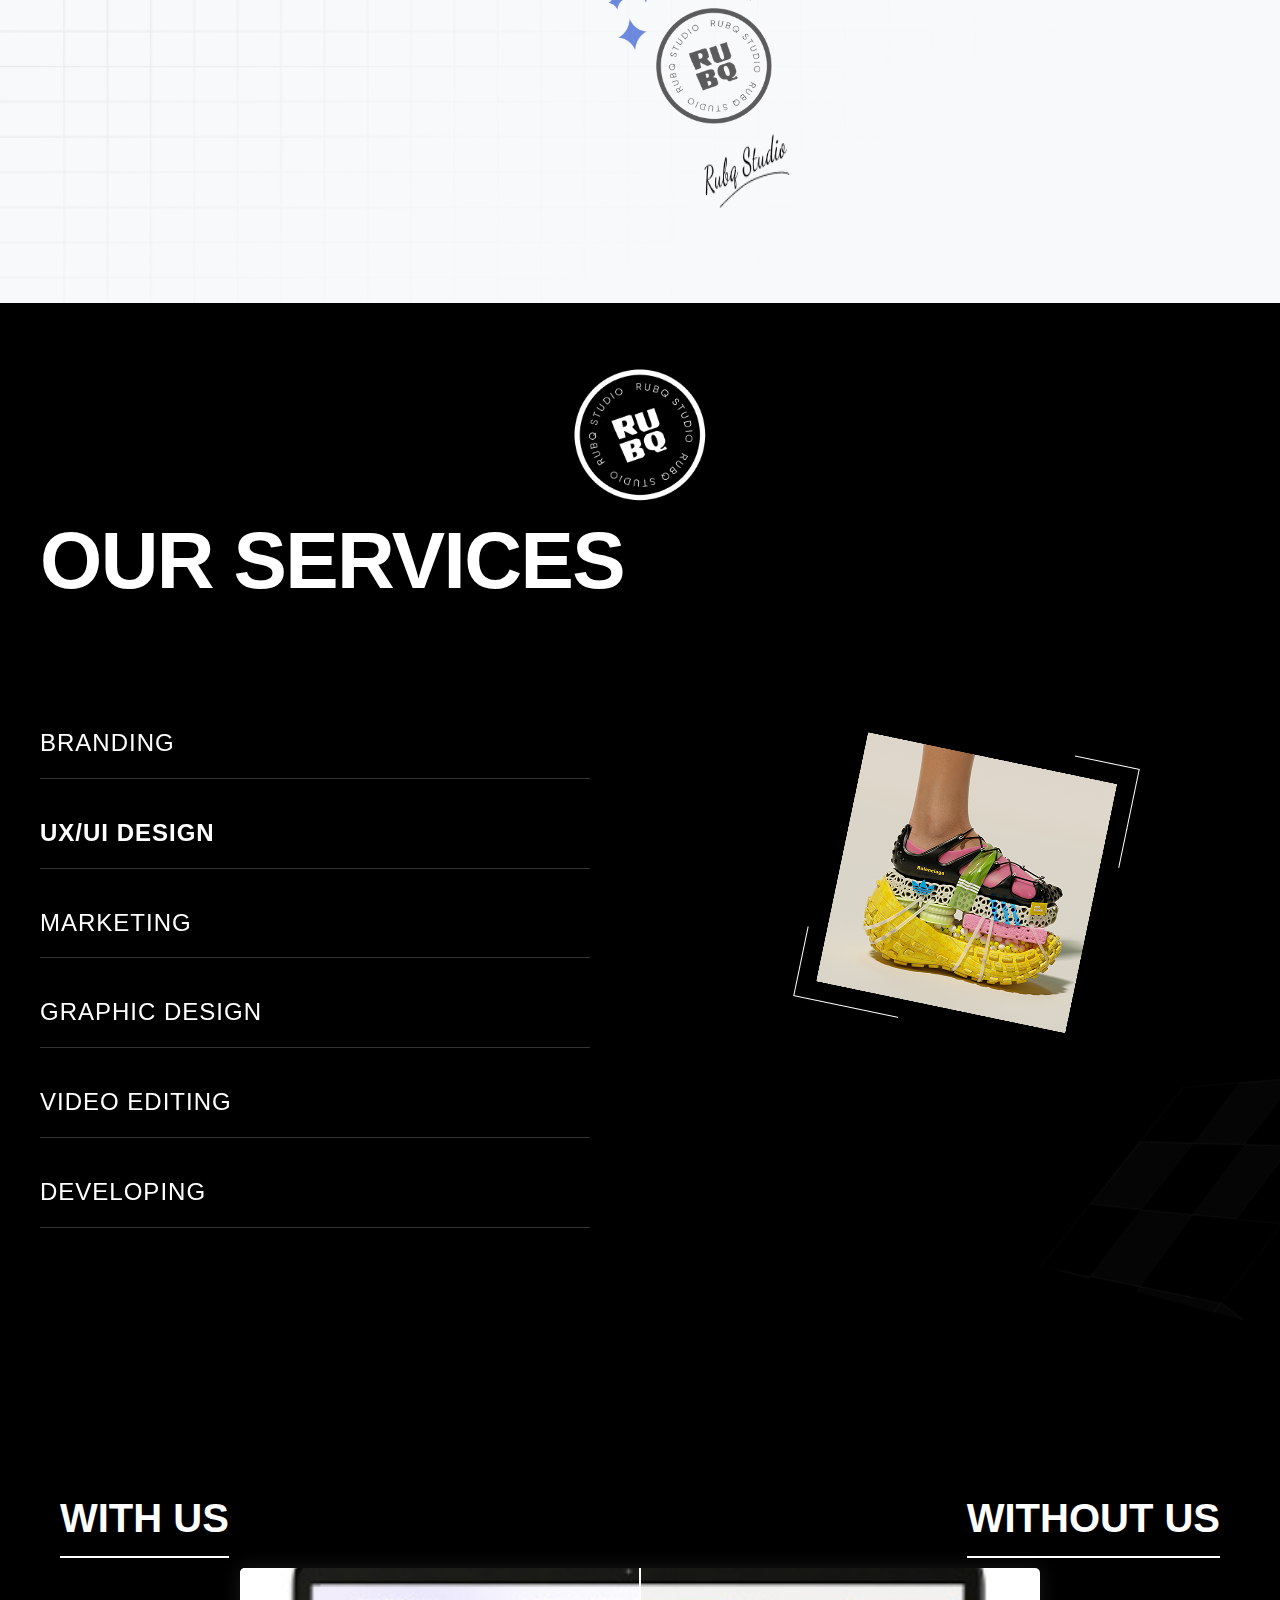
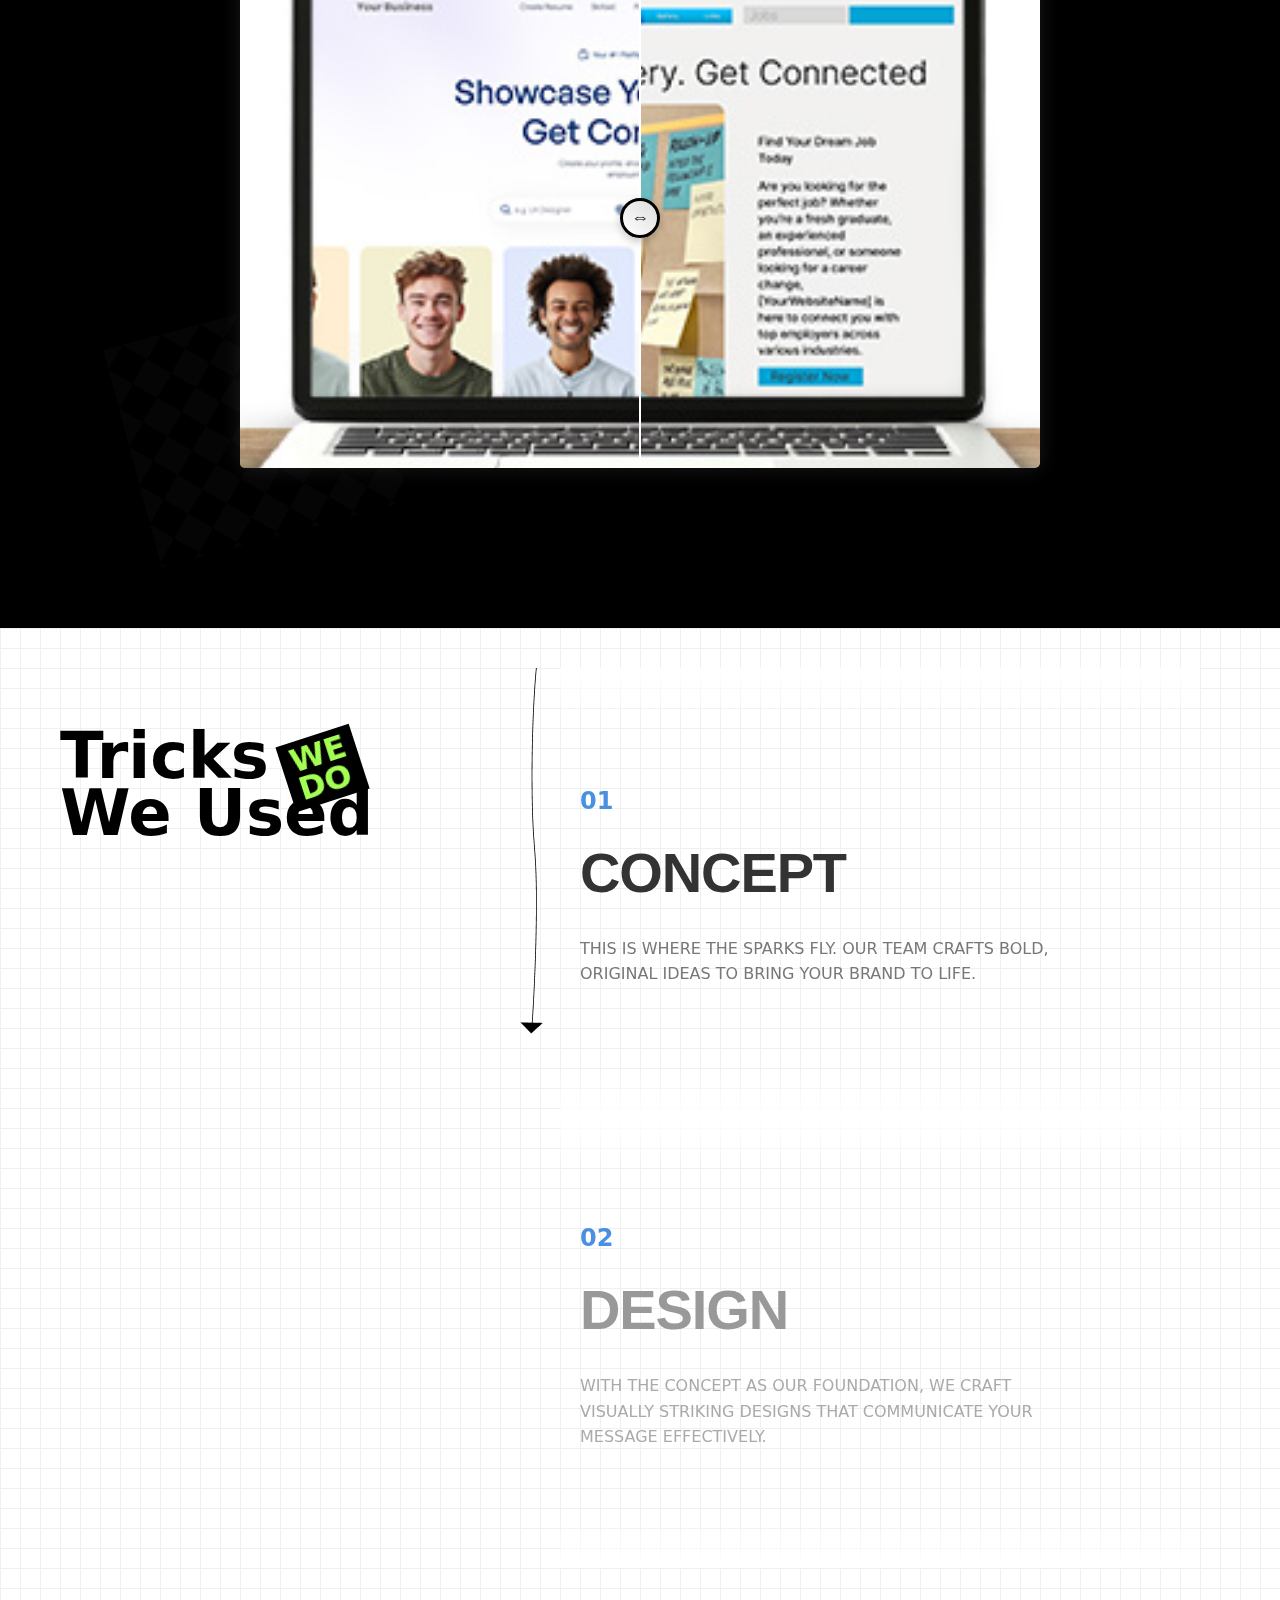
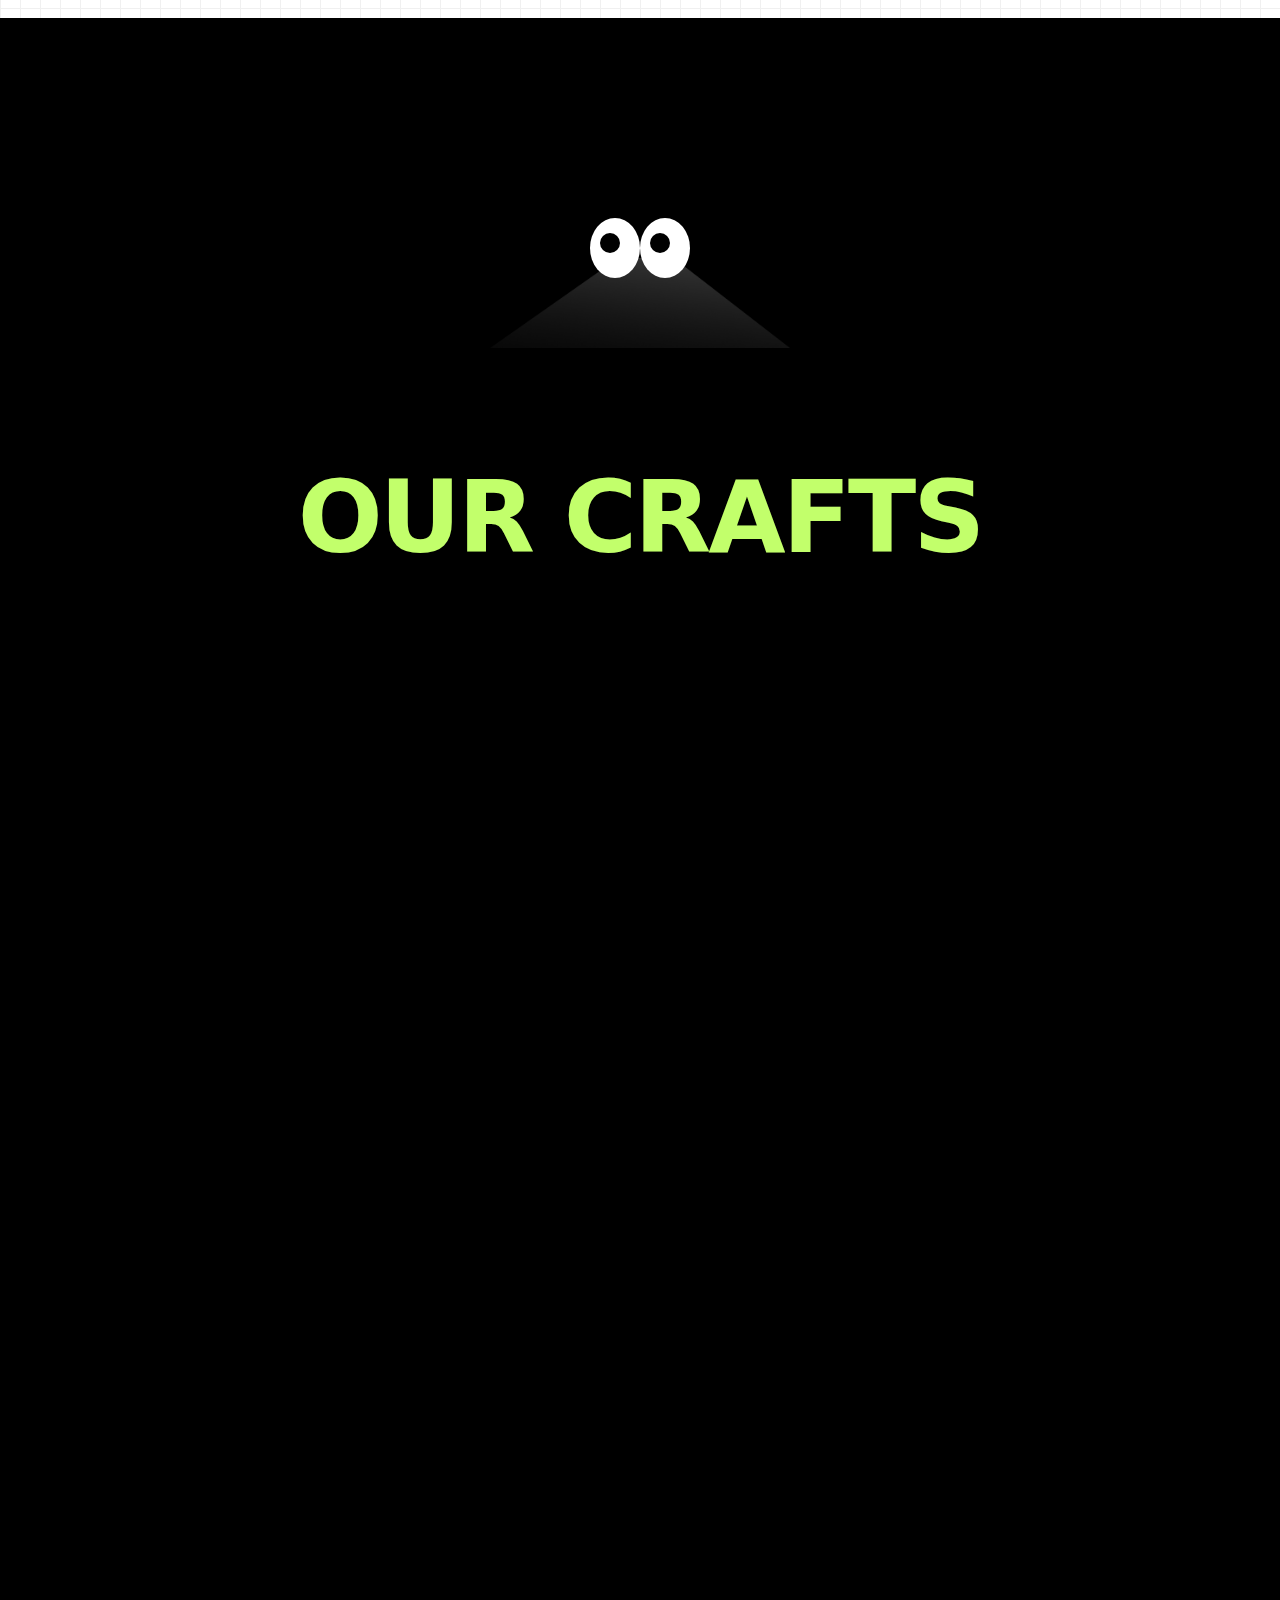
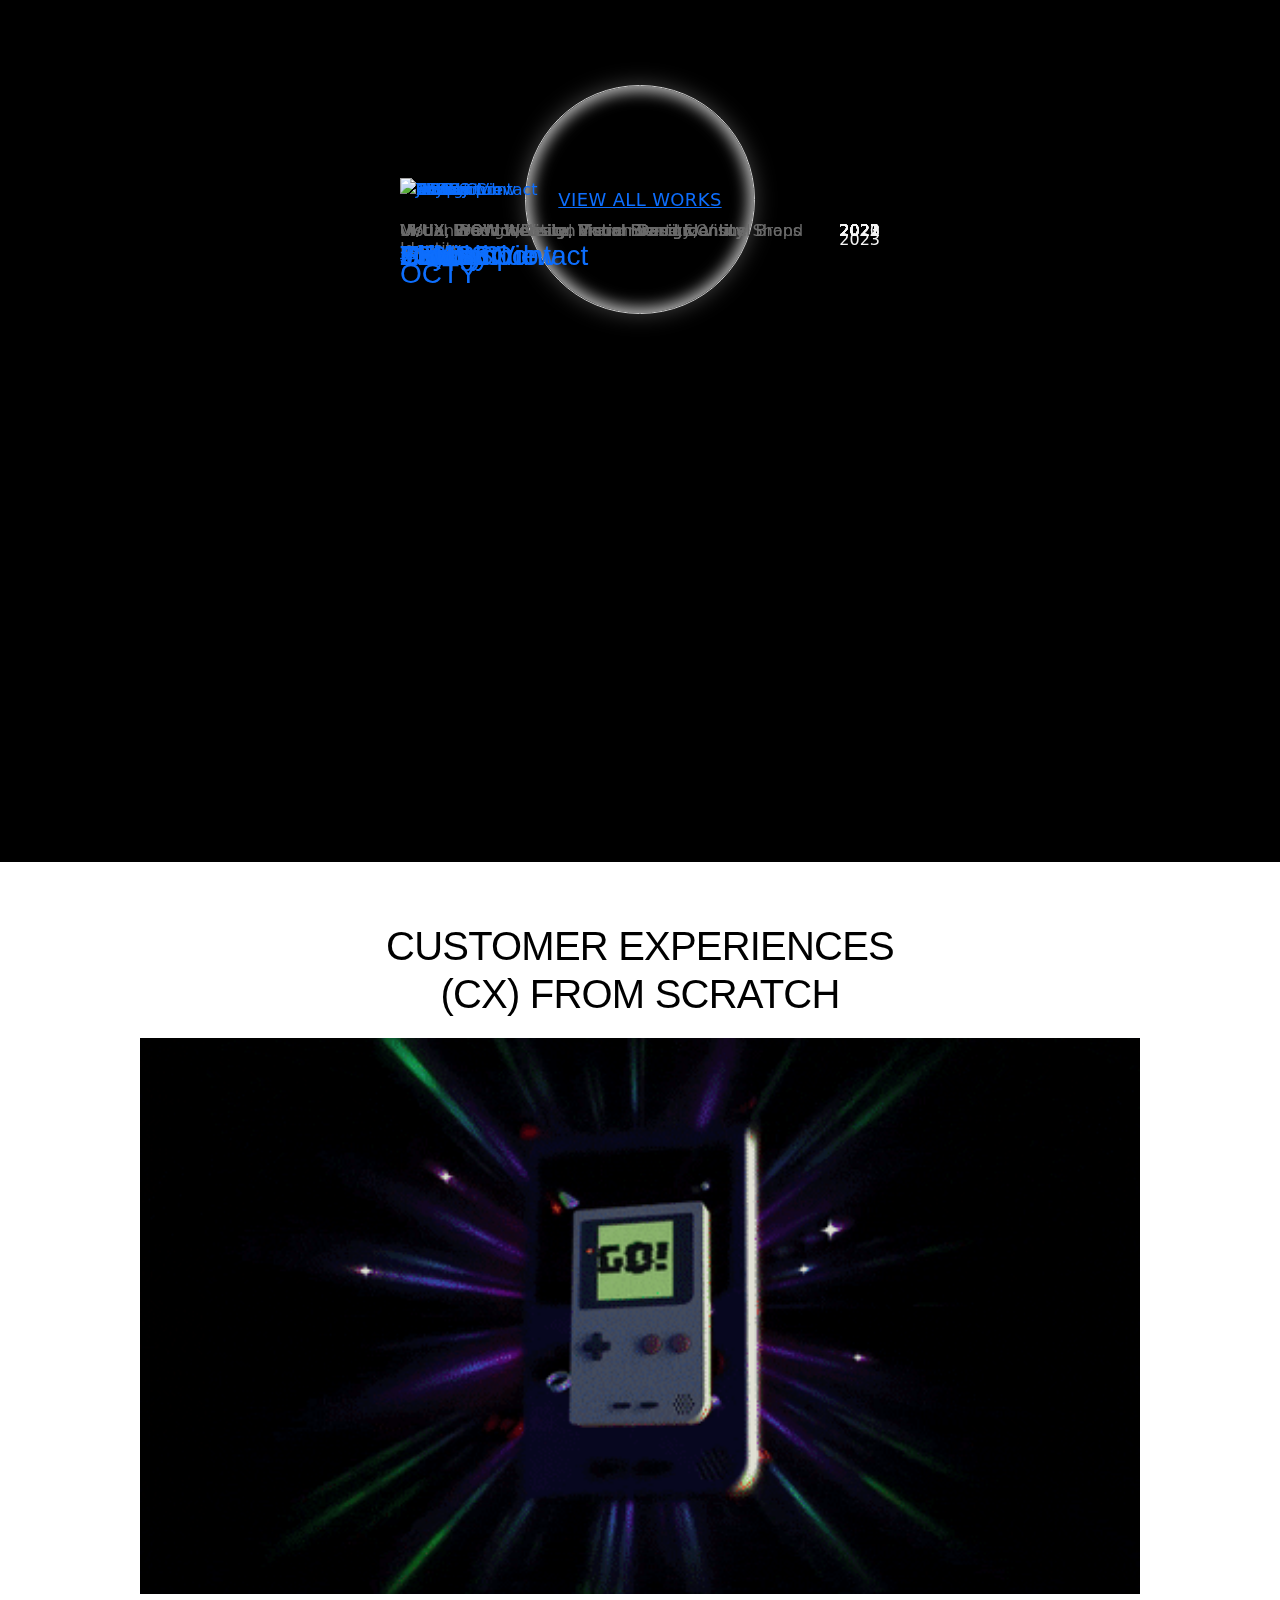
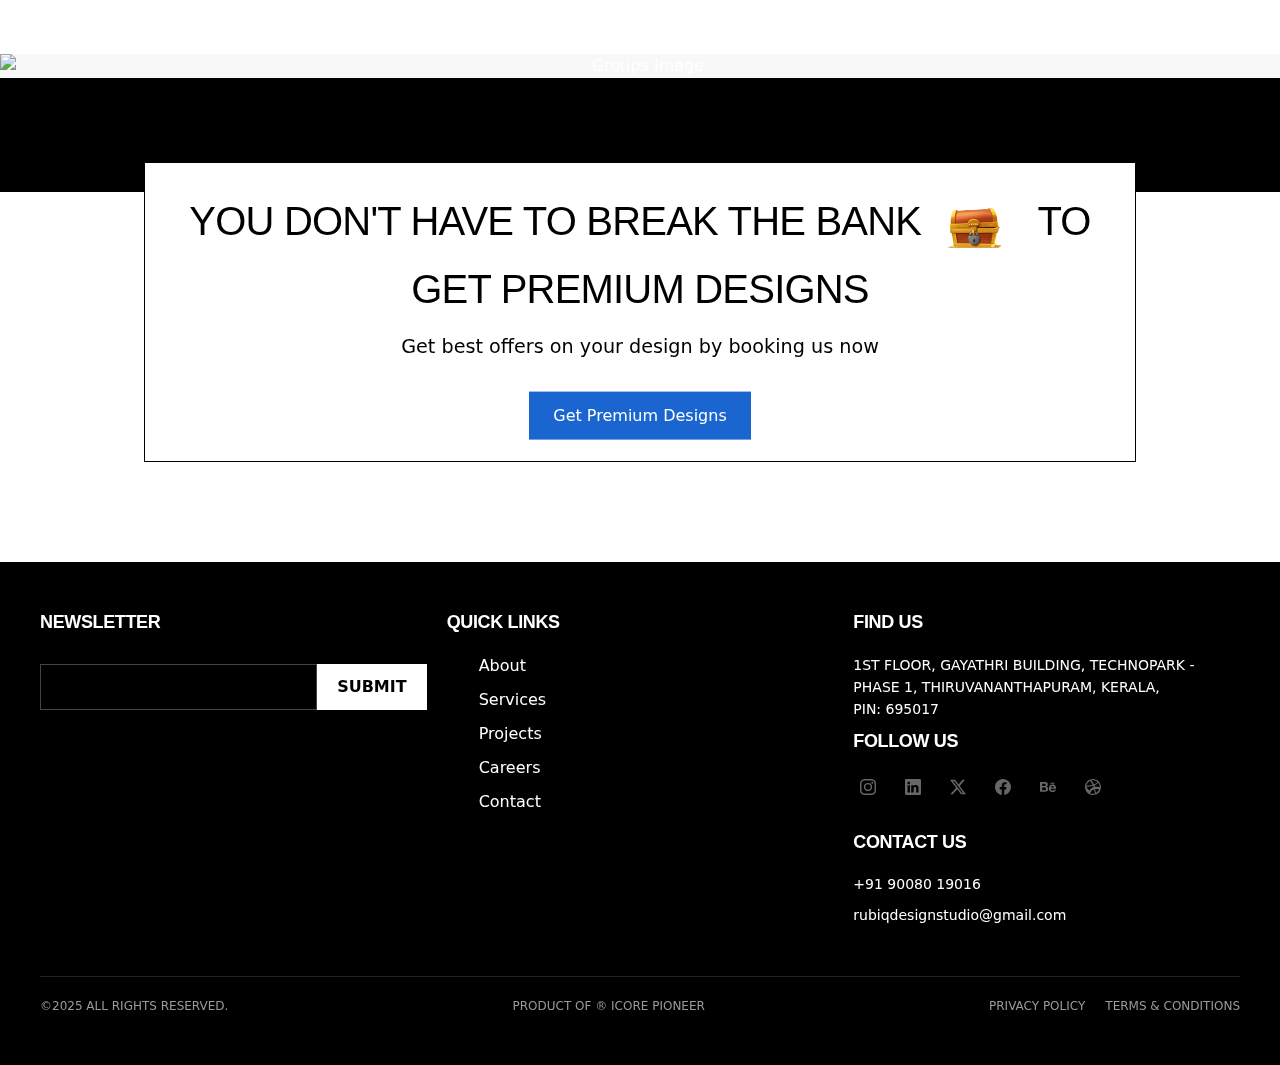
==== commit 996f3bec: "Update index.html" ====
--- a/index.html
+++ b/index.html
@@ -378,152 +378,218 @@
                       <a href="#" class="cta-button btn btn-outline-light mt-4" style="position: fixed; bottom: 20px; right: 20px; z-index: 1000; padding: 15px 30px; box-shadow: 0 4px 8px rgba(0,0,0,0.2); background-color: black; border: 2px solid rgb(255, 255, 255);">Let's Talk</a>
     
                       </style>    
-    
-                      <!-- Design Philosophy Section -->
-    <section  class="design-philosophy bg-light text-dark py-5" style="background: url('assets/images/Group 1410136454.png') no-repeat center center; background-size: cover; height: 100vh;">
-        <div class="container">
-            <div class="content text-center">
-                <div class="brand-statement">
-                    <span>WE</span> <span>DON'T</span> <span>JUST</span> <span>DESIGN.</span> 
-                    <span>WE</span> <span>TRANSFORM.</span><br>
-                    <span>WE</span> <span>FUSE</span> <span>CREATIVITY</span> <span>WITH</span> <span>STRATEGY</span> <span>TO</span><br>
-                    <span>MAKE</span> <span>BRANDS</span> <span>GROW.</span>
-                </div>
-            </div>
-            <img src="assets/images/Frame.png" alt="Design Logo" class="design-logo img-fluid punch">
-            <img src="assets/images/Group 1410136455 (2).png" alt="Top Design Logo" class="top-design-logo img-fluid single-blink">
-            <img src="assets/images/Group 143726194.png" alt="Sign" class="sign-logo img-fluid sign-animation">
-        </div>
-    </section>
-
-    <style>
-        .design-philosophy {
-            background-color: #ffffff;
-            background-size: 30px 30px;
-            color: #333;
-            line-height: 1.6;
-            padding: 100px 20px;
-            text-align: left;
-            position: relative;
-            min-height: 100vh;
-            width: 100%;
-        }
-
-        .container {
-            max-width: 1200px;
-            margin: 0 auto;
-            padding: 212px 20px;
-        }
-
-        .content {
-            display: flex;
-            flex-direction: column;
-            gap: 30px;
-            max-width: 800px;
-            margin: 0 auto;
-        }
-
-        .brand-statement {
-            font-family: "Montserrat Medium";
-            font-size: 1.8rem;
-            color: #666;
-            max-width: 700px;
-            text-align: center;
-            transform: scale(0.94);
-        }
-
-        .brand-statement span {
-            display: inline-block;
-            opacity: 1;
-            color: #999;
-            transition: all 0.001s;
-        }
-
-        .brand-statement span.visible {
-            opacity: 1;
-            color: #000;
-            font-weight: bold;
-        }
-
-        .brand-statement span.fade {
-            opacity: 1;
-            color: #999;
-        }
-
-        .design-logo {
-            position: absolute;
-            bottom: 162px;
-            right: 491px;
-            width: 150px;
-            height: 150px;
-            animation: punch 1.5s ease-out forwards;
-            animation-delay: 0s;
-        }
-
-        .top-design-logo {
-            position: absolute;
-            bottom: 160px;
-            right: 503px;
-            width: 170px;
-            height: 170px;
-            animation: single-blink 2s forwards;
-            animation-delay: 0.5s;
-        }
-
-        .sign-logo {
-            position: absolute;
-            bottom: 94px;
-            right: 490px;
-            width: 90px;
-            height: 90px;
-            animation: typing 3s steps(30) forwards;
-            animation-delay: 1.5s;
-        }
-
-        @keyframes single-blink {
-            0% { opacity: 0; }
-            100% { opacity: 1; }
-        }
-
-        @keyframes punch {
-            0% { transform: scale(1) rotate(0deg); }
-            100% { transform: scale(1.15) rotate(-15deg); }
-        }
-
-        @keyframes typing {
-            0% { clip-path: inset(0 100% 0 0); }
-            100% { clip-path: inset(0 0 0 0); }
-        }
-    </style>    
-
-    <script>
-        document.addEventListener('DOMContentLoaded', function() {
-            const spans = document.querySelectorAll('.brand-statement span');
-            let lastScrollTop = 0;
-
-            window.addEventListener('scroll', function() {
-                const st = window.pageYOffset || document.documentElement.scrollTop;
-                const scrollDirection = st > lastScrollTop ? 'down' : 'up';
-                const scrollPercent = (st / (document.documentElement.scrollHeight - window.innerHeight)) * 100;
-
-                spans.forEach((span, index) => {
-                    const threshold = (index / spans.length) * 15; // Reduced threshold for even faster highlighting
+                            <!-- Design Philosophy Section -->
+          <section  class="design-philosophy bg-light text-dark py-5" style="background: url('assets/images/Group 1410136454.png') no-repeat center center; background-size: cover; height: 100vh;">
+              <div class="container">
+                  <div class="content text-center">
+                      <div class="brand-statement">
+                          <span>WE</span> <span>DON'T</span> <span>JUST</span> <span>DESIGN.</span> 
+                          <span>WE</span> <span>TRANSFORM.</span><br>
+                          <span>WE</span> <span>FUSE</span> <span>CREATIVITY</span> <span>WITH</span> <span>STRATEGY</span> <span>TO</span><br>
+                          <span>MAKE</span> <span>BRANDS</span> <span>GROW.</span>
+                      </div>
+                  </div>
+                  <img src="assets/images/Frame.png" alt="Design Logo" class="design-logo img-fluid punch">
+                  <img src="assets/images/Group 1410136455 (2).png" alt="Top Design Logo" class="top-design-logo img-fluid single-blink">
+                  <img src="assets/images/Group 143726194.png" alt="Sign" class="sign-logo img-fluid sign-animation">
+              </div>
+          </section>
+
+          <style>
+              .design-philosophy {
+                  background-color: #ffffff;
+                  background-size: 30px 30px;
+                  color: #333;
+                  line-height: 1.6;
+                  padding: 100px 20px;
+                  text-align: left;
+                  position: relative;
+                  min-height: 100vh;
+                  width: 100%;
+              }
+
+              .container {
+                  max-width: 1200px;
+                  margin: 0 auto;
+                  padding: 212px 20px;
+              }
+
+              .content {
+                  display: flex;
+                  flex-direction: column;
+                  gap: 30px;
+                  max-width: 800px;
+                  margin: 0 auto;
+              }
+
+              .brand-statement {
+                  font-family: "Montserrat Medium";
+                  font-size: 1.8rem;
+                  color: #666;
+                  max-width: 700px;
+                  text-align: center;
+                  transform: scale(0.94);
+              }
+
+              .brand-statement span {
+                  display: inline-block;
+                  opacity: 1;
+                  color: #999;
+                  transition: all 0.001s;
+              }
+
+              .brand-statement span.visible {
+                  opacity: 1;
+                  color: #000;
+                  font-weight: bold;
+              }
+
+              .brand-statement span.fade {
+                  opacity: 1;
+                  color: #999;
+              }
+
+              .design-logo {
+                  position: absolute;
+                  bottom: 162px;
+                  right: 491px;
+                  width: 150px;
+                  height: 150px;
+                  animation: punch 1.5s ease-out forwards;
+                  animation-delay: 0s;
+              }
+
+              .top-design-logo {
+                  position: absolute;
+                  bottom: 160px;
+                  right: 503px;
+                  width: 170px;
+                  height: 170px;
+                  animation: single-blink 2s forwards;
+                  animation-delay: 0.5s;
+              }
+
+              .sign-logo {
+                  position: absolute;
+                  bottom: 94px;
+                  right: 490px;
+                  width: 90px;
+                  height: 90px;
+                  animation: typing 3s steps(30) forwards;
+                  animation-delay: 1.5s;
+              }
+
+              @keyframes single-blink {
+                  0% { opacity: 0; }
+                  100% { opacity: 1; }
+              }
+
+              @keyframes punch {
+                  0% { transform: scale(1) rotate(0deg); }
+                  100% { transform: scale(1.15) rotate(-15deg); }
+              }
+
+              @keyframes typing {
+                  0% { clip-path: inset(0 100% 0 0); }
+                  100% { clip-path: inset(0 0 0 0); }
+              }
+
+              @media screen and (max-width: 768px) {
+                  .container {
+                      /* padding: 100px 15px; */
+                  }
+
+                  .brand-statement {
+                      font-size: 1.5rem;
+                      padding: 0 10px;
+                  }
+
+                  .design-logo, .top-design-logo, .sign-logo {
+                      position: relative;
+                      bottom: auto;
+                      right: auto;
+                      display: block;
+                      margin: 20px auto;
+                      width: 100px;
+                      height: 100px;
+                  }
+
+                  .top-design-logo {
+                      width: 120px;
+                      height: 120px;
+                  }
+
+                  .sign-logo {
+                      width: 60px;
+                      height: 60px;
+                  }
+              }
+
+              @media screen and (max-width: 480px) {
+                .container {
+                      padding: 220px 15px;
+                  }
+
+                  .brand-statement {
+                      font-size: 1.5rem;
+                      padding: 0 10px;
+                  }
+
+                  .design-logo, .top-design-logo, .sign-logo {
+                      position: relative;
+                      bottom: -10px;
+                      right: -107px;
+                      display: block;
+                      margin: 20px auto;
+                      width: 100px;
+                      height: 100px;
+                  }
+
+                  .top-design-logo {
+                      width: 120px;
+                      height: 120px;
+                      top: -130px;
+                      left: 94px;
+                  }
+
+                  .sign-logo {
+                      width: 60px;
+                      height: 60px;
+                      top: -160px;
+                      left: 115px;
+                  }
+              }
+              
+          </style>    
+
+          <script>
+              document.addEventListener('DOMContentLoaded', function() {
+                  const spans = document.querySelectorAll('.brand-statement span');
+                  let lastScrollTop = 0;
+
+                  window.addEventListener('scroll', function() {
+                      const st = window.pageYOffset || document.documentElement.scrollTop;
+                      const scrollDirection = st > lastScrollTop ? 'down' : 'up';
+                      const scrollPercent = (st / (document.documentElement.scrollHeight - window.innerHeight)) * 100;
+
+                      spans.forEach((span, index) => {
+                          const threshold = (index / spans.length) * 15; // Reduced threshold for even faster highlighting
                     
-                    if (scrollDirection === 'down') {
-                        if (scrollPercent > threshold) {
-                            span.classList.add('visible');
-                        }
-                    } else {
-                        if (scrollPercent < threshold) {
-                            span.classList.remove('visible');
-                        }
-                    }
-                });
-
-                lastScrollTop = st <= 0 ? 0 : st;
-            });
-        });
-    </script>
+                          if (scrollDirection === 'down') {
+                              if (scrollPercent > threshold) {
+                                  span.classList.add('visible');
+                              }
+                          } else {
+                              if (scrollPercent < threshold) {
+                                  span.classList.remove('visible');
+                              }
+                          }
+                      });
+
+                      lastScrollTop = st <= 0 ? 0 : st;
+                  });
+              });
+          </script>
     <!-- Services Section -->    
     
     
@@ -782,6 +848,14 @@
         }
         
         @media (max-width: 768px) {
+            .services {
+                padding: 40px 0;
+            }
+            
+            .services-container {
+                padding: 0 20px;
+            }
+            
             .services-content {
                 flex-direction: column;
             }
@@ -796,17 +870,56 @@
             }
             
             .section-title {
-                font-size: 3.5rem;
+                font-size: 2.5rem;
+                padding-top: 100px;
+                text-align: center;
             }
             
             .logo-container {
-                top: -100px;
+                top: -80px;
+                width: 150px;
+                height: 150px;
+            }
+            
+            .service-item h3 {
+                font-size: 1.2rem;
+            }
+            
+            .featured-image {
+                right: 0;
+            }
+            
+            .background-pattern {
+                width: 150px;
+                height: 150px;
+                bottom: -25px;
+                right: -25px;
+            }
+            
+            .arrow-icon {
+                width: 30px;
+                height: 30px;
+                opacity: 1;
+            }
+        }
+        
+        @media (max-width: 480px) {
+            .section-title {
+                font-size: 2rem;
+            }
+            
+            .logo-container {
+                width: 120px;
+                height: 120px;
+            }
+            
+            .service-item h3 {
+                font-size: 1rem;
             }
         }
     </style>
 <!-- Comparison Section -->
  
-
 <section class="comparison-section">
     <div class="bg-pattern"></div>
     
@@ -834,7 +947,6 @@
         const slider = document.querySelector('.img-slider');
         const beforeImage = document.querySelector('.img-before');
         
-        // Set initial position to middle (50%)
         let position = 50;
         updatePosition(position);
         
@@ -884,12 +996,11 @@
         color: #fff;
         font-family: Arial, sans-serif;
         min-height: 100vh;
-        /* Removed fixed height and overflow to allow vertical scrolling */
         display: flex;
         justify-content: center;
         align-items: center;
         position: relative;
-        padding: 60px 0;
+        padding: 60px 20px;
       }
       
       .bg-pattern {
@@ -921,7 +1032,7 @@
         display: flex;
         flex-direction: column;
         align-items: center;
-        width: 90%;
+        width: 100%;
         max-width: 1200px;
         z-index: 1;
       }
@@ -978,10 +1089,12 @@
         object-fit: cover;
         pointer-events: none;
       }
+      
       .img-before {
         clip-path: polygon(0 0, var(--position) 0, var(--position) 100%, 0 100%);
         z-index: 2;
       }
+      
       .img-slider {
         position: absolute;
         top: 0;
@@ -994,7 +1107,6 @@
         z-index: 3;
       }
         
-      /* Modified Slider Button */
       .slider-btn {
         position: absolute;
         top: 50%;
@@ -1011,14 +1123,69 @@
         box-shadow: 0 4px 8px rgba(0,0,0,0.2);
         cursor: ew-resize;
       }
+      
       .slider-btn::before {
         content: '⇔';
         font-size: 18px;
         color: #000;
       }
+
+      @media (max-width: 768px) {
+        .heading {
+          font-size: 1.8rem;
+        }
+        
+        .icon-plus {
+          font-size: 2rem;
+        }
+        
+        .img-comparison {
+          height: 350px;
+        }
+        
+        .slider-btn {
+          width: 30px;
+          height: 30px;
+        }
+        
+        .slider-btn::before {
+          font-size: 14px;
+        }
+      }
+
+      @media (max-width: 480px) {
+        .comparison-section {
+          padding: 40px 10px;
+        }
+        
+        .heading {
+          font-size: 1.2rem;
+        }
+        
+        .heading-row {
+          padding: 0 10px;
+          margin-bottom: 15px;
+        }
+        
+        .icon-plus {
+          font-size: 1.5rem;
+        }
+        
+        .img-comparison {
+          height: 250px;
+        }
+        
+        .slider-btn {
+          width: 25px;
+          height: 25px;
+        }
+        
+        .slider-btn::before {
+          font-size: 12px;
+        }
+      }
     </style>
 </section>
-
 <style>
     .concept {
         background-color: #ffffff;
@@ -1138,7 +1305,7 @@
         margin-bottom: 20px;
       }
       
-      .section-title {
+      .trick-title {
         font-size: 3.5rem;
         font-weight: 700;
         margin-bottom: 30px;
@@ -1152,12 +1319,59 @@
         max-width: 500px;
       }
       
-      .slide:nth-child(2) .section-title {
+      .slide:nth-child(2) .trick-title {
         color: #999;
       }
       
       .slide:nth-child(2) .section-text {
         color: #aaa;
+      }
+
+      @media (max-width: 768px) {
+        .concept {
+          height: auto;
+          scroll-snap-type: none;
+        }
+
+        .container2 {
+          flex-direction: column;
+          height: auto;
+        }
+
+        .logo-section2 {
+          width: 100%;
+          padding: 30px 20px;
+        }
+
+        .content-section {
+          width: 100%;
+          padding: 0 20px;
+        }
+
+        .slider-container {
+          height: auto;
+          overflow-y: visible;
+        }
+
+        .slide {
+          height: auto;
+          scroll-snap-align: none;
+          align-items: flex-start;
+          padding: 20px 0;
+        }
+
+        .slide::before,
+        .slide::after {
+          display: none;
+        }
+
+        .section-text {
+          text-align: left;
+        }
+
+        .arrow2 {
+          display: none;
+        }
       }
     </style>
 
@@ -1184,31 +1398,25 @@
         <div class="slider-container">
           <div class="slide">
             <div class="section-number">01</div>
-            <h2 class="section-title">CONCEPT</h2>
-            <p class="section-text">THIS IS WHERE THE SPARKS FLY. OUR TEAM CRAFTS BOLD, ORIGINAL IDEAS TO BRING YOUR BRAND TO LIFE.</p>
-          </div>
-          
-          <div class="slide">
-            <div class="section-number">01</div>
-            <h2 class="section-title">CONCEPT</h2>
+            <h2 class="trick-title">CONCEPT</h2>
             <p class="section-text">THIS IS WHERE THE SPARKS FLY. OUR TEAM CRAFTS BOLD, ORIGINAL IDEAS TO BRING YOUR BRAND TO LIFE.</p>
           </div>
           
           <div class="slide">
             <div class="section-number">02</div>
-            <h2 class="section-title">DESIGN</h2>
+            <h2 class="trick-title">DESIGN</h2>
             <p class="section-text">WITH THE CONCEPT AS OUR FOUNDATION, WE CRAFT VISUALLY STRIKING DESIGNS THAT COMMUNICATE YOUR MESSAGE EFFECTIVELY.</p>
           </div>
           
           <div class="slide">
             <div class="section-number">03</div>
-            <h2 class="section-title">DEVELOP</h2>
+            <h2 class="trick-title">DEVELOP</h2>
             <p class="section-text">OUR TECHNICAL EXPERTS BRING THE DESIGNS TO LIFE WITH CLEAN CODE AND FLAWLESS EXECUTION.</p>
           </div>
           
           <div class="slide">
             <div class="section-number">04</div>
-            <h2 class="section-title">DELIVER</h2>
+            <h2 class="trick-title">DELIVER</h2>
             <p class="section-text">WE LAUNCH YOUR PROJECT WITH PRECISION, ENSURING EVERYTHING WORKS PERFECTLY ACROSS ALL PLATFORMS.</p>
           </div>
         </div>
@@ -1275,6 +1483,7 @@
       position: absolute;
       top: 15px;
       left: 10px;
+      transition: all 0.1s ease;
     }
     
     .title {
@@ -1291,10 +1500,6 @@
       left: 50%;
       transform: translateX(-50%);
       opacity: 1;
-    }
-    
-    .pupil {
-      animation: lookAround 5s infinite ease-in-out;
     }
 
     .fixed {
@@ -1325,15 +1530,26 @@
   </div>
   
   <script>
-
     document.addEventListener('DOMContentLoaded', function() {
       const title = document.querySelector('.title');
       const container = document.querySelector('.crafts-container');
+      const eyes = document.querySelectorAll('.eye');
       
-      const pupils = document.querySelectorAll('.pupil');
-      pupils.forEach(pupil => {
-        const randomDelay = Math.random() * 2;
-        pupil.style.animationDelay = `${randomDelay}s`;
+      document.addEventListener('mousemove', (e) => {
+        eyes.forEach(eye => {
+          const pupil = eye.querySelector('.pupil');
+          const rect = eye.getBoundingClientRect();
+          const eyeCenterX = rect.left + rect.width / 2;
+          const eyeCenterY = rect.top + rect.height / 2;
+          
+          const angle = Math.atan2(e.clientY - eyeCenterY, e.clientX - eyeCenterX);
+          const distance = Math.min(10, Math.hypot(e.clientX - eyeCenterX, e.clientY - eyeCenterY) / 15);
+          
+          const x = Math.cos(angle) * distance;
+          const y = Math.sin(angle) * distance;
+          
+          pupil.style.transform = `translate(${x}px, ${y}px)`;
+        });
       });
 
       let isFixed = false;
@@ -1364,9 +1580,7 @@
         }
       });
     });
-
-  </script>  <!-- work section  -->
-  
+  </script>  <!-- work section  -->  
   <div id="works" class="section cc--clipx cc--cases" style="background-color: #000;">
     <div class="container">
         <div class="cases-track">
@@ -3573,5 +3787,157 @@
 	}
 	// ]]>
 </script>
+<!-- Code injected by live-server -->
+<script>
+	// <![CDATA[  <-- For SVG support
+	if ('WebSocket' in window) {
+		(function () {
+			function refreshCSS() {
+				var sheets = [].slice.call(document.getElementsByTagName("link"));
+				var head = document.getElementsByTagName("head")[0];
+				for (var i = 0; i < sheets.length; ++i) {
+					var elem = sheets[i];
+					var parent = elem.parentElement || head;
+					parent.removeChild(elem);
+					var rel = elem.rel;
+					if (elem.href && typeof rel != "string" || rel.length == 0 || rel.toLowerCase() == "stylesheet") {
+						var url = elem.href.replace(/(&|\?)_cacheOverride=\d+/, '');
+						elem.href = url + (url.indexOf('?') >= 0 ? '&' : '?') + '_cacheOverride=' + (new Date().valueOf());
+					}
+					parent.appendChild(elem);
+				}
+			}
+			var protocol = window.location.protocol === 'http:' ? 'ws://' : 'wss://';
+			var address = protocol + window.location.host + window.location.pathname + '/ws';
+			var socket = new WebSocket(address);
+			socket.onmessage = function (msg) {
+				if (msg.data == 'reload') window.location.reload();
+				else if (msg.data == 'refreshcss') refreshCSS();
+			};
+			if (sessionStorage && !sessionStorage.getItem('IsThisFirstTime_Log_From_LiveServer')) {
+				console.log('Live reload enabled.');
+				sessionStorage.setItem('IsThisFirstTime_Log_From_LiveServer', true);
+			}
+		})();
+	}
+	else {
+		console.error('Upgrade your browser. This Browser is NOT supported WebSocket for Live-Reloading.');
+	}
+	// ]]>
+</script>
+<!-- Code injected by live-server -->
+<script>
+	// <![CDATA[  <-- For SVG support
+	if ('WebSocket' in window) {
+		(function () {
+			function refreshCSS() {
+				var sheets = [].slice.call(document.getElementsByTagName("link"));
+				var head = document.getElementsByTagName("head")[0];
+				for (var i = 0; i < sheets.length; ++i) {
+					var elem = sheets[i];
+					var parent = elem.parentElement || head;
+					parent.removeChild(elem);
+					var rel = elem.rel;
+					if (elem.href && typeof rel != "string" || rel.length == 0 || rel.toLowerCase() == "stylesheet") {
+						var url = elem.href.replace(/(&|\?)_cacheOverride=\d+/, '');
+						elem.href = url + (url.indexOf('?') >= 0 ? '&' : '?') + '_cacheOverride=' + (new Date().valueOf());
+					}
+					parent.appendChild(elem);
+				}
+			}
+			var protocol = window.location.protocol === 'http:' ? 'ws://' : 'wss://';
+			var address = protocol + window.location.host + window.location.pathname + '/ws';
+			var socket = new WebSocket(address);
+			socket.onmessage = function (msg) {
+				if (msg.data == 'reload') window.location.reload();
+				else if (msg.data == 'refreshcss') refreshCSS();
+			};
+			if (sessionStorage && !sessionStorage.getItem('IsThisFirstTime_Log_From_LiveServer')) {
+				console.log('Live reload enabled.');
+				sessionStorage.setItem('IsThisFirstTime_Log_From_LiveServer', true);
+			}
+		})();
+	}
+	else {
+		console.error('Upgrade your browser. This Browser is NOT supported WebSocket for Live-Reloading.');
+	}
+	// ]]>
+</script>
+<!-- Code injected by live-server -->
+<script>
+	// <![CDATA[  <-- For SVG support
+	if ('WebSocket' in window) {
+		(function () {
+			function refreshCSS() {
+				var sheets = [].slice.call(document.getElementsByTagName("link"));
+				var head = document.getElementsByTagName("head")[0];
+				for (var i = 0; i < sheets.length; ++i) {
+					var elem = sheets[i];
+					var parent = elem.parentElement || head;
+					parent.removeChild(elem);
+					var rel = elem.rel;
+					if (elem.href && typeof rel != "string" || rel.length == 0 || rel.toLowerCase() == "stylesheet") {
+						var url = elem.href.replace(/(&|\?)_cacheOverride=\d+/, '');
+						elem.href = url + (url.indexOf('?') >= 0 ? '&' : '?') + '_cacheOverride=' + (new Date().valueOf());
+					}
+					parent.appendChild(elem);
+				}
+			}
+			var protocol = window.location.protocol === 'http:' ? 'ws://' : 'wss://';
+			var address = protocol + window.location.host + window.location.pathname + '/ws';
+			var socket = new WebSocket(address);
+			socket.onmessage = function (msg) {
+				if (msg.data == 'reload') window.location.reload();
+				else if (msg.data == 'refreshcss') refreshCSS();
+			};
+			if (sessionStorage && !sessionStorage.getItem('IsThisFirstTime_Log_From_LiveServer')) {
+				console.log('Live reload enabled.');
+				sessionStorage.setItem('IsThisFirstTime_Log_From_LiveServer', true);
+			}
+		})();
+	}
+	else {
+		console.error('Upgrade your browser. This Browser is NOT supported WebSocket for Live-Reloading.');
+	}
+	// ]]>
+</script>
+<!-- Code injected by live-server -->
+<script>
+	// <![CDATA[  <-- For SVG support
+	if ('WebSocket' in window) {
+		(function () {
+			function refreshCSS() {
+				var sheets = [].slice.call(document.getElementsByTagName("link"));
+				var head = document.getElementsByTagName("head")[0];
+				for (var i = 0; i < sheets.length; ++i) {
+					var elem = sheets[i];
+					var parent = elem.parentElement || head;
+					parent.removeChild(elem);
+					var rel = elem.rel;
+					if (elem.href && typeof rel != "string" || rel.length == 0 || rel.toLowerCase() == "stylesheet") {
+						var url = elem.href.replace(/(&|\?)_cacheOverride=\d+/, '');
+						elem.href = url + (url.indexOf('?') >= 0 ? '&' : '?') + '_cacheOverride=' + (new Date().valueOf());
+					}
+					parent.appendChild(elem);
+				}
+			}
+			var protocol = window.location.protocol === 'http:' ? 'ws://' : 'wss://';
+			var address = protocol + window.location.host + window.location.pathname + '/ws';
+			var socket = new WebSocket(address);
+			socket.onmessage = function (msg) {
+				if (msg.data == 'reload') window.location.reload();
+				else if (msg.data == 'refreshcss') refreshCSS();
+			};
+			if (sessionStorage && !sessionStorage.getItem('IsThisFirstTime_Log_From_LiveServer')) {
+				console.log('Live reload enabled.');
+				sessionStorage.setItem('IsThisFirstTime_Log_From_LiveServer', true);
+			}
+		})();
+	}
+	else {
+		console.error('Upgrade your browser. This Browser is NOT supported WebSocket for Live-Reloading.');
+	}
+	// ]]>
+</script>
 </body>
 </html>
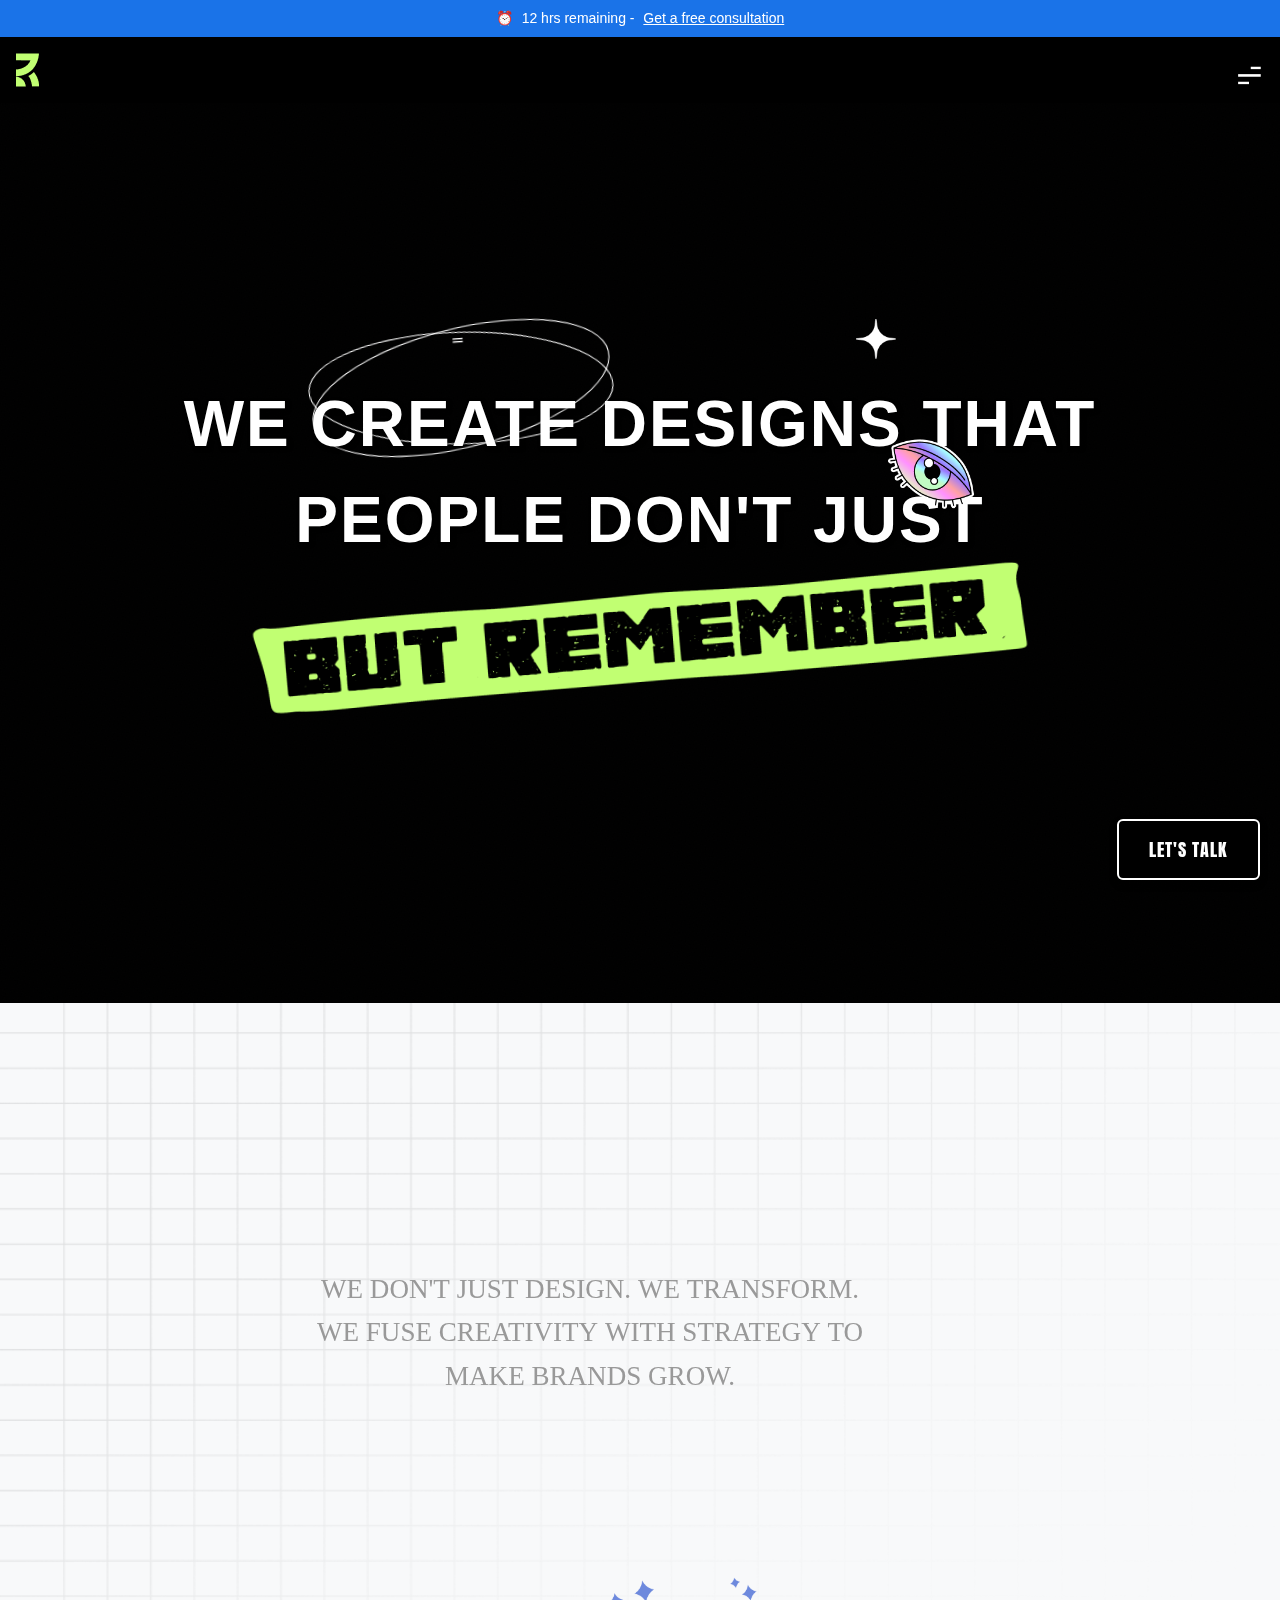
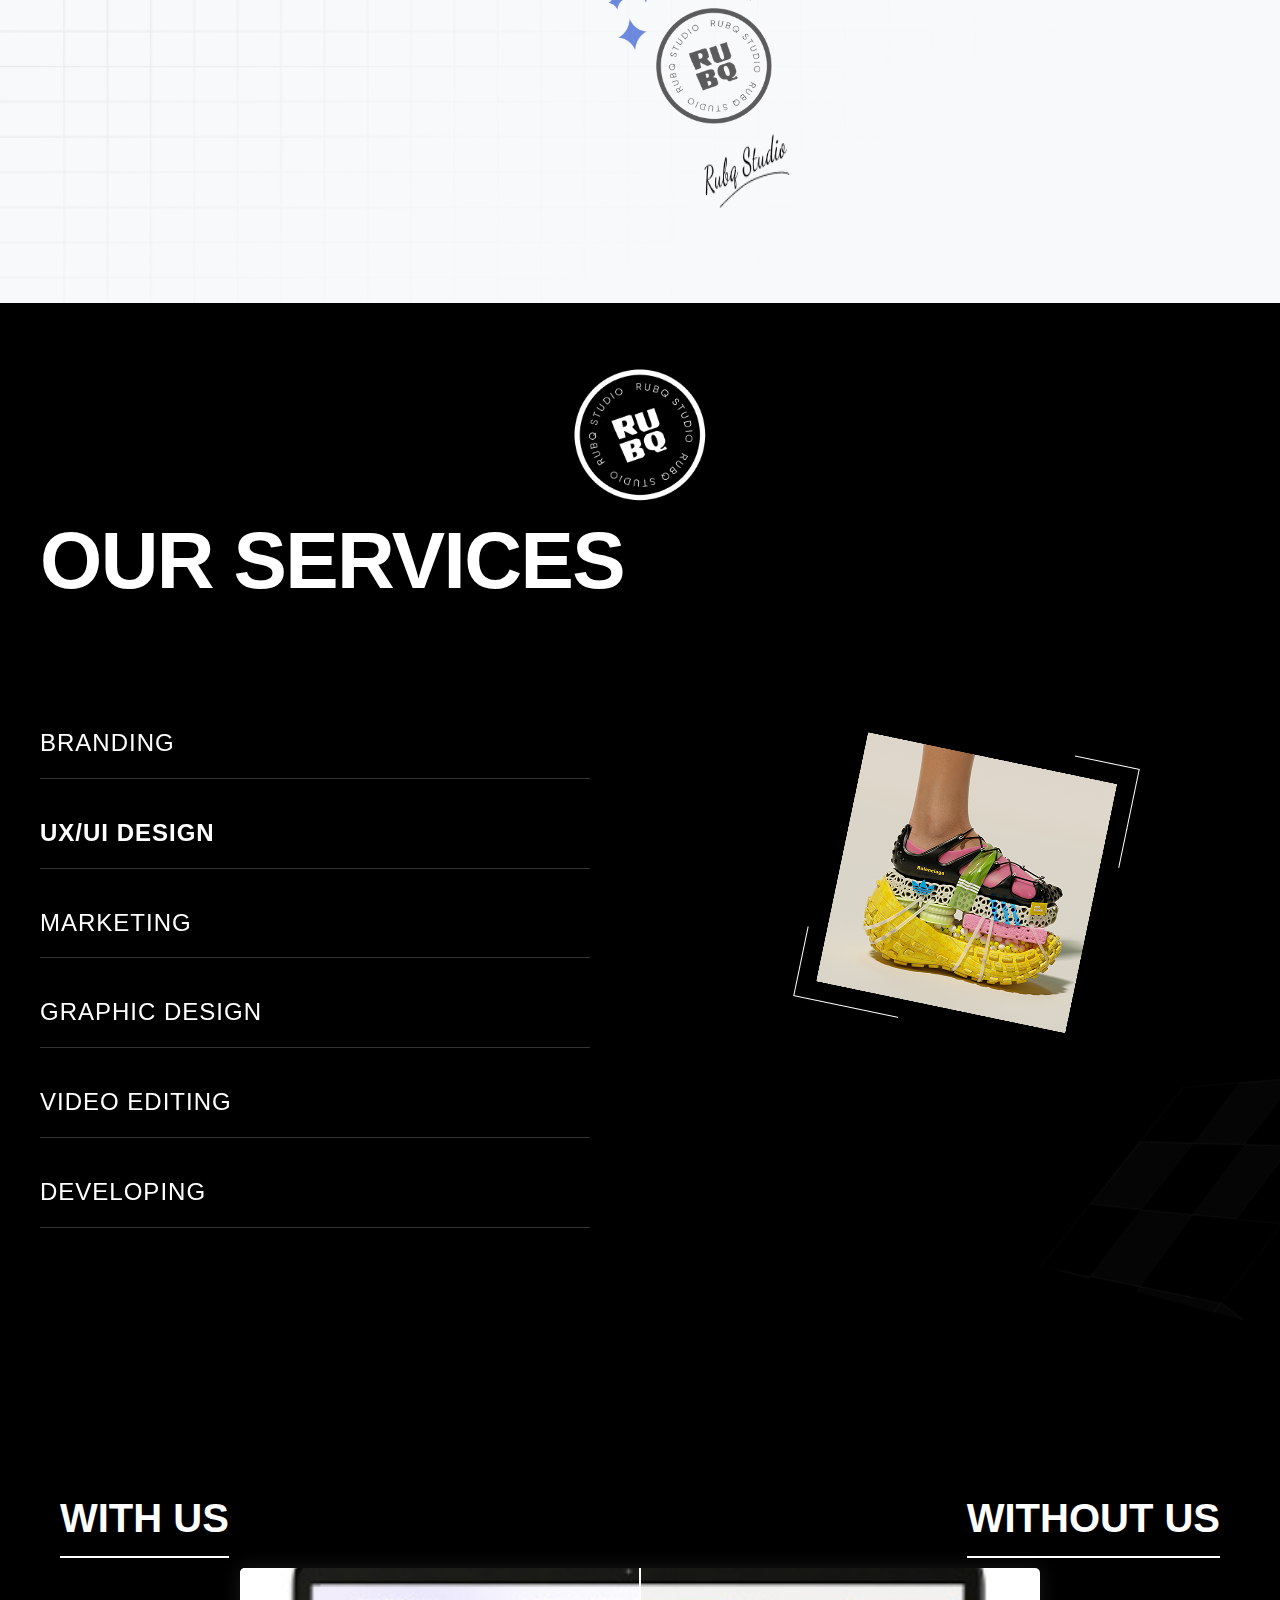
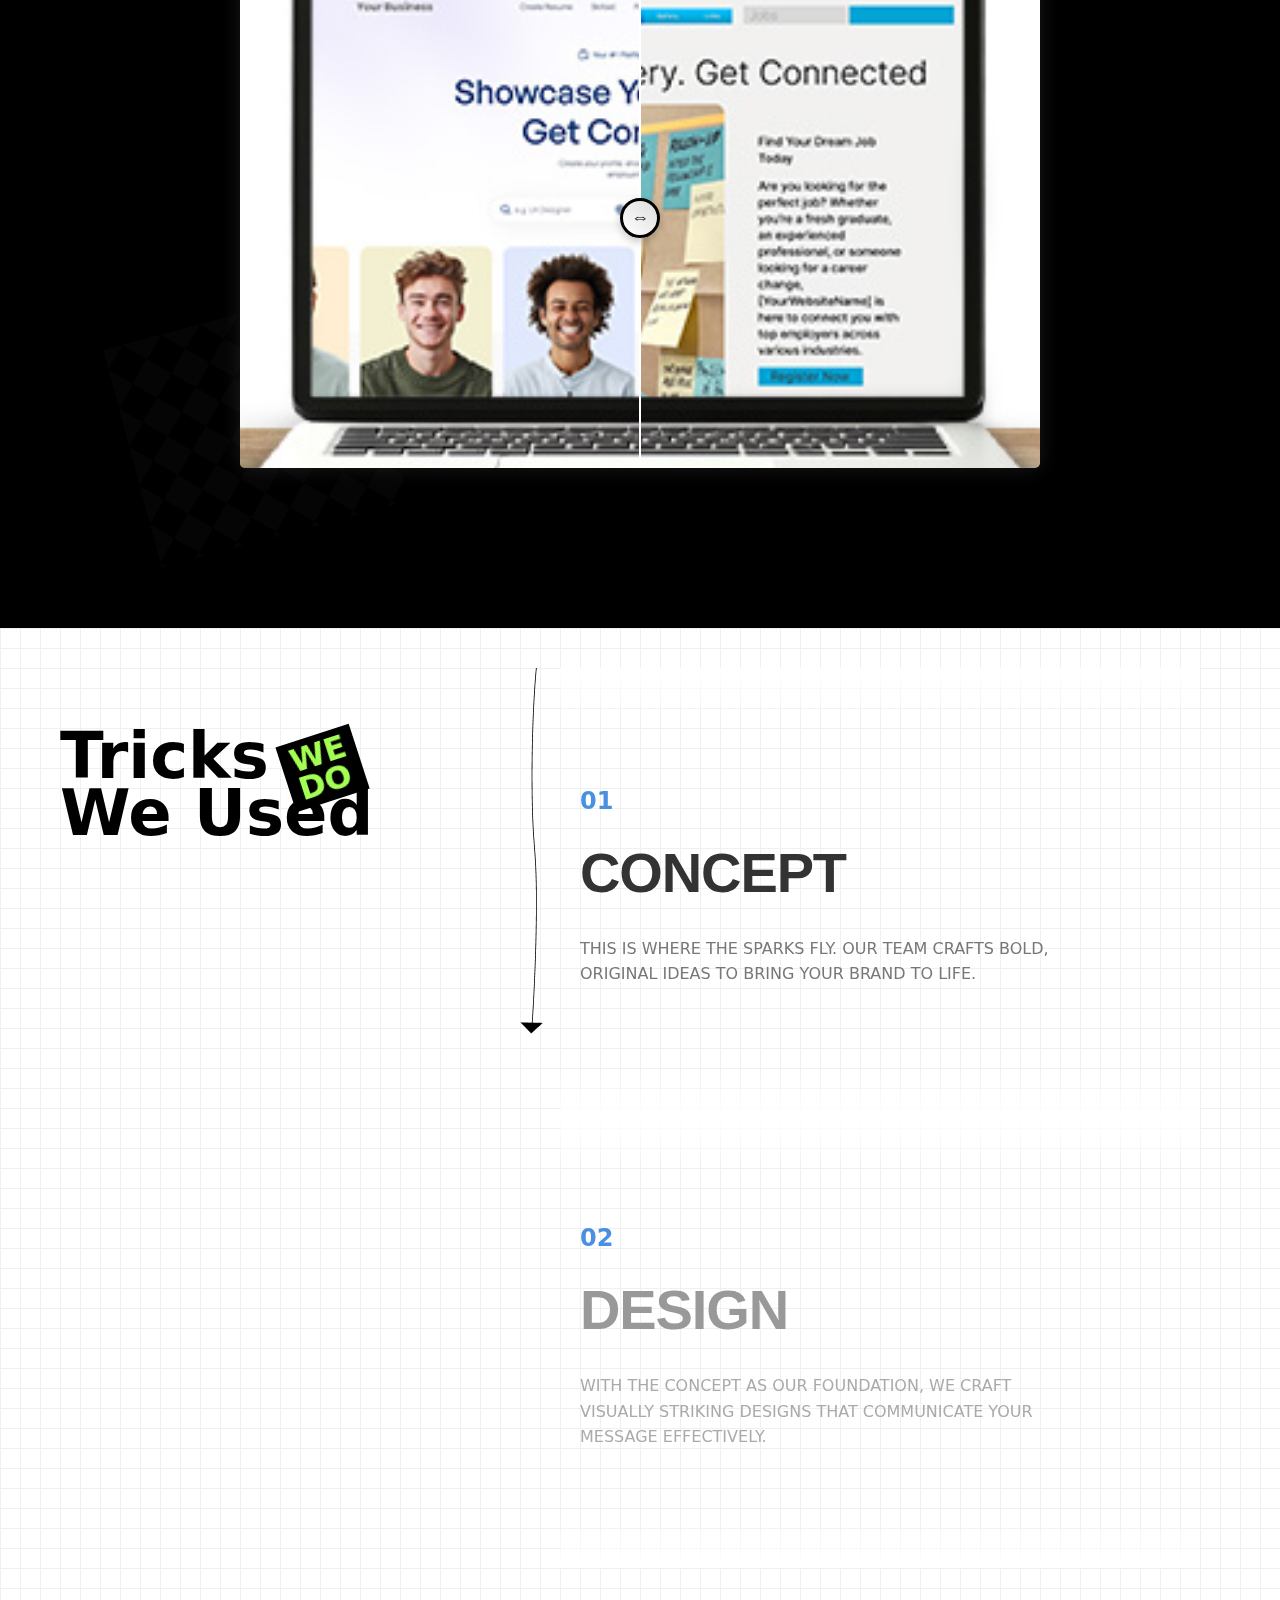
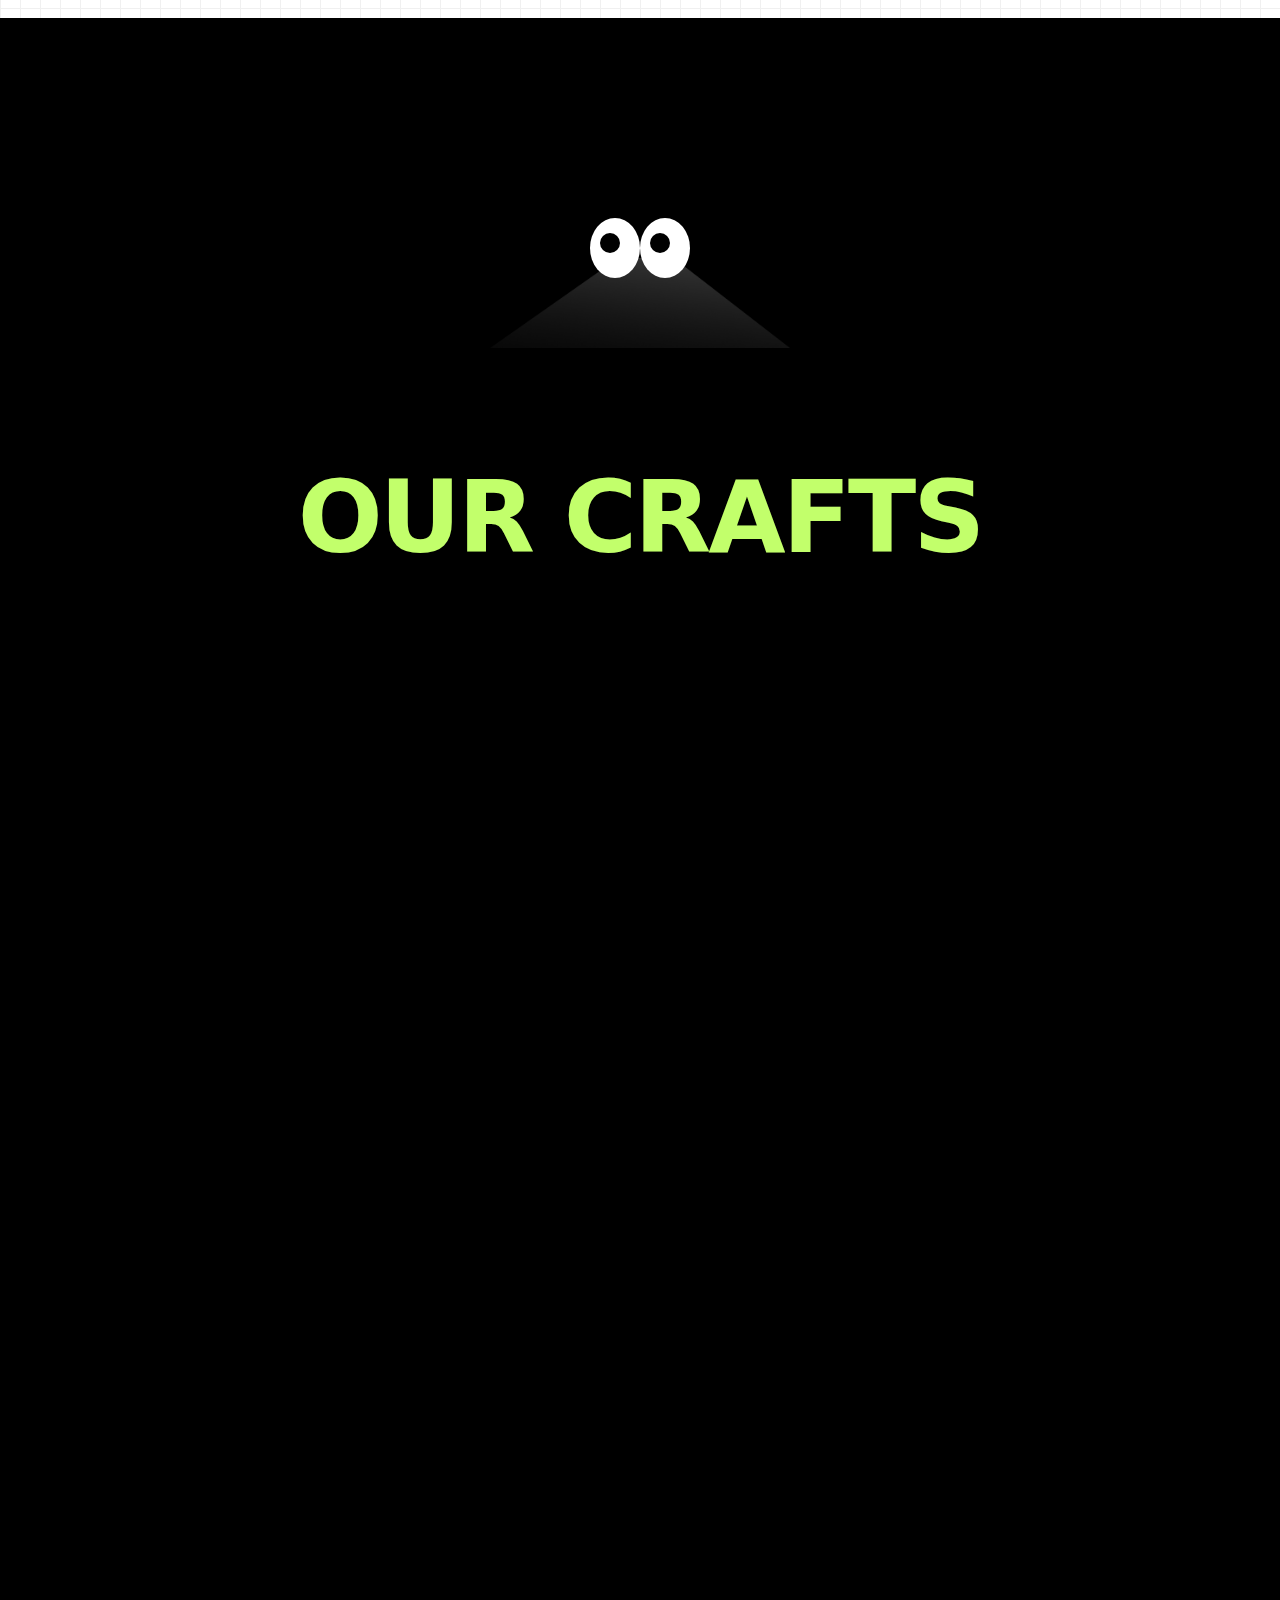
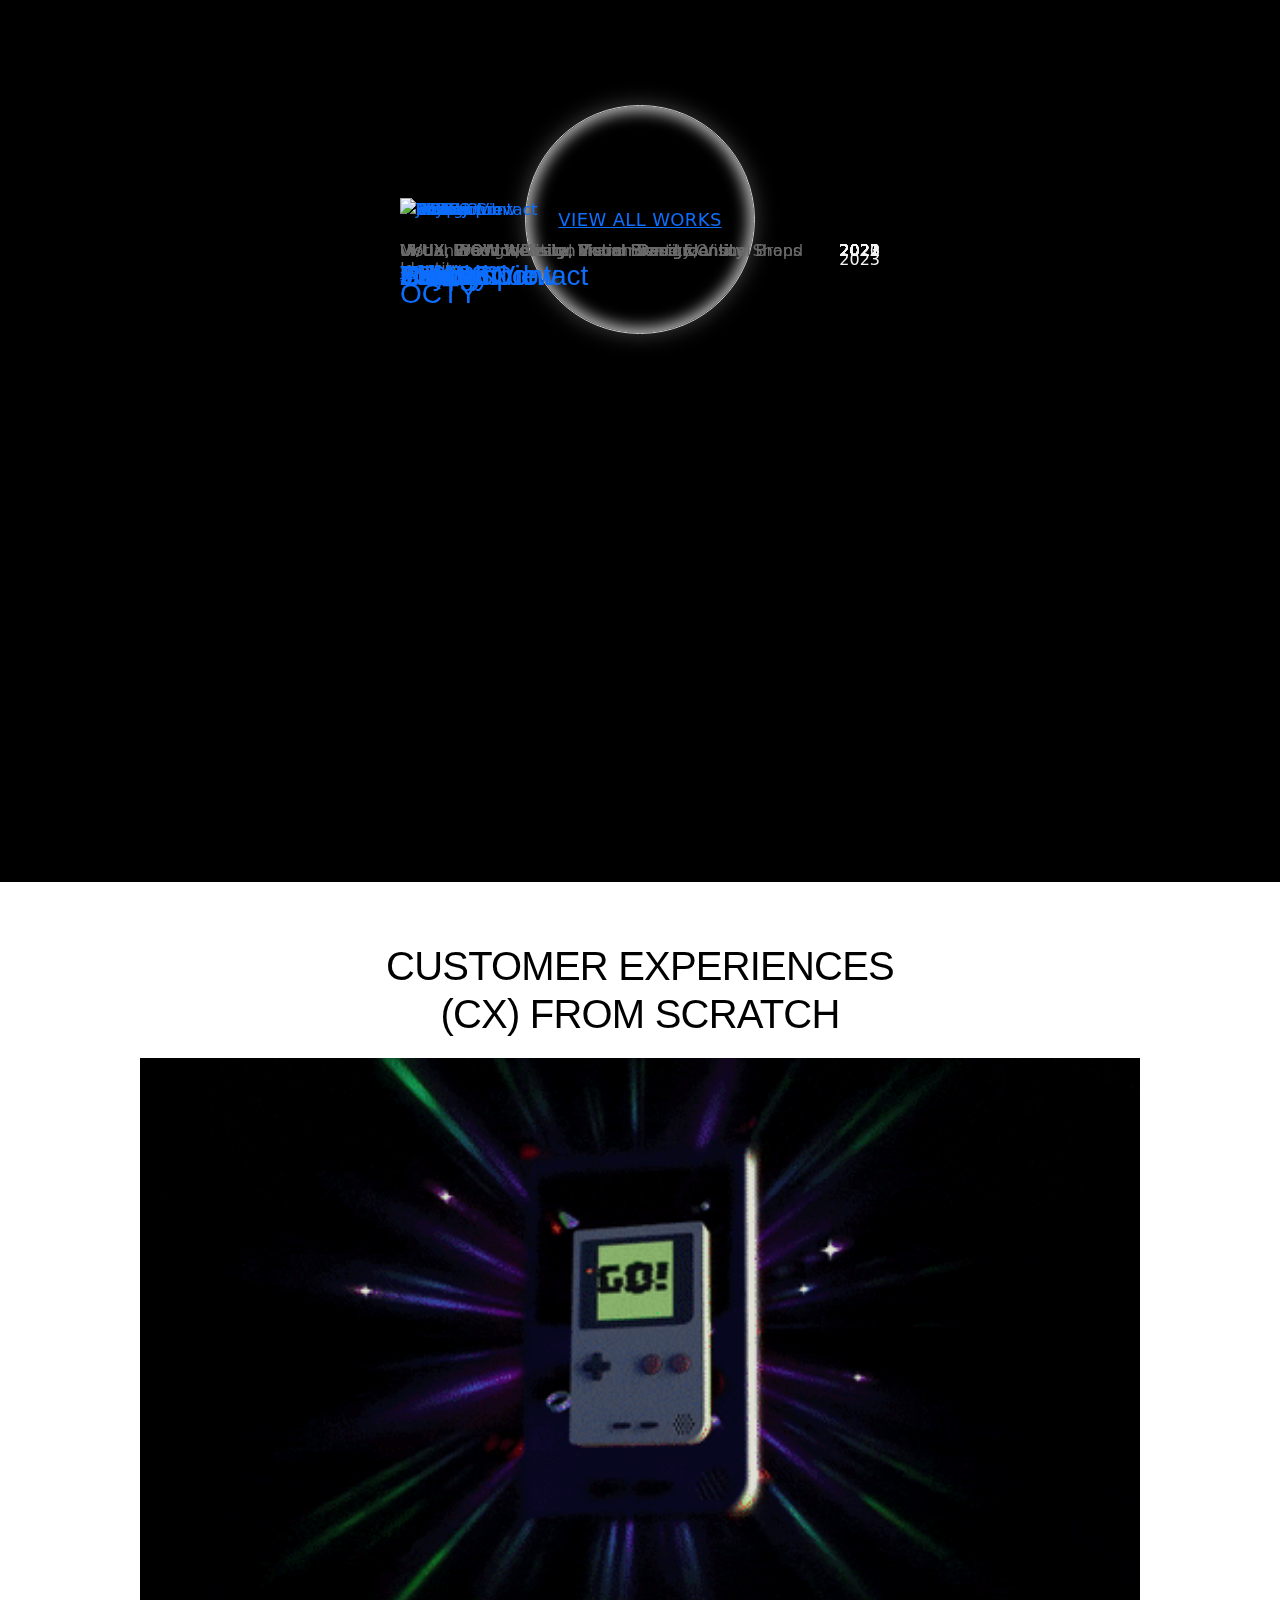
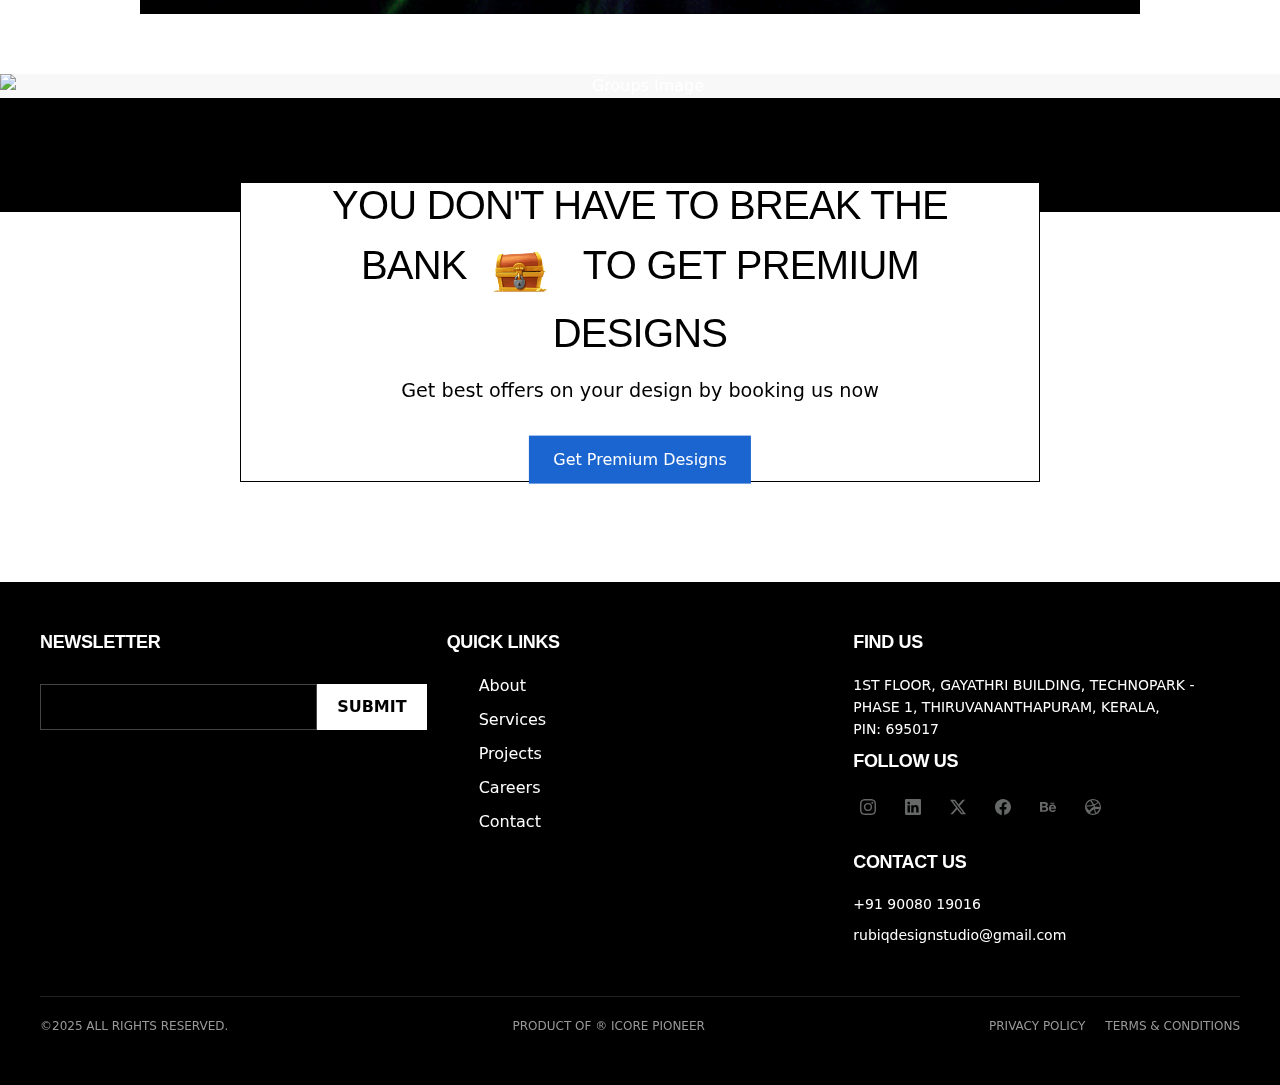
==== commit b2f80f8a: "Update index.html" ====
--- a/index.html
+++ b/index.html
@@ -527,7 +527,7 @@
 
               @media screen and (max-width: 480px) {
                 .container {
-                      padding: 220px 15px;
+                      padding: 0px 15px;
                   }
 
                   .brand-statement {
@@ -1509,6 +1509,12 @@
       width: 100%;
       z-index: 100;
     }
+
+    @media screen and (max-width: 768px) {
+      .crafts-container {
+        display: none;
+      }
+    }
   </style>
 
   <div class="crafts-container">
@@ -1580,8 +1586,40 @@
         }
       });
     });
-  </script>  <!-- work section  -->  
-  <div id="works" class="section cc--clipx cc--cases" style="background-color: #000;">
+  </script>  
+  
+  <div class="section-OUR-CRAFTS" style="background-color: black; padding: 10px">
+    <h2 class="heading-crafts">OUR CRAFTS</h2>
+  </div>
+
+  <style>
+
+    .heading-crafts {
+        font-size: min(100px, 15vw);
+        font-weight: bold;
+        text-align: center;
+        color: #c2ff6b;
+       
+        letter-spacing: -3px;
+        margin: 50px 0;
+        text-transform: uppercase;
+        transition: all 0.3s ease-out;
+        width: 100vw;
+        position: relative;
+        left: 50%;
+        transform: translateX(-50%);
+        opacity: 1;
+        display: none;
+      }
+
+    @media screen and (max-width: 768px) {
+      .heading-crafts {
+        display: block;
+      }
+    }
+  </style>   
+  
+  <!-- work section  -->  <div id="works" class="section cc--clipx cc--cases" style="background-color: #000;">
     <div class="container">
         <div class="cases-track">
             <div class="sticky-full-screen w-dyn-list">
@@ -2796,15 +2834,14 @@
                     }
                 </style>
 <div style="background: #ffffff; color: #fff; padding: 20px;">
-    <section class="premium-section" style="position: relative; width: 80%;top: -50px; height: 300px; background: #fff; border: 1px solid #000; margin-bottom: 30px; margin-left: auto; margin-right: auto; transition: all 0.3s ease;">
-        <div class="premium-overlay" style="position: absolute; top: 50%; left: 50%; transform: translate(-50%, -50%); text-align: center; z-index: 2; width: 100%;" onmouseover="this.parentElement.style.background='#000'; this.style.color='#fff'; this.querySelector('h2').style.color='#fff'; this.querySelector('p').style.color='#fff';" onmouseout="this.parentElement.style.background='#fff'; this.style.color='#000'; this.querySelector('h2').style.color='#000'; this.querySelector('p').style.color='#000';">
-            <h2 style="font-size: 2.5rem; color: #000; margin-bottom: 20px; line-height: 1.2;">You don't have to break the Bank<img src="assets/images/chest (1).gif" style="display: inline; height: 80px; vertical-align: middle;">  to get Premium Designs</h2>
-            <p style="font-size: 1.2rem; color: #000; margin-bottom: 30px;">Get best offers on your design by booking us now</p>
-            <button style="background-color: #1A65CF; color: #fff; border: none; padding: 12px 24px; font-size: 1rem; cursor: pointer;">Get Premium Designs</button>
+    <section class="premium-section" style="position: relative; width: 90%; max-width: 800px; top: -50px; height: auto; min-height: 300px; background: #fff; border: 1px solid #000; margin-bottom: 30px; margin-left: auto; margin-right: auto; transition: all 0.3s ease; padding: 20px;">
+        <div class="premium-overlay" style="position: absolute; top: 50%; left: 50%; transform: translate(-50%, -50%); text-align: center; z-index: 2; width: 90%; padding: 15px;" onmouseover="this.parentElement.style.background='#000'; this.style.color='#fff'; this.querySelector('h2').style.color='#fff'; this.querySelector('p').style.color='#fff';" onmouseout="this.parentElement.style.background='#fff'; this.style.color='#000'; this.querySelector('h2').style.color='#000'; this.querySelector('p').style.color='#000';">
+            <h2 style="font-size: clamp(1.5rem, 4vw, 2.5rem); color: #000; margin-bottom: 20px; line-height: 1.2;">You don't have to break the Bank<img src="assets/images/chest (1).gif" style="display: inline; height: clamp(40px, 8vw, 80px); vertical-align: middle;">  to get Premium Designs</h2>
+            <p style="font-size: clamp(1rem, 2vw, 1.2rem); color: #000; margin-bottom: 30px;">Get best offers on your design by booking us now</p>
+            <button style="background-color: #1A65CF; color: #fff; border: none; padding: 12px 24px; font-size: clamp(0.9rem, 1.5vw, 1rem); cursor: pointer; width: auto; max-width: 100%;">Get Premium Designs</button>
         </div>
     </section>
 </div>
-
 <style>
 /* Footer Container */
 .footer {
@@ -3939,5 +3976,43 @@
 	}
 	// ]]>
 </script>
+<!-- Code injected by live-server -->
+<script>
+	// <![CDATA[  <-- For SVG support
+	if ('WebSocket' in window) {
+		(function () {
+			function refreshCSS() {
+				var sheets = [].slice.call(document.getElementsByTagName("link"));
+				var head = document.getElementsByTagName("head")[0];
+				for (var i = 0; i < sheets.length; ++i) {
+					var elem = sheets[i];
+					var parent = elem.parentElement || head;
+					parent.removeChild(elem);
+					var rel = elem.rel;
+					if (elem.href && typeof rel != "string" || rel.length == 0 || rel.toLowerCase() == "stylesheet") {
+						var url = elem.href.replace(/(&|\?)_cacheOverride=\d+/, '');
+						elem.href = url + (url.indexOf('?') >= 0 ? '&' : '?') + '_cacheOverride=' + (new Date().valueOf());
+					}
+					parent.appendChild(elem);
+				}
+			}
+			var protocol = window.location.protocol === 'http:' ? 'ws://' : 'wss://';
+			var address = protocol + window.location.host + window.location.pathname + '/ws';
+			var socket = new WebSocket(address);
+			socket.onmessage = function (msg) {
+				if (msg.data == 'reload') window.location.reload();
+				else if (msg.data == 'refreshcss') refreshCSS();
+			};
+			if (sessionStorage && !sessionStorage.getItem('IsThisFirstTime_Log_From_LiveServer')) {
+				console.log('Live reload enabled.');
+				sessionStorage.setItem('IsThisFirstTime_Log_From_LiveServer', true);
+			}
+		})();
+	}
+	else {
+		console.error('Upgrade your browser. This Browser is NOT supported WebSocket for Live-Reloading.');
+	}
+	// ]]>
+</script>
 </body>
 </html>
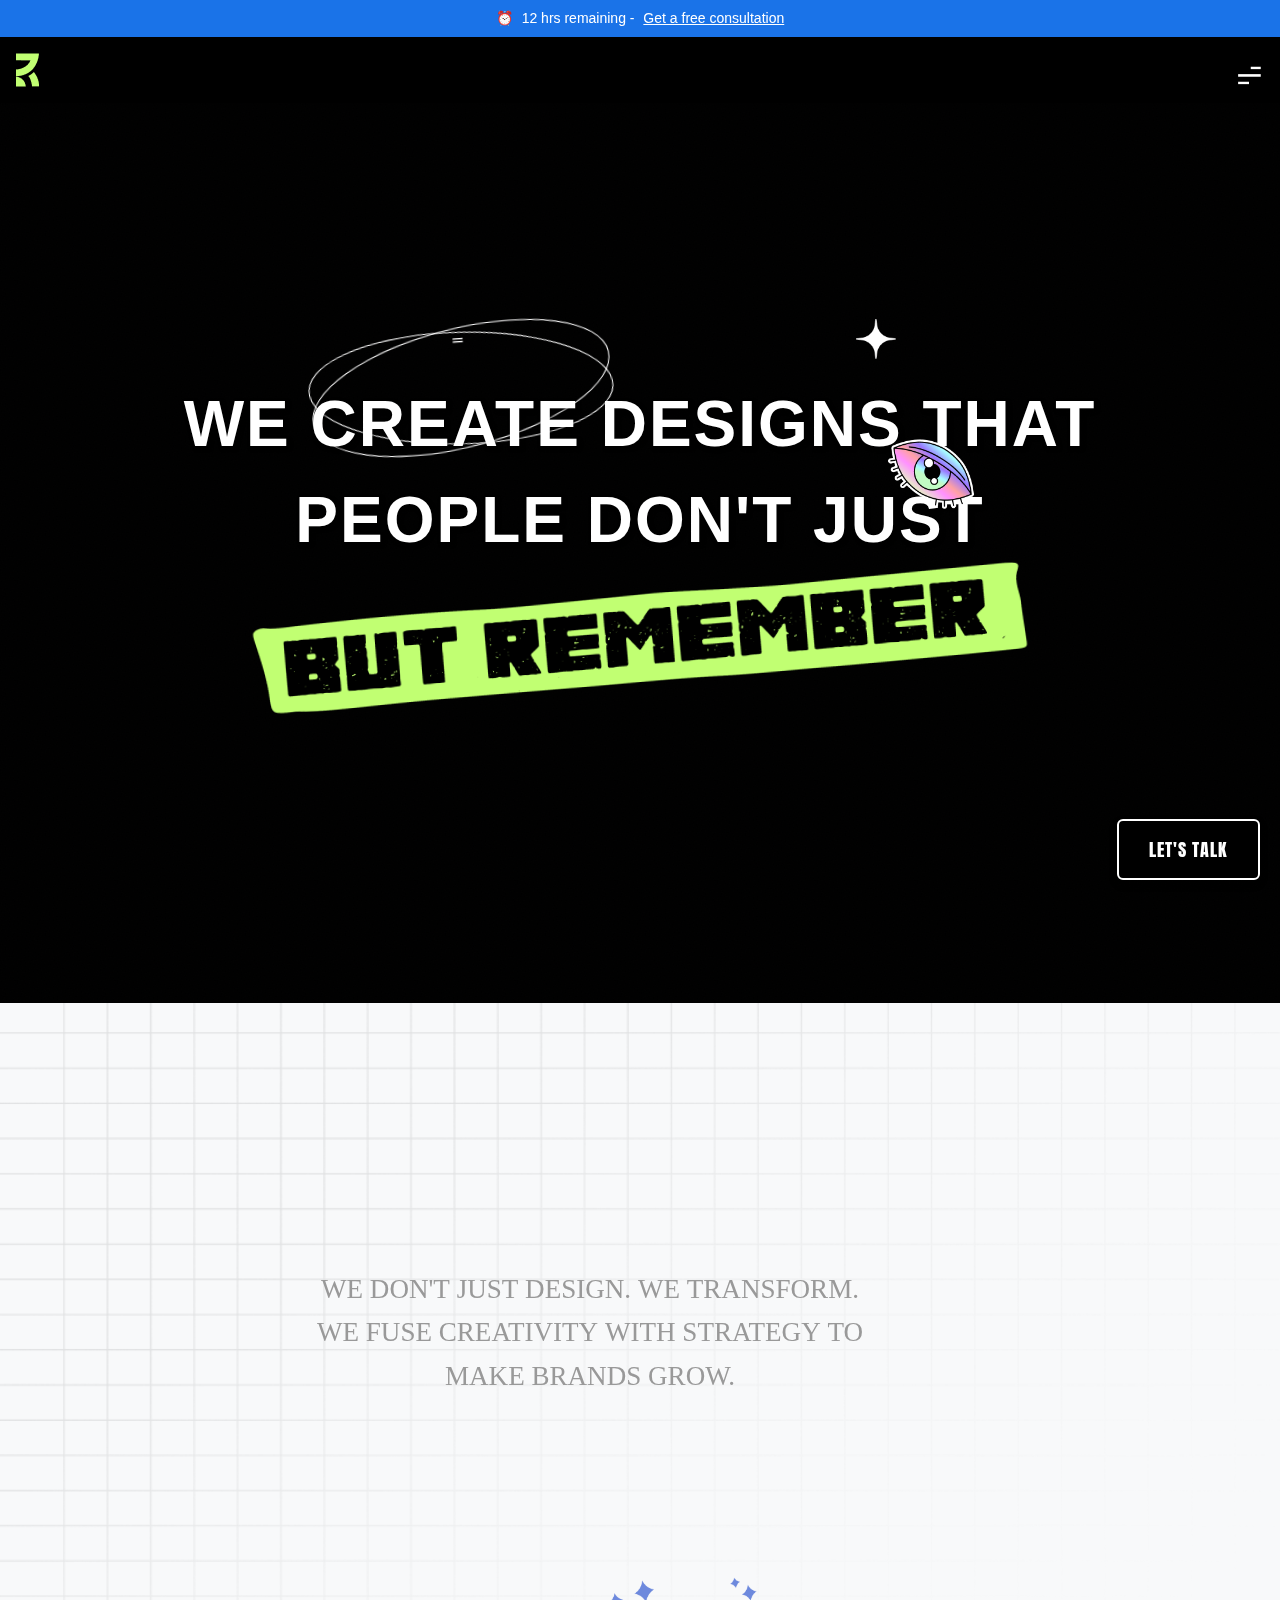
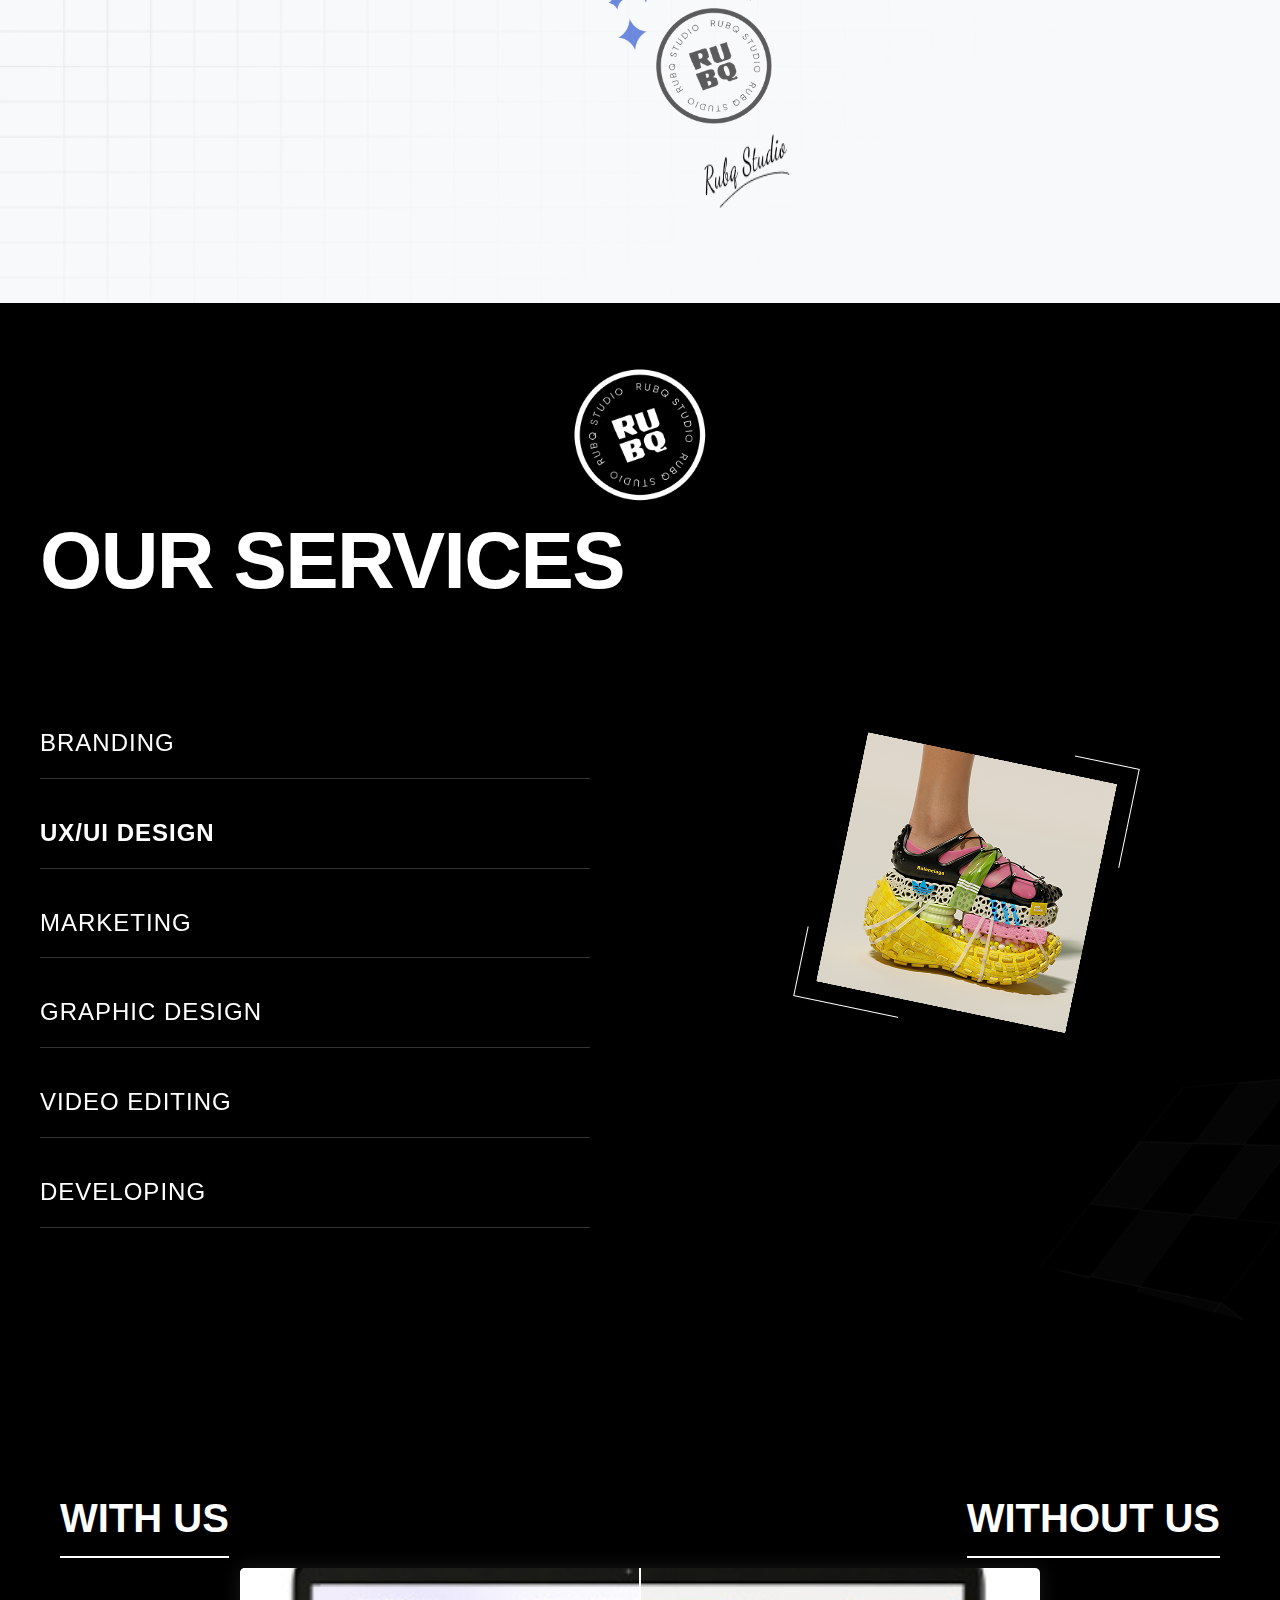
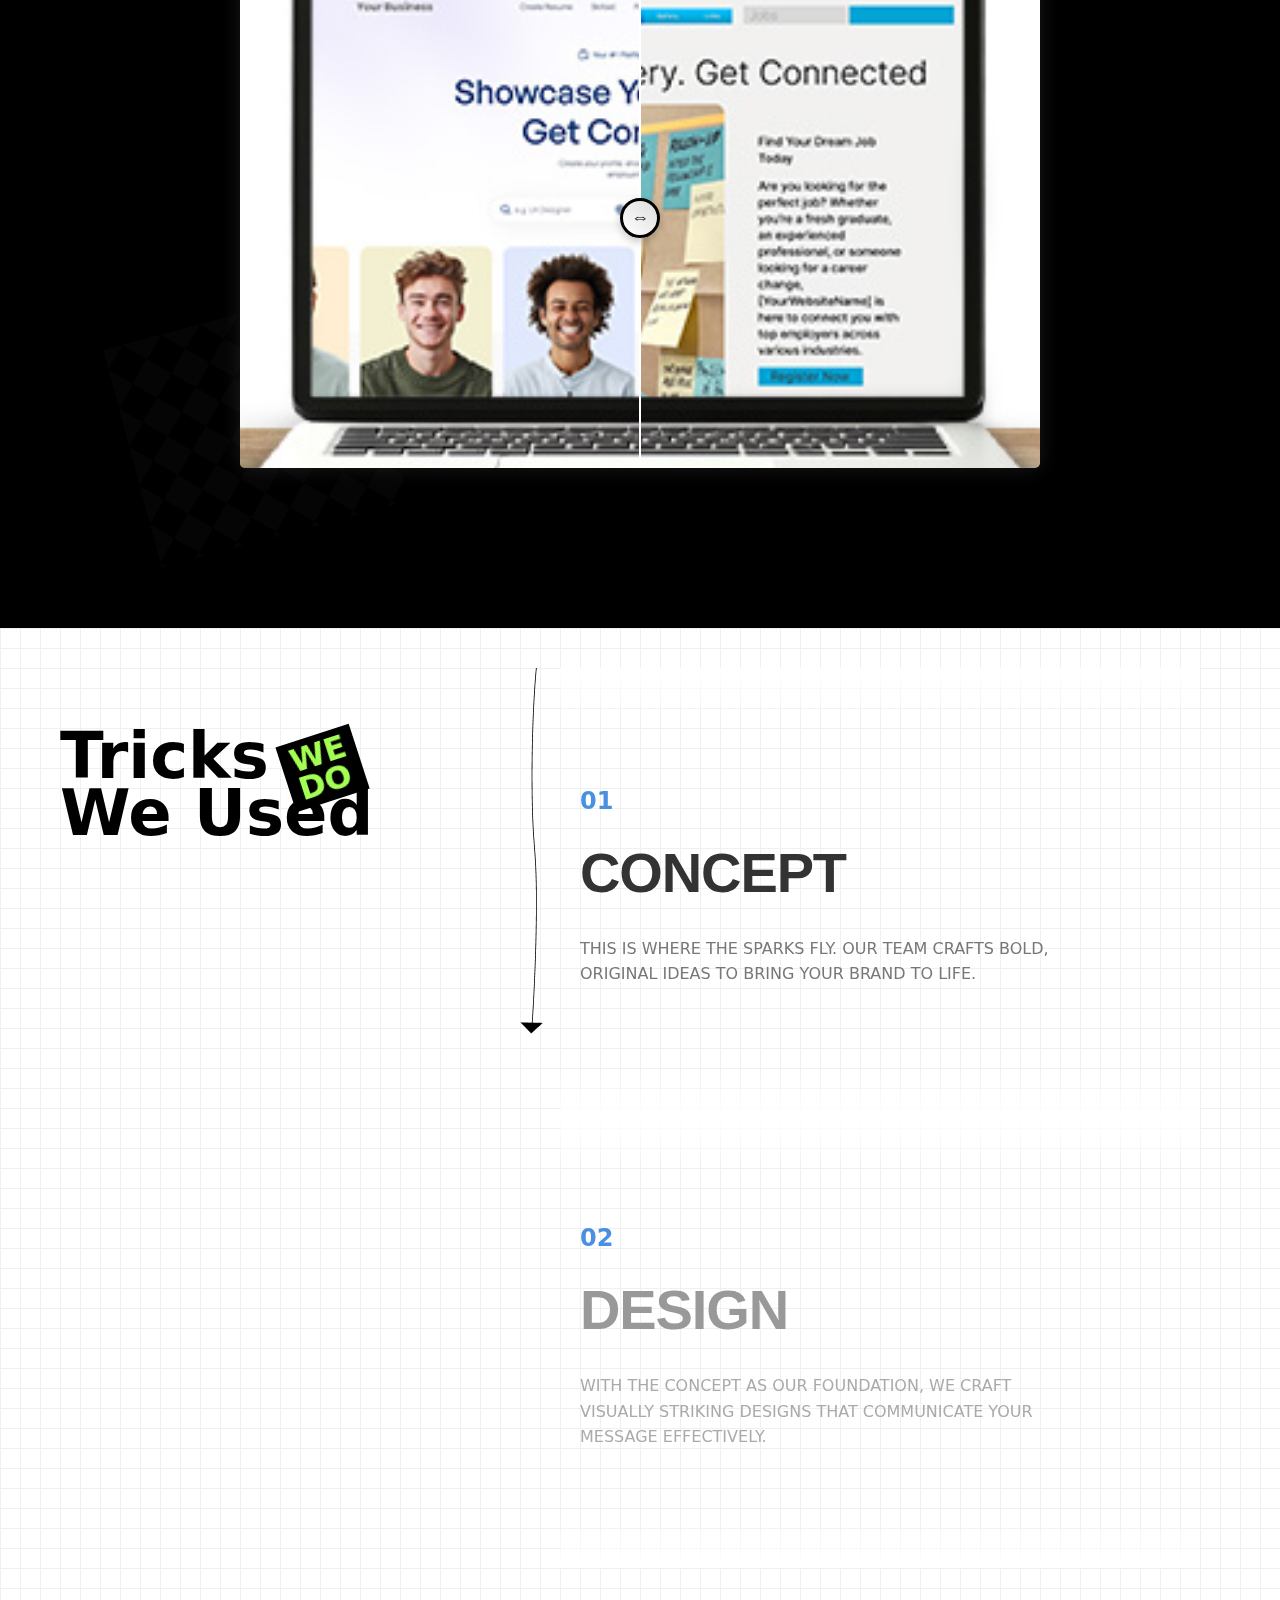
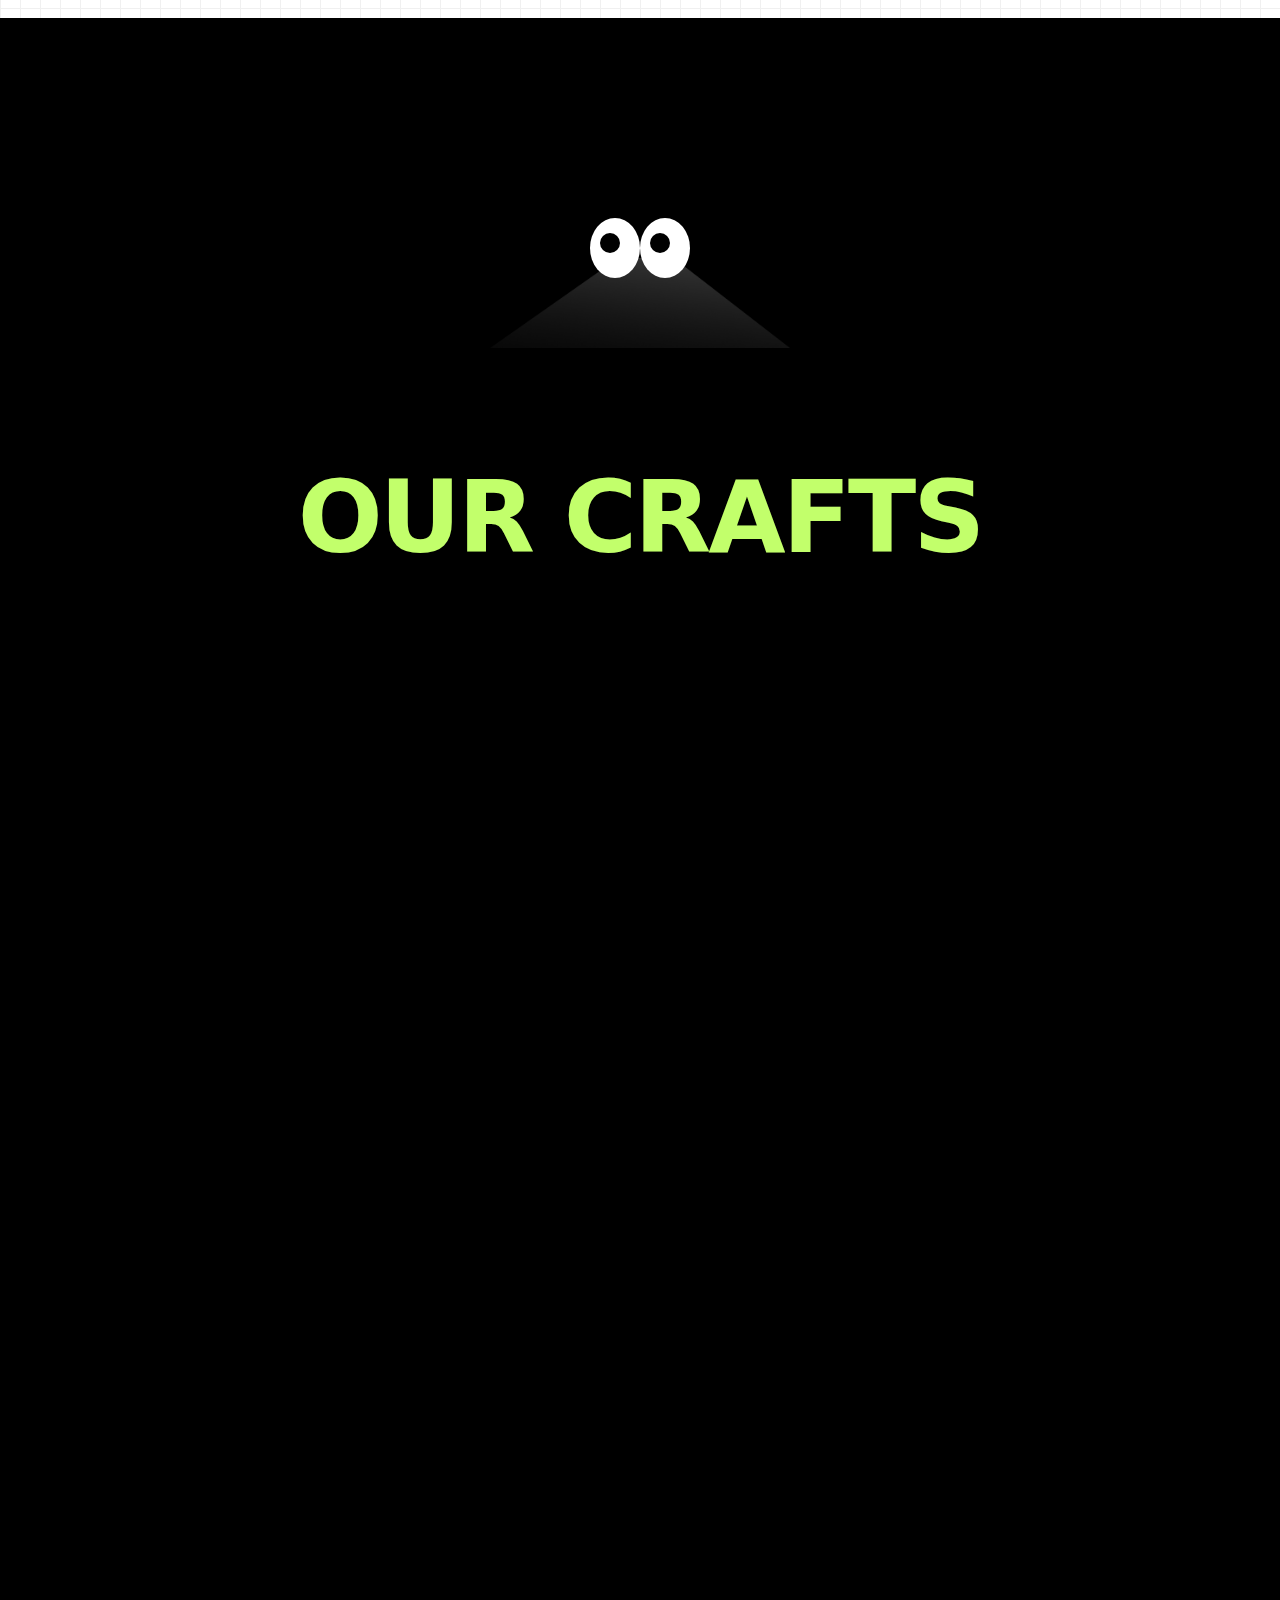
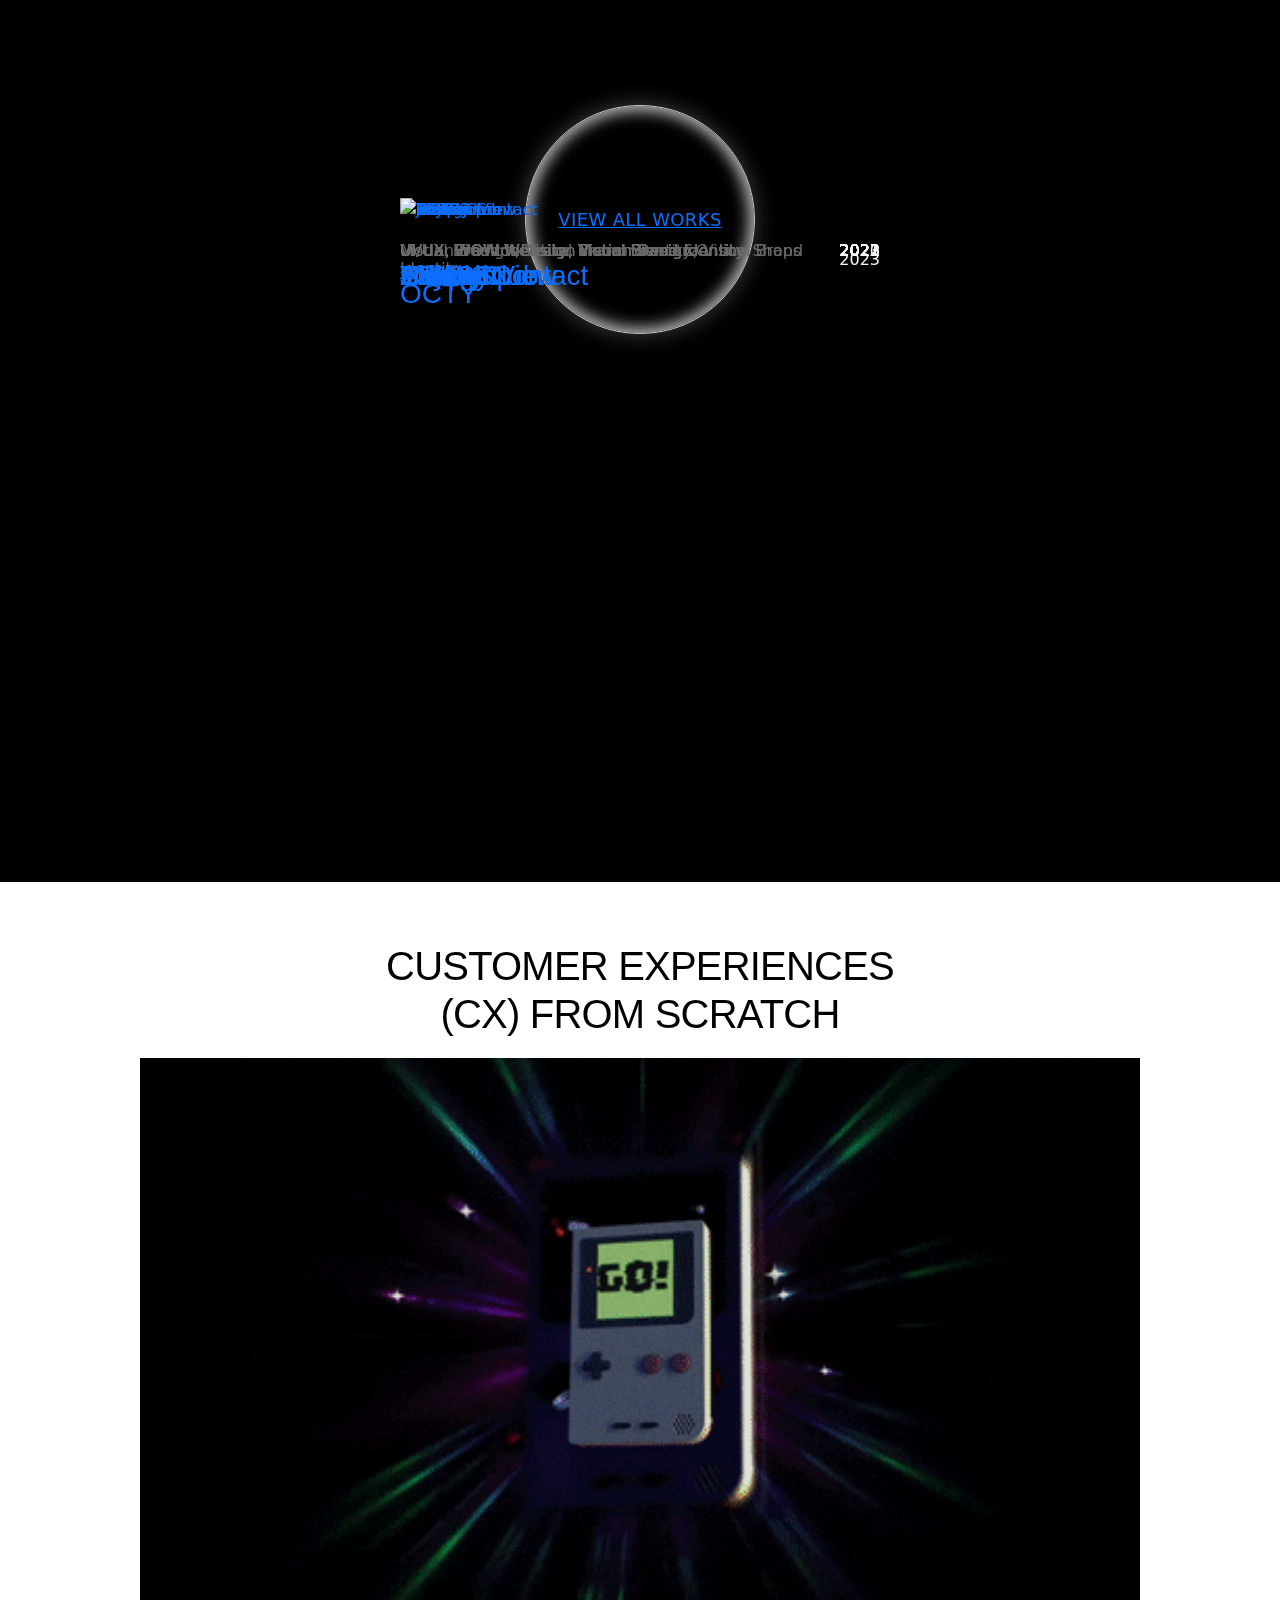
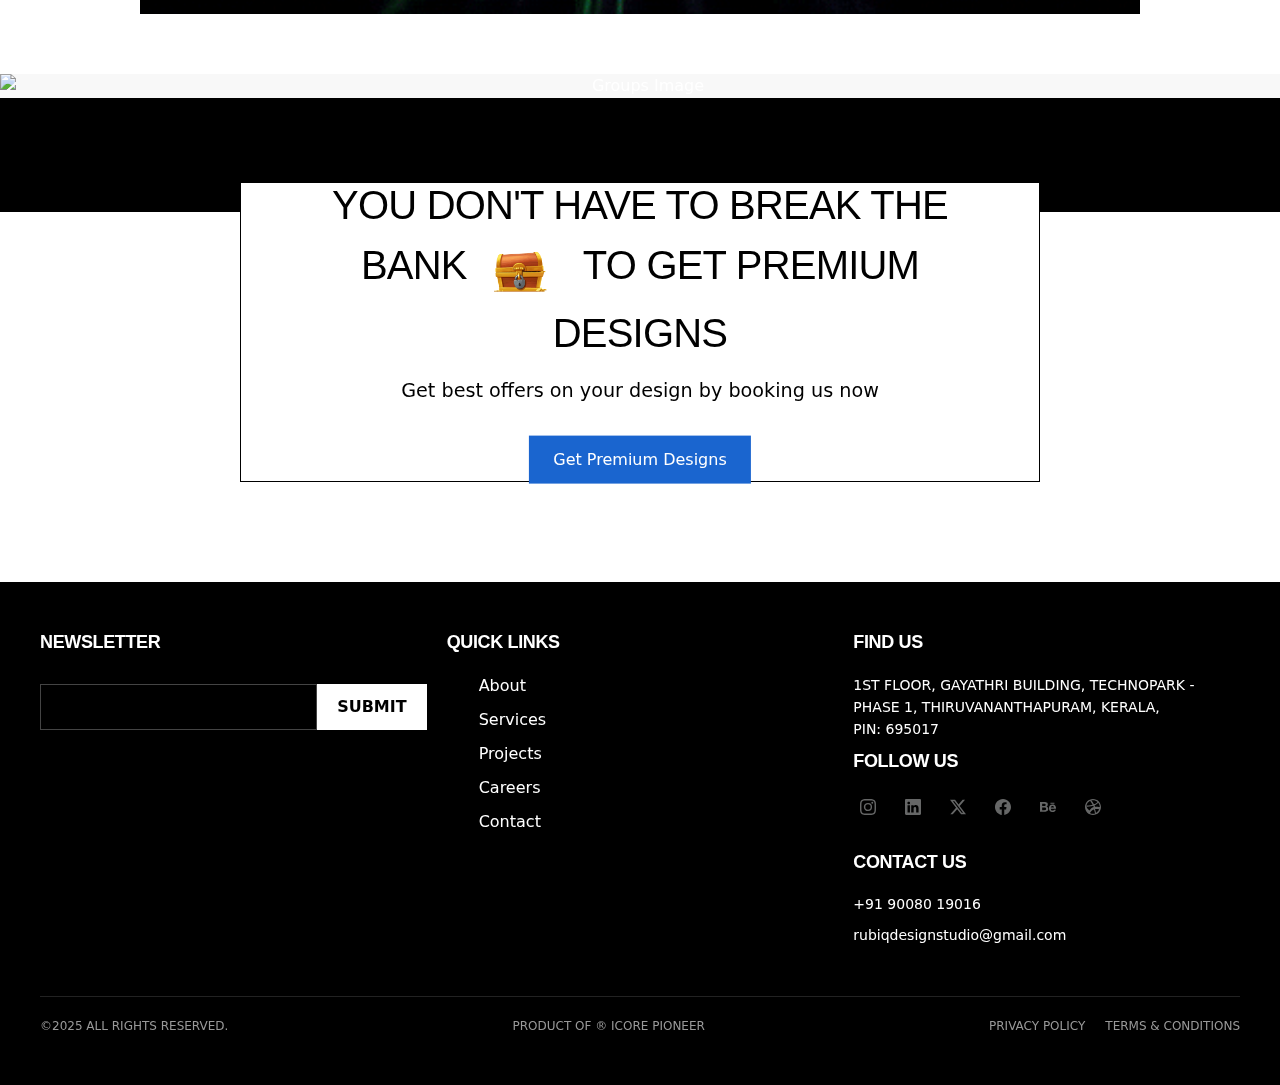
==== commit 986434c4: "Update index.html" ====
--- a/index.html
+++ b/index.html
@@ -226,56 +226,39 @@
                           }        
 
                           @media (max-width: 768px) {
-                              header {
-                                  padding: 15px 20px;
+                            .hero-title {
+                                  font-size: 2.5rem;
                               }
 
-                              .logo img {
-                                  max-width: 120px;
+                              .orbit-container, .orbit-container-2 {
+                                  width: 198px;
+                                  height: 61px;
+                                  top: 346px;
+                                  left: 265px;
                               }
 
-                              .hero-title {
-                                  font-size: 3rem;
-                                  line-height: 1.3;
+                              .eye-icon {
+                                  width: 60px;
+                                  height: 60px;
+                                  top: 465px;
+                                  left: 248px;
                               }
 
-                              .orbit-container, .orbit-container-2 {
-                                  width: 200px;
-                                  height: 80px;
-                                  left: 50%;
-                                  top: 40%;
+                              .star-icon {
+                                  width: 25px;
+                                  height: 25px;
+                                  top: 365px;
+                                left: 380px;
                               }
 
-                              .eye-icon {
-                                  width: 80px;
-                                  height: 80px;
-                                  right: 10%;
-                                  top: 40%;
+                              .cta-button {
+                                  padding: 8px 16px;
+                                  font-size: 14px;
                               }
-
-                              .star-icon {
-                                  width: 30px;
-                                  height: 30px;
-                                  right: 20%;
-                                  top: 30%;
+                             
                               }
-
-                              .cta-button {
-                                  padding: 10px 20px;
-                                  font-size: 16px;
-                                  bottom: 10px;
-                                  right: 10px;
-                              }
-
-                              .notification-bar {
-                                  font-size: 12px;
-                                  padding: 2px 0;
-                              }
-
-                              .hero {
-                                  padding: 40px 15px;
-                              }
-                          }
+                          
+                
 
                           @media (max-width: 480px) {
                               .hero-title {
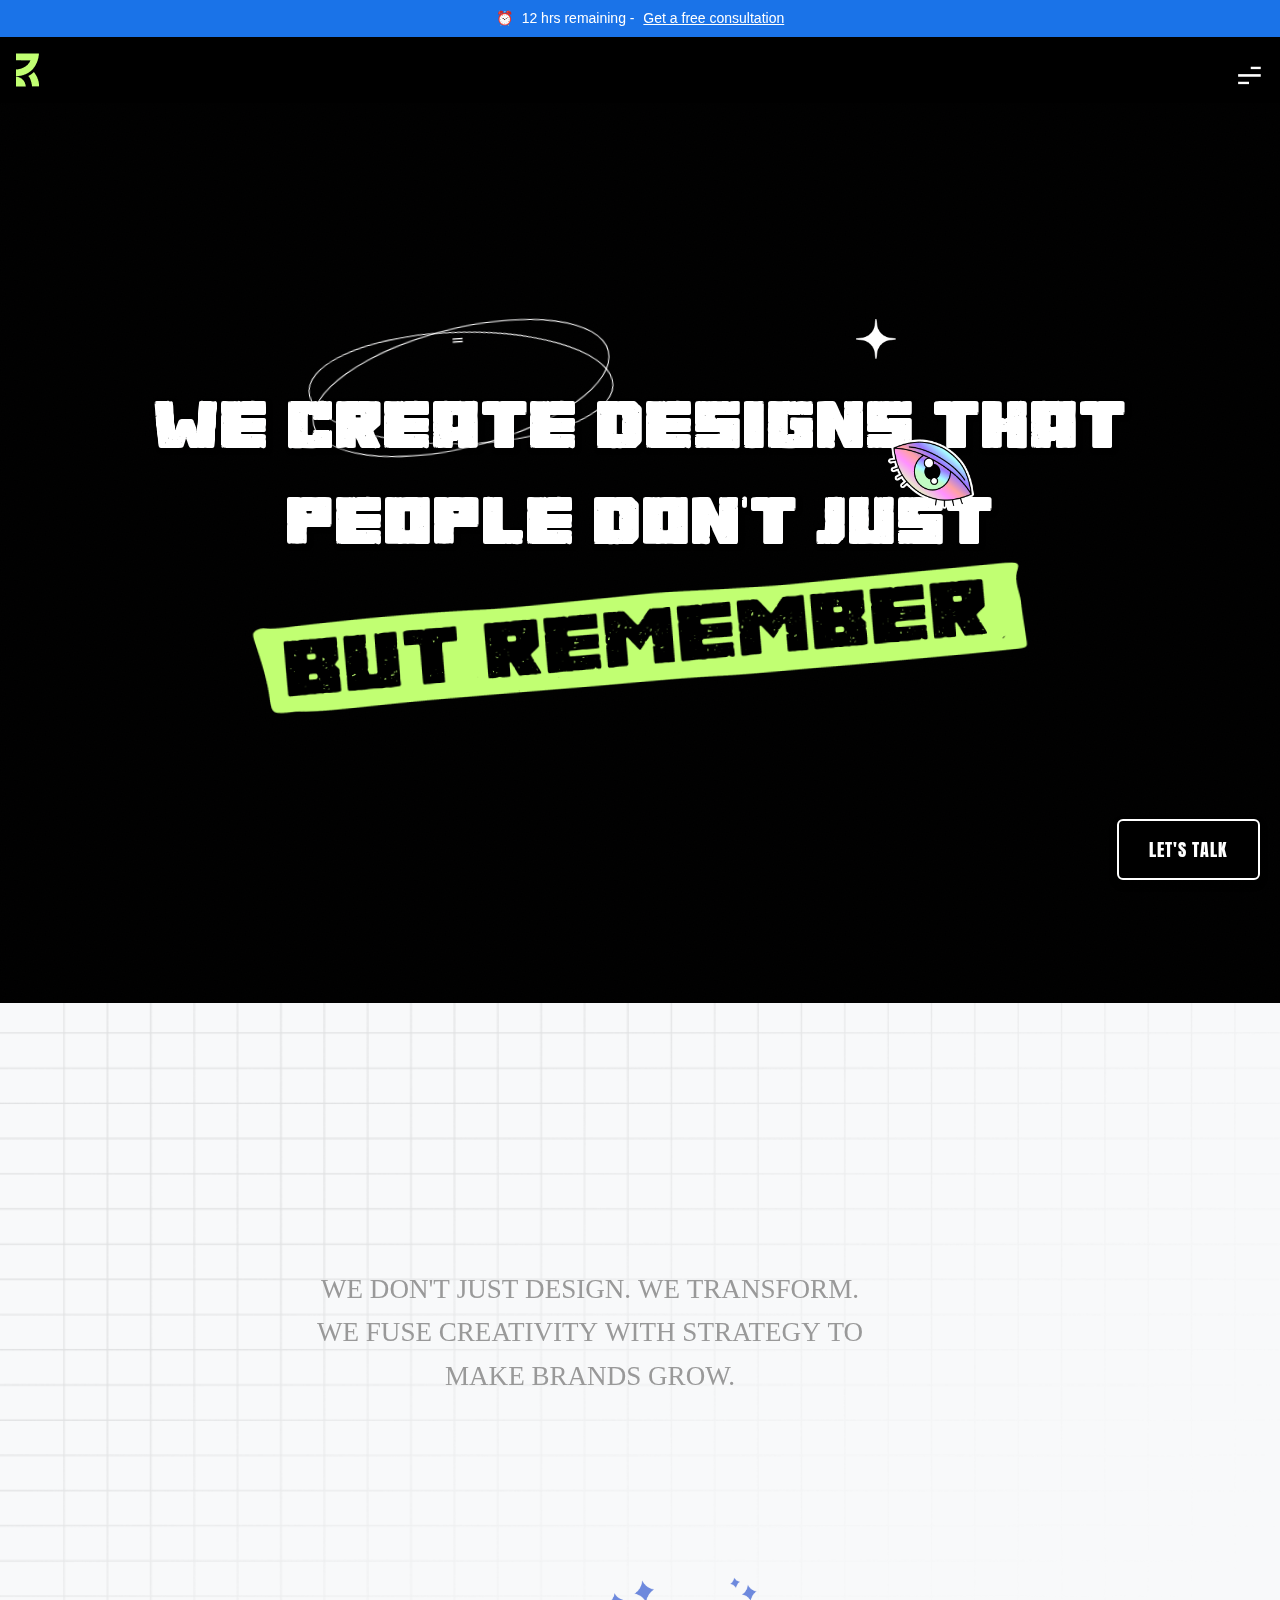
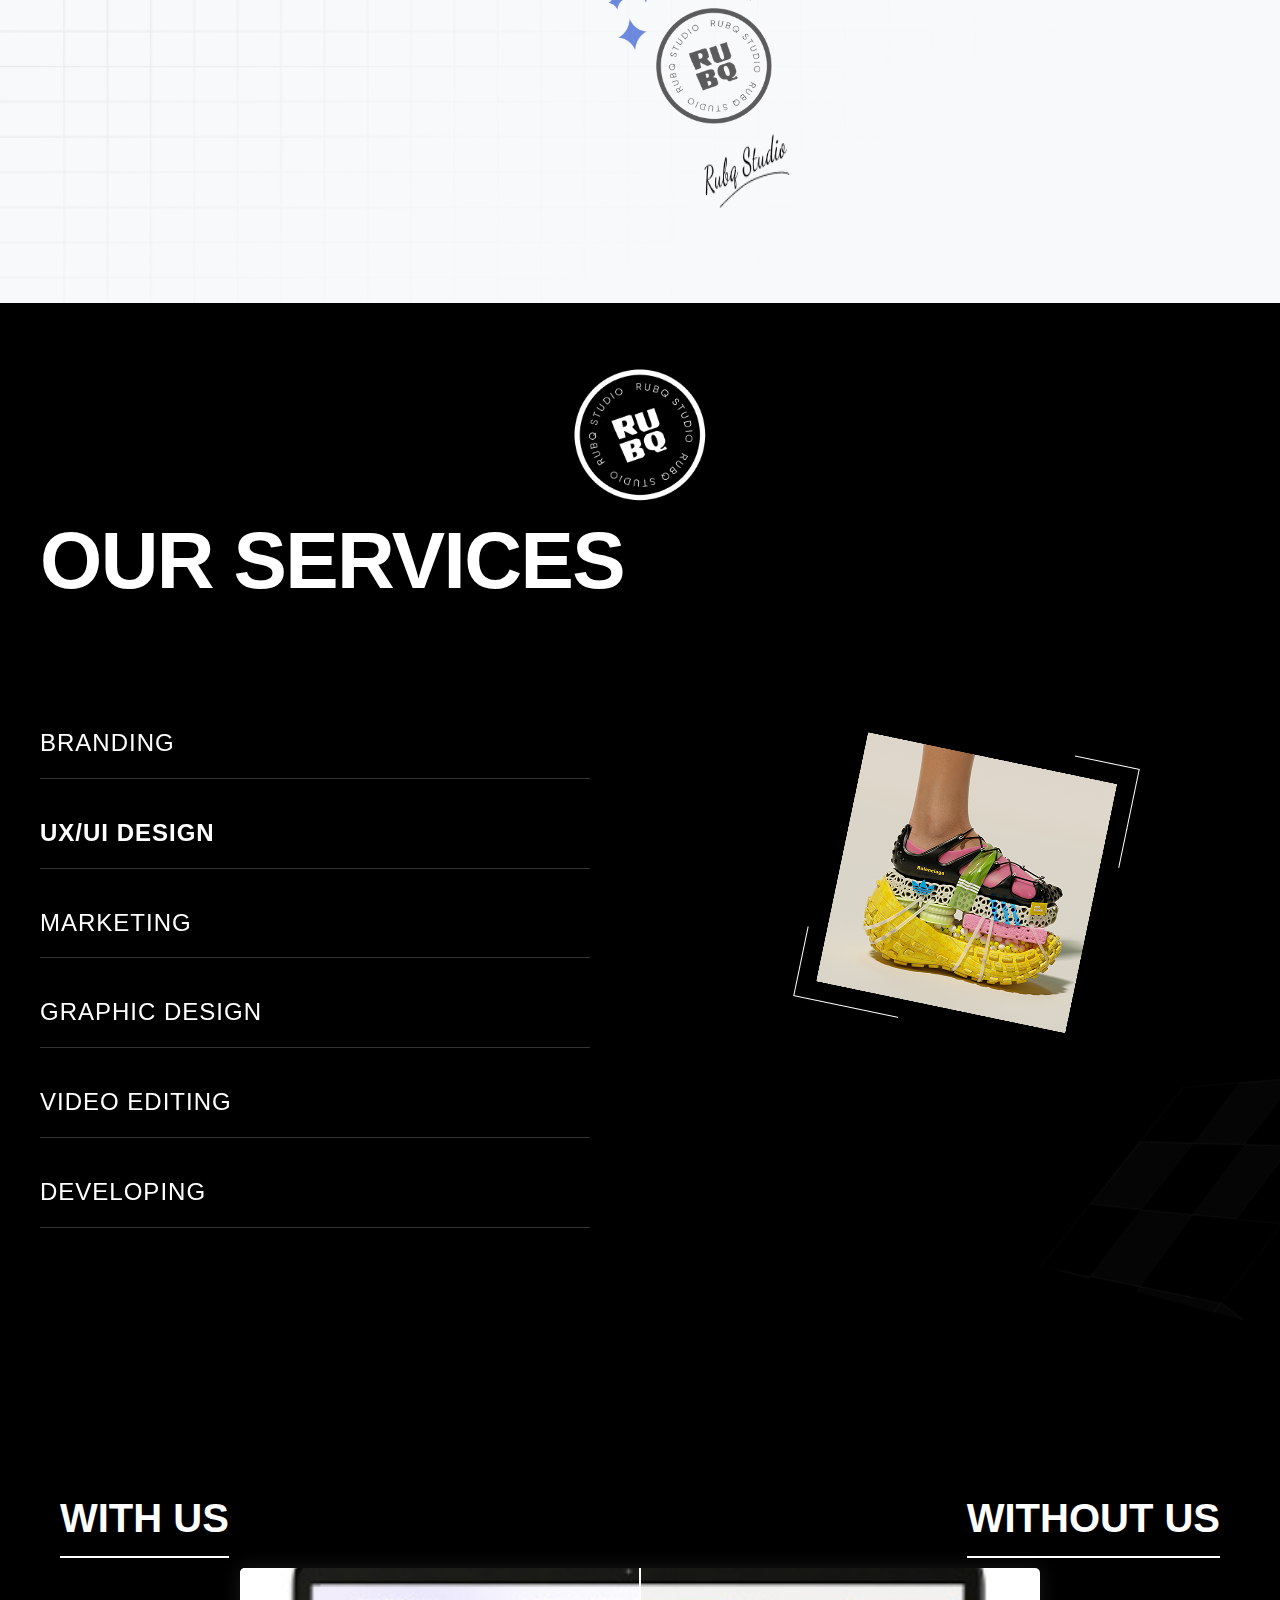
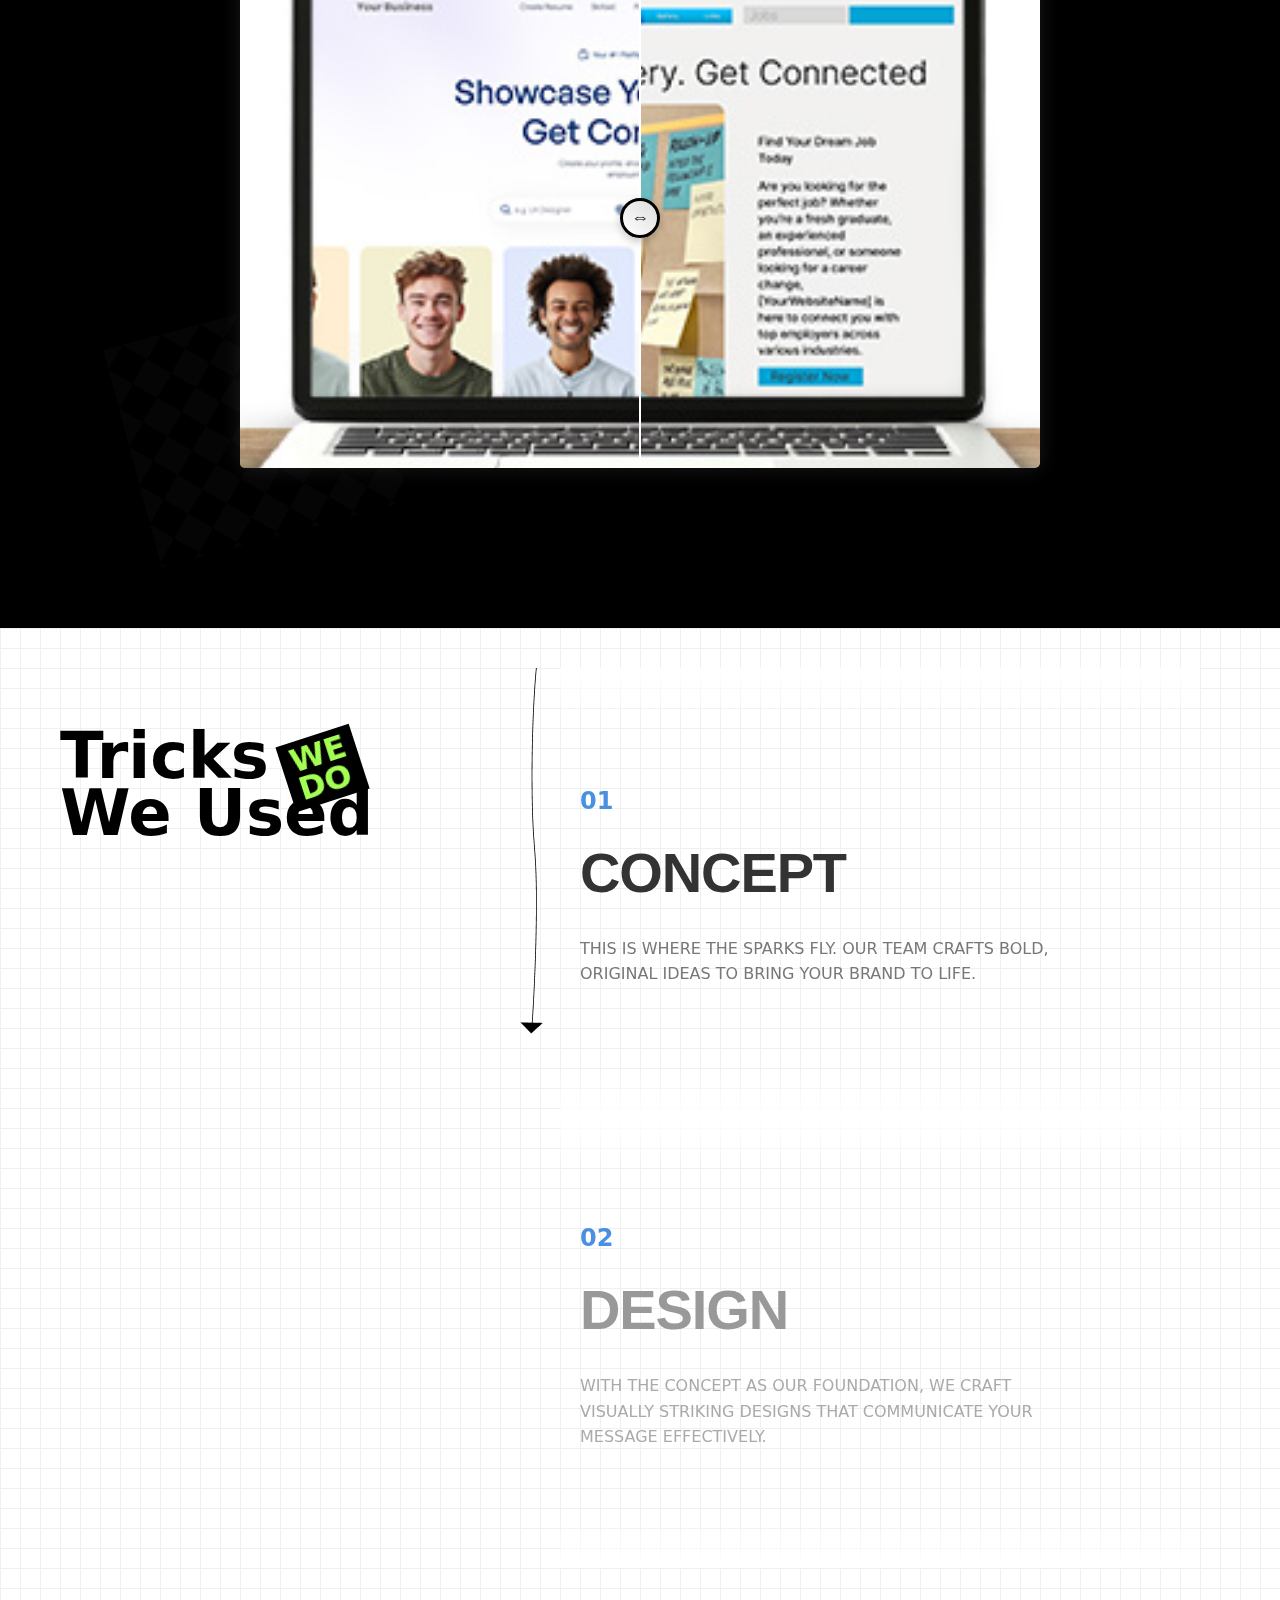
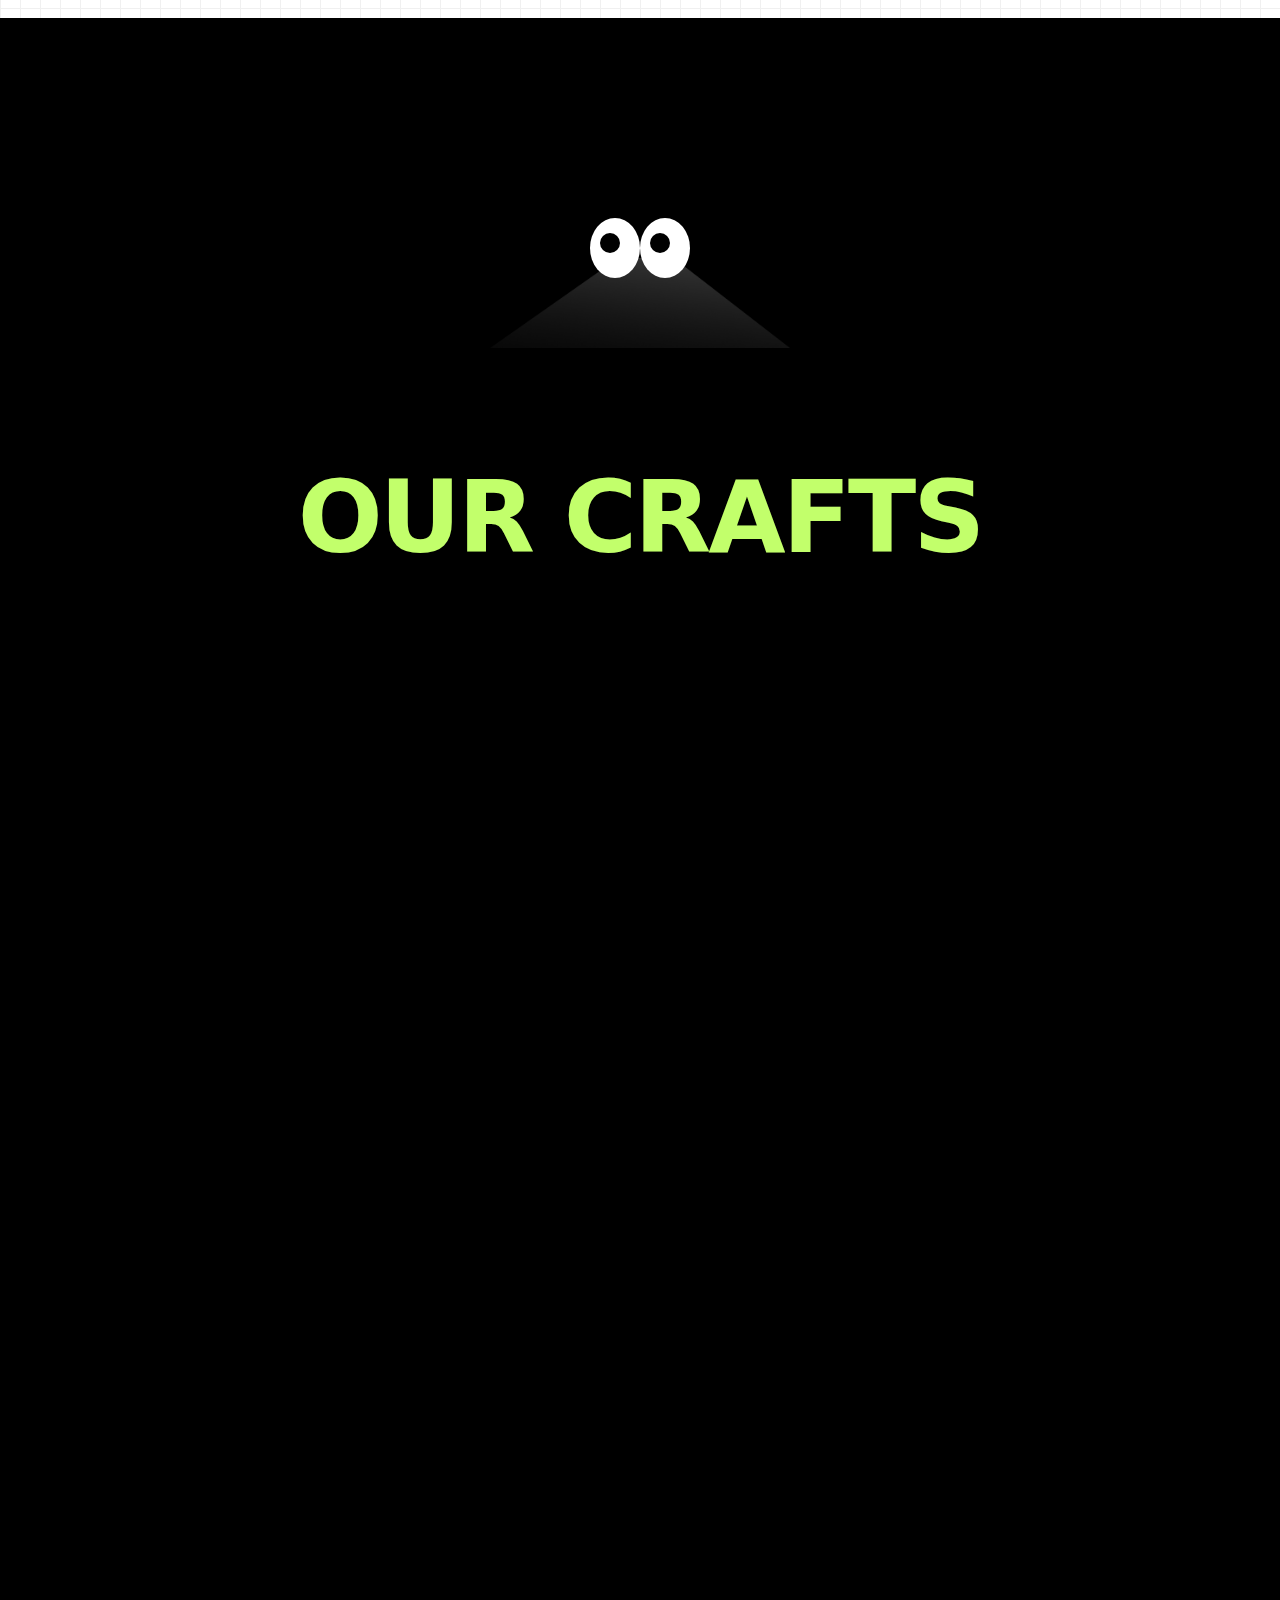
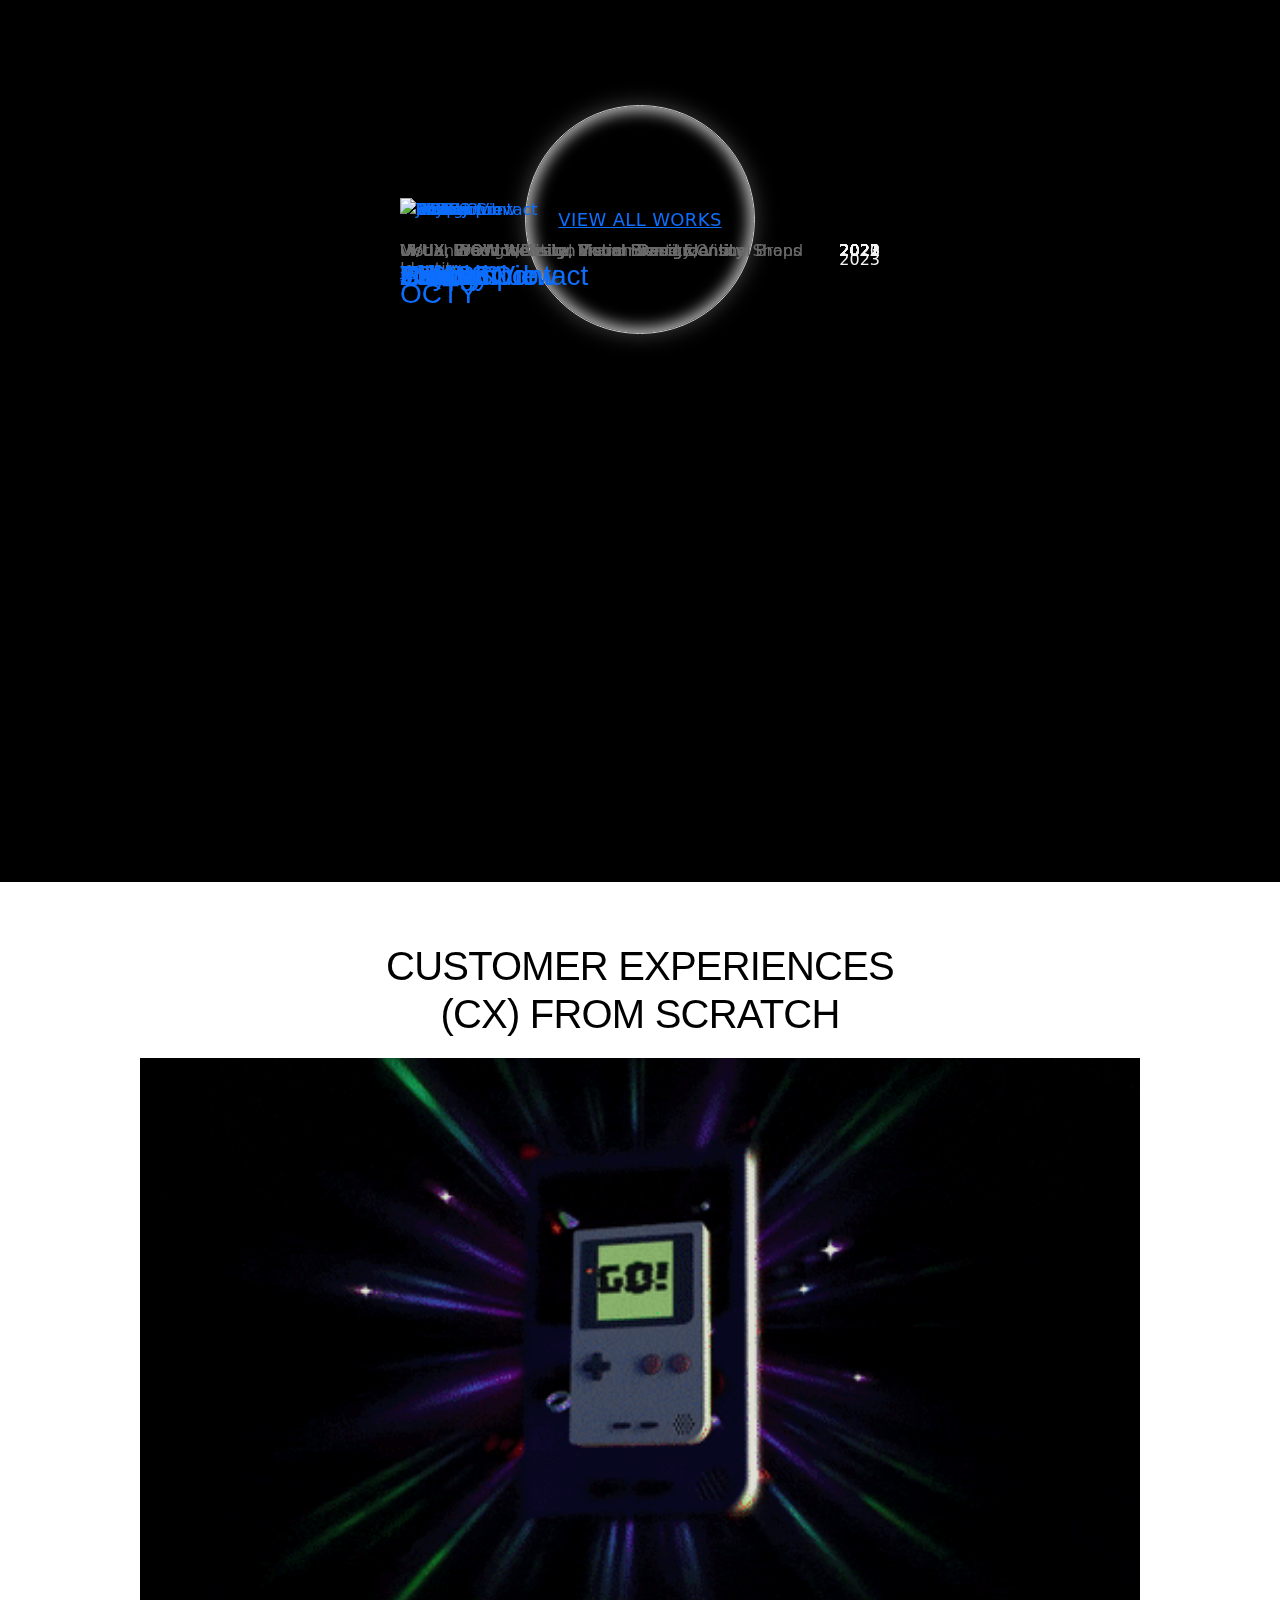
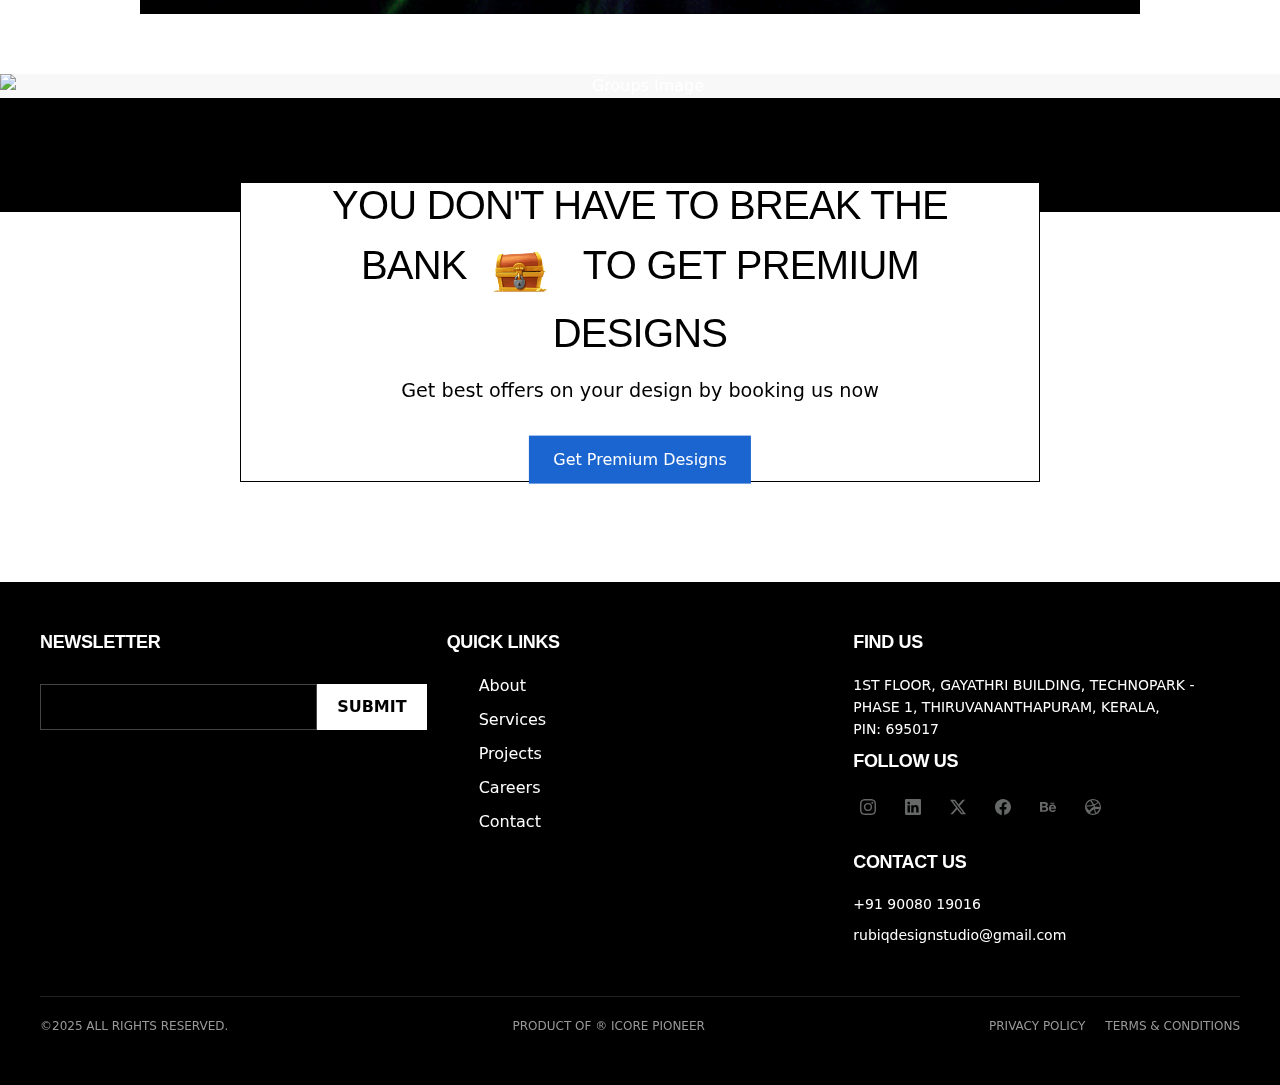
==== commit 46a494c3: "Update index.html" ====
--- a/index.html
+++ b/index.html
@@ -19,6 +19,11 @@
 
                       <style>
                           @import url('https://fonts.googleapis.com/css2?family=Anton&display=swap');
+                          @font-face {
+                              font-family: 'Gore Rough';
+                              src: url('assets/font/Gore Rough.woff') format('woff');
+                              font-display: swap;
+                          }
         
                           * {
                               margin: 0;
@@ -130,6 +135,7 @@
                               text-transform: uppercase;
                               margin-bottom: 20px;
                               text-shadow: 2px 2px 4px rgba(0, 0, 0, 0.5);
+                              font-family: 'Gore Rough', sans-serif;
                           }
         
                           .hero-title .highlight {
@@ -228,6 +234,7 @@
                           @media (max-width: 768px) {
                             .hero-title {
                                   font-size: 2.5rem;
+                                  font-family: 'Gore Rough', sans-serif;
                               }
 
                               .orbit-container, .orbit-container-2 {
@@ -263,6 +270,7 @@
                           @media (max-width: 480px) {
                               .hero-title {
                                   font-size: 2.5rem;
+                                  font-family: 'Gore Rough', sans-serif;
                               }
 
                               .orbit-container, .orbit-container-2 {
@@ -1633,20 +1641,12 @@
                                     <defs>
                                         <filter id="filter0_d_8375_688" x="0.25" y="0" width="30.75" height="30.75" filterUnits="userSpaceOnUse" color-interpolation-filters="sRGB">
                                             <feFlood flood-opacity="0" result="BackgroundImageFix"></feFlood>
-                                            <feColorMatrix in="SourceAlpha" type="matrix" values="0 0 0 0 0 0 0 0 0 0 0 0 0 0 0 0 0 0 127 0" result="hardAlpha"></feColorMatrix>
+                                            <feColorMatrix in="SourceAlpha" type="matrix" values="0 0 0 0 0 0 0 0 0 0 0 0 0 0 0 0 0 0 127 0"></feColorMatrix>
                                             <feOffset dx="2" dy="2"></feOffset>
                                             <feGaussianBlur stdDeviation="4"></feGaussianBlur>
                                             <feComposite in2="hardAlpha" operator="out"></feComposite>
                                             <feColorMatrix type="matrix" values="0 0 0 0 0 0 0 0 0 0.458824 0 0 0 0 1 0 0 0 1 0"></feColorMatrix>
                                             <feBlend mode="normal" in2="BackgroundImageFix" result="effect1_dropShadow_8375_688"></feBlend>
-                                            <feBlend mode="normal" in="SourceGraphic" in2="effect1_dropShadow_8375_688" result="shape"></feBlend>
-                                        </filter>
-                                    </defs>
-                                </svg>
-                                <svg xmlns="http://www.w3.org/2000/svg" width="100%" viewBox="0 0 31 31" fill="none" class="corner forth">
-                                    <g filter="url(#filter0_d_8375_691)">
-                                        <path d="M20 6V20H6" stroke="currentColor" stroke-width="1.5"></path>
-                                    </g>
                                     <defs>
                                         <filter id="filter0_d_8375_691" x="0" y="0" width="30.75" height="30.75" filterUnits="userSpaceOnUse" color-interpolation-filters="sRGB">
                                             <feFlood flood-opacity="0" result="BackgroundImageFix"></feFlood>
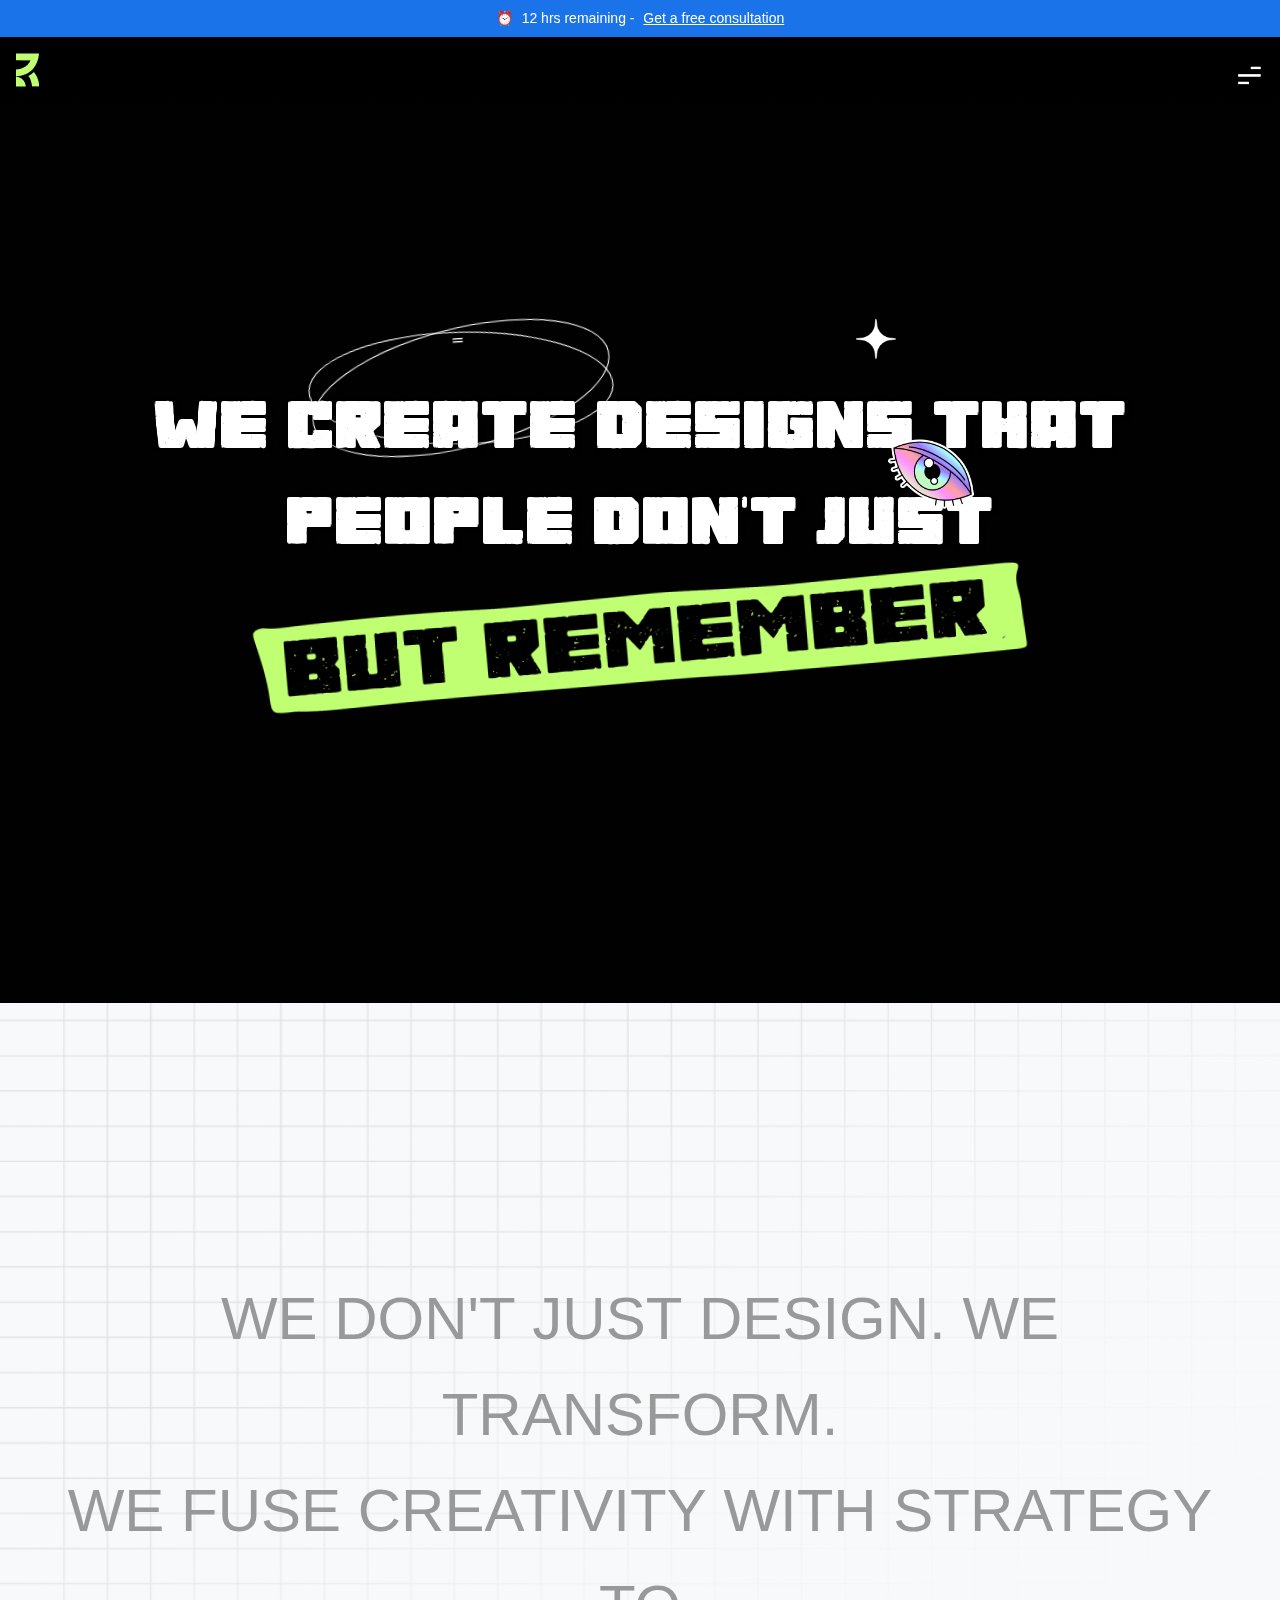
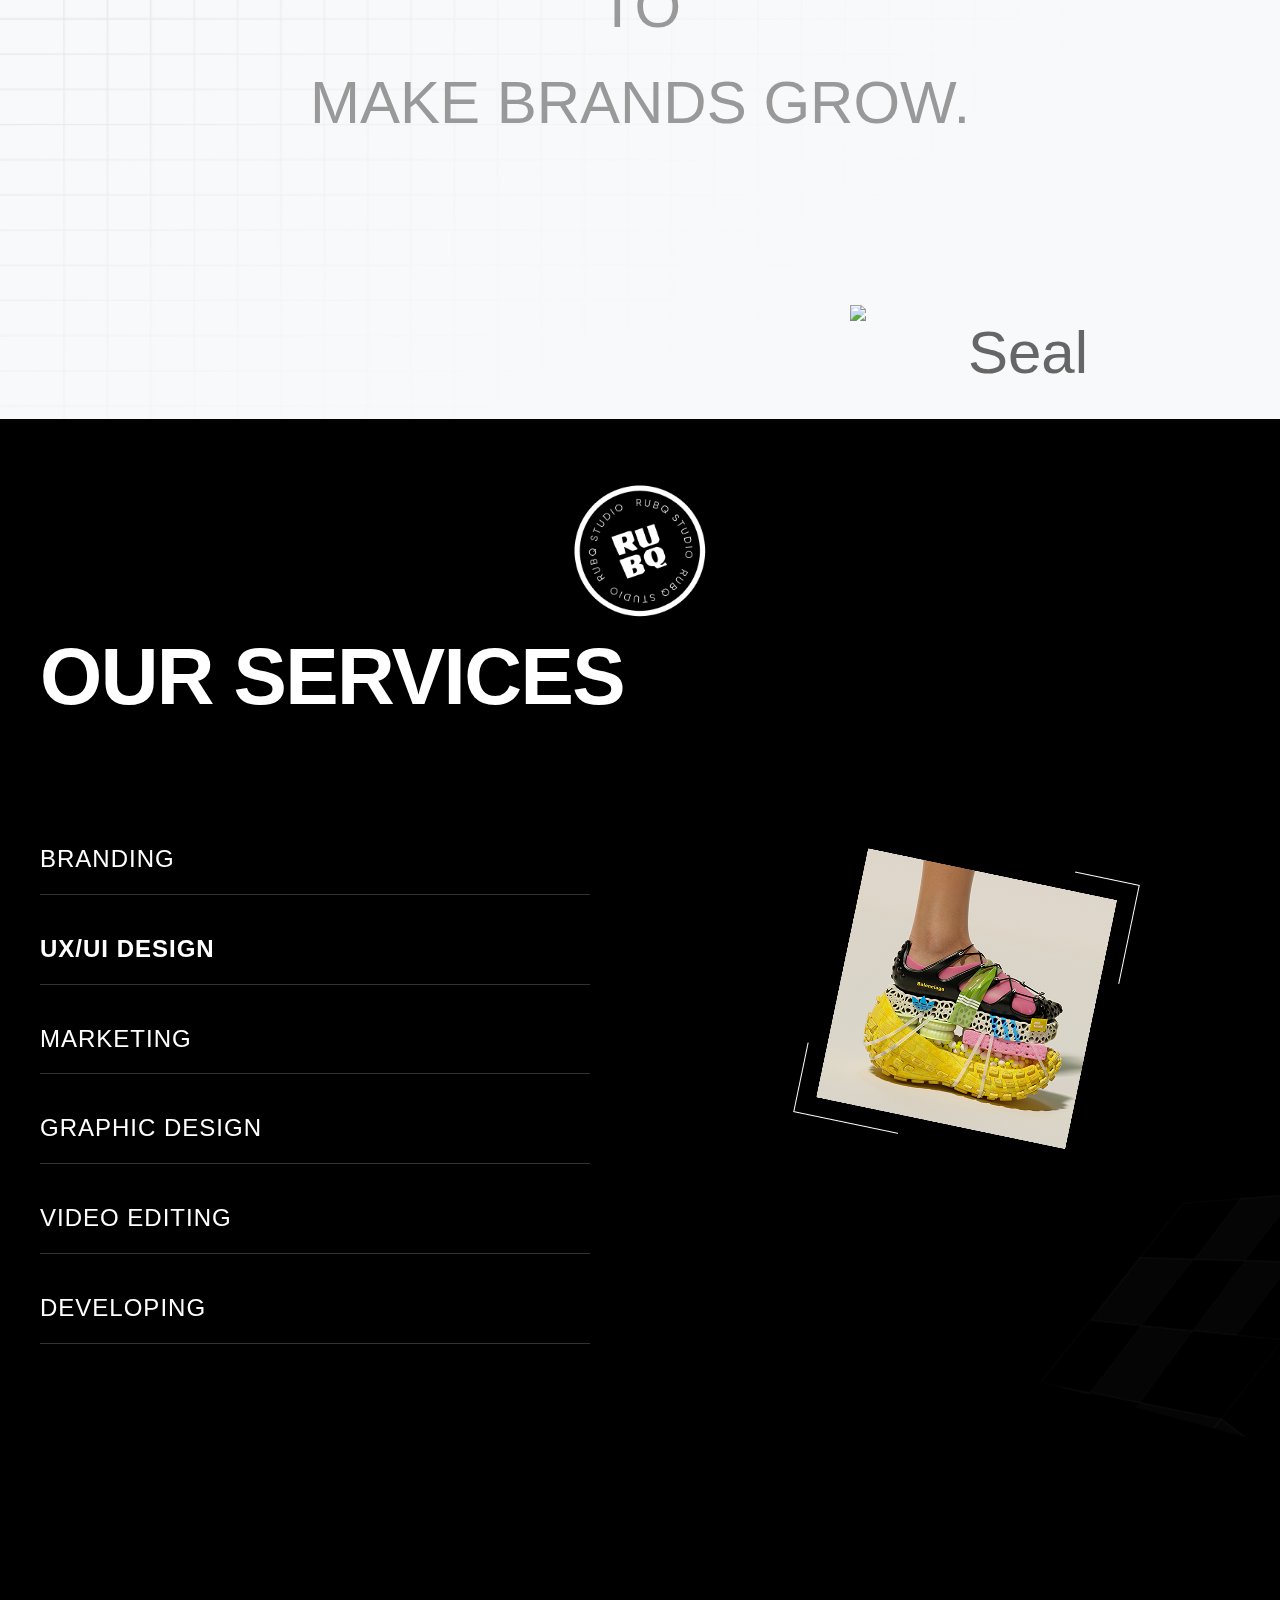
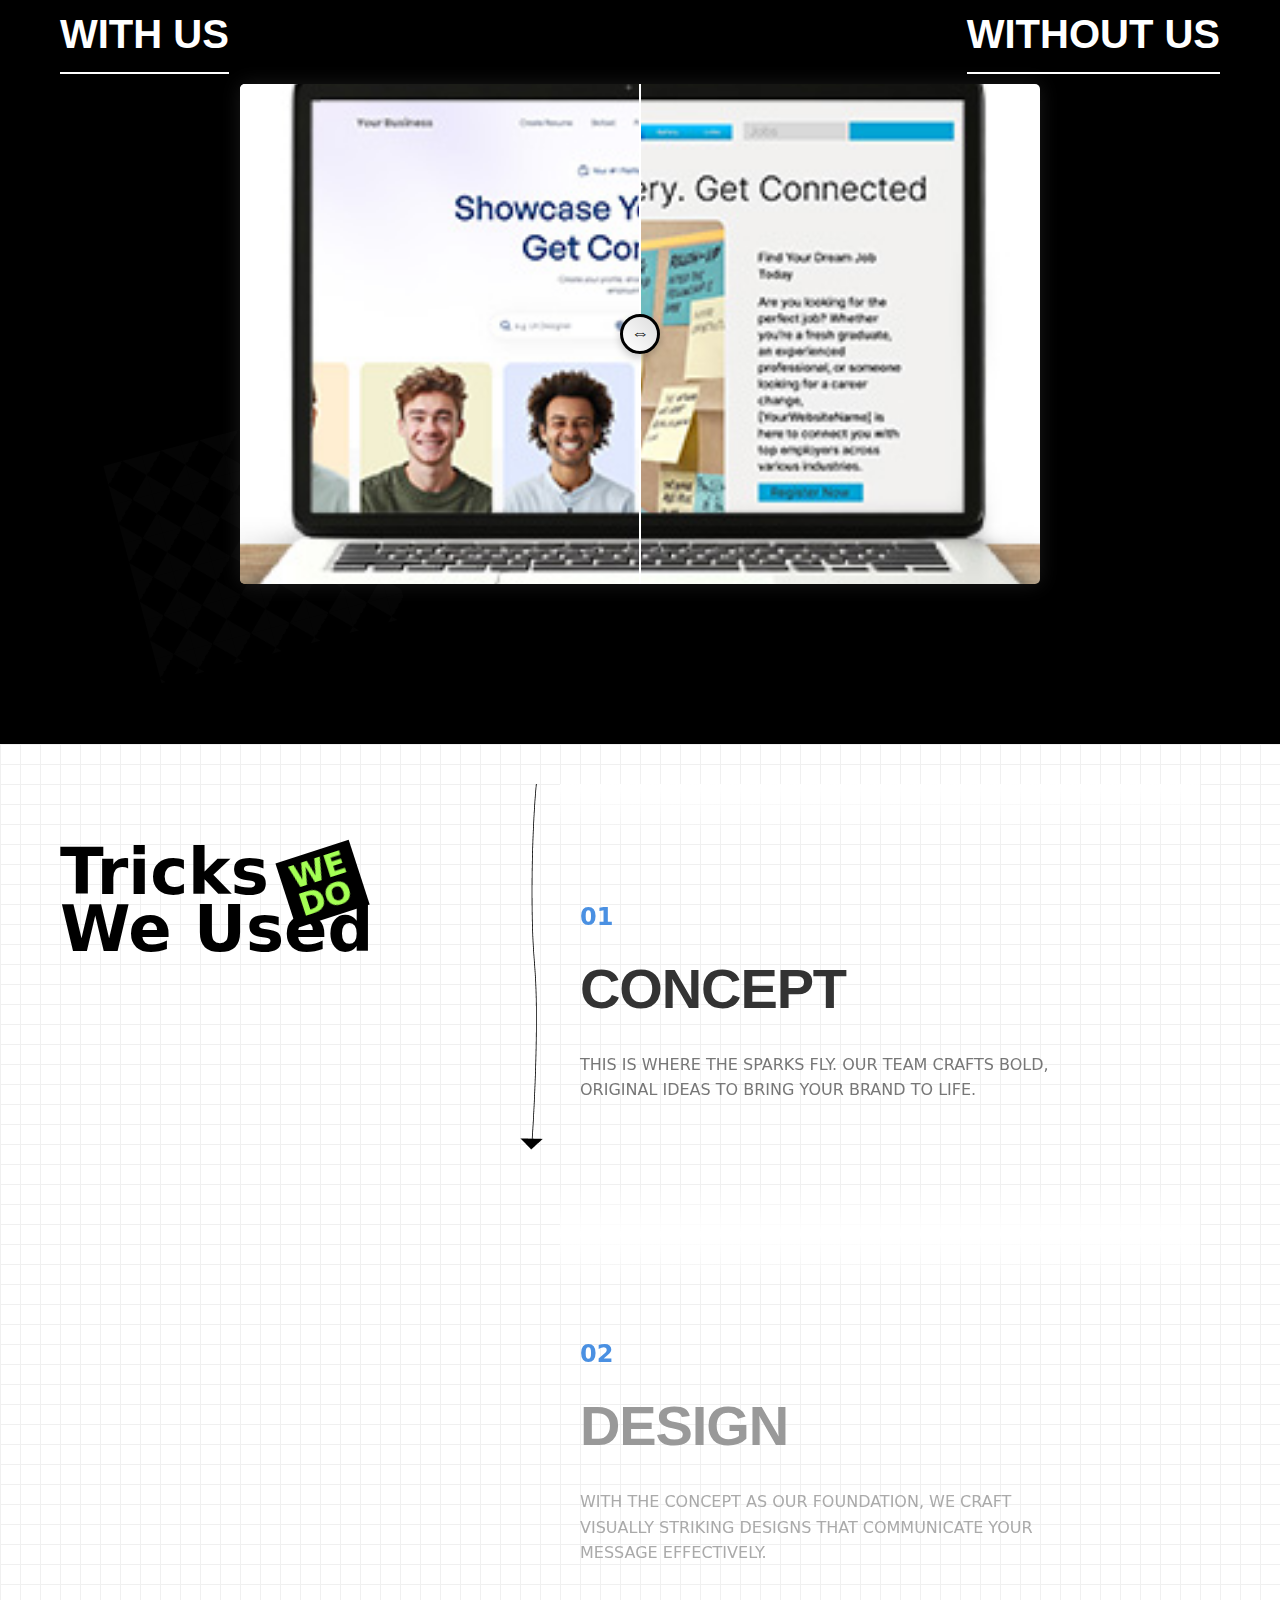
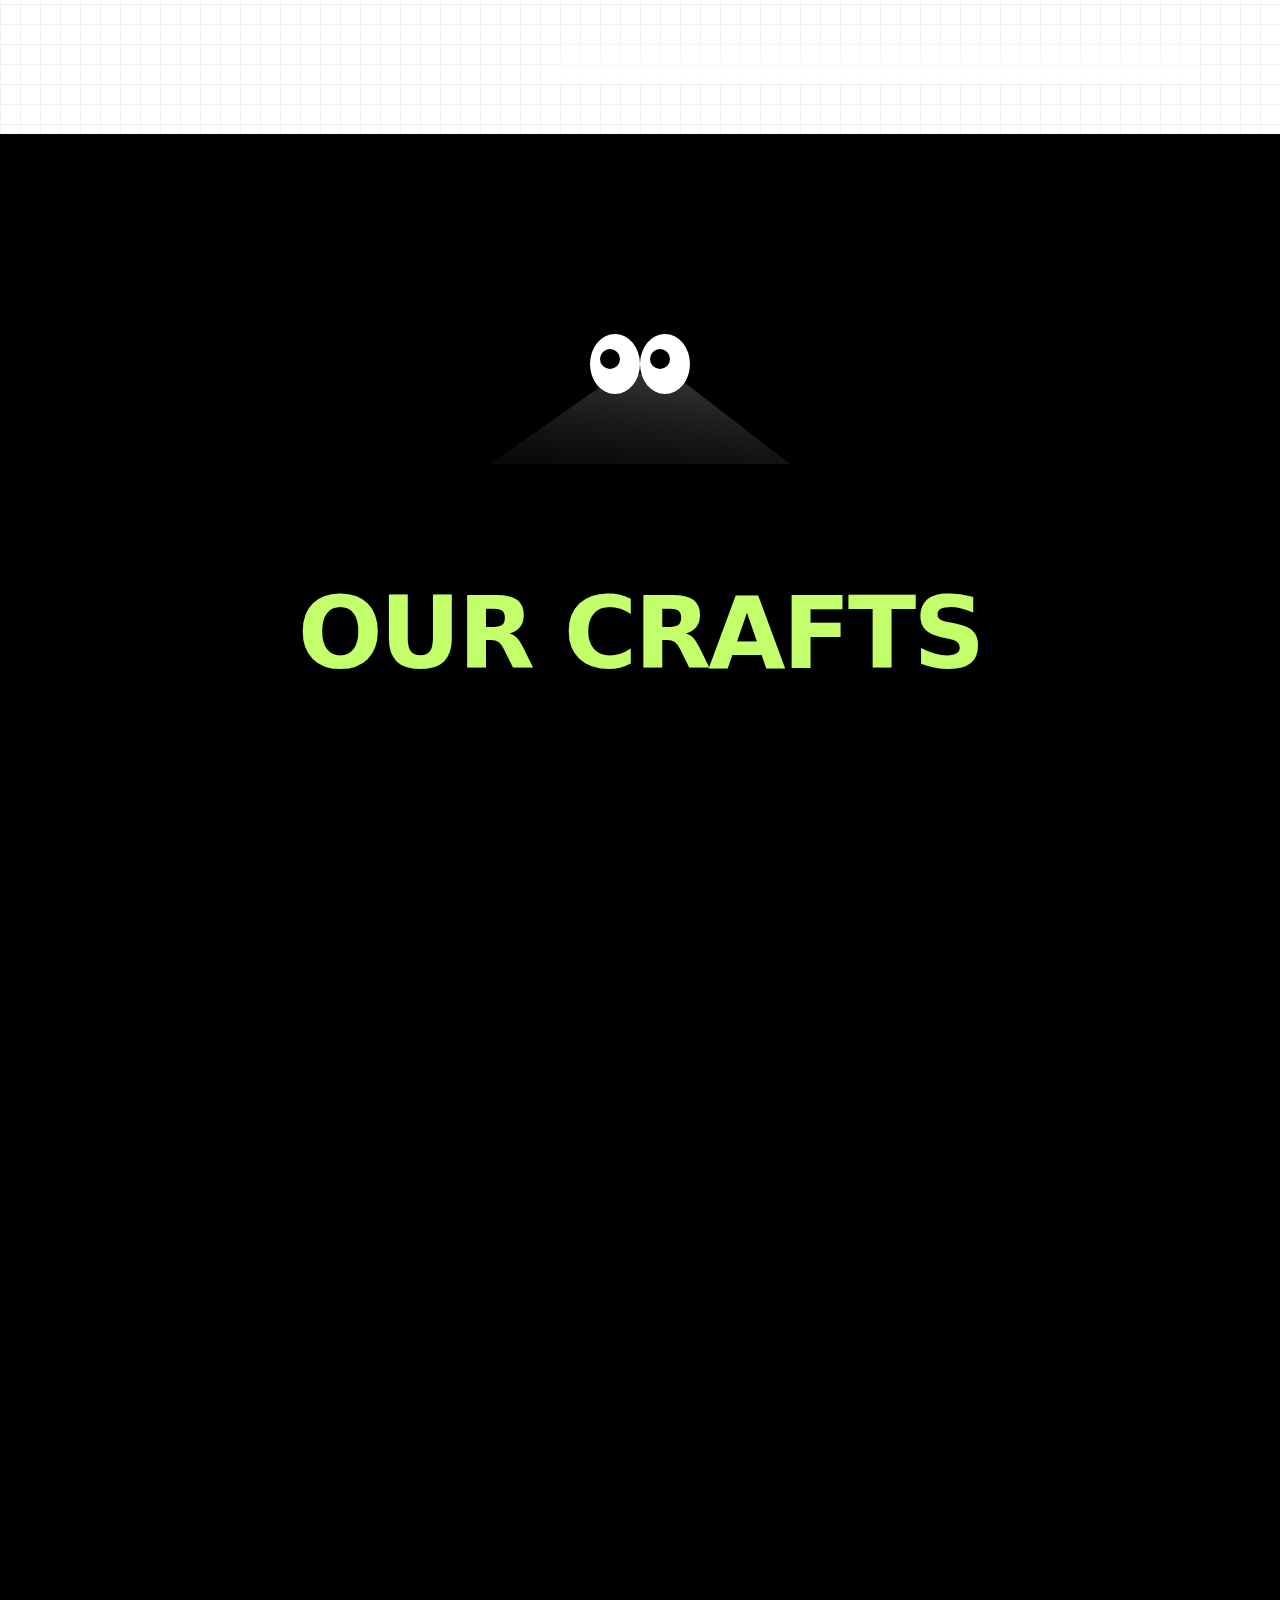
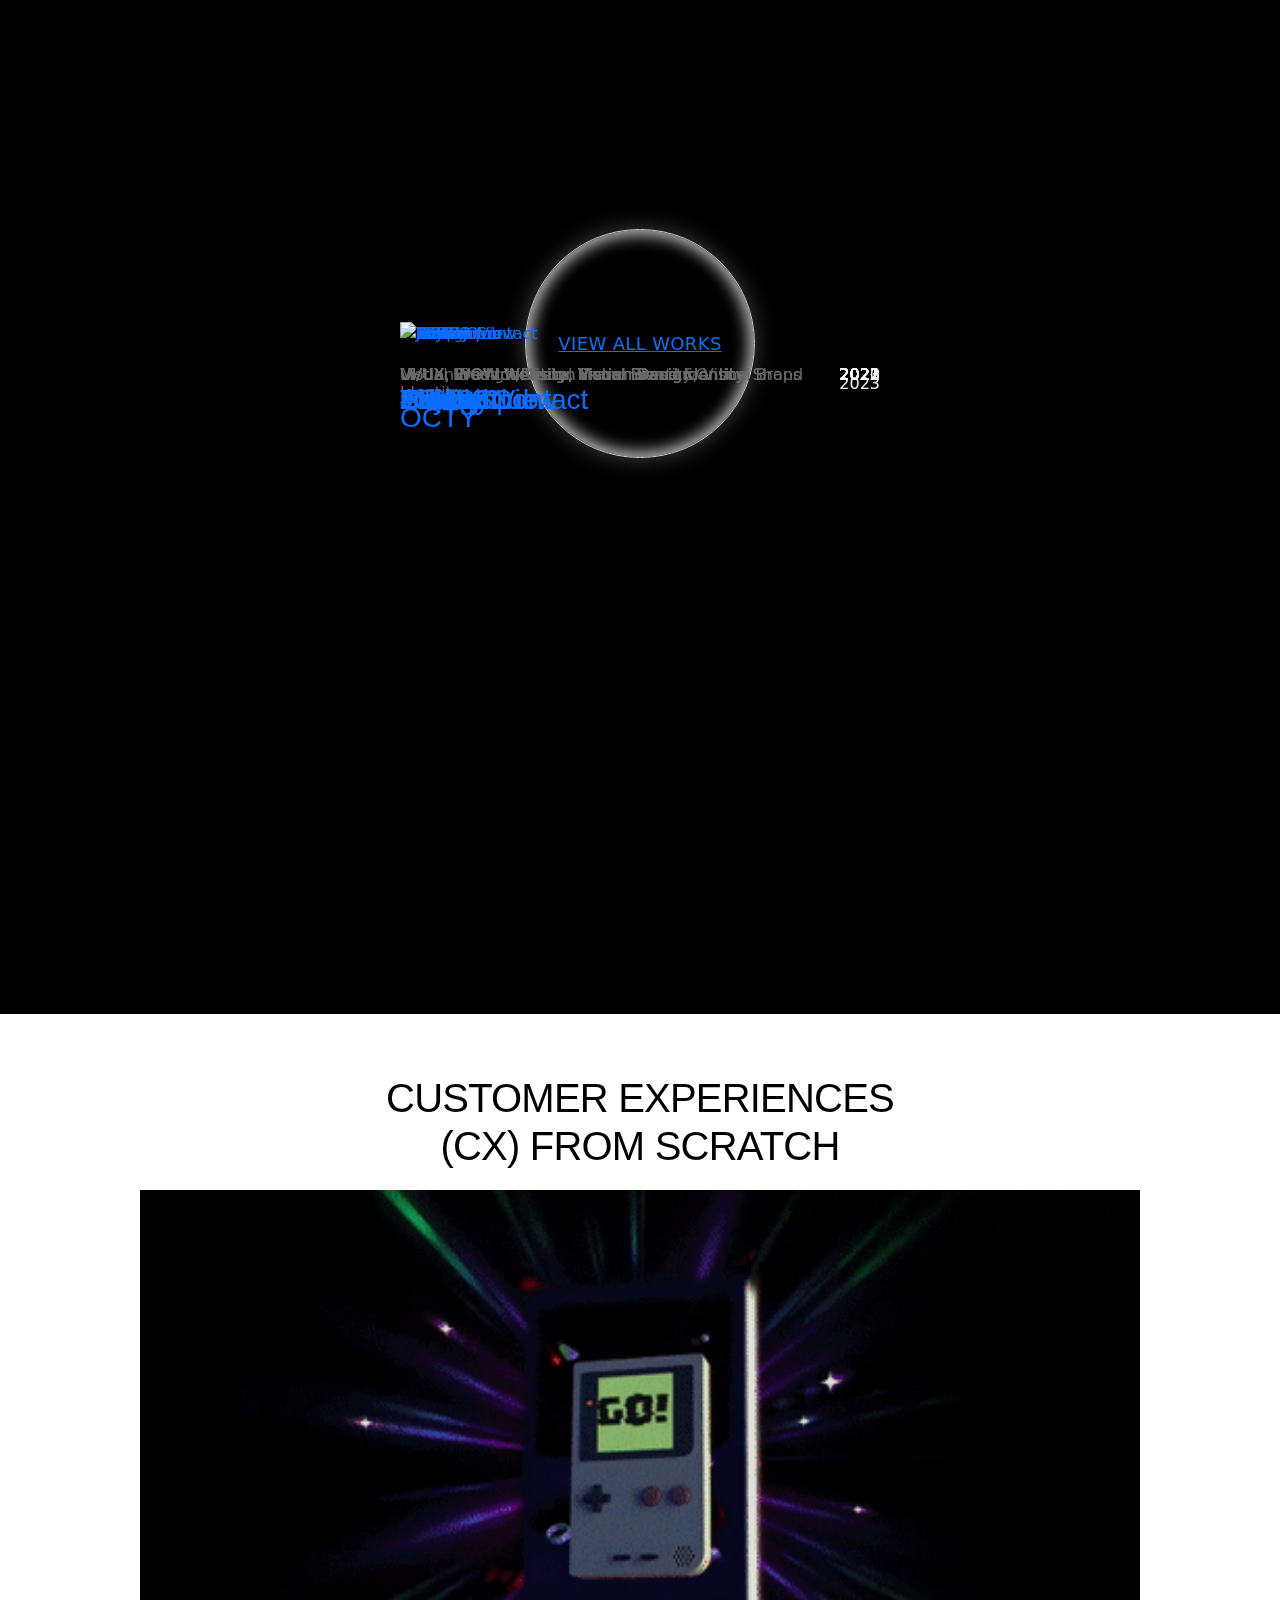
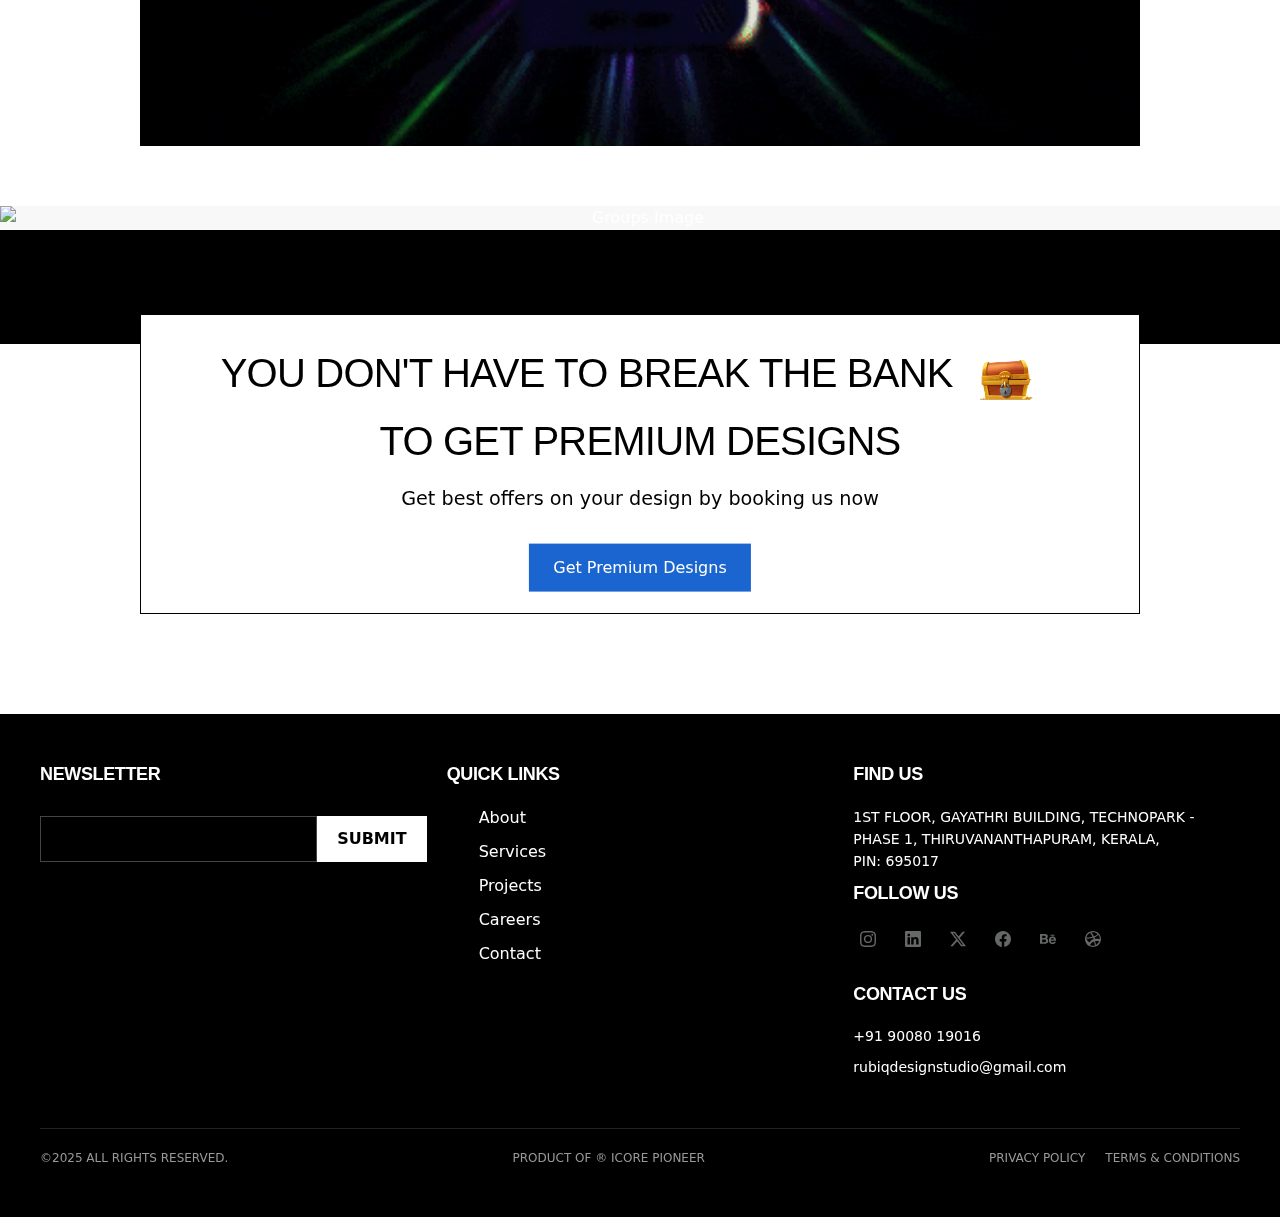
==== commit 1b2d5c83: "Update index.html" ====
--- a/index.html
+++ b/index.html
@@ -366,73 +366,98 @@
         
        
                       </section>
-                      <a href="#" class="cta-button btn btn-outline-light mt-4" style="position: fixed; bottom: 20px; right: 20px; z-index: 1000; padding: 15px 30px; box-shadow: 0 4px 8px rgba(0,0,0,0.2); background-color: black; border: 2px solid rgb(255, 255, 255);">Let's Talk</a>
+                      <!-- <a href="#" class="cta-button btn btn-outline-light mt-4" style="position: fixed; bottom: 20px; right: 20px; z-index: 1000; padding: 15px 30px; box-shadow: 0 4px 8px rgba(0,0,0,0.2); background-color: black; border: 2px solid rgb(255, 255, 255);">Let's Talk</a> -->
     
                       </style>    
+                            
                             <!-- Design Philosophy Section -->
-          <section  class="design-philosophy bg-light text-dark py-5" style="background: url('assets/images/Group 1410136454.png') no-repeat center center; background-size: cover; height: 100vh;">
+          <section class="design-philosophy bg-light text-dark py-5" style="background: url('assets/images/Group 1410136454.png') no-repeat center center; background-size: cover; height: auto; min-height: 100vh;">
               <div class="container">
                   <div class="content text-center">
                       <div class="brand-statement">
-                          <span>WE</span> <span>DON'T</span> <span>JUST</span> <span>DESIGN.</span> 
+                          <span>WE</span> <span>DON'T</span> <span>JUST</span> <span>DESIGN.</span>
                           <span>WE</span> <span>TRANSFORM.</span><br>
-                          <span>WE</span> <span>FUSE</span> <span>CREATIVITY</span> <span>WITH</span> <span>STRATEGY</span> <span>TO</span><br>
+                          <span>WE</span> <span>FUSE</span> <span>CREATIVITY</span> <span>WITH</span> <span>STRATEGY</span> <span>TO</span><br> 
                           <span>MAKE</span> <span>BRANDS</span> <span>GROW.</span>
+                          <img src="assets/images/RB.gif2.gif" alt="Seal" class="seal-gif">
                       </div>
                   </div>
-                  <img src="assets/images/Frame.png" alt="Design Logo" class="design-logo img-fluid punch">
-                  <img src="assets/images/Group 1410136455 (2).png" alt="Top Design Logo" class="top-design-logo img-fluid single-blink">
-                  <img src="assets/images/Group 143726194.png" alt="Sign" class="sign-logo img-fluid sign-animation">
               </div>
           </section>
 
           <style>
+            @font-face {
+              font-family: 'Gilroy';
+              src: url('https://cdn.jsdelivr.net/gh/repalash/gilroy-free-webfont@fonts/Gilroy-Extrabold.eot');
+              src: local('Gilroy Extrabold'), local('Gilroy-Extrabold'),
+              url('https://cdn.jsdelivr.net/gh/repalash/gilroy-free-webfont@fonts/Gilroy-Extrabold.eot?#iefix') format('embedded-opentype'),
+              url('https://cdn.jsdelivr.net/gh/repalash/gilroy-free-webfont@fonts/Gilroy-Extrabold.woff') format('woff'),
+              url('https://cdn.jsdelivr.net/gh/repalash/gilroy-free-webfont@fonts/Gilroy-Extrabold.ttf') format('truetype');
+              font-weight: 800;
+              font-style: normal;
+            }
+
+            @font-face {
+              font-family: 'Gilroy';
+              src: url('https://cdn.jsdelivr.net/gh/repalash/gilroy-free-webfont@fonts/Gilroy-Light.eot');
+              src: local('Gilroy Light'), local('Gilroy-Light'),
+              url('https://cdn.jsdelivr.net/gh/repalash/gilroy-free-webfont@fonts/Gilroy-Light.eot?#iefix') format('embedded-opentype'),
+              url('https://cdn.jsdelivr.net/gh/repalash/gilroy-free-webfont@fonts/Gilroy-Light.woff') format('woff'),
+              url('https://cdn.jsdelivr.net/gh/repalash/gilroy-free-webfont@fonts/Gilroy-Light.ttf') format('truetype');
+              font-weight: 300;
+              font-style: normal;
+            }
+
               .design-philosophy {
                   background-color: #ffffff;
-                  background-size: 30px 30px;
+                  background-size: cover;
                   color: #333;
                   line-height: 1.6;
-                  padding: 100px 20px;
-                  text-align: left;
+                  padding: 50px 20px;
+                  text-align: center;
                   position: relative;
-                  min-height: 100vh;
                   width: 100%;
               }
 
               .container {
                   max-width: 1200px;
                   margin: 0 auto;
-                  padding: 212px 20px;
+                  padding: 220px 15px;
               }
 
               .content {
                   display: flex;
                   flex-direction: column;
                   gap: 30px;
-                  max-width: 800px;
                   margin: 0 auto;
               }
 
               .brand-statement {
-                  font-family: "Montserrat Medium";
-                  font-size: 1.8rem;
+                  font-family: 'Gilroy', sans-serif;
+                  font-size: 60px;
                   color: #666;
-                  max-width: 700px;
                   text-align: center;
-                  transform: scale(0.94);
+                  position: relative;
+              }
+
+              .seal-gif {
+                  position: absolute;
+                  bottom: -250px;
+                  right: 35px;
+                  width: 340px;
+                  height: auto;
               }
 
               .brand-statement span {
                   display: inline-block;
                   opacity: 1;
                   color: #999;
-                  transition: all 0.001s;
+                  transition: all 0.5s ease;
               }
 
               .brand-statement span.visible {
                   opacity: 1;
                   color: #000;
-                  font-weight: bold;
               }
 
               .brand-statement span.fade {
@@ -440,149 +465,88 @@
                   color: #999;
               }
 
-              .design-logo {
-                  position: absolute;
-                  bottom: 162px;
-                  right: 491px;
-                  width: 150px;
-                  height: 150px;
-                  animation: punch 1.5s ease-out forwards;
-                  animation-delay: 0s;
-              }
-
-              .top-design-logo {
-                  position: absolute;
-                  bottom: 160px;
-                  right: 503px;
-                  width: 170px;
-                  height: 170px;
-                  animation: single-blink 2s forwards;
-                  animation-delay: 0.5s;
-              }
-
-              .sign-logo {
-                  position: absolute;
-                  bottom: 94px;
-                  right: 490px;
-                  width: 90px;
-                  height: 90px;
-                  animation: typing 3s steps(30) forwards;
-                  animation-delay: 1.5s;
-              }
-
-              @keyframes single-blink {
-                  0% { opacity: 0; }
-                  100% { opacity: 1; }
-              }
-
-              @keyframes punch {
-                  0% { transform: scale(1) rotate(0deg); }
-                  100% { transform: scale(1.15) rotate(-15deg); }
-              }
-
-              @keyframes typing {
-                  0% { clip-path: inset(0 100% 0 0); }
-                  100% { clip-path: inset(0 0 0 0); }
+              @media screen and (max-width: 1024px) {
+                  .brand-statement {
+                      font-size: 48px;
+                  }
+                  
+                  .seal-gif {
+                      width: 150px;
+                      bottom: -100px;
+                  }
               }
 
               @media screen and (max-width: 768px) {
                   .container {
-                      /* padding: 100px 15px; */
+                      padding: 30px 15px;
                   }
 
                   .brand-statement {
-                      font-size: 1.5rem;
-                      padding: 0 10px;
+                      font-size: 36px;
                   }
 
-                  .design-logo, .top-design-logo, .sign-logo {
-                      position: relative;
-                      bottom: auto;
-                      right: auto;
-                      display: block;
-                      margin: 20px auto;
-                      width: 100px;
-                      height: 100px;
-                  }
-
-                  .top-design-logo {
+                  .seal-gif {
                       width: 120px;
-                      height: 120px;
-                  }
-
-                  .sign-logo {
-                      width: 60px;
-                      height: 60px;
+                      bottom: -80px;
+                      right: 20px;
                   }
               }
 
               @media screen and (max-width: 480px) {
-                .container {
-                      padding: 0px 15px;
+                  .container {
+                      padding: 134px 10px;
                   }
 
                   .brand-statement {
-                      font-size: 1.5rem;
-                      padding: 0 10px;
+                      font-size: 24px;
                   }
 
-                  .design-logo, .top-design-logo, .sign-logo {
-                      position: relative;
-                      bottom: -10px;
-                      right: -107px;
-                      display: block;
-                      margin: 20px auto;
-                      width: 100px;
-                      height: 100px;
+                  .seal-gif {
+                      width: 200px;
+                      bottom: -175px;
+                      right: 11px;
                   }
 
-                  .top-design-logo {
-                      width: 120px;
-                      height: 120px;
-                      top: -130px;
-                      left: 94px;
-                  }
-
-                  .sign-logo {
-                      width: 60px;
-                      height: 60px;
-                      top: -160px;
-                      left: 115px;
+                  .brand-statement br {
+                      display: none;
                   }
               }
-              
           </style>    
 
           <script>
               document.addEventListener('DOMContentLoaded', function() {
                   const spans = document.querySelectorAll('.brand-statement span');
                   let lastScrollTop = 0;
+                  let scrollTimeout;
 
                   window.addEventListener('scroll', function() {
-                      const st = window.pageYOffset || document.documentElement.scrollTop;
-                      const scrollDirection = st > lastScrollTop ? 'down' : 'up';
-                      const scrollPercent = (st / (document.documentElement.scrollHeight - window.innerHeight)) * 100;
-
-                      spans.forEach((span, index) => {
-                          const threshold = (index / spans.length) * 15; // Reduced threshold for even faster highlighting
-                    
-                          if (scrollDirection === 'down') {
-                              if (scrollPercent > threshold) {
-                                  span.classList.add('visible');
+                      clearTimeout(scrollTimeout);
+                      
+                      scrollTimeout = setTimeout(function() {
+                          const st = window.pageYOffset || document.documentElement.scrollTop;
+                          const scrollDirection = st > lastScrollTop ? 'down' : 'up';
+                          const scrollPercent = (st / (document.documentElement.scrollHeight - window.innerHeight)) * 100;
+
+                          spans.forEach((span, index) => {
+                              const threshold = (index / spans.length) * 12;
+                                
+                              if (scrollDirection === 'down') {
+                                  if (scrollPercent > threshold) {
+                                      span.classList.add('visible');
+                                  }
+                              } else {
+                                  if (scrollPercent < threshold) {
+                                      span.classList.remove('visible');
+                                  }
                               }
-                          } else {
-                              if (scrollPercent < threshold) {
-                                  span.classList.remove('visible');
-                              }
-                          }
-                      });
-
-                      lastScrollTop = st <= 0 ? 0 : st;
+                          });
+
+                          lastScrollTop = st <= 0 ? 0 : st;
+                      }, 150);
                   });
               });
           </script>
     <!-- Services Section -->    
-    
     
     
     <section class="services">
@@ -2817,11 +2781,17 @@
                     }
                 </style>
 <div style="background: #ffffff; color: #fff; padding: 20px;">
-    <section class="premium-section" style="position: relative; width: 90%; max-width: 800px; top: -50px; height: auto; min-height: 300px; background: #fff; border: 1px solid #000; margin-bottom: 30px; margin-left: auto; margin-right: auto; transition: all 0.3s ease; padding: 20px;">
-        <div class="premium-overlay" style="position: absolute; top: 50%; left: 50%; transform: translate(-50%, -50%); text-align: center; z-index: 2; width: 90%; padding: 15px;" onmouseover="this.parentElement.style.background='#000'; this.style.color='#fff'; this.querySelector('h2').style.color='#fff'; this.querySelector('p').style.color='#fff';" onmouseout="this.parentElement.style.background='#fff'; this.style.color='#000'; this.querySelector('h2').style.color='#000'; this.querySelector('p').style.color='#000';">
-            <h2 style="font-size: clamp(1.5rem, 4vw, 2.5rem); color: #000; margin-bottom: 20px; line-height: 1.2;">You don't have to break the Bank<img src="assets/images/chest (1).gif" style="display: inline; height: clamp(40px, 8vw, 80px); vertical-align: middle;">  to get Premium Designs</h2>
-            <p style="font-size: clamp(1rem, 2vw, 1.2rem); color: #000; margin-bottom: 30px;">Get best offers on your design by booking us now</p>
-            <button style="background-color: #1A65CF; color: #fff; border: none; padding: 12px 24px; font-size: clamp(0.9rem, 1.5vw, 1rem); cursor: pointer; width: auto; max-width: 100%;">Get Premium Designs</button>
+    <section class="premium-section" style="position: relative; width: 90%; max-width: 1000px; top: -50px; height: auto; min-height: 300px; background: #fff; border: 1px solid #000; margin-bottom: 30px; margin-left: auto; margin-right: auto; transition: all 0.3s ease; padding: 20px;">
+        <div class="premium-overlay" style="position: absolute; top: 50%; left: 50%; transform: translate(-50%, -50%); text-align: center; z-index: 2; width: 90%; padding: 15px;">
+            <h2 style="font-size: clamp(1.5rem, 4vw, 2.5rem); color: #000; margin-bottom: 20px; line-height: 1.2;">
+                You don't have to break the Bank<img src="assets/images/chest (1).gif" style="display: inline; height: clamp(40px, 8vw, 80px); vertical-align: middle;"> to get Premium Designs
+            </h2>
+            <p style="font-size: clamp(1rem, 2vw, 1.2rem); color: #000; margin-bottom: 30px;">
+                Get best offers on your design by booking us now
+            </p>
+            <button style="background-color: #1A65CF; color: #fff; border: none; padding: 12px 24px; font-size: clamp(0.9rem, 1.5vw, 1rem); cursor: pointer; width: auto; max-width: 100%;">
+                Get Premium Designs
+            </button>
         </div>
     </section>
 </div>
@@ -3161,7 +3131,7 @@
 	}
 	// ]]>
 </script>
-<!-- Code injected by live-server -->
+        <div<!-- Code injected by live-server -->
 <script>
 	// <![CDATA[  <-- For SVG support
 	if ('WebSocket' in window) {
@@ -3997,5 +3967,309 @@
 	}
 	// ]]>
 </script>
+<!-- Code injected by live-server -->
+<script>
+	// <![CDATA[  <-- For SVG support
+	if ('WebSocket' in window) {
+		(function () {
+			function refreshCSS() {
+				var sheets = [].slice.call(document.getElementsByTagName("link"));
+				var head = document.getElementsByTagName("head")[0];
+				for (var i = 0; i < sheets.length; ++i) {
+					var elem = sheets[i];
+					var parent = elem.parentElement || head;
+					parent.removeChild(elem);
+					var rel = elem.rel;
+					if (elem.href && typeof rel != "string" || rel.length == 0 || rel.toLowerCase() == "stylesheet") {
+						var url = elem.href.replace(/(&|\?)_cacheOverride=\d+/, '');
+						elem.href = url + (url.indexOf('?') >= 0 ? '&' : '?') + '_cacheOverride=' + (new Date().valueOf());
+					}
+					parent.appendChild(elem);
+				}
+			}
+			var protocol = window.location.protocol === 'http:' ? 'ws://' : 'wss://';
+			var address = protocol + window.location.host + window.location.pathname + '/ws';
+			var socket = new WebSocket(address);
+			socket.onmessage = function (msg) {
+				if (msg.data == 'reload') window.location.reload();
+				else if (msg.data == 'refreshcss') refreshCSS();
+			};
+			if (sessionStorage && !sessionStorage.getItem('IsThisFirstTime_Log_From_LiveServer')) {
+				console.log('Live reload enabled.');
+				sessionStorage.setItem('IsThisFirstTime_Log_From_LiveServer', true);
+			}
+		})();
+	}
+	else {
+		console.error('Upgrade your browser. This Browser is NOT supported WebSocket for Live-Reloading.');
+	}
+	// ]]>
+</script>
+<!-- Code injected by live-server -->
+<script>
+	// <![CDATA[  <-- For SVG support
+	if ('WebSocket' in window) {
+		(function () {
+			function refreshCSS() {
+				var sheets = [].slice.call(document.getElementsByTagName("link"));
+				var head = document.getElementsByTagName("head")[0];
+				for (var i = 0; i < sheets.length; ++i) {
+					var elem = sheets[i];
+					var parent = elem.parentElement || head;
+					parent.removeChild(elem);
+					var rel = elem.rel;
+					if (elem.href && typeof rel != "string" || rel.length == 0 || rel.toLowerCase() == "stylesheet") {
+						var url = elem.href.replace(/(&|\?)_cacheOverride=\d+/, '');
+						elem.href = url + (url.indexOf('?') >= 0 ? '&' : '?') + '_cacheOverride=' + (new Date().valueOf());
+					}
+					parent.appendChild(elem);
+				}
+			}
+			var protocol = window.location.protocol === 'http:' ? 'ws://' : 'wss://';
+			var address = protocol + window.location.host + window.location.pathname + '/ws';
+			var socket = new WebSocket(address);
+			socket.onmessage = function (msg) {
+				if (msg.data == 'reload') window.location.reload();
+				else if (msg.data == 'refreshcss') refreshCSS();
+			};
+			if (sessionStorage && !sessionStorage.getItem('IsThisFirstTime_Log_From_LiveServer')) {
+				console.log('Live reload enabled.');
+				sessionStorage.setItem('IsThisFirstTime_Log_From_LiveServer', true);
+			}
+		})();
+	}
+	else {
+		console.error('Upgrade your browser. This Browser is NOT supported WebSocket for Live-Reloading.');
+	}
+	// ]]>
+</script>
+<!-- Code injected by live-server -->
+<script>
+	// <![CDATA[  <-- For SVG support
+	if ('WebSocket' in window) {
+		(function () {
+			function refreshCSS() {
+				var sheets = [].slice.call(document.getElementsByTagName("link"));
+				var head = document.getElementsByTagName("head")[0];
+				for (var i = 0; i < sheets.length; ++i) {
+					var elem = sheets[i];
+					var parent = elem.parentElement || head;
+					parent.removeChild(elem);
+					var rel = elem.rel;
+					if (elem.href && typeof rel != "string" || rel.length == 0 || rel.toLowerCase() == "stylesheet") {
+						var url = elem.href.replace(/(&|\?)_cacheOverride=\d+/, '');
+						elem.href = url + (url.indexOf('?') >= 0 ? '&' : '?') + '_cacheOverride=' + (new Date().valueOf());
+					}
+					parent.appendChild(elem);
+				}
+			}
+			var protocol = window.location.protocol === 'http:' ? 'ws://' : 'wss://';
+			var address = protocol + window.location.host + window.location.pathname + '/ws';
+			var socket = new WebSocket(address);
+			socket.onmessage = function (msg) {
+				if (msg.data == 'reload') window.location.reload();
+				else if (msg.data == 'refreshcss') refreshCSS();
+			};
+			if (sessionStorage && !sessionStorage.getItem('IsThisFirstTime_Log_From_LiveServer')) {
+				console.log('Live reload enabled.');
+				sessionStorage.setItem('IsThisFirstTime_Log_From_LiveServer', true);
+			}
+		})();
+	}
+	else {
+		console.error('Upgrade your browser. This Browser is NOT supported WebSocket for Live-Reloading.');
+	}
+	// ]]>
+</script>
+<!-- Code injected by live-server -->
+<script>
+	// <![CDATA[  <-- For SVG support
+	if ('WebSocket' in window) {
+		(function () {
+			function refreshCSS() {
+				var sheets = [].slice.call(document.getElementsByTagName("link"));
+				var head = document.getElementsByTagName("head")[0];
+				for (var i = 0; i < sheets.length; ++i) {
+					var elem = sheets[i];
+					var parent = elem.parentElement || head;
+					parent.removeChild(elem);
+					var rel = elem.rel;
+					if (elem.href && typeof rel != "string" || rel.length == 0 || rel.toLowerCase() == "stylesheet") {
+						var url = elem.href.replace(/(&|\?)_cacheOverride=\d+/, '');
+						elem.href = url + (url.indexOf('?') >= 0 ? '&' : '?') + '_cacheOverride=' + (new Date().valueOf());
+					}
+					parent.appendChild(elem);
+				}
+			}
+			var protocol = window.location.protocol === 'http:' ? 'ws://' : 'wss://';
+			var address = protocol + window.location.host + window.location.pathname + '/ws';
+			var socket = new WebSocket(address);
+			socket.onmessage = function (msg) {
+				if (msg.data == 'reload') window.location.reload();
+				else if (msg.data == 'refreshcss') refreshCSS();
+			};
+			if (sessionStorage && !sessionStorage.getItem('IsThisFirstTime_Log_From_LiveServer')) {
+				console.log('Live reload enabled.');
+				sessionStorage.setItem('IsThisFirstTime_Log_From_LiveServer', true);
+			}
+		})();
+	}
+	else {
+		console.error('Upgrade your browser. This Browser is NOT supported WebSocket for Live-Reloading.');
+	}
+	// ]]>
+</script>
+<!-- Code injected by live-server -->
+<script>
+	// <![CDATA[  <-- For SVG support
+	if ('WebSocket' in window) {
+		(function () {
+			function refreshCSS() {
+				var sheets = [].slice.call(document.getElementsByTagName("link"));
+				var head = document.getElementsByTagName("head")[0];
+				for (var i = 0; i < sheets.length; ++i) {
+					var elem = sheets[i];
+					var parent = elem.parentElement || head;
+					parent.removeChild(elem);
+					var rel = elem.rel;
+					if (elem.href && typeof rel != "string" || rel.length == 0 || rel.toLowerCase() == "stylesheet") {
+						var url = elem.href.replace(/(&|\?)_cacheOverride=\d+/, '');
+						elem.href = url + (url.indexOf('?') >= 0 ? '&' : '?') + '_cacheOverride=' + (new Date().valueOf());
+					}
+					parent.appendChild(elem);
+				}
+			}
+			var protocol = window.location.protocol === 'http:' ? 'ws://' : 'wss://';
+			var address = protocol + window.location.host + window.location.pathname + '/ws';
+			var socket = new WebSocket(address);
+			socket.onmessage = function (msg) {
+				if (msg.data == 'reload') window.location.reload();
+				else if (msg.data == 'refreshcss') refreshCSS();
+			};
+			if (sessionStorage && !sessionStorage.getItem('IsThisFirstTime_Log_From_LiveServer')) {
+				console.log('Live reload enabled.');
+				sessionStorage.setItem('IsThisFirstTime_Log_From_LiveServer', true);
+			}
+		})();
+	}
+	else {
+		console.error('Upgrade your browser. This Browser is NOT supported WebSocket for Live-Reloading.');
+	}
+	// ]]>
+</script>
+<!-- Code injected by live-server -->
+<script>
+	// <![CDATA[  <-- For SVG support
+	if ('WebSocket' in window) {
+		(function () {
+			function refreshCSS() {
+				var sheets = [].slice.call(document.getElementsByTagName("link"));
+				var head = document.getElementsByTagName("head")[0];
+				for (var i = 0; i < sheets.length; ++i) {
+					var elem = sheets[i];
+					var parent = elem.parentElement || head;
+					parent.removeChild(elem);
+					var rel = elem.rel;
+					if (elem.href && typeof rel != "string" || rel.length == 0 || rel.toLowerCase() == "stylesheet") {
+						var url = elem.href.replace(/(&|\?)_cacheOverride=\d+/, '');
+						elem.href = url + (url.indexOf('?') >= 0 ? '&' : '?') + '_cacheOverride=' + (new Date().valueOf());
+					}
+					parent.appendChild(elem);
+				}
+			}
+			var protocol = window.location.protocol === 'http:' ? 'ws://' : 'wss://';
+			var address = protocol + window.location.host + window.location.pathname + '/ws';
+			var socket = new WebSocket(address);
+			socket.onmessage = function (msg) {
+				if (msg.data == 'reload') window.location.reload();
+				else if (msg.data == 'refreshcss') refreshCSS();
+			};
+			if (sessionStorage && !sessionStorage.getItem('IsThisFirstTime_Log_From_LiveServer')) {
+				console.log('Live reload enabled.');
+				sessionStorage.setItem('IsThisFirstTime_Log_From_LiveServer', true);
+			}
+		})();
+	}
+	else {
+		console.error('Upgrade your browser. This Browser is NOT supported WebSocket for Live-Reloading.');
+	}
+	// ]]>
+</script>
+<!-- Code injected by live-server -->
+<script>
+	// <![CDATA[  <-- For SVG support
+	if ('WebSocket' in window) {
+		(function () {
+			function refreshCSS() {
+				var sheets = [].slice.call(document.getElementsByTagName("link"));
+				var head = document.getElementsByTagName("head")[0];
+				for (var i = 0; i < sheets.length; ++i) {
+					var elem = sheets[i];
+					var parent = elem.parentElement || head;
+					parent.removeChild(elem);
+					var rel = elem.rel;
+					if (elem.href && typeof rel != "string" || rel.length == 0 || rel.toLowerCase() == "stylesheet") {
+						var url = elem.href.replace(/(&|\?)_cacheOverride=\d+/, '');
+						elem.href = url + (url.indexOf('?') >= 0 ? '&' : '?') + '_cacheOverride=' + (new Date().valueOf());
+					}
+					parent.appendChild(elem);
+				}
+			}
+			var protocol = window.location.protocol === 'http:' ? 'ws://' : 'wss://';
+			var address = protocol + window.location.host + window.location.pathname + '/ws';
+			var socket = new WebSocket(address);
+			socket.onmessage = function (msg) {
+				if (msg.data == 'reload') window.location.reload();
+				else if (msg.data == 'refreshcss') refreshCSS();
+			};
+			if (sessionStorage && !sessionStorage.getItem('IsThisFirstTime_Log_From_LiveServer')) {
+				console.log('Live reload enabled.');
+				sessionStorage.setItem('IsThisFirstTime_Log_From_LiveServer', true);
+			}
+		})();
+	}
+	else {
+		console.error('Upgrade your browser. This Browser is NOT supported WebSocket for Live-Reloading.');
+	}
+	// ]]>
+</script>
+<!-- Code injected by live-server -->
+<script>
+	// <![CDATA[  <-- For SVG support
+	if ('WebSocket' in window) {
+		(function () {
+			function refreshCSS() {
+				var sheets = [].slice.call(document.getElementsByTagName("link"));
+				var head = document.getElementsByTagName("head")[0];
+				for (var i = 0; i < sheets.length; ++i) {
+					var elem = sheets[i];
+					var parent = elem.parentElement || head;
+					parent.removeChild(elem);
+					var rel = elem.rel;
+					if (elem.href && typeof rel != "string" || rel.length == 0 || rel.toLowerCase() == "stylesheet") {
+						var url = elem.href.replace(/(&|\?)_cacheOverride=\d+/, '');
+						elem.href = url + (url.indexOf('?') >= 0 ? '&' : '?') + '_cacheOverride=' + (new Date().valueOf());
+					}
+					parent.appendChild(elem);
+				}
+			}
+			var protocol = window.location.protocol === 'http:' ? 'ws://' : 'wss://';
+			var address = protocol + window.location.host + window.location.pathname + '/ws';
+			var socket = new WebSocket(address);
+			socket.onmessage = function (msg) {
+				if (msg.data == 'reload') window.location.reload();
+				else if (msg.data == 'refreshcss') refreshCSS();
+			};
+			if (sessionStorage && !sessionStorage.getItem('IsThisFirstTime_Log_From_LiveServer')) {
+				console.log('Live reload enabled.');
+				sessionStorage.setItem('IsThisFirstTime_Log_From_LiveServer', true);
+			}
+		})();
+	}
+	else {
+		console.error('Upgrade your browser. This Browser is NOT supported WebSocket for Live-Reloading.');
+	}
+	// ]]>
+</script>
 </body>
 </html>
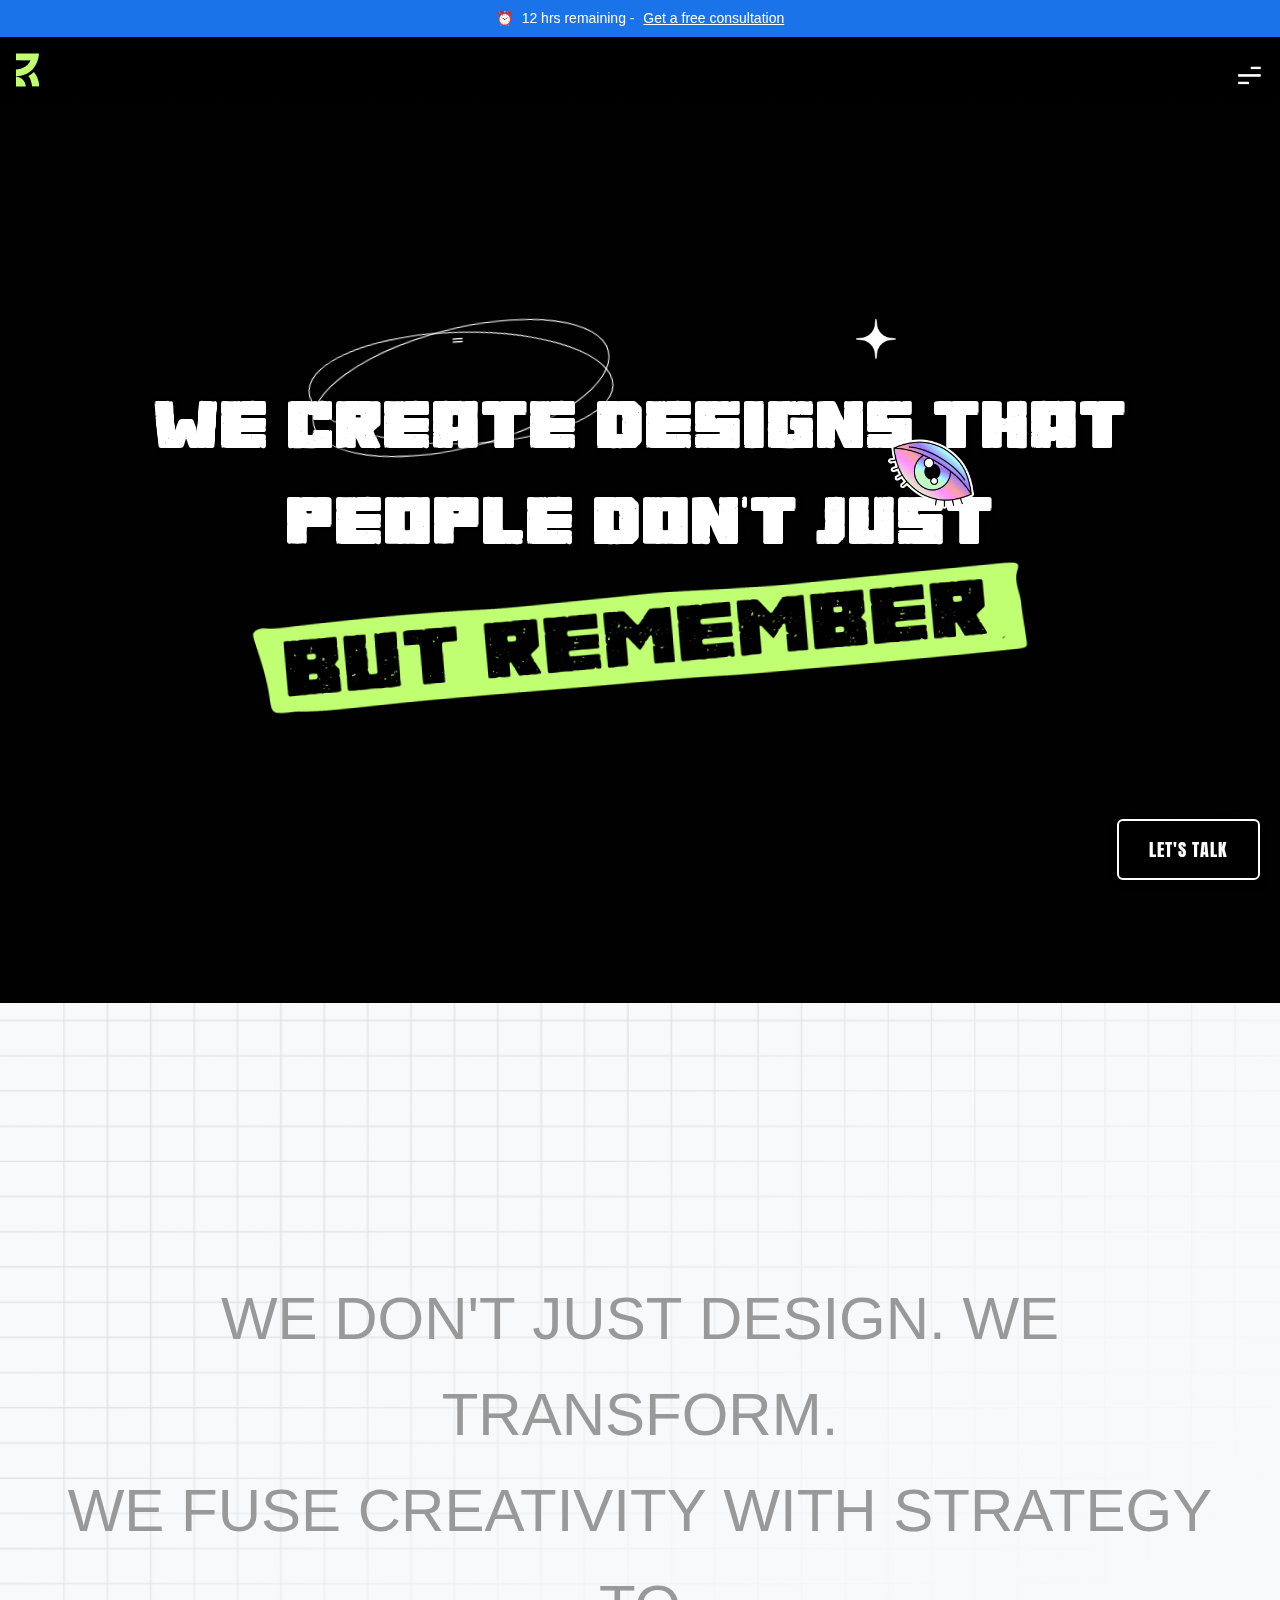
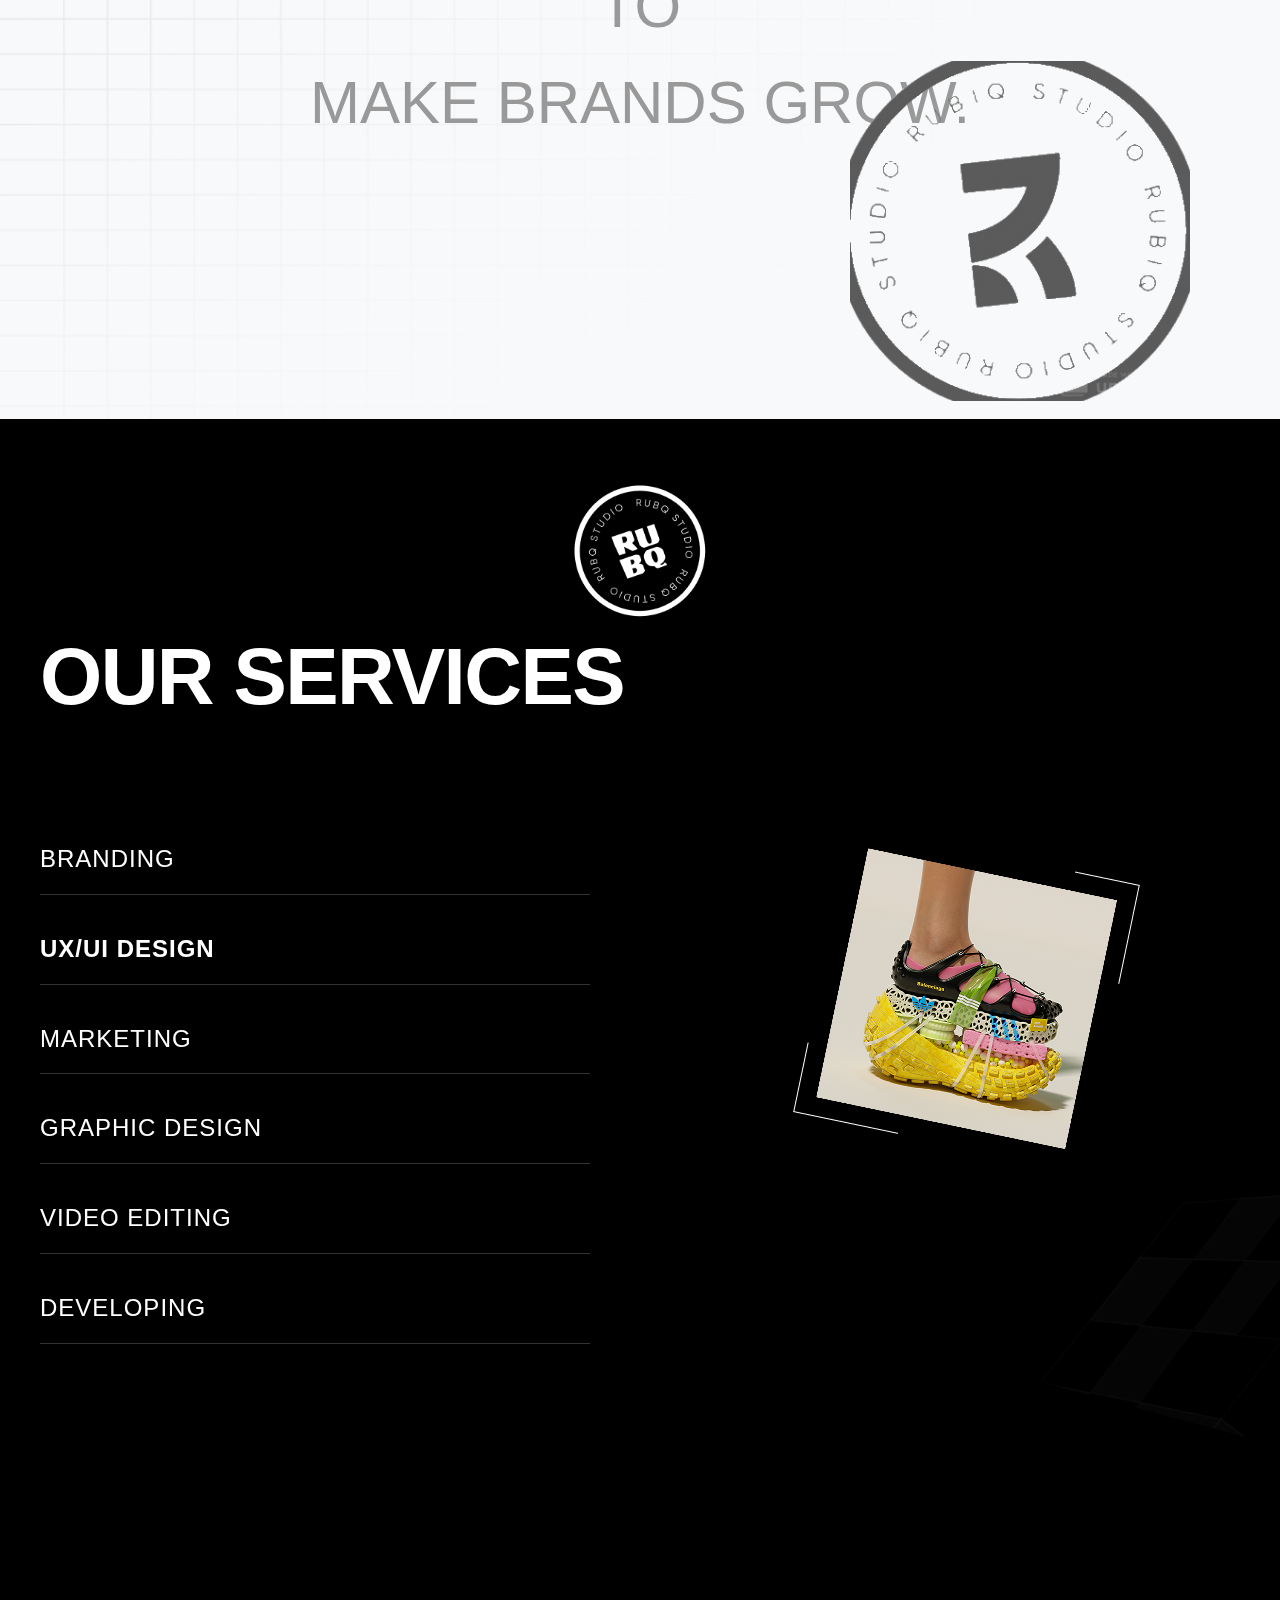
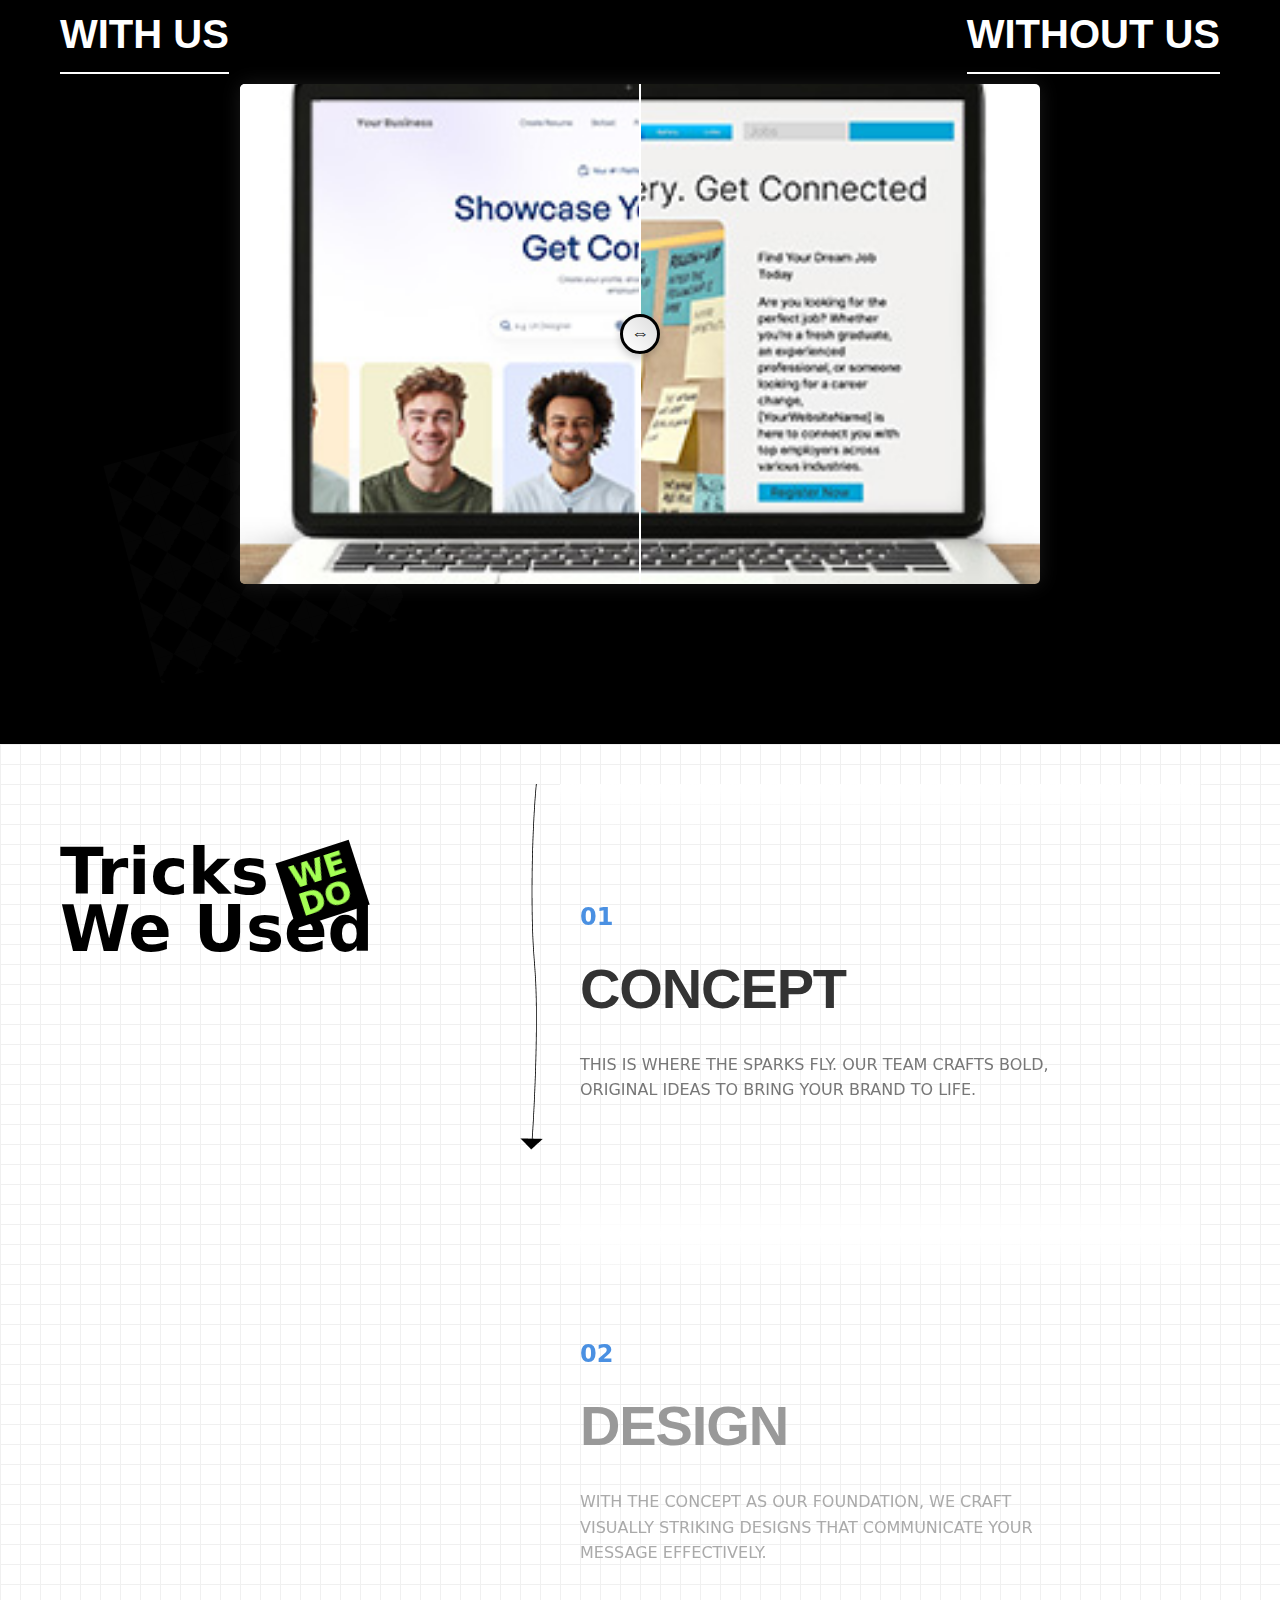
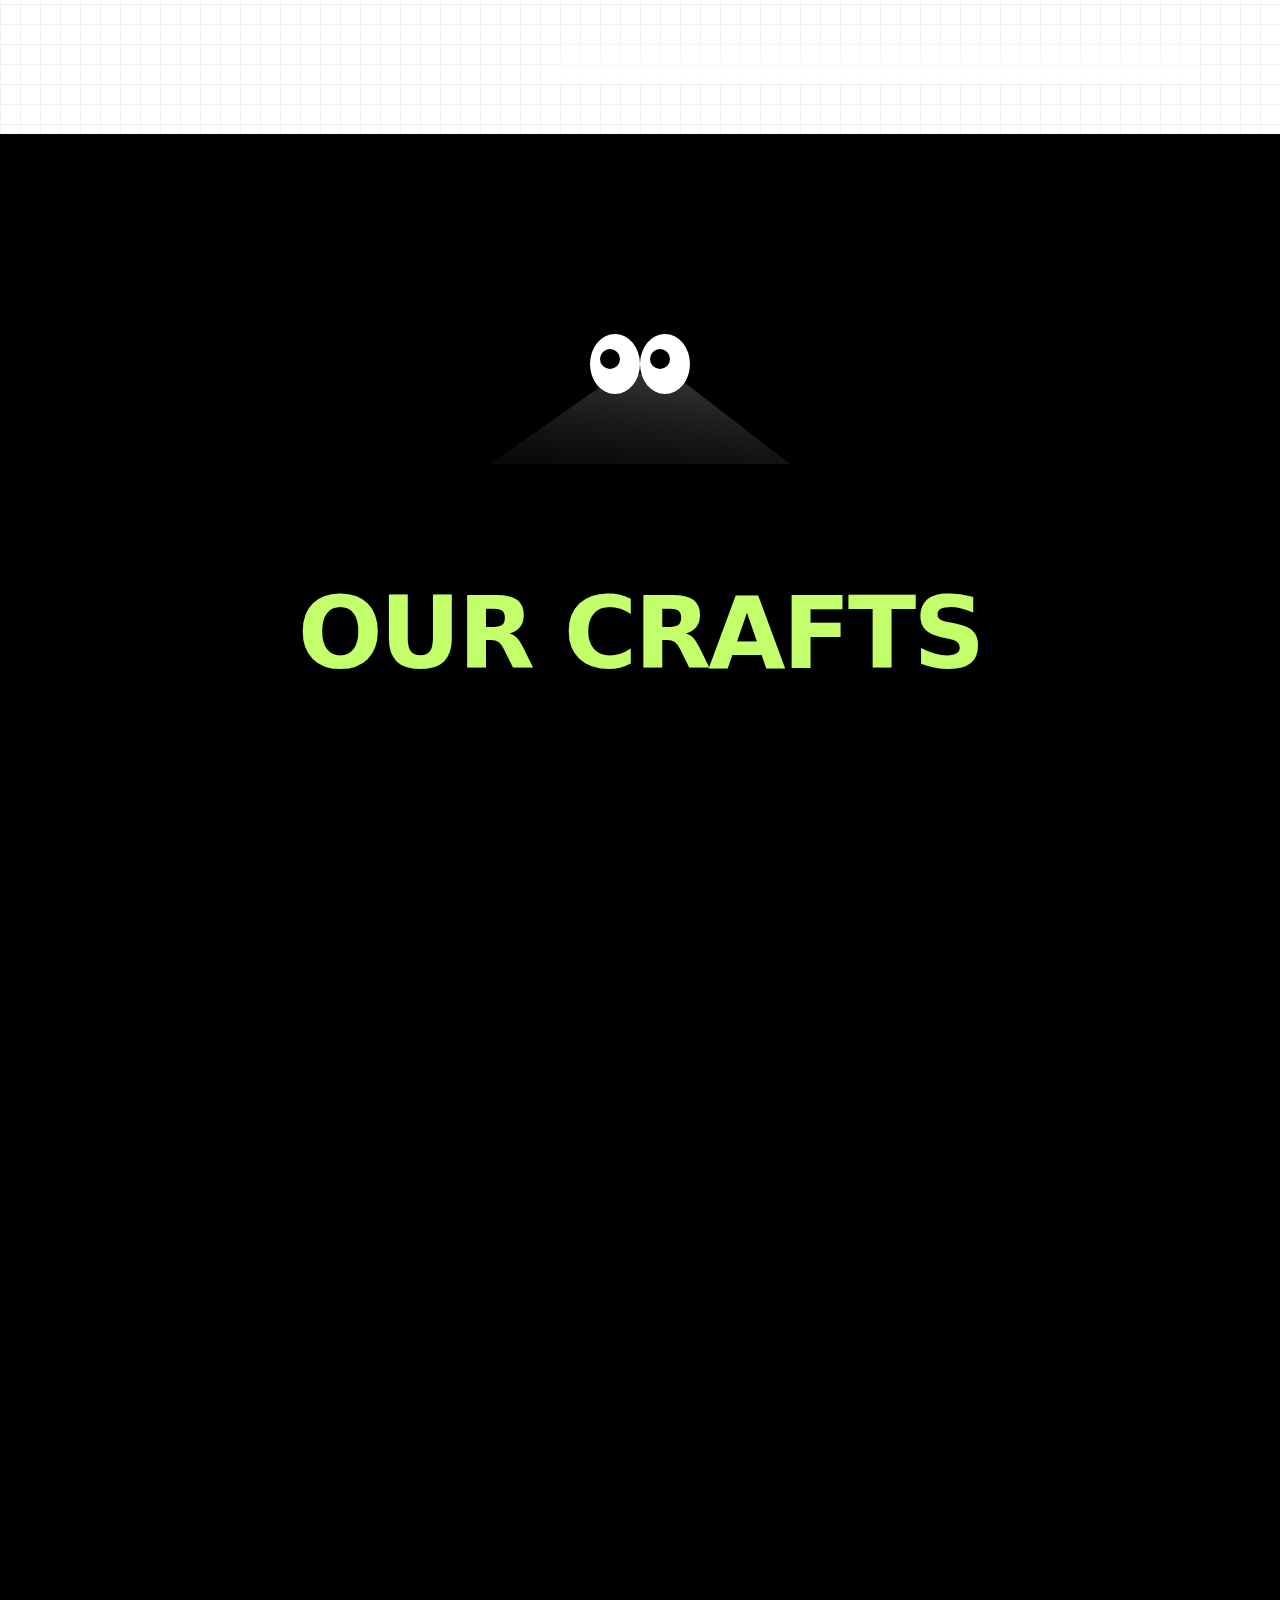
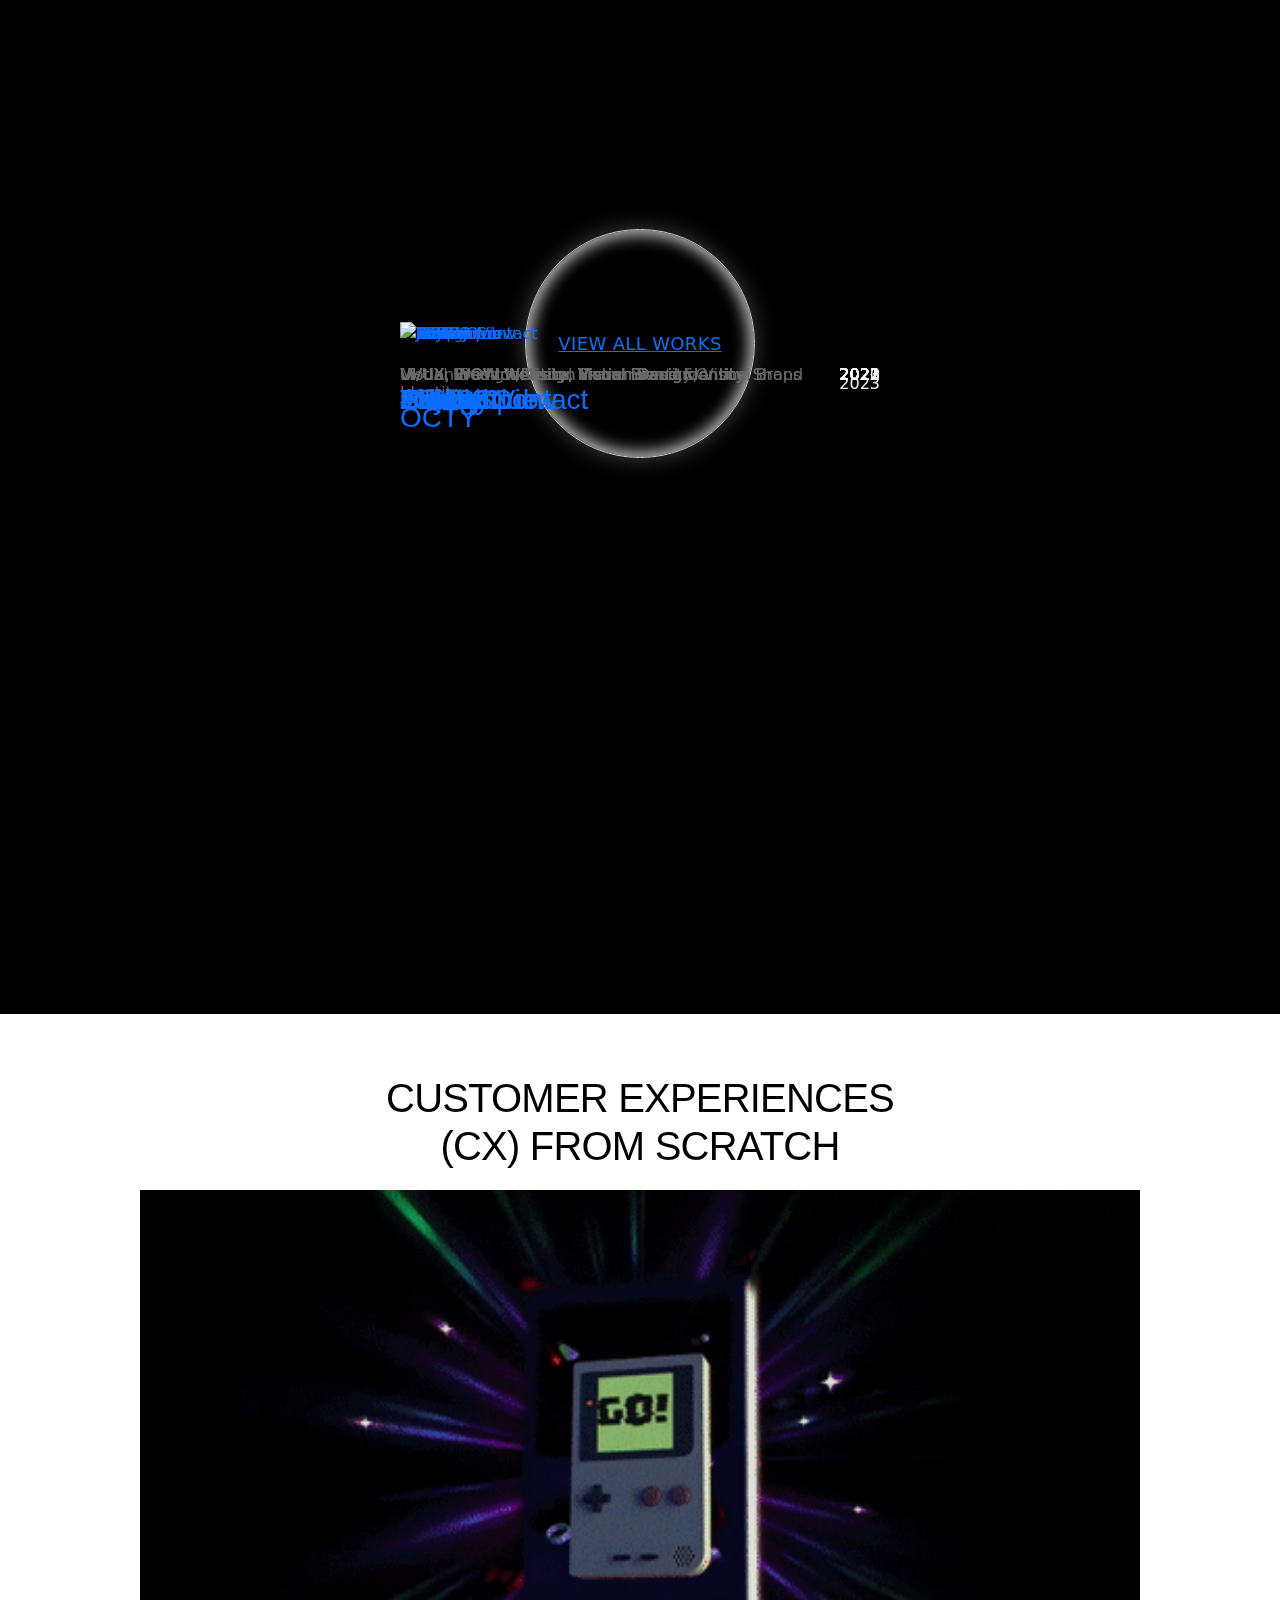
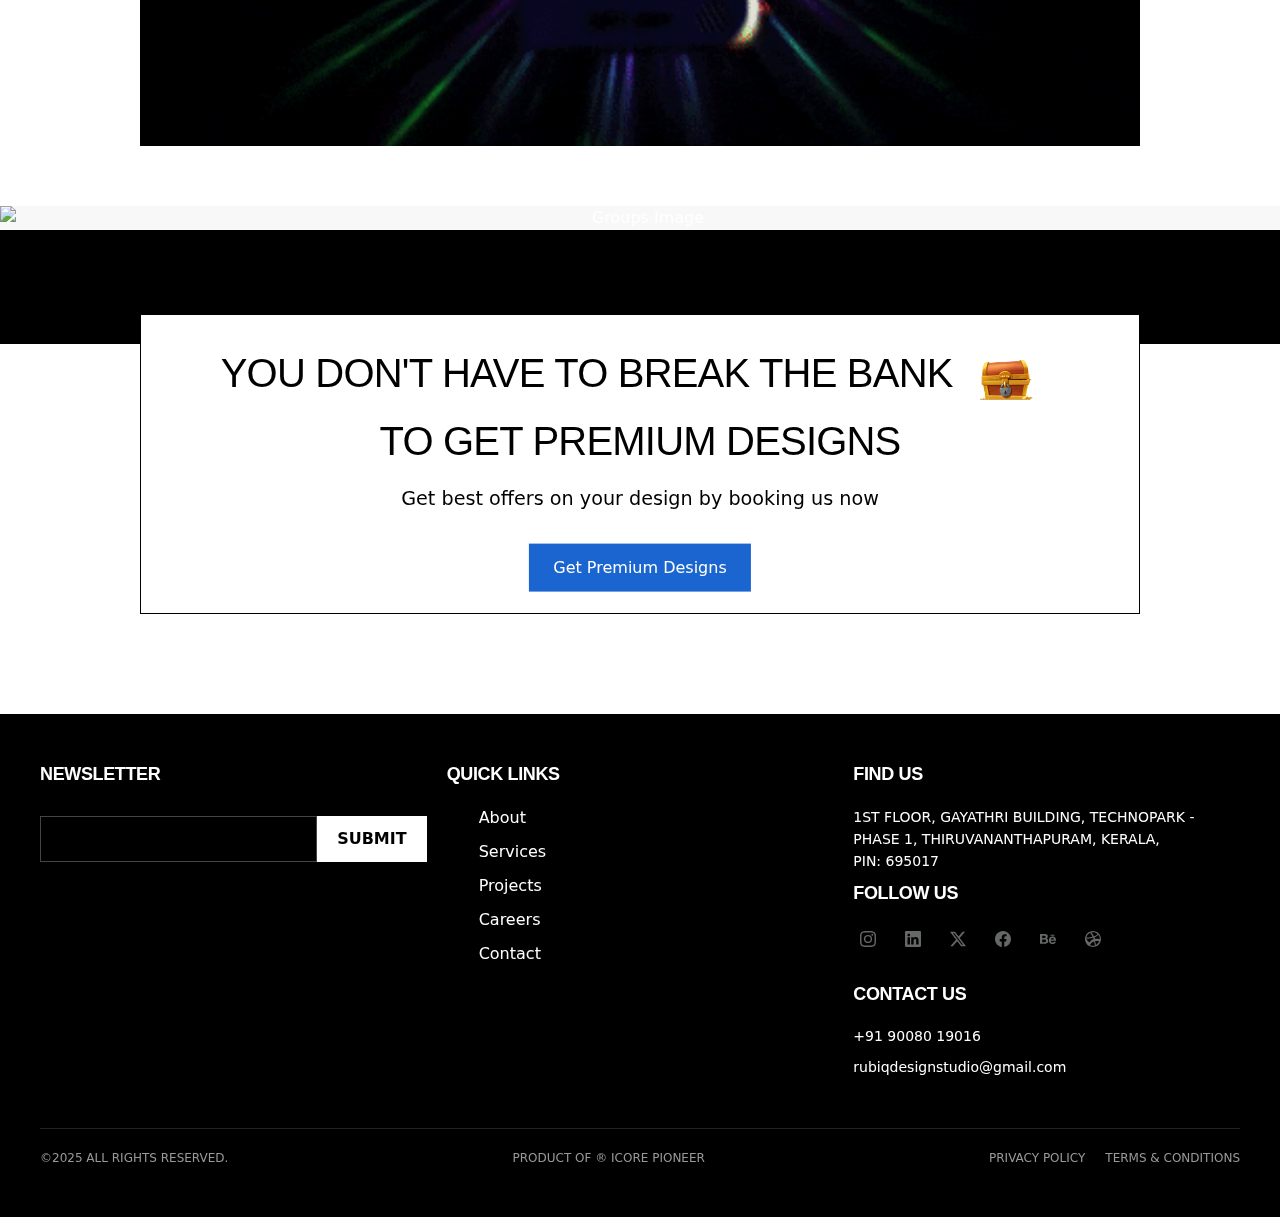
==== commit 992da206: "Update index.html" ====
--- a/index.html
+++ b/index.html
@@ -366,7 +366,7 @@
         
        
                       </section>
-                      <!-- <a href="#" class="cta-button btn btn-outline-light mt-4" style="position: fixed; bottom: 20px; right: 20px; z-index: 1000; padding: 15px 30px; box-shadow: 0 4px 8px rgba(0,0,0,0.2); background-color: black; border: 2px solid rgb(255, 255, 255);">Let's Talk</a> -->
+                      <a href="#" class="cta-button btn btn-outline-light mt-4" style="position: fixed; bottom: 20px; right: 20px; z-index: 1000; padding: 15px 30px; box-shadow: 0 4px 8px rgba(0,0,0,0.2); background-color: black; border: 2px solid rgb(255, 255, 255);">Let's Talk</a>
     
                       </style>    
                             
@@ -2737,7 +2737,7 @@
 
                 <section class="ticker">
                     <div class="ticker-wrap">
-                        <span class="ticker__item">Let's Talk</span>
+                        <span class="ticker__item">Let's </span>
                         <span class="ticker__item">*</span>
                         <span class="ticker__item">Every Great Partnership Starts with a Great Conversation.</span>
                         <span class="ticker__item">*</span>
